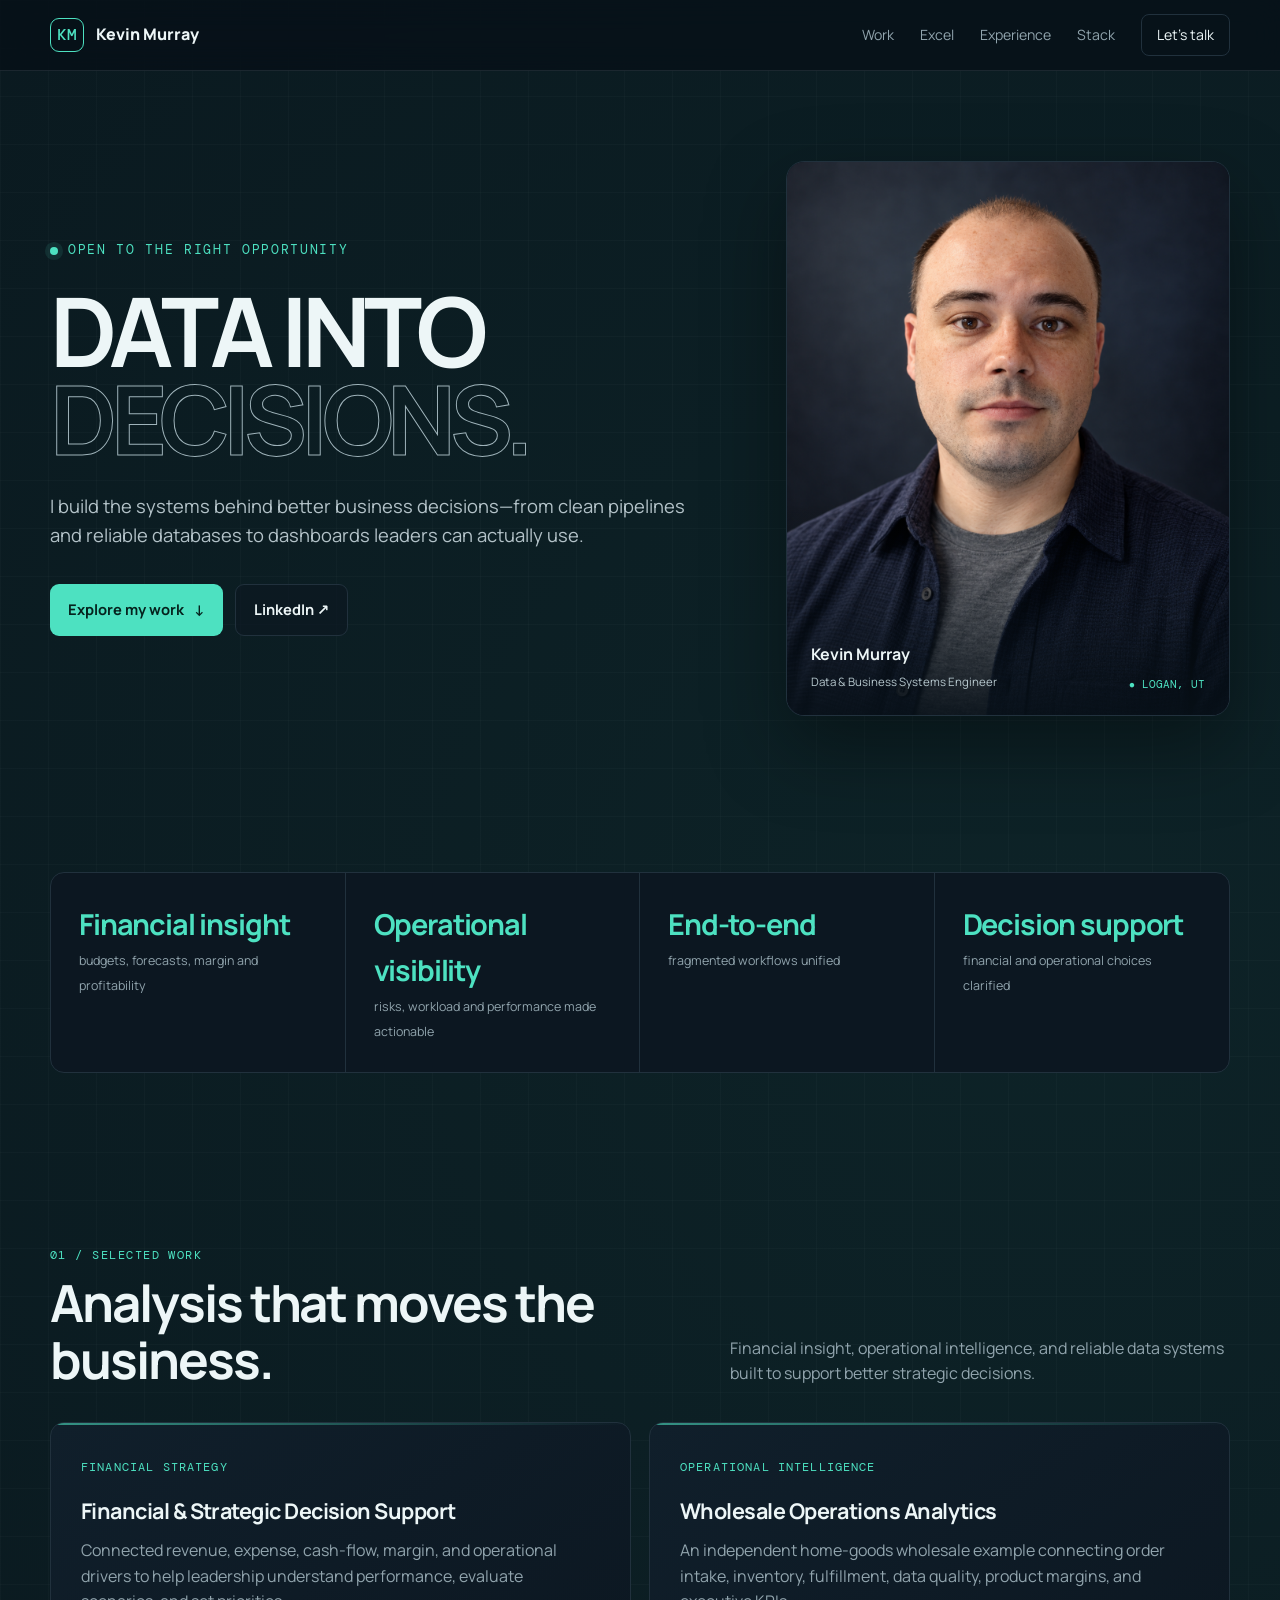
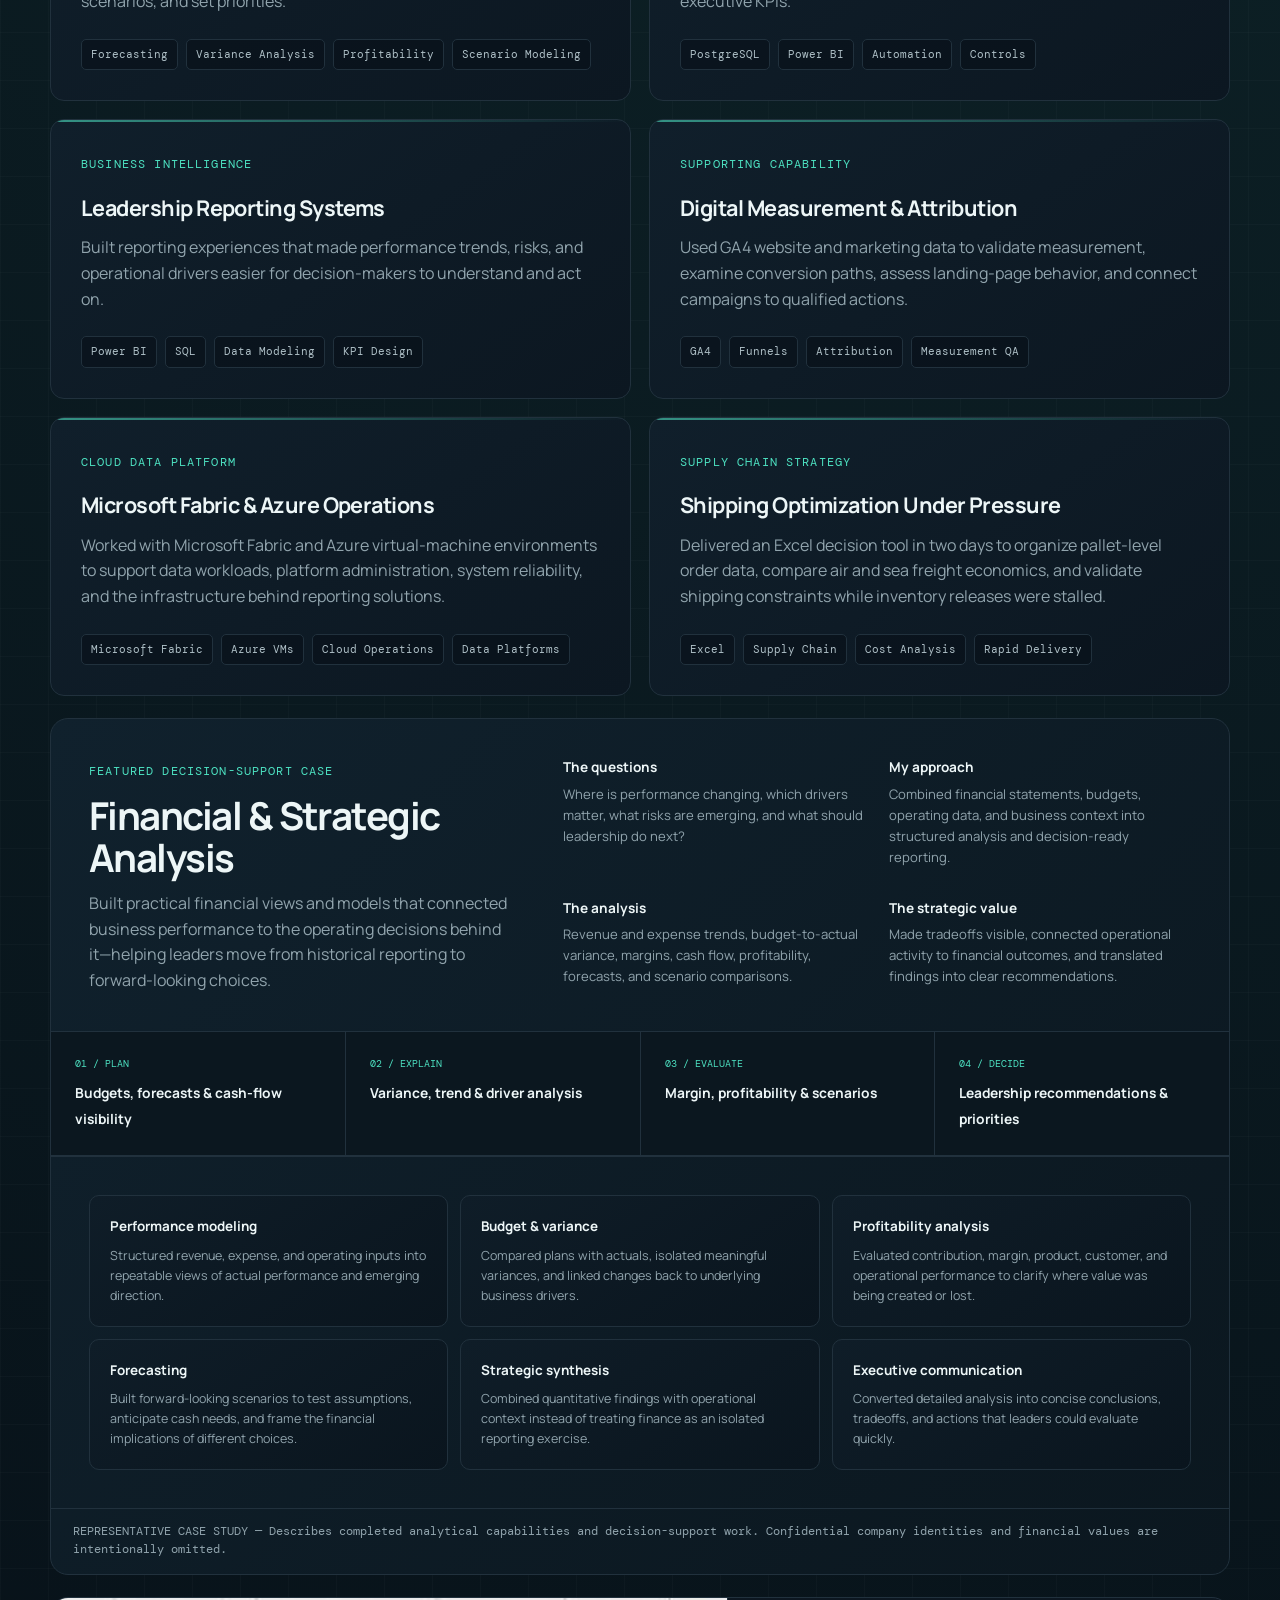
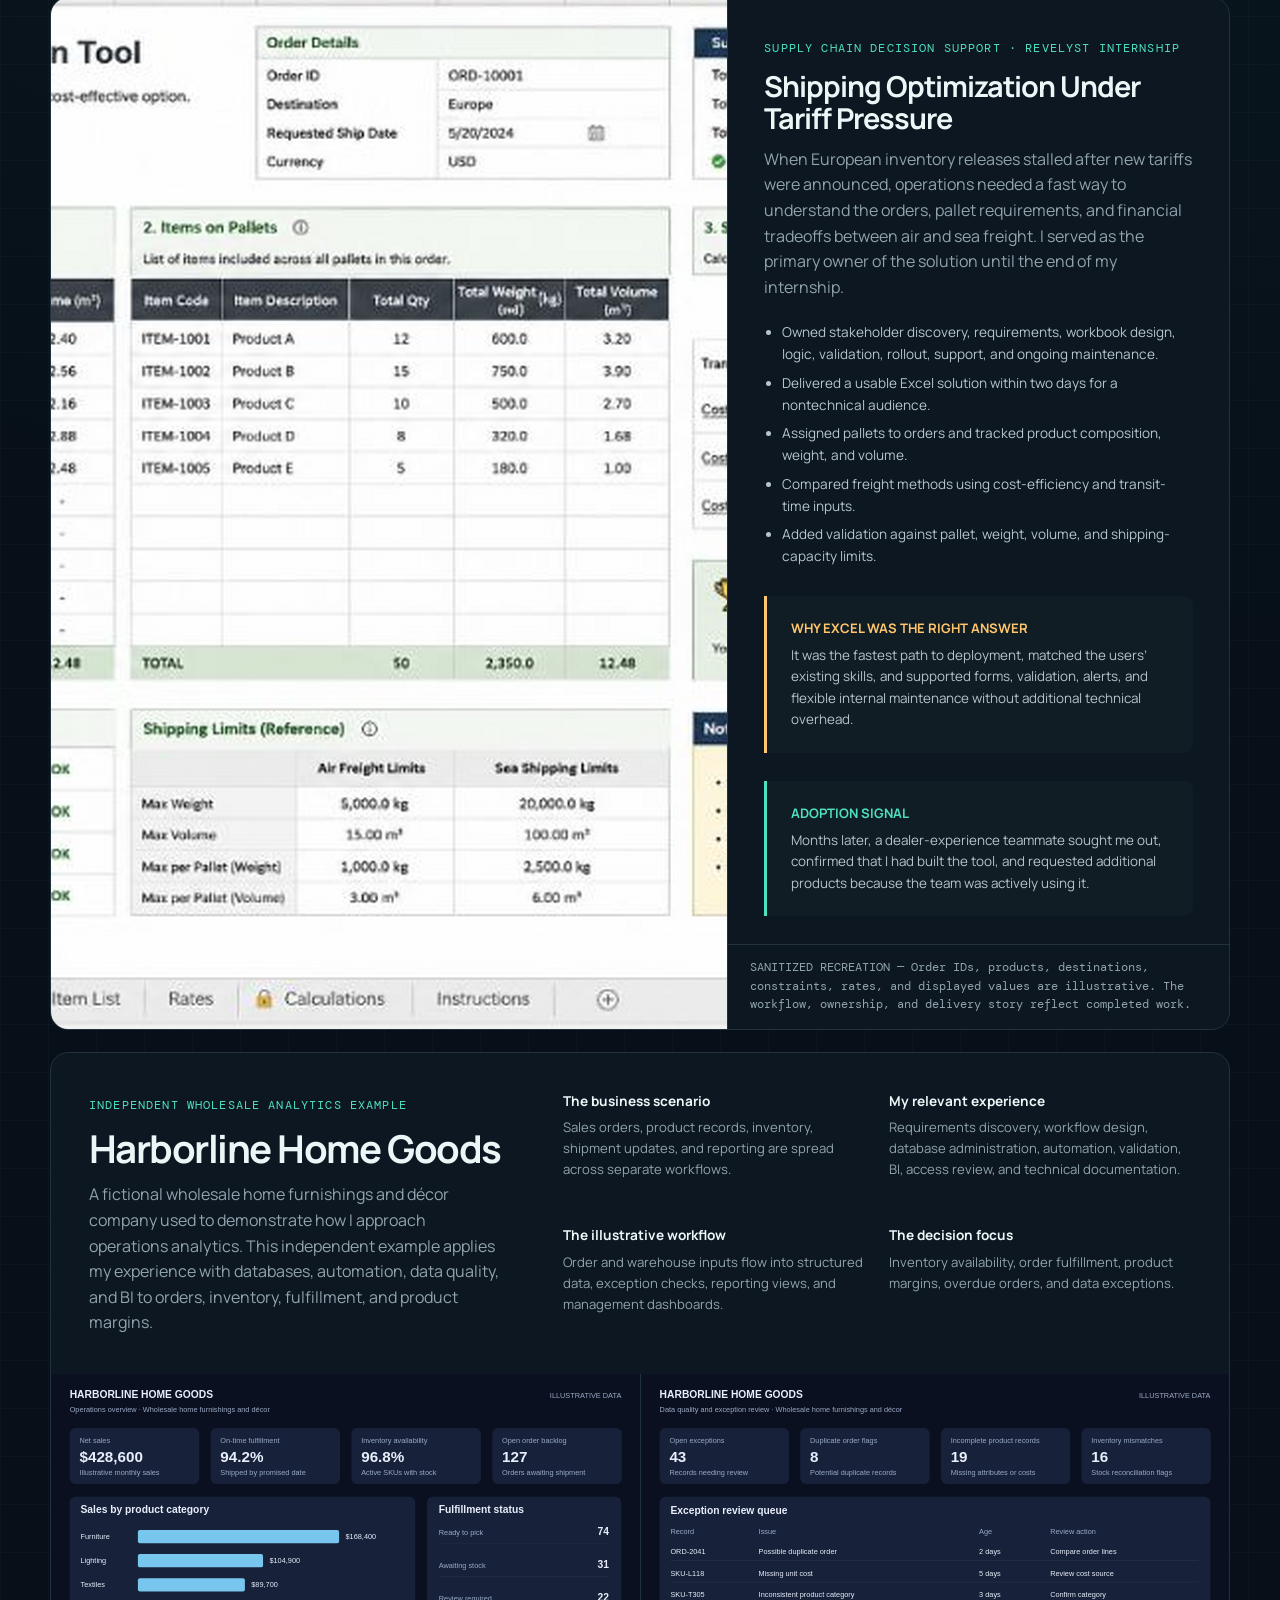
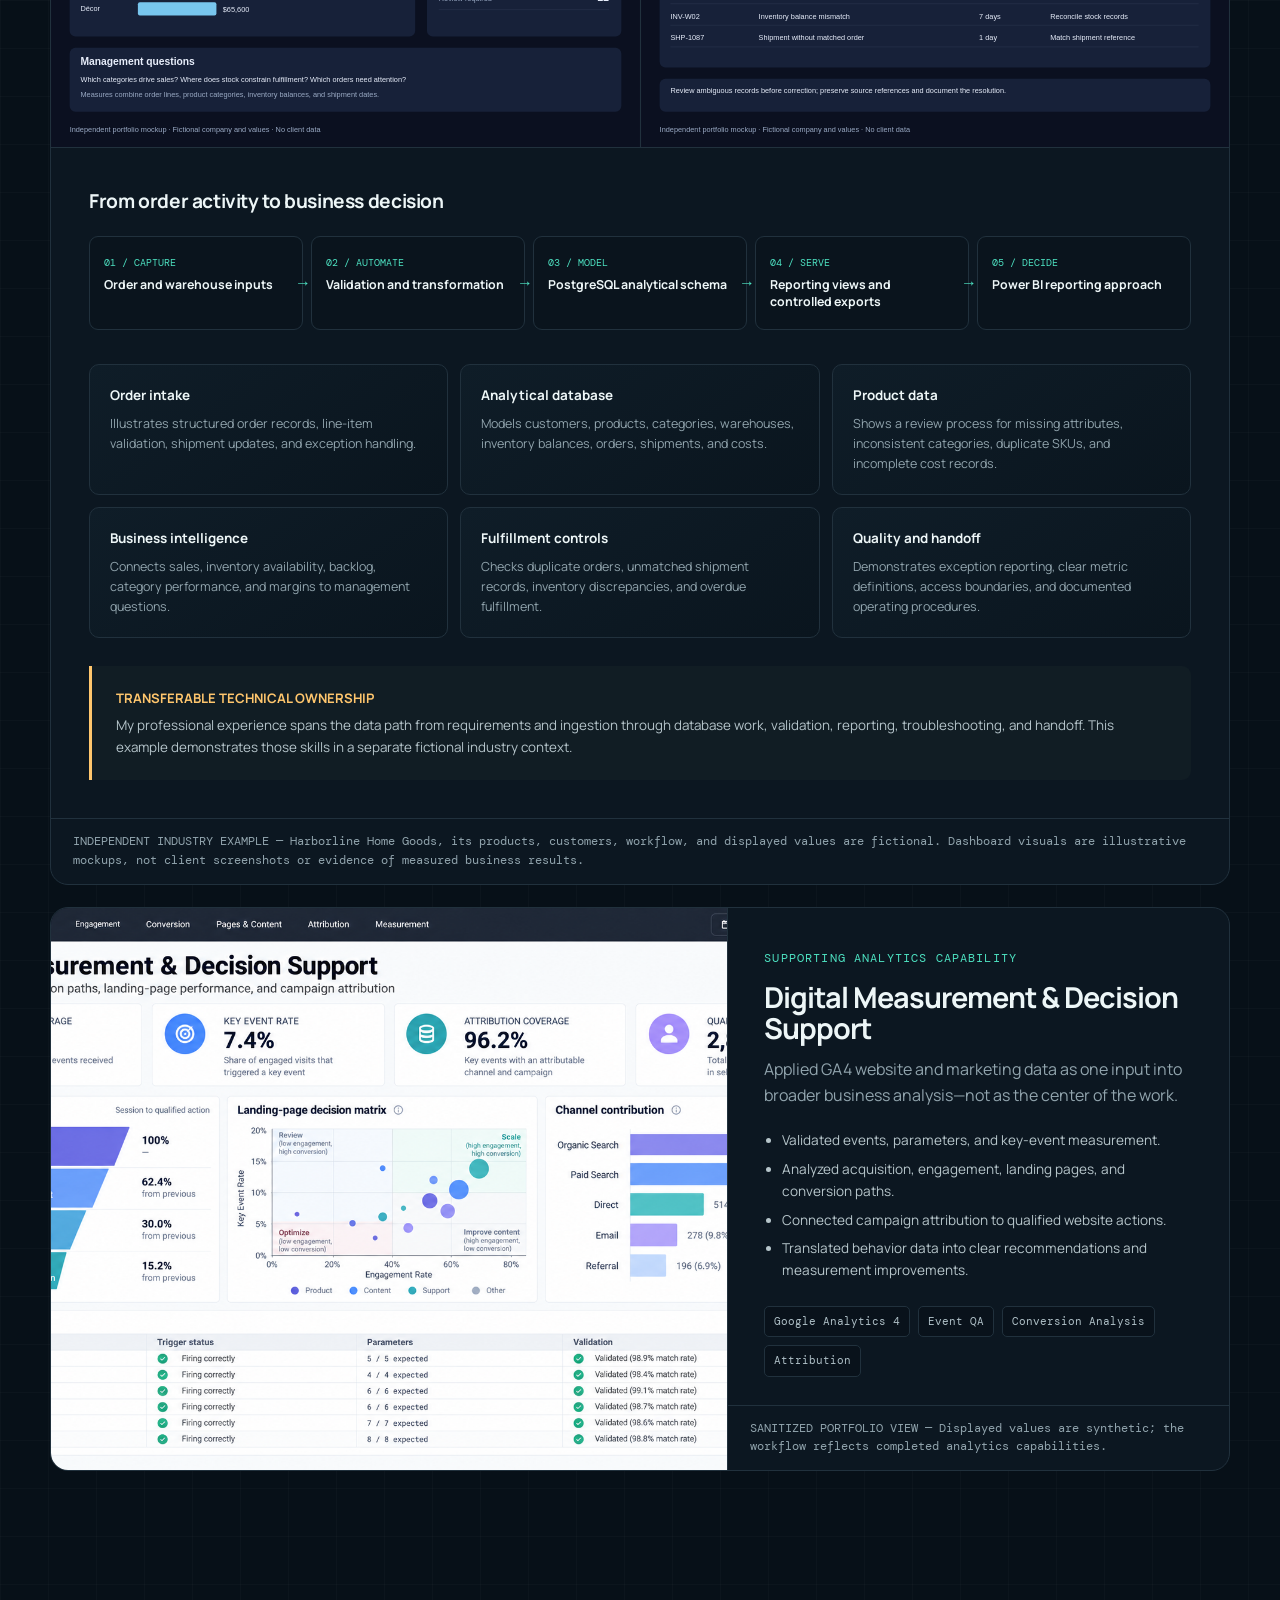
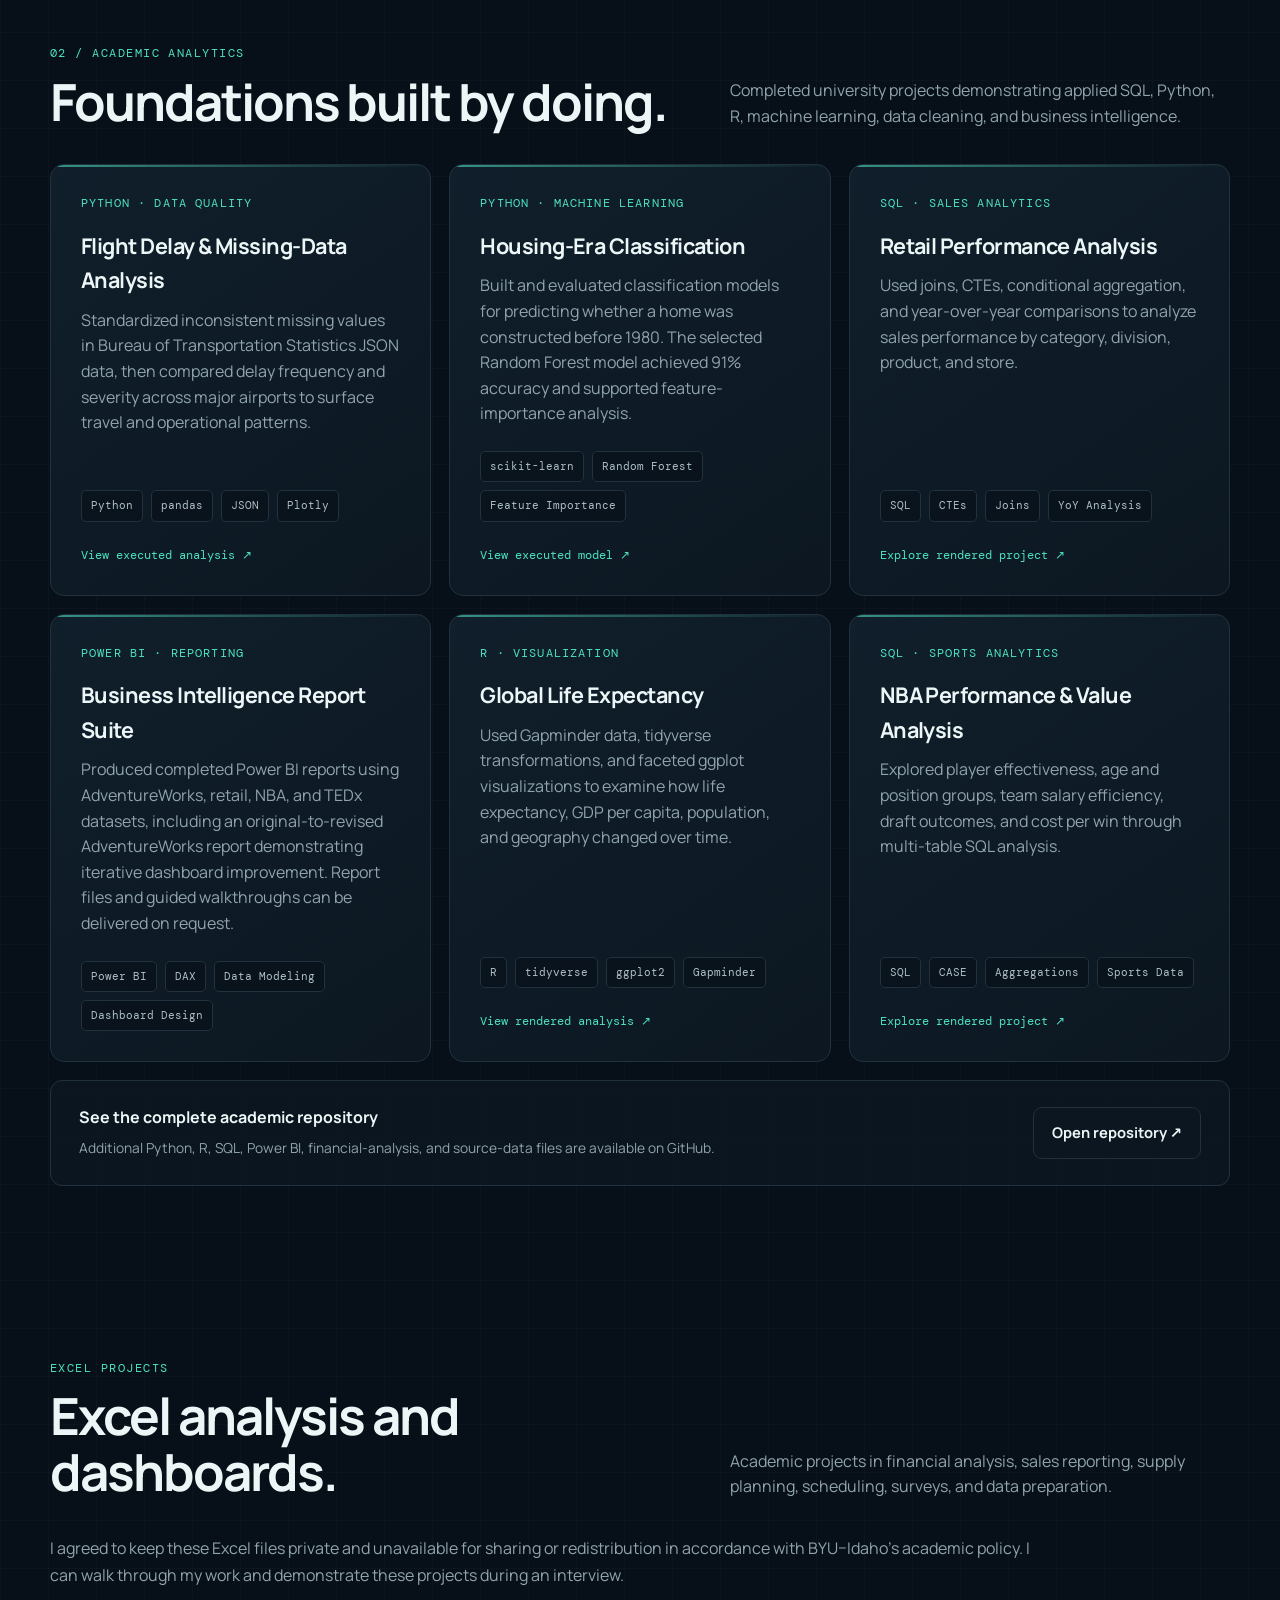
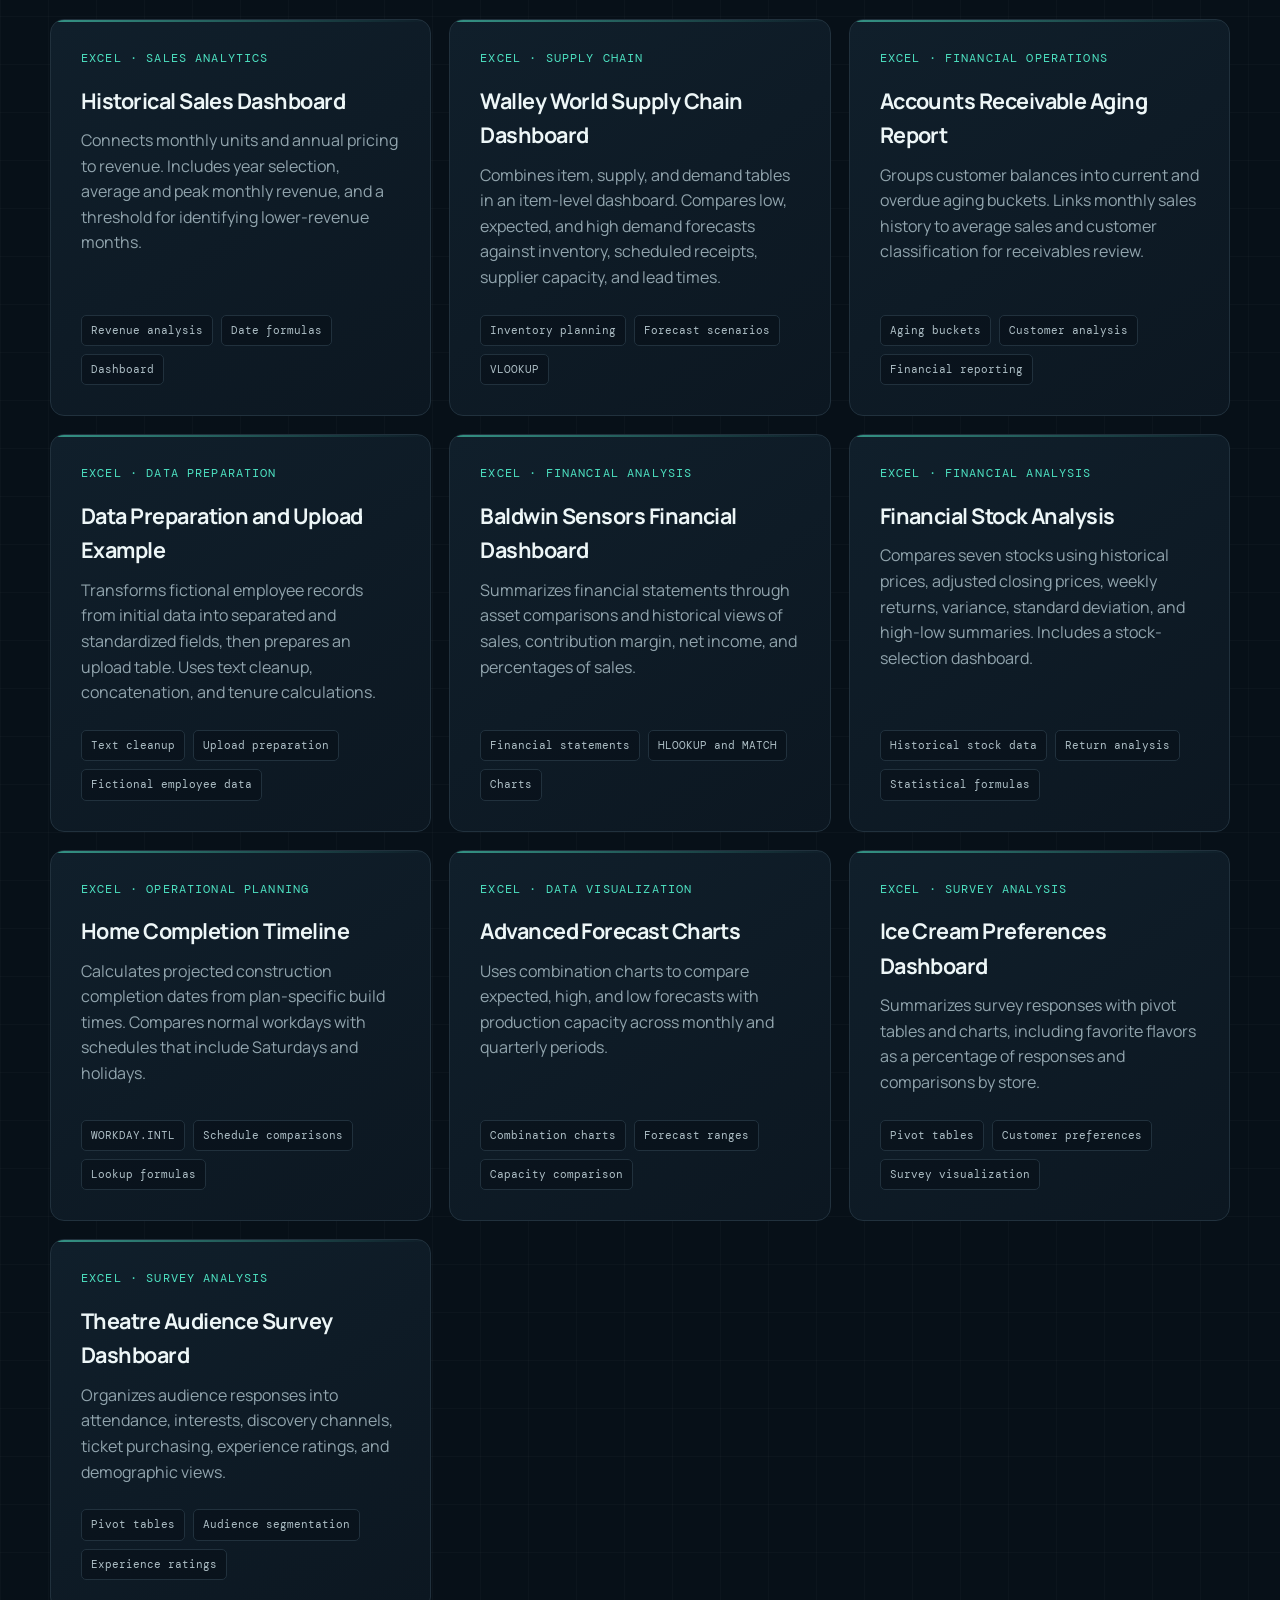
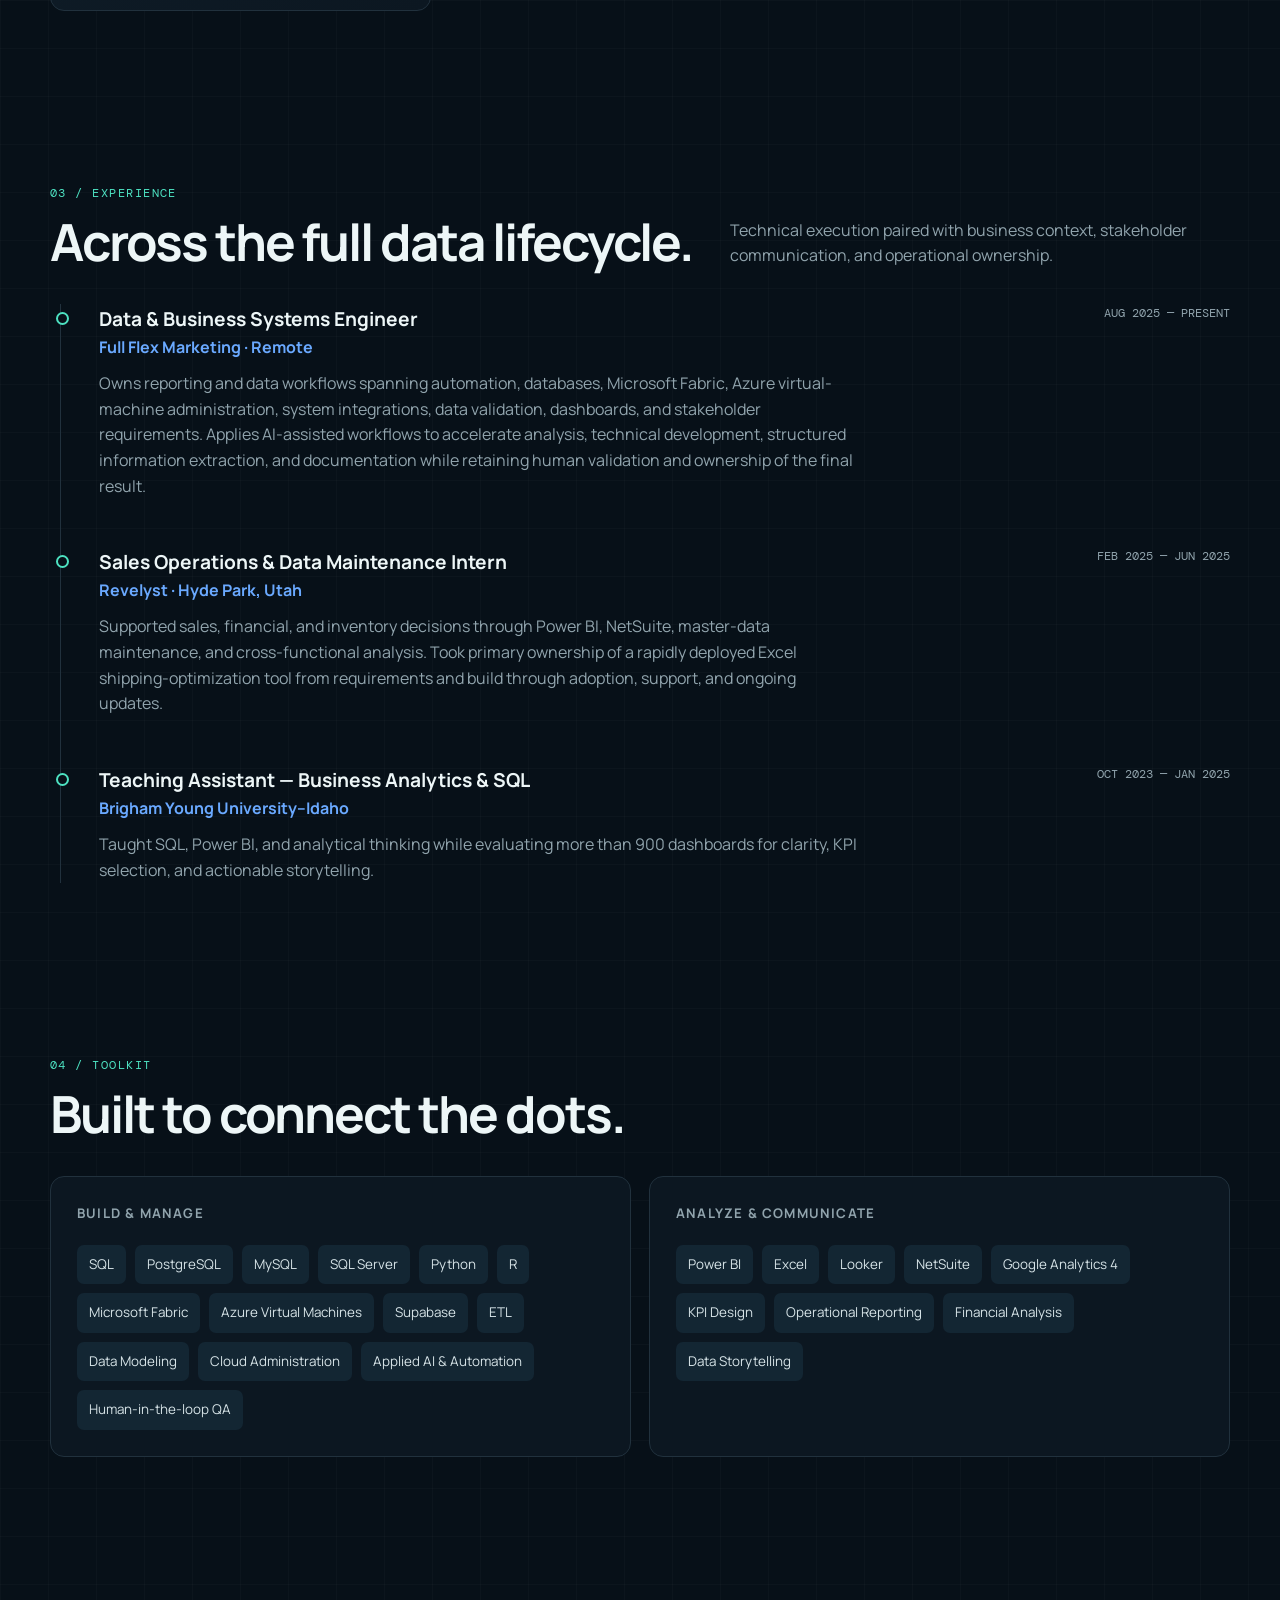
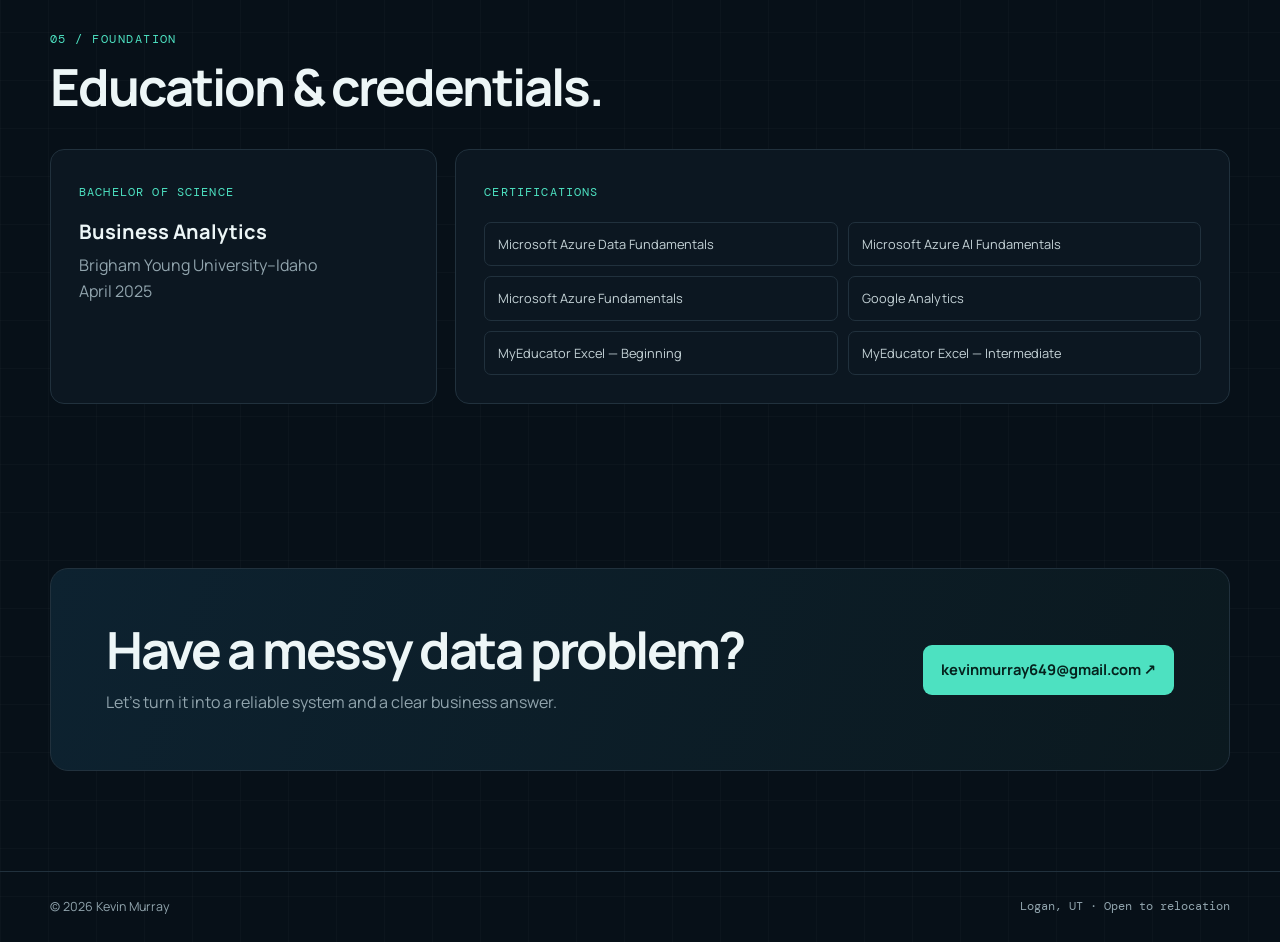
==== index.html @ 101c9bb7 "Add private Excel project descriptions and Harborline case study Adds descriptions of ten academic E" ====
<!doctype html>
<html lang="en">
<head>
  <meta charset="utf-8">
  <meta name="viewport" content="width=device-width, initial-scale=1">
  <meta name="description" content="Kevin Murray — Data & Business Systems Engineer specializing in analytics, BI, automation, and reliable data systems.">
  <meta name="theme-color" content="#071018">
  <title>Kevin Murray | Data & Business Systems</title>
  <link rel="preconnect" href="https://fonts.googleapis.com">
  <link rel="preconnect" href="https://fonts.gstatic.com" crossorigin>
  <link href="https://fonts.googleapis.com/css2?family=DM+Mono:wght@400;500&family=Manrope:wght@400;500;600;700;800&display=swap" rel="stylesheet">
  <link rel="icon" type="image/svg+xml" href="data:image/svg+xml,%3Csvg xmlns='http://www.w3.org/2000/svg' viewBox='0 0 64 64'%3E%3Crect width='64' height='64' rx='14' fill='%23071018'/%3E%3Cpath d='M17 15v34M18 33l25-18M18 33l27 16' fill='none' stroke='%234de1c1' stroke-width='7' stroke-linecap='round'/%3E%3C/svg%3E">
  <style>
    :root{--bg:#071018;--panel:#0c1721;--panel2:#101f2b;--line:#21313d;--text:#edf6f7;--muted:#91a4ad;--mint:#4de1c1;--blue:#6aa9ff;--amber:#ffc66d;--max:1180px}
    *{box-sizing:border-box}html{scroll-behavior:smooth}body{margin:0;background:var(--bg);color:var(--text);font-family:Manrope,system-ui,sans-serif;font-size:16px;line-height:1.6;background-image:radial-gradient(circle at 82% 8%,rgba(77,225,193,.09),transparent 26%),linear-gradient(rgba(255,255,255,.018) 1px,transparent 1px),linear-gradient(90deg,rgba(255,255,255,.018) 1px,transparent 1px);background-size:auto,48px 48px,48px 48px}
    a{color:inherit}.wrap{width:min(var(--max),calc(100% - 40px));margin:auto}.mono{font-family:'DM Mono',monospace}.topbar{position:sticky;top:0;z-index:20;background:rgba(7,16,24,.82);border-bottom:1px solid rgba(145,164,173,.15);backdrop-filter:blur(16px)}nav{height:70px;display:flex;align-items:center;justify-content:space-between}.brand{display:flex;gap:12px;align-items:center;text-decoration:none;font-weight:800}.mark{width:34px;height:34px;border:1px solid var(--mint);display:grid;place-items:center;border-radius:9px;color:var(--mint);font-family:'DM Mono';font-weight:500}.navlinks{display:flex;gap:26px;align-items:center}.navlinks a{font-size:.88rem;color:var(--muted);text-decoration:none}.navlinks a:hover{color:var(--text)}.contact{border:1px solid var(--line);padding:9px 15px;border-radius:8px!important;color:var(--text)!important}
    .hero{min-height:640px;display:grid;grid-template-columns:1.2fr .8fr;gap:70px;align-items:center;padding:90px 0 72px}.eyebrow{display:flex;align-items:center;gap:10px;color:var(--mint);font-size:.8rem;letter-spacing:.13em;text-transform:uppercase}.pulse{width:8px;height:8px;border-radius:50%;background:var(--mint);box-shadow:0 0 0 5px rgba(77,225,193,.1)}h1{font-size:clamp(3.2rem,7.5vw,6.7rem);line-height:.92;letter-spacing:-.065em;margin:26px 0 28px;max-width:800px}.outline{color:transparent;-webkit-text-stroke:1px #9fb3ba}.lede{font-size:1.15rem;max-width:670px;color:#b3c2c8;margin:0 0 34px}.actions{display:flex;gap:12px;flex-wrap:wrap}.btn{display:inline-flex;align-items:center;gap:10px;text-decoration:none;padding:13px 18px;border-radius:9px;font-weight:700;font-size:.92rem}.primary{background:var(--mint);color:#05221d}.secondary{border:1px solid var(--line);background:rgba(12,23,33,.7)}.btn:hover{transform:translateY(-2px)}
    .terminal{border:1px solid var(--line);background:linear-gradient(145deg,rgba(16,31,43,.96),rgba(8,18,26,.96));border-radius:16px;box-shadow:0 30px 80px rgba(0,0,0,.35);overflow:hidden}.terminal-head{height:46px;border-bottom:1px solid var(--line);display:flex;align-items:center;padding:0 16px;gap:7px}.dot{width:9px;height:9px;border-radius:50%;background:#314653}.terminal-body{padding:24px;font-size:.79rem;color:#8ca1aa;line-height:1.9}.key{color:var(--blue)}.value{color:var(--mint)}.comment{color:#526b77}.chart{height:96px;display:flex;align-items:end;gap:7px;padding-top:18px}.bar{flex:1;background:linear-gradient(var(--mint),#187b70);border-radius:3px 3px 0 0;opacity:.8}.status{margin-top:20px;border-top:1px dashed var(--line);padding-top:17px;display:flex;justify-content:space-between;color:#c3d0d5}
    .portrait-card{position:relative;border:1px solid var(--line);border-radius:18px;overflow:hidden;background:var(--panel);box-shadow:0 30px 80px rgba(0,0,0,.38);max-width:460px;justify-self:end}.portrait-card img{width:100%;aspect-ratio:4/5;display:block;object-fit:cover;object-position:center 30%}.portrait-card:after{content:'';position:absolute;inset:auto 0 0;height:38%;background:linear-gradient(transparent,rgba(7,16,24,.92));pointer-events:none}.portrait-meta{position:absolute;z-index:2;left:24px;right:24px;bottom:21px;display:flex;justify-content:space-between;gap:16px;align-items:end}.portrait-meta strong{display:block;font-size:1rem}.portrait-meta span{font-size:.72rem;color:#b6c7cd}.portrait-meta .available{color:var(--mint);font-family:'DM Mono';font-size:.66rem;white-space:nowrap}
    section{padding:84px 0}.section-top{display:flex;align-items:end;justify-content:space-between;gap:30px;margin-bottom:35px}.section-no{color:var(--mint);font-size:.76rem;letter-spacing:.12em}.section-top h2{font-size:clamp(2rem,4vw,3.2rem);letter-spacing:-.04em;line-height:1.1;margin:8px 0 0}.section-top p{color:var(--muted);max-width:500px;margin:0}.metrics{display:grid;grid-template-columns:repeat(4,1fr);border:1px solid var(--line);border-radius:14px;overflow:hidden;background:var(--panel)}.metric{padding:28px;border-right:1px solid var(--line)}.metric:last-child{border:0}.metric strong{display:block;font-size:1.8rem;letter-spacing:-.04em;color:var(--mint)}.metric span{color:var(--muted);font-size:.78rem}
    .projects{display:grid;grid-template-columns:repeat(2,1fr);gap:18px}.card{background:linear-gradient(145deg,var(--panel2),var(--panel));border:1px solid var(--line);border-radius:14px;padding:30px;position:relative;overflow:hidden}.card:before{content:'';position:absolute;inset:0 0 auto;height:2px;background:linear-gradient(90deg,var(--mint),transparent);opacity:.6}.tag{font-size:.72rem;letter-spacing:.1em;color:var(--mint);text-transform:uppercase}.card h3{font-size:1.35rem;margin:15px 0 10px;letter-spacing:-.025em}.card p{color:var(--muted);margin:0 0 24px}.chips{display:flex;gap:8px;flex-wrap:wrap}.chip{font-family:'DM Mono';font-size:.68rem;padding:6px 9px;border:1px solid var(--line);border-radius:5px;color:#aebfc6;background:rgba(7,16,24,.6)}
    .academic-grid{display:grid;grid-template-columns:repeat(3,1fr);gap:18px}.academic-card{display:flex;flex-direction:column;min-height:330px}.academic-card p{flex:1}.project-link{display:inline-flex;align-items:center;gap:7px;margin-top:24px;color:var(--mint);font-family:'DM Mono';font-size:.75rem;text-decoration:none}.project-link:hover{text-decoration:underline}.repo-callout{margin-top:18px;padding:24px 28px;border:1px solid var(--line);border-radius:12px;background:rgba(12,23,33,.82);display:flex;align-items:center;justify-content:space-between;gap:24px}.repo-callout strong{display:block;margin-bottom:4px}.repo-callout span{color:var(--muted);font-size:.86rem}
    .case-study{border:1px solid var(--line);border-radius:18px;overflow:hidden;background:var(--panel);margin-top:22px}.case-copy{display:grid;grid-template-columns:.8fr 1.2fr;gap:55px;padding:38px}.case-copy h3{font-size:clamp(1.7rem,3vw,2.5rem);line-height:1.1;letter-spacing:-.04em;margin:12px 0}.case-copy p{color:var(--muted);margin:0}.case-facts{display:grid;grid-template-columns:repeat(2,1fr);gap:24px}.case-facts strong{display:block;color:var(--text);font-size:.85rem;margin-bottom:5px}.case-facts span{display:block;color:var(--muted);font-size:.82rem}.gallery{display:grid;grid-template-columns:1fr 1fr;gap:1px;background:var(--line)}.gallery a{display:block;background:#eef3f6;overflow:hidden}.gallery img{display:block;width:100%;height:100%;object-fit:cover;transition:transform .25s ease}.gallery a:hover img{transform:scale(1.015)}.disclosure{padding:14px 22px;border-top:1px solid var(--line);font-size:.72rem;color:var(--muted);font-family:'DM Mono'}
    .strategy-case{background:linear-gradient(135deg,#10212d,#0b171f)}.strategy-banner{display:grid;grid-template-columns:repeat(4,1fr);gap:1px;background:var(--line);border-top:1px solid var(--line);border-bottom:1px solid var(--line)}.strategy-point{padding:24px;background:#0b171f}.strategy-point small{display:block;color:var(--mint);font-family:'DM Mono';font-size:.65rem;margin-bottom:7px}.strategy-point strong{font-size:.86rem}.supporting-case{display:grid;grid-template-columns:1.15fr .85fr}.supporting-visual{background:#eef3f6;border-right:1px solid var(--line);display:flex;align-items:center}.supporting-visual img{display:block;width:100%;height:100%;object-fit:cover}.supporting-copy{padding:36px}.supporting-copy h3{font-size:1.8rem;line-height:1.1;letter-spacing:-.035em;margin:12px 0}.supporting-copy p{color:var(--muted);margin:0 0 22px}.supporting-copy ul{padding-left:18px;color:#b7c6cb;margin:0 0 24px}.supporting-copy li{margin:7px 0;font-size:.85rem}
    .case-detail{padding:38px;border-top:1px solid var(--line)}.case-detail h4{font-size:1.2rem;margin:0 0 20px;letter-spacing:-.02em}.architecture{display:grid;grid-template-columns:repeat(5,1fr);gap:8px;margin-bottom:34px}.arch-step{position:relative;padding:18px 14px;border:1px solid var(--line);border-radius:9px;background:#0a141d}.arch-step:not(:last-child):after{content:'→';position:absolute;right:-9px;top:50%;transform:translateY(-50%);z-index:2;color:var(--mint);font-family:'DM Mono'}.arch-step small{display:block;color:var(--mint);font-family:'DM Mono';font-size:.62rem;margin-bottom:6px}.arch-step strong{font-size:.77rem;line-height:1.35;display:block}.workstreams{display:grid;grid-template-columns:repeat(3,1fr);gap:12px}.workstream{padding:20px;border:1px solid var(--line);border-radius:10px;background:linear-gradient(145deg,#0f1d28,#0a151e)}.workstream strong{display:block;font-size:.84rem;margin-bottom:8px}.workstream p{font-size:.78rem;color:var(--muted);margin:0}.judgment{margin-top:28px;padding:22px 24px;border-left:3px solid var(--amber);background:#111d24;border-radius:0 9px 9px 0}.judgment strong{display:block;color:var(--amber);font-size:.82rem;margin-bottom:6px}.judgment p{font-size:.84rem;color:#b5c4ca;margin:0}
    .timeline{border-left:1px solid var(--line);margin-left:10px}.role{position:relative;padding:0 0 48px 38px}.role:last-child{padding-bottom:0}.role:before{content:'';position:absolute;left:-5px;top:8px;width:9px;height:9px;background:var(--bg);border:2px solid var(--mint);border-radius:50%}.role-meta{display:flex;justify-content:space-between;gap:20px}.role h3{margin:0;font-size:1.2rem}.role .company{color:var(--blue);font-weight:700}.date{font-family:'DM Mono';color:var(--muted);font-size:.76rem;white-space:nowrap}.role p{color:var(--muted);max-width:760px;margin:11px 0 0}
    .skills-grid{display:grid;grid-template-columns:1fr 1fr;gap:18px}.skill-panel{border:1px solid var(--line);border-radius:14px;padding:26px;background:var(--panel)}.skill-panel h3{font-size:.83rem;text-transform:uppercase;letter-spacing:.09em;color:var(--muted);margin:0 0 20px}.skill-list{display:flex;flex-wrap:wrap;gap:9px}.skill{padding:9px 12px;background:#132633;border-radius:7px;color:#d6e3e7;font-size:.84rem}
    .education{display:grid;grid-template-columns:1fr 2fr;gap:18px}.edu-main,.certs{border:1px solid var(--line);border-radius:14px;padding:28px;background:var(--panel)}.edu-main strong{font-size:1.25rem;display:block;margin:12px 0 5px}.edu-main p,.certs p{color:var(--muted);margin:0}.cert-list{display:grid;grid-template-columns:1fr 1fr;gap:10px;margin-top:18px}.cert{border:1px solid var(--line);padding:11px 13px;border-radius:7px;font-size:.8rem;color:#c4d2d6}
    .cta{margin:80px auto 100px;padding:55px;border:1px solid var(--line);border-radius:18px;background:linear-gradient(110deg,#0d2230,#0b191f);display:flex;align-items:center;justify-content:space-between;gap:30px}.cta h2{font-size:clamp(2rem,4vw,3.4rem);line-height:1;margin:0 0 14px;letter-spacing:-.045em}.cta p{color:var(--muted);margin:0}.footer{border-top:1px solid var(--line);padding:25px 0;color:var(--muted);font-size:.78rem}.footer .wrap{display:flex;justify-content:space-between;gap:20px}
    @media(max-width:1000px){.academic-grid{grid-template-columns:repeat(2,1fr)}}
    @media(max-width:850px){.navlinks a:not(.contact){display:none}.hero{grid-template-columns:1fr;gap:45px;padding-top:65px}.terminal{max-width:570px}.metrics{grid-template-columns:1fr 1fr}.metric:nth-child(2){border-right:0}.metric:nth-child(-n+2){border-bottom:1px solid var(--line)}.projects,.academic-grid,.skills-grid,.education,.case-copy,.gallery,.supporting-case{grid-template-columns:1fr}.strategy-banner{grid-template-columns:1fr 1fr}.supporting-visual{border-right:0;border-bottom:1px solid var(--line)}.architecture{grid-template-columns:1fr 1fr}.arch-step:after{display:none}.workstreams{grid-template-columns:1fr 1fr}.cta,.repo-callout{align-items:flex-start;flex-direction:column}}
    @media(max-width:540px){.wrap{width:min(var(--max),calc(100% - 26px))}.hero{min-height:0}h1{font-size:3.25rem}.metrics{grid-template-columns:1fr}.metric{border-right:0;border-bottom:1px solid var(--line)!important}.metric:last-child{border-bottom:0!important}.section-top{align-items:flex-start;flex-direction:column}.card{padding:23px}.role-meta{flex-direction:column;gap:5px}.case-copy,.case-detail{padding:25px 20px}.case-facts,.architecture,.workstreams{grid-template-columns:1fr}.cta{padding:32px 24px}.cert-list{grid-template-columns:1fr}.footer .wrap{flex-direction:column}}
  .excel-card{display:flex;flex-direction:column}.excel-thumb{display:block;margin:-30px -30px 24px;background:#101e28}.excel-thumb img{display:block;width:100%;aspect-ratio:1.89;object-fit:contain}.excel-summary{padding:20px;border:1px solid var(--line);border-radius:9px;margin-bottom:22px;display:grid;gap:8px;background:rgba(115,216,188,.04)}.excel-summary span{color:var(--muted);font-size:.8rem}.excel-summary strong{font-size:1.45rem;color:var(--mint)}.excel-links{display:flex;gap:22px;flex-wrap:wrap;margin-top:auto;padding-top:16px}.excel-links .project-link{margin-top:0}@media(max-width:540px){.excel-thumb{margin:-23px -23px 20px}}.excel-privacy{max-width:980px;color:var(--muted);line-height:1.7;margin:0 0 30px}.excel-privacy strong{color:var(--text)}</style>
</head>
<body>
  <header class="topbar"><nav class="wrap"><a class="brand" href="#top"><span class="mark">KM</span><span>Kevin Murray</span></a><div class="navlinks"><a href="#work">Work</a><a href="#excel-work">Excel</a><a href="#experience">Experience</a><a href="#skills">Stack</a><a class="contact" href="mailto:kevinmurray649@gmail.com">Let's talk</a></div></nav></header>
  <main id="top">
    <div class="wrap hero">
      <div><div class="eyebrow mono"><span class="pulse"></span>Open to the right opportunity</div><h1>DATA INTO<br><span class="outline">DECISIONS.</span></h1><p class="lede">I build the systems behind better business decisions—from clean pipelines and reliable databases to dashboards leaders can actually use.</p><div class="actions"><a class="btn primary" href="#work">Explore my work <span>↓</span></a><a class="btn secondary" href="https://www.linkedin.com/in/kevinsmurray1" target="_blank" rel="noreferrer">LinkedIn ↗</a></div></div>
      <aside class="portrait-card" aria-label="Portrait of Kevin Murray"><img src="kevin-murray-portrait.png" alt="Kevin Murray, Data and Business Systems Engineer"><div class="portrait-meta"><div><strong>Kevin Murray</strong><span>Data & Business Systems Engineer</span></div><span class="available">● LOGAN, UT</span></div></aside>
    </div>
    <section class="wrap" aria-label="Business impact highlights"><div class="metrics"><div class="metric"><strong>Financial insight</strong><span>budgets, forecasts, margin and profitability</span></div><div class="metric"><strong>Operational visibility</strong><span>risks, workload and performance made actionable</span></div><div class="metric"><strong>End-to-end</strong><span>fragmented workflows unified</span></div><div class="metric"><strong>Decision support</strong><span>financial and operational choices clarified</span></div></div></section>
    <section id="work" class="wrap"><div class="section-top"><div><span class="section-no mono">01 / SELECTED WORK</span><h2>Analysis that moves the business.</h2></div><p>Financial insight, operational intelligence, and reliable data systems built to support better strategic decisions.</p></div><div class="projects">
      <article class="card"><span class="tag mono">Financial strategy</span><h3>Financial & Strategic Decision Support</h3><p>Connected revenue, expense, cash-flow, margin, and operational drivers to help leadership understand performance, evaluate scenarios, and set priorities.</p><div class="chips"><span class="chip">Forecasting</span><span class="chip">Variance Analysis</span><span class="chip">Profitability</span><span class="chip">Scenario Modeling</span></div></article>
      <article class="card"><span class="tag mono">Operational intelligence</span><h3>Wholesale Operations Analytics</h3><p>An independent home-goods wholesale example connecting order intake, inventory, fulfillment, data quality, product margins, and executive KPIs.</p><div class="chips"><span class="chip">PostgreSQL</span><span class="chip">Power BI</span><span class="chip">Automation</span><span class="chip">Controls</span></div></article>
      <article class="card"><span class="tag mono">Business intelligence</span><h3>Leadership Reporting Systems</h3><p>Built reporting experiences that made performance trends, risks, and operational drivers easier for decision-makers to understand and act on.</p><div class="chips"><span class="chip">Power BI</span><span class="chip">SQL</span><span class="chip">Data Modeling</span><span class="chip">KPI Design</span></div></article>
      <article class="card"><span class="tag mono">Supporting capability</span><h3>Digital Measurement & Attribution</h3><p>Used GA4 website and marketing data to validate measurement, examine conversion paths, assess landing-page behavior, and connect campaigns to qualified actions.</p><div class="chips"><span class="chip">GA4</span><span class="chip">Funnels</span><span class="chip">Attribution</span><span class="chip">Measurement QA</span></div></article>
      <article class="card"><span class="tag mono">Cloud data platform</span><h3>Microsoft Fabric & Azure Operations</h3><p>Worked with Microsoft Fabric and Azure virtual-machine environments to support data workloads, platform administration, system reliability, and the infrastructure behind reporting solutions.</p><div class="chips"><span class="chip">Microsoft Fabric</span><span class="chip">Azure VMs</span><span class="chip">Cloud Operations</span><span class="chip">Data Platforms</span></div></article>
      <article class="card"><span class="tag mono">Supply chain strategy</span><h3>Shipping Optimization Under Pressure</h3><p>Delivered an Excel decision tool in two days to organize pallet-level order data, compare air and sea freight economics, and validate shipping constraints while inventory releases were stalled.</p><div class="chips"><span class="chip">Excel</span><span class="chip">Supply Chain</span><span class="chip">Cost Analysis</span><span class="chip">Rapid Delivery</span></div></article>
    </div>
    <article class="case-study strategy-case" aria-labelledby="strategy-title"><div class="case-copy"><div><span class="tag mono">FEATURED DECISION-SUPPORT CASE</span><h3 id="strategy-title">Financial & Strategic Analysis</h3><p>Built practical financial views and models that connected business performance to the operating decisions behind it—helping leaders move from historical reporting to forward-looking choices.</p></div><div class="case-facts"><div><strong>The questions</strong><span>Where is performance changing, which drivers matter, what risks are emerging, and what should leadership do next?</span></div><div><strong>My approach</strong><span>Combined financial statements, budgets, operating data, and business context into structured analysis and decision-ready reporting.</span></div><div><strong>The analysis</strong><span>Revenue and expense trends, budget-to-actual variance, margins, cash flow, profitability, forecasts, and scenario comparisons.</span></div><div><strong>The strategic value</strong><span>Made tradeoffs visible, connected operational activity to financial outcomes, and translated findings into clear recommendations.</span></div></div></div><div class="strategy-banner"><div class="strategy-point"><small>01 / PLAN</small><strong>Budgets, forecasts & cash-flow visibility</strong></div><div class="strategy-point"><small>02 / EXPLAIN</small><strong>Variance, trend & driver analysis</strong></div><div class="strategy-point"><small>03 / EVALUATE</small><strong>Margin, profitability & scenarios</strong></div><div class="strategy-point"><small>04 / DECIDE</small><strong>Leadership recommendations & priorities</strong></div></div><div class="case-detail"><div class="workstreams"><div class="workstream"><strong>Performance modeling</strong><p>Structured revenue, expense, and operating inputs into repeatable views of actual performance and emerging direction.</p></div><div class="workstream"><strong>Budget & variance</strong><p>Compared plans with actuals, isolated meaningful variances, and linked changes back to underlying business drivers.</p></div><div class="workstream"><strong>Profitability analysis</strong><p>Evaluated contribution, margin, product, customer, and operational performance to clarify where value was being created or lost.</p></div><div class="workstream"><strong>Forecasting</strong><p>Built forward-looking scenarios to test assumptions, anticipate cash needs, and frame the financial implications of different choices.</p></div><div class="workstream"><strong>Strategic synthesis</strong><p>Combined quantitative findings with operational context instead of treating finance as an isolated reporting exercise.</p></div><div class="workstream"><strong>Executive communication</strong><p>Converted detailed analysis into concise conclusions, tradeoffs, and actions that leaders could evaluate quickly.</p></div></div></div><div class="disclosure">REPRESENTATIVE CASE STUDY — Describes completed analytical capabilities and decision-support work. Confidential company identities and financial values are intentionally omitted.</div></article>
    <article class="case-study supporting-case" aria-labelledby="shipping-title"><a class="supporting-visual" href="shipping-optimization-tool-hires.png" target="_blank" aria-label="Open high-resolution sanitized shipping optimization workbook screenshot"><img src="shipping-optimization-tool-hires.png" alt="Sanitized Excel shipping optimization tool comparing air and sea freight using pallet weights, volume, capacity constraints, and estimated costs"></a><div class="supporting-copy"><span class="tag mono">SUPPLY CHAIN DECISION SUPPORT · REVELYST INTERNSHIP</span><h3 id="shipping-title">Shipping Optimization Under Tariff Pressure</h3><p>When European inventory releases stalled after new tariffs were announced, operations needed a fast way to understand the orders, pallet requirements, and financial tradeoffs between air and sea freight. I served as the primary owner of the solution until the end of my internship.</p><ul><li>Owned stakeholder discovery, requirements, workbook design, logic, validation, rollout, support, and ongoing maintenance.</li><li>Delivered a usable Excel solution within two days for a nontechnical audience.</li><li>Assigned pallets to orders and tracked product composition, weight, and volume.</li><li>Compared freight methods using cost-efficiency and transit-time inputs.</li><li>Added validation against pallet, weight, volume, and shipping-capacity limits.</li></ul><div class="judgment"><strong>WHY EXCEL WAS THE RIGHT ANSWER</strong><p>It was the fastest path to deployment, matched the users’ existing skills, and supported forms, validation, alerts, and flexible internal maintenance without additional technical overhead.</p></div><div class="judgment" style="border-left-color:var(--mint)"><strong style="color:var(--mint)">ADOPTION SIGNAL</strong><p>Months later, a dealer-experience teammate sought me out, confirmed that I had built the tool, and requested additional products because the team was actively using it.</p></div><div class="disclosure" style="margin:28px -36px -36px">SANITIZED RECREATION — Order IDs, products, destinations, constraints, rates, and displayed values are illustrative. The workflow, ownership, and delivery story reflect completed work.</div></div></article>
    <article class="case-study" aria-labelledby="wholesale-title"><div class="case-copy"><div><span class="tag mono">INDEPENDENT WHOLESALE ANALYTICS EXAMPLE</span><h3 id="wholesale-title">Harborline Home Goods</h3><p>A fictional wholesale home furnishings and décor company used to demonstrate how I approach operations analytics. This independent example applies my experience with databases, automation, data quality, and BI to orders, inventory, fulfillment, and product margins.</p></div><div class="case-facts"><div><strong>The business scenario</strong><span>Sales orders, product records, inventory, shipment updates, and reporting are spread across separate workflows.</span></div><div><strong>My relevant experience</strong><span>Requirements discovery, workflow design, database administration, automation, validation, BI, access review, and technical documentation.</span></div><div><strong>The illustrative workflow</strong><span>Order and warehouse inputs flow into structured data, exception checks, reporting views, and management dashboards.</span></div><div><strong>The decision focus</strong><span>Inventory availability, order fulfillment, product margins, overdue orders, and data exceptions.</span></div></div></div><div class="gallery"><a href="harborline-operations.svg" target="_blank" aria-label="Open fictional wholesale operations dashboard"><img src="harborline-operations.svg" alt="Harborline Home Goods illustrative wholesale dashboard showing sales, order fulfillment, inventory availability, and product categories"></a><a href="harborline-data-quality.svg" target="_blank" aria-label="Open fictional wholesale data quality dashboard"><img src="harborline-data-quality.svg" alt="Harborline Home Goods illustrative data quality dashboard showing duplicate orders, missing product data, inventory discrepancies, and exception aging"></a></div><div class="case-detail"><h4>From order activity to business decision</h4><div class="architecture"><div class="arch-step"><small>01 / CAPTURE</small><strong>Order and warehouse inputs</strong></div><div class="arch-step"><small>02 / AUTOMATE</small><strong>Validation and transformation</strong></div><div class="arch-step"><small>03 / MODEL</small><strong>PostgreSQL analytical schema</strong></div><div class="arch-step"><small>04 / SERVE</small><strong>Reporting views and controlled exports</strong></div><div class="arch-step"><small>05 / DECIDE</small><strong>Power BI reporting approach</strong></div></div><div class="workstreams"><div class="workstream"><strong>Order intake</strong><p>Illustrates structured order records, line-item validation, shipment updates, and exception handling.</p></div><div class="workstream"><strong>Analytical database</strong><p>Models customers, products, categories, warehouses, inventory balances, orders, shipments, and costs.</p></div><div class="workstream"><strong>Product data</strong><p>Shows a review process for missing attributes, inconsistent categories, duplicate SKUs, and incomplete cost records.</p></div><div class="workstream"><strong>Business intelligence</strong><p>Connects sales, inventory availability, backlog, category performance, and margins to management questions.</p></div><div class="workstream"><strong>Fulfillment controls</strong><p>Checks duplicate orders, unmatched shipment records, inventory discrepancies, and overdue fulfillment.</p></div><div class="workstream"><strong>Quality and handoff</strong><p>Demonstrates exception reporting, clear metric definitions, access boundaries, and documented operating procedures.</p></div></div><div class="judgment"><strong>TRANSFERABLE TECHNICAL OWNERSHIP</strong><p>My professional experience spans the data path from requirements and ingestion through database work, validation, reporting, troubleshooting, and handoff. This example demonstrates those skills in a separate fictional industry context.</p></div></div><div class="disclosure">INDEPENDENT INDUSTRY EXAMPLE — Harborline Home Goods, its products, customers, workflow, and displayed values are fictional. Dashboard visuals are illustrative mockups, not client screenshots or evidence of measured business results.</div></article>
    <article class="case-study supporting-case" aria-labelledby="ga4-title"><a class="supporting-visual" href="digital-measurement-dashboard.png" target="_blank" aria-label="Open synthetic digital measurement dashboard"><img src="digital-measurement-dashboard.png" alt="Synthetic GA4-inspired digital measurement dashboard showing tracking coverage, conversion paths, attribution, landing-page performance, and measurement quality"></a><div class="supporting-copy"><span class="tag mono">SUPPORTING ANALYTICS CAPABILITY</span><h3 id="ga4-title">Digital Measurement & Decision Support</h3><p>Applied GA4 website and marketing data as one input into broader business analysis—not as the center of the work.</p><ul><li>Validated events, parameters, and key-event measurement.</li><li>Analyzed acquisition, engagement, landing pages, and conversion paths.</li><li>Connected campaign attribution to qualified website actions.</li><li>Translated behavior data into clear recommendations and measurement improvements.</li></ul><div class="chips"><span class="chip">Google Analytics 4</span><span class="chip">Event QA</span><span class="chip">Conversion Analysis</span><span class="chip">Attribution</span></div><div class="disclosure" style="margin:28px -36px -36px">SANITIZED PORTFOLIO VIEW — Displayed values are synthetic; the workflow reflects completed analytics capabilities.</div></div></article>
    </section>
    <section id="academic" class="wrap"><div class="section-top"><div><span class="section-no mono">02 / ACADEMIC ANALYTICS</span><h2>Foundations built by doing.</h2></div><p>Completed university projects demonstrating applied SQL, Python, R, machine learning, data cleaning, and business intelligence.</p></div><div class="academic-grid">
      <article class="card academic-card"><span class="tag mono">Python · Data quality</span><h3>Flight Delay & Missing-Data Analysis</h3><p>Standardized inconsistent missing values in Bureau of Transportation Statistics JSON data, then compared delay frequency and severity across major airports to surface travel and operational patterns.</p><div class="chips"><span class="chip">Python</span><span class="chip">pandas</span><span class="chip">JSON</span><span class="chip">Plotly</span></div><a class="project-link" href="projects/flight-delay-analysis.html">View executed analysis ↗</a></article>
      <article class="card academic-card"><span class="tag mono">Python · Machine learning</span><h3>Housing-Era Classification</h3><p>Built and evaluated classification models for predicting whether a home was constructed before 1980. The selected Random Forest model achieved 91% accuracy and supported feature-importance analysis.</p><div class="chips"><span class="chip">scikit-learn</span><span class="chip">Random Forest</span><span class="chip">Feature Importance</span></div><a class="project-link" href="projects/housing-era-classification.html">View executed model ↗</a></article>
      <article class="card academic-card"><span class="tag mono">SQL · Sales analytics</span><h3>Retail Performance Analysis</h3><p>Used joins, CTEs, conditional aggregation, and year-over-year comparisons to analyze sales performance by category, division, product, and store.</p><div class="chips"><span class="chip">SQL</span><span class="chip">CTEs</span><span class="chip">Joins</span><span class="chip">YoY Analysis</span></div><a class="project-link" href="academic-work.html#retail-sql">Explore rendered project ↗</a></article>
      <article class="card academic-card"><span class="tag mono">Power BI · Reporting</span><h3>Business Intelligence Report Suite</h3><p>Produced completed Power BI reports using AdventureWorks, retail, NBA, and TEDx datasets, including an original-to-revised AdventureWorks report demonstrating iterative dashboard improvement. Report files and guided walkthroughs can be delivered on request.</p><div class="chips"><span class="chip">Power BI</span><span class="chip">DAX</span><span class="chip">Data Modeling</span><span class="chip">Dashboard Design</span></div></article>
      <article class="card academic-card"><span class="tag mono">R · Visualization</span><h3>Global Life Expectancy</h3><p>Used Gapminder data, tidyverse transformations, and faceted ggplot visualizations to examine how life expectancy, GDP per capita, population, and geography changed over time.</p><div class="chips"><span class="chip">R</span><span class="chip">tidyverse</span><span class="chip">ggplot2</span><span class="chip">Gapminder</span></div><a class="project-link" href="projects/global-life-expectancy.html">View rendered analysis ↗</a></article>
      <article class="card academic-card"><span class="tag mono">SQL · Sports analytics</span><h3>NBA Performance & Value Analysis</h3><p>Explored player effectiveness, age and position groups, team salary efficiency, draft outcomes, and cost per win through multi-table SQL analysis.</p><div class="chips"><span class="chip">SQL</span><span class="chip">CASE</span><span class="chip">Aggregations</span><span class="chip">Sports Data</span></div><a class="project-link" href="academic-work.html#nba-sql">Explore rendered project ↗</a></article>
    </div><div class="repo-callout"><div><strong>See the complete academic repository</strong><span>Additional Python, R, SQL, Power BI, financial-analysis, and source-data files are available on GitHub.</span></div><a class="btn secondary" href="https://github.com/kmurray649/Data-Analytics-Portfolio" target="_blank" rel="noreferrer">Open repository ↗</a></div></section>
    <section id="excel-work" class="wrap"><div class="section-top"><div><span class="section-no mono">EXCEL PROJECTS</span><h2>Excel analysis and dashboards.</h2></div><p>Academic projects in financial analysis, sales reporting, supply planning, scheduling, surveys, and data preparation.</p></div><p class="excel-privacy">I agreed to keep these Excel files private and unavailable for sharing or redistribution in accordance with BYU–Idaho’s academic policy. I can walk through my work and demonstrate these projects during an interview.</p><div class="academic-grid"><article class="card academic-card"><span class="tag mono">Excel · Sales analytics</span><h3>Historical Sales Dashboard</h3><p>Connects monthly units and annual pricing to revenue. Includes year selection, average and peak monthly revenue, and a threshold for identifying lower-revenue months.</p><div class="chips"><span class="chip">Revenue analysis</span><span class="chip">Date formulas</span><span class="chip">Dashboard</span></div></article><article class="card academic-card"><span class="tag mono">Excel · Supply chain</span><h3>Walley World Supply Chain Dashboard</h3><p>Combines item, supply, and demand tables in an item-level dashboard. Compares low, expected, and high demand forecasts against inventory, scheduled receipts, supplier capacity, and lead times.</p><div class="chips"><span class="chip">Inventory planning</span><span class="chip">Forecast scenarios</span><span class="chip">VLOOKUP</span></div></article><article class="card academic-card"><span class="tag mono">Excel · Financial operations</span><h3>Accounts Receivable Aging Report</h3><p>Groups customer balances into current and overdue aging buckets. Links monthly sales history to average sales and customer classification for receivables review.</p><div class="chips"><span class="chip">Aging buckets</span><span class="chip">Customer analysis</span><span class="chip">Financial reporting</span></div></article><article class="card academic-card"><span class="tag mono">Excel · Data preparation</span><h3>Data Preparation and Upload Example</h3><p>Transforms fictional employee records from initial data into separated and standardized fields, then prepares an upload table. Uses text cleanup, concatenation, and tenure calculations.</p><div class="chips"><span class="chip">Text cleanup</span><span class="chip">Upload preparation</span><span class="chip">Fictional employee data</span></div></article><article class="card academic-card"><span class="tag mono">Excel · Financial analysis</span><h3>Baldwin Sensors Financial Dashboard</h3><p>Summarizes financial statements through asset comparisons and historical views of sales, contribution margin, net income, and percentages of sales.</p><div class="chips"><span class="chip">Financial statements</span><span class="chip">HLOOKUP and MATCH</span><span class="chip">Charts</span></div></article><article class="card academic-card"><span class="tag mono">Excel · Financial analysis</span><h3>Financial Stock Analysis</h3><p>Compares seven stocks using historical prices, adjusted closing prices, weekly returns, variance, standard deviation, and high-low summaries. Includes a stock-selection dashboard.</p><div class="chips"><span class="chip">Historical stock data</span><span class="chip">Return analysis</span><span class="chip">Statistical formulas</span></div></article><article class="card academic-card"><span class="tag mono">Excel · Operational planning</span><h3>Home Completion Timeline</h3><p>Calculates projected construction completion dates from plan-specific build times. Compares normal workdays with schedules that include Saturdays and holidays.</p><div class="chips"><span class="chip">WORKDAY.INTL</span><span class="chip">Schedule comparisons</span><span class="chip">Lookup formulas</span></div></article><article class="card academic-card"><span class="tag mono">Excel · Data visualization</span><h3>Advanced Forecast Charts</h3><p>Uses combination charts to compare expected, high, and low forecasts with production capacity across monthly and quarterly periods.</p><div class="chips"><span class="chip">Combination charts</span><span class="chip">Forecast ranges</span><span class="chip">Capacity comparison</span></div></article><article class="card academic-card"><span class="tag mono">Excel · Survey analysis</span><h3>Ice Cream Preferences Dashboard</h3><p>Summarizes survey responses with pivot tables and charts, including favorite flavors as a percentage of responses and comparisons by store.</p><div class="chips"><span class="chip">Pivot tables</span><span class="chip">Customer preferences</span><span class="chip">Survey visualization</span></div></article><article class="card academic-card"><span class="tag mono">Excel · Survey analysis</span><h3>Theatre Audience Survey Dashboard</h3><p>Organizes audience responses into attendance, interests, discovery channels, ticket purchasing, experience ratings, and demographic views.</p><div class="chips"><span class="chip">Pivot tables</span><span class="chip">Audience segmentation</span><span class="chip">Experience ratings</span></div></article></div></section><section id="experience" class="wrap"><div class="section-top"><div><span class="section-no mono">03 / EXPERIENCE</span><h2>Across the full data lifecycle.</h2></div><p>Technical execution paired with business context, stakeholder communication, and operational ownership.</p></div><div class="timeline">
      <article class="role"><div class="role-meta"><div><h3>Data & Business Systems Engineer</h3><div class="company">Full Flex Marketing · Remote</div></div><span class="date">AUG 2025 — PRESENT</span></div><p>Owns reporting and data workflows spanning automation, databases, Microsoft Fabric, Azure virtual-machine administration, system integrations, data validation, dashboards, and stakeholder requirements. Applies AI-assisted workflows to accelerate analysis, technical development, structured information extraction, and documentation while retaining human validation and ownership of the final result.</p></article>
      <article class="role"><div class="role-meta"><div><h3>Sales Operations & Data Maintenance Intern</h3><div class="company">Revelyst · Hyde Park, Utah</div></div><span class="date">FEB 2025 — JUN 2025</span></div><p>Supported sales, financial, and inventory decisions through Power BI, NetSuite, master-data maintenance, and cross-functional analysis. Took primary ownership of a rapidly deployed Excel shipping-optimization tool from requirements and build through adoption, support, and ongoing updates.</p></article>
      <article class="role"><div class="role-meta"><div><h3>Teaching Assistant — Business Analytics & SQL</h3><div class="company">Brigham Young University–Idaho</div></div><span class="date">OCT 2023 — JAN 2025</span></div><p>Taught SQL, Power BI, and analytical thinking while evaluating more than 900 dashboards for clarity, KPI selection, and actionable storytelling.</p></article>
    </div></section>
    <section id="skills" class="wrap"><div class="section-top"><div><span class="section-no mono">04 / TOOLKIT</span><h2>Built to connect the dots.</h2></div></div><div class="skills-grid"><div class="skill-panel"><h3>Build & manage</h3><div class="skill-list"><span class="skill">SQL</span><span class="skill">PostgreSQL</span><span class="skill">MySQL</span><span class="skill">SQL Server</span><span class="skill">Python</span><span class="skill">R</span><span class="skill">Microsoft Fabric</span><span class="skill">Azure Virtual Machines</span><span class="skill">Supabase</span><span class="skill">ETL</span><span class="skill">Data Modeling</span><span class="skill">Cloud Administration</span><span class="skill">Applied AI & Automation</span><span class="skill">Human-in-the-loop QA</span></div></div><div class="skill-panel"><h3>Analyze & communicate</h3><div class="skill-list"><span class="skill">Power BI</span><span class="skill">Excel</span><span class="skill">Looker</span><span class="skill">NetSuite</span><span class="skill">Google Analytics 4</span><span class="skill">KPI Design</span><span class="skill">Operational Reporting</span><span class="skill">Financial Analysis</span><span class="skill">Data Storytelling</span></div></div></div></section>
    <section class="wrap"><div class="section-top"><div><span class="section-no mono">05 / FOUNDATION</span><h2>Education & credentials.</h2></div></div><div class="education"><div class="edu-main"><span class="tag mono">Bachelor of Science</span><strong>Business Analytics</strong><p>Brigham Young University–Idaho<br>April 2025</p></div><div class="certs"><span class="tag mono">Certifications</span><div class="cert-list"><div class="cert">Microsoft Azure Data Fundamentals</div><div class="cert">Microsoft Azure AI Fundamentals</div><div class="cert">Microsoft Azure Fundamentals</div><div class="cert">Google Analytics</div><div class="cert">MyEducator Excel — Beginning</div><div class="cert">MyEducator Excel — Intermediate</div></div></div></div></section>
    <section class="wrap cta"><div><h2>Have a messy data problem?</h2><p>Let’s turn it into a reliable system and a clear business answer.</p></div><a class="btn primary" href="mailto:kevinmurray649@gmail.com">kevinmurray649@gmail.com ↗</a></section>
  </main>
  <footer class="footer"><div class="wrap"><span>© <span id="year"></span> Kevin Murray</span><span class="mono">Logan, UT · Open to relocation</span></div></footer>
  <script>document.getElementById('year').textContent=new Date().getFullYear();</script>
</body>
</html>
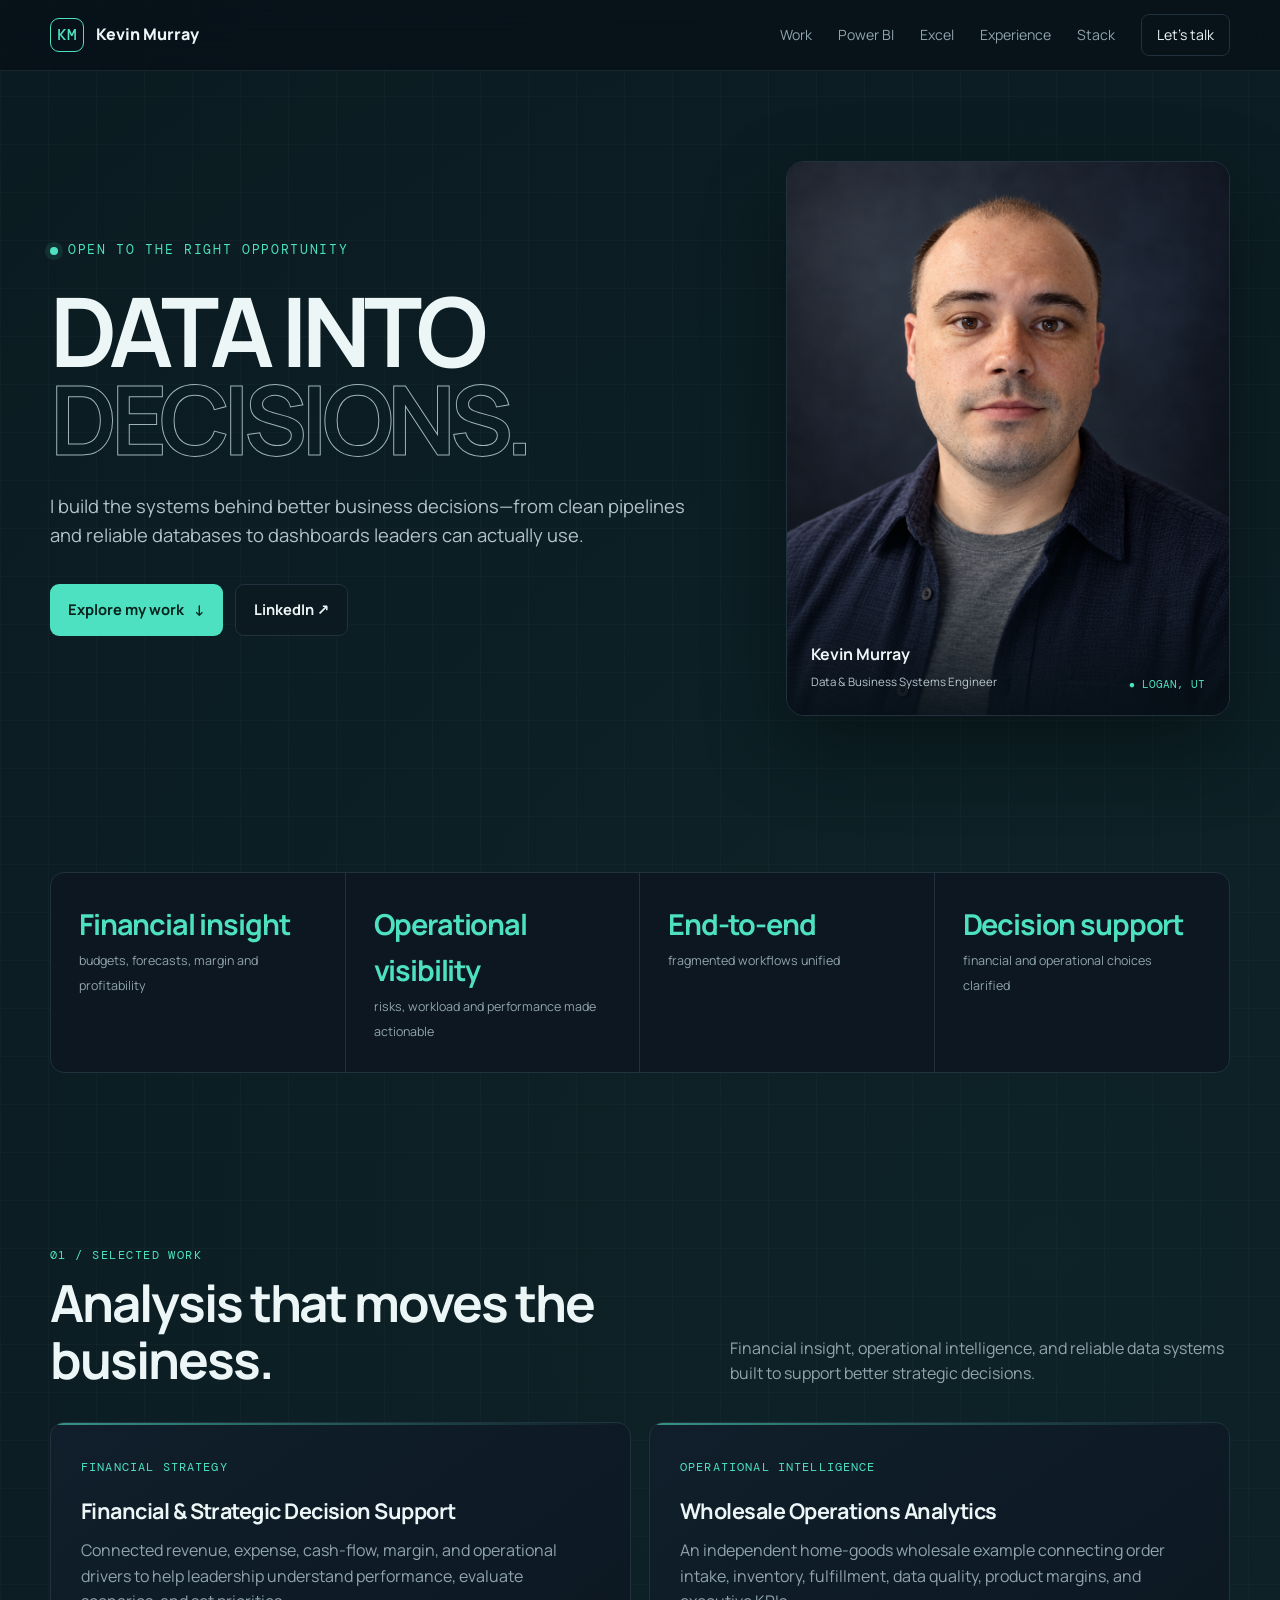
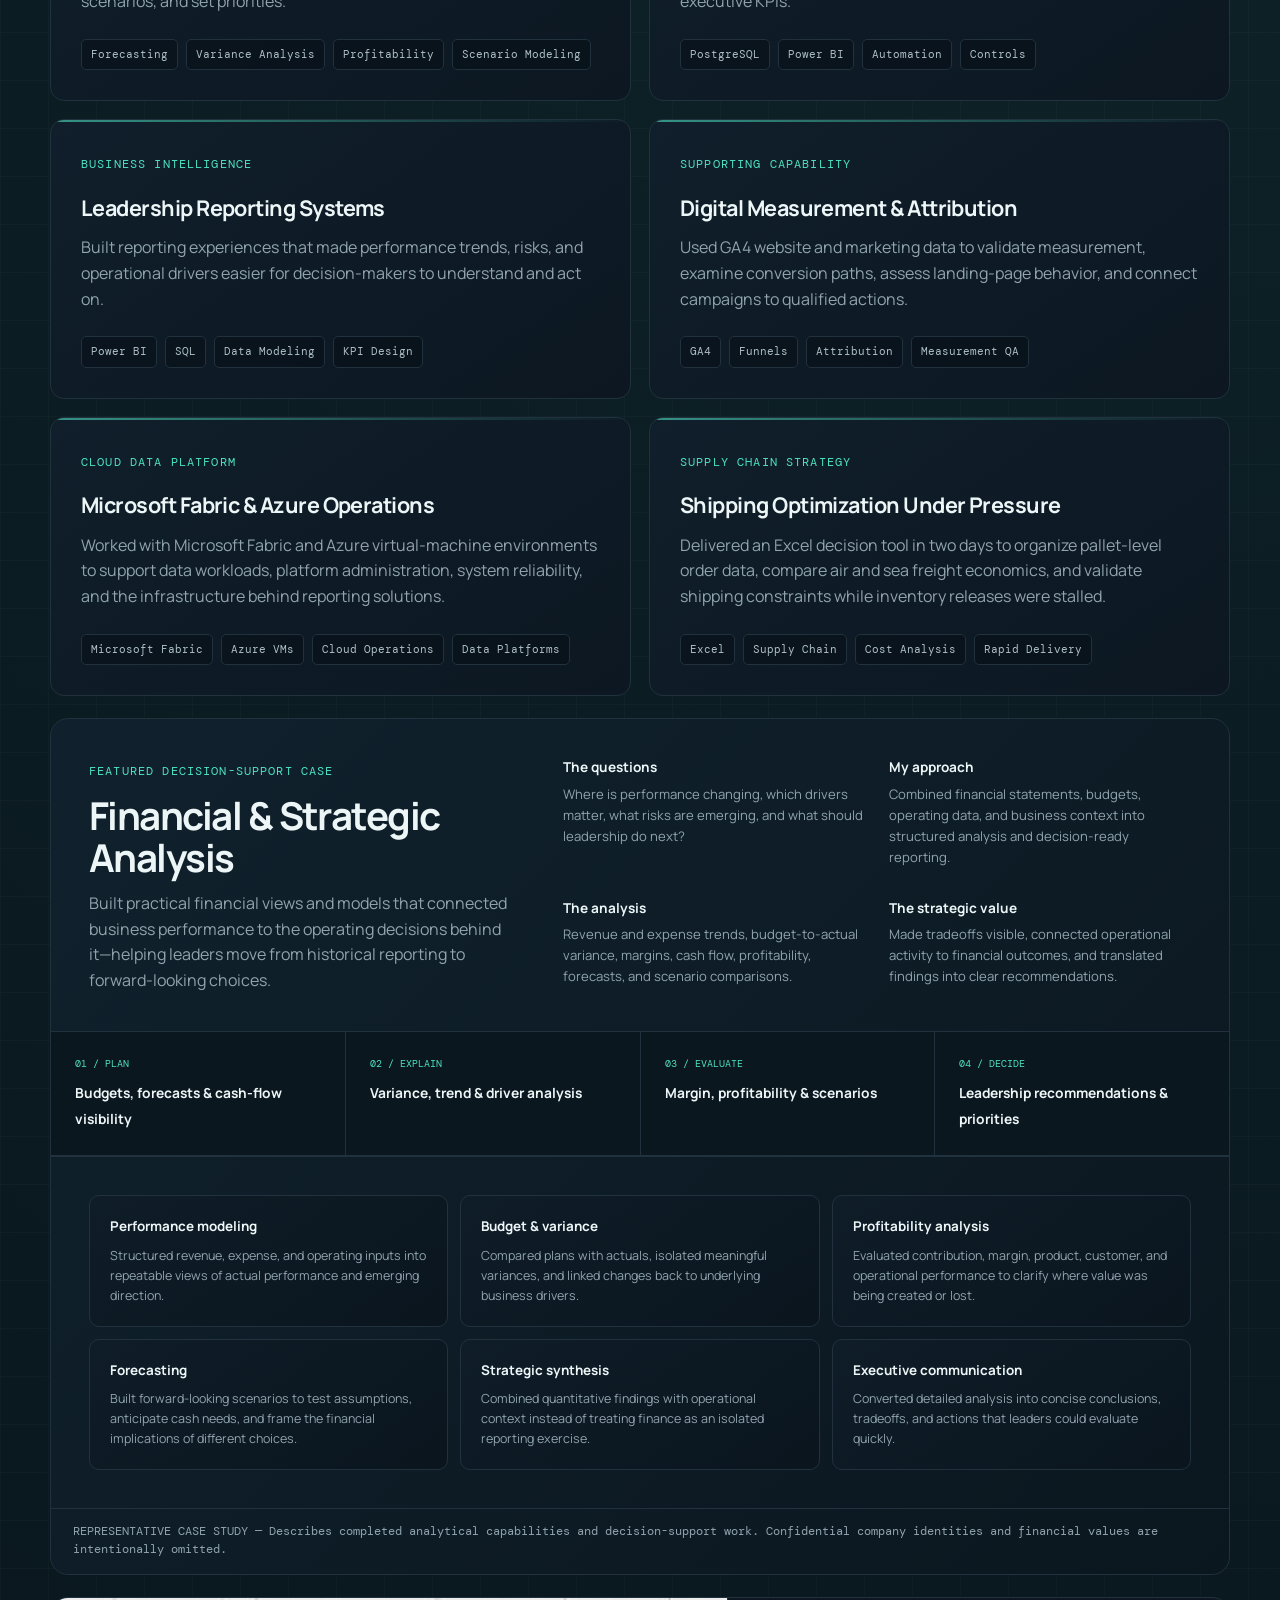
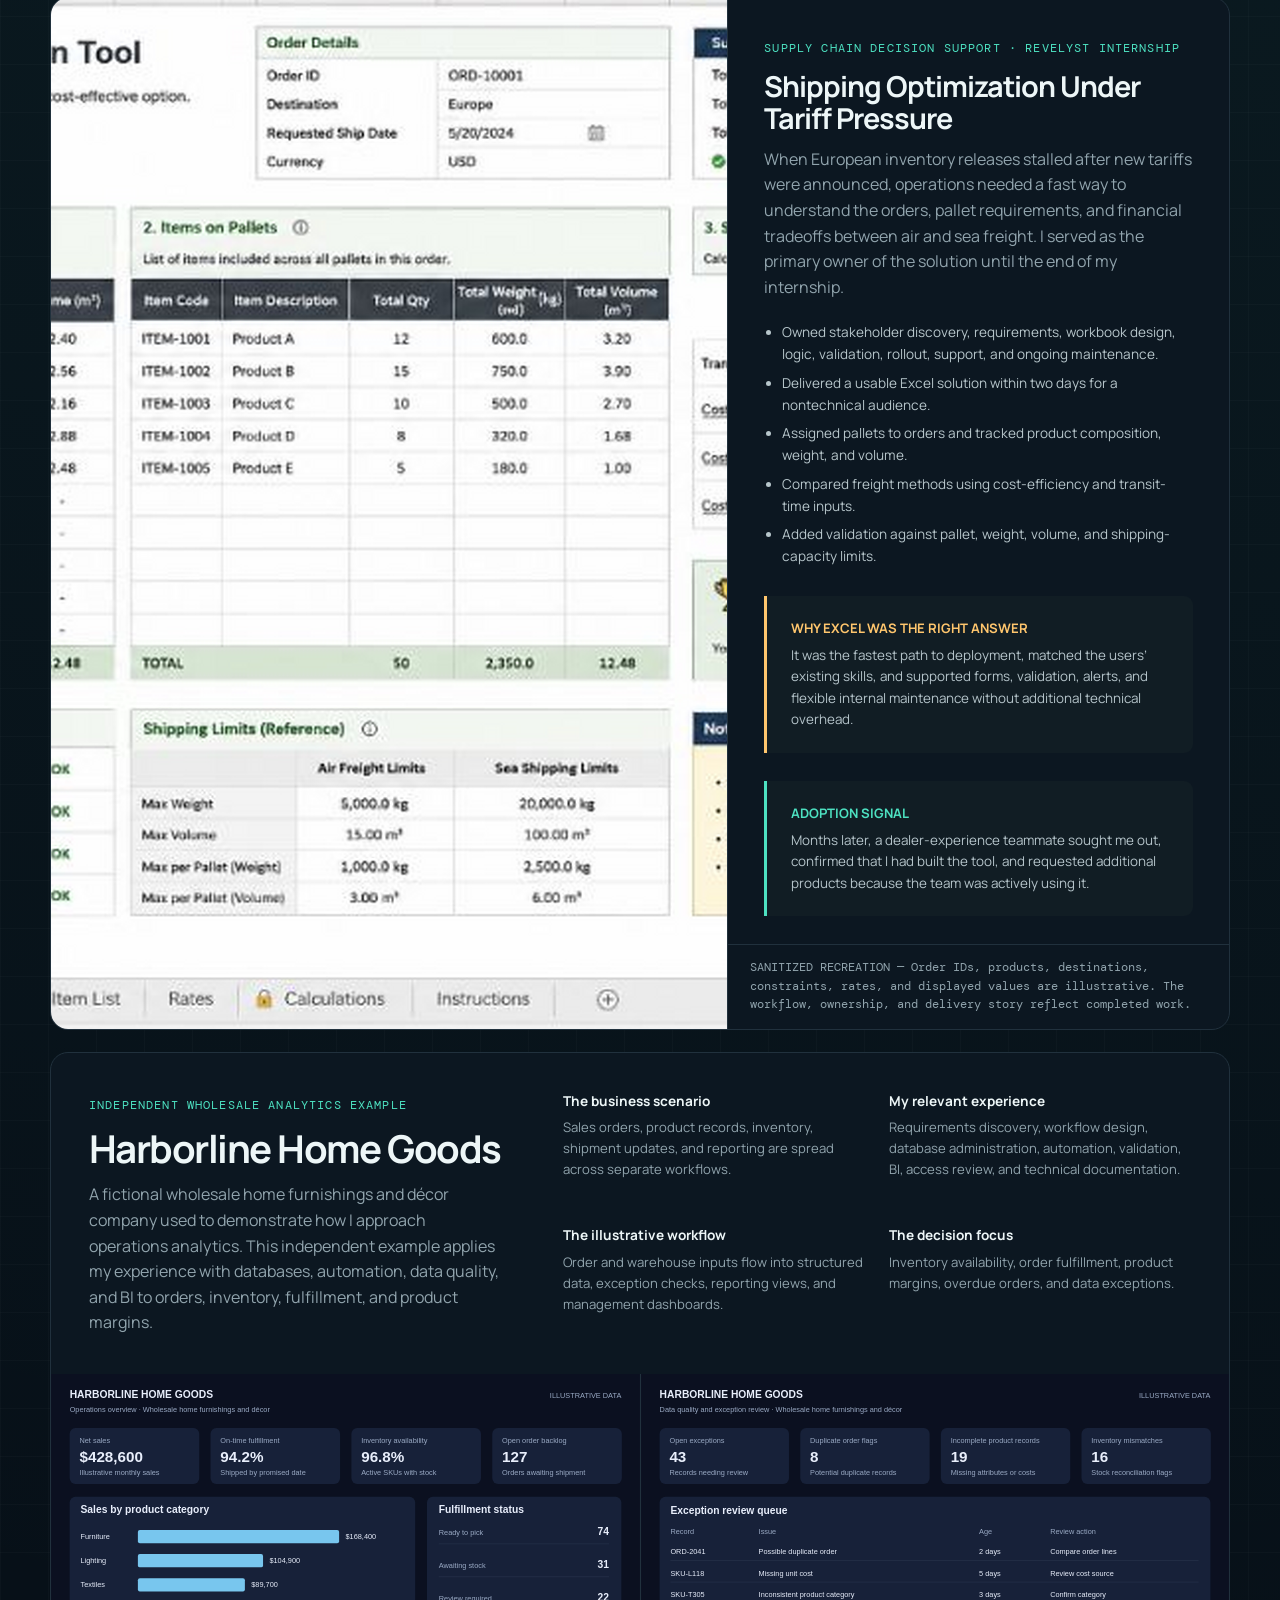
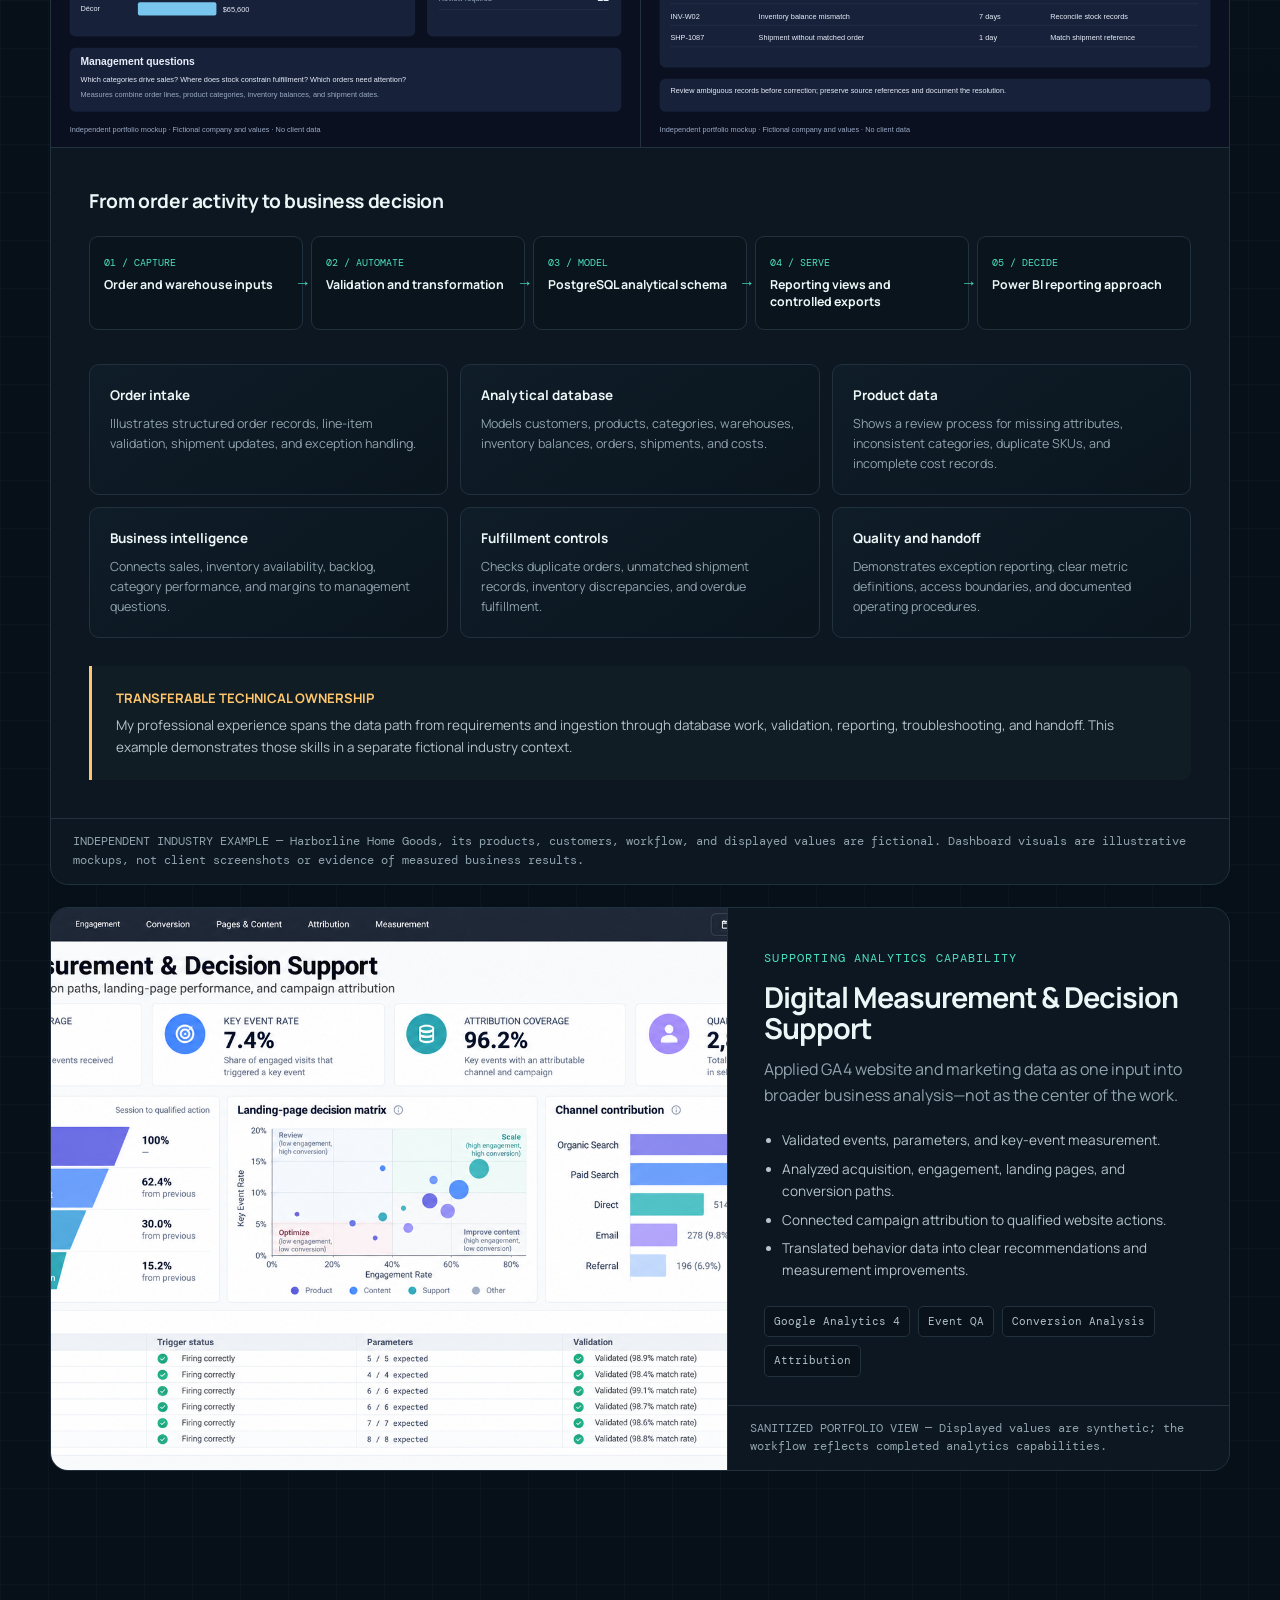
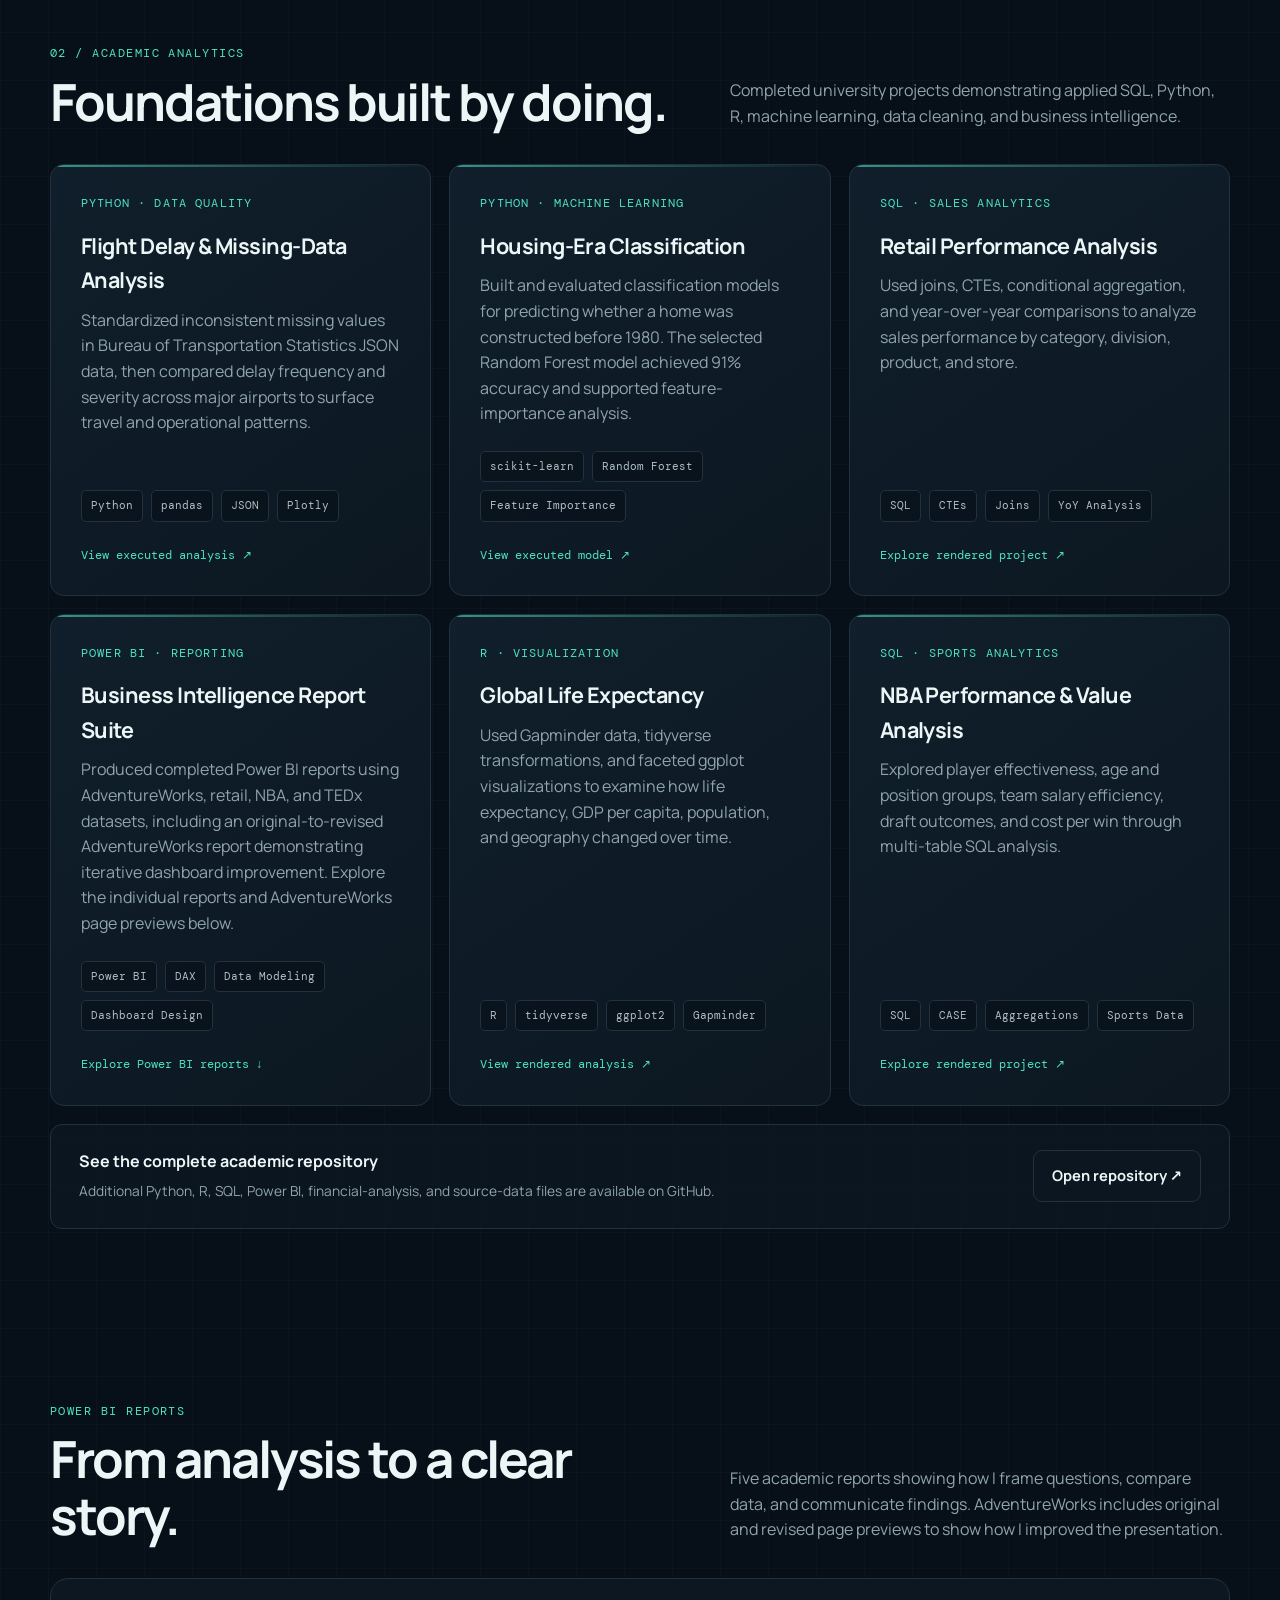
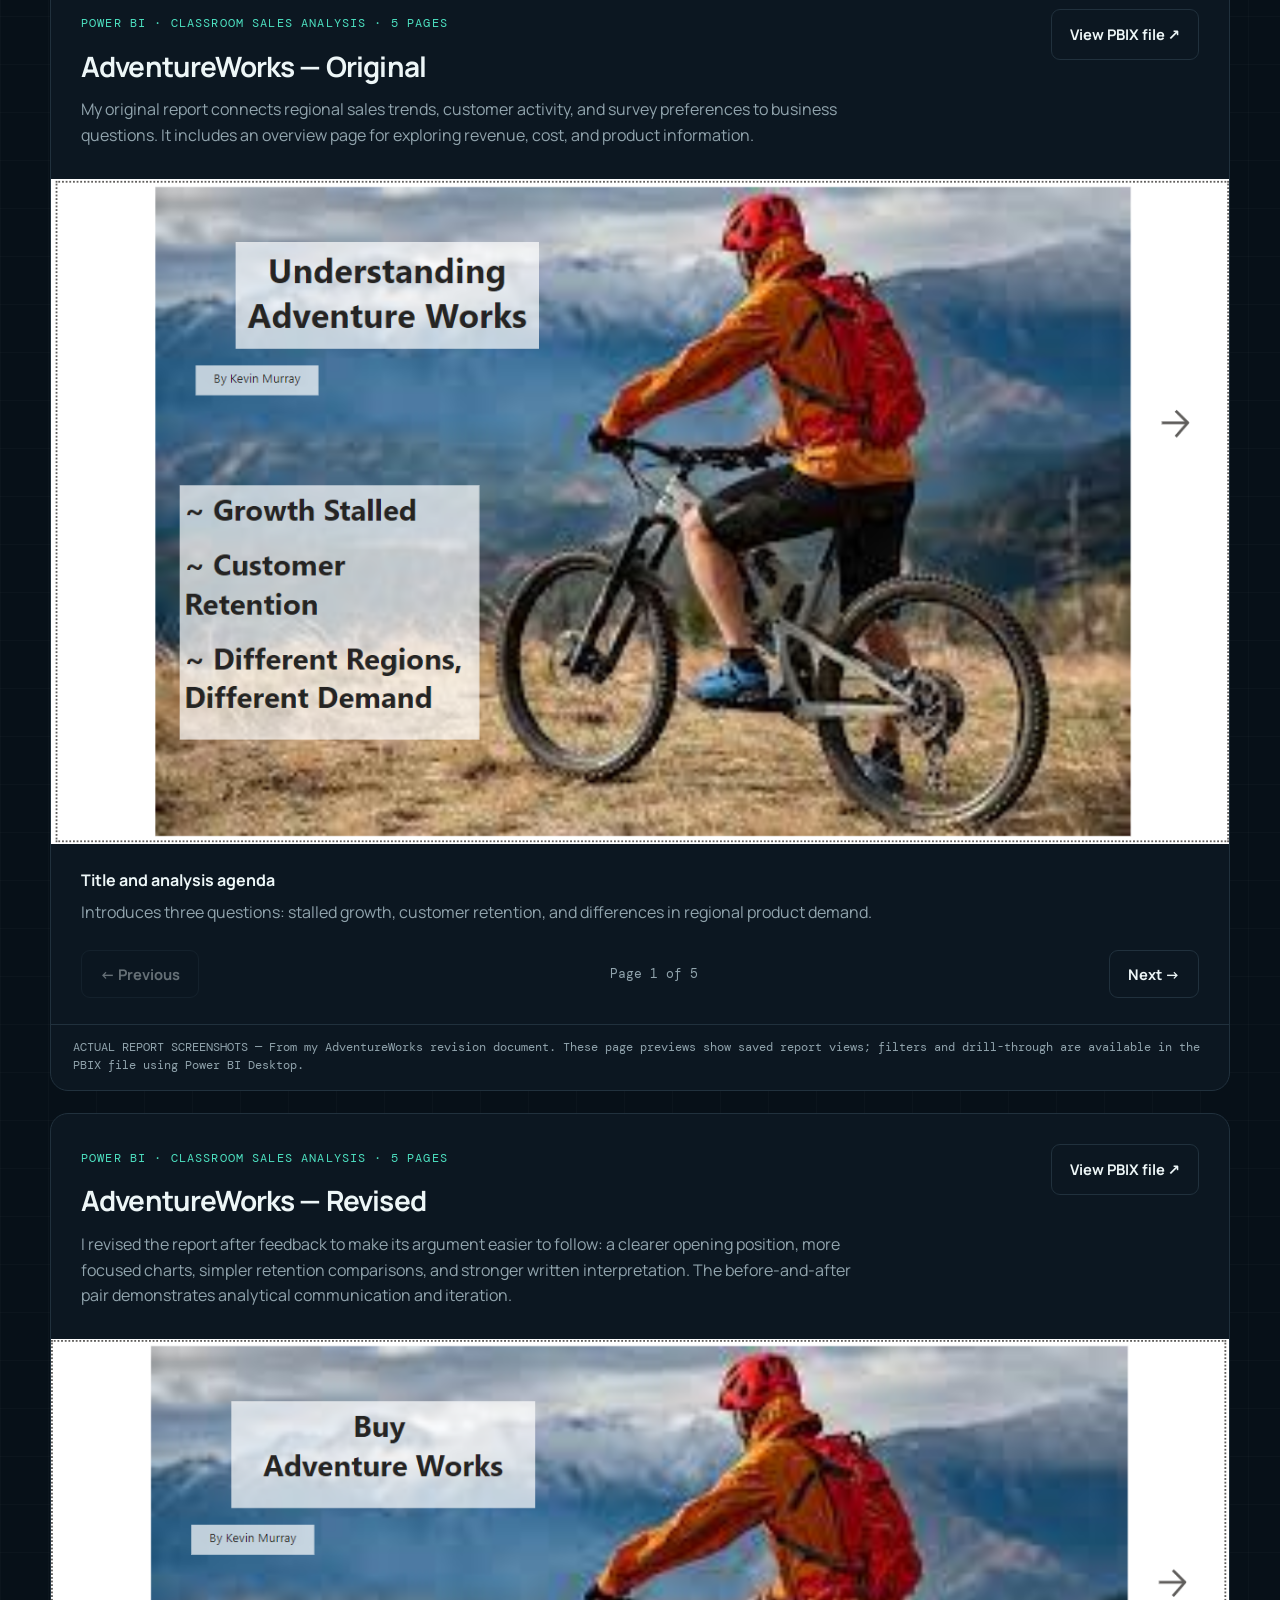
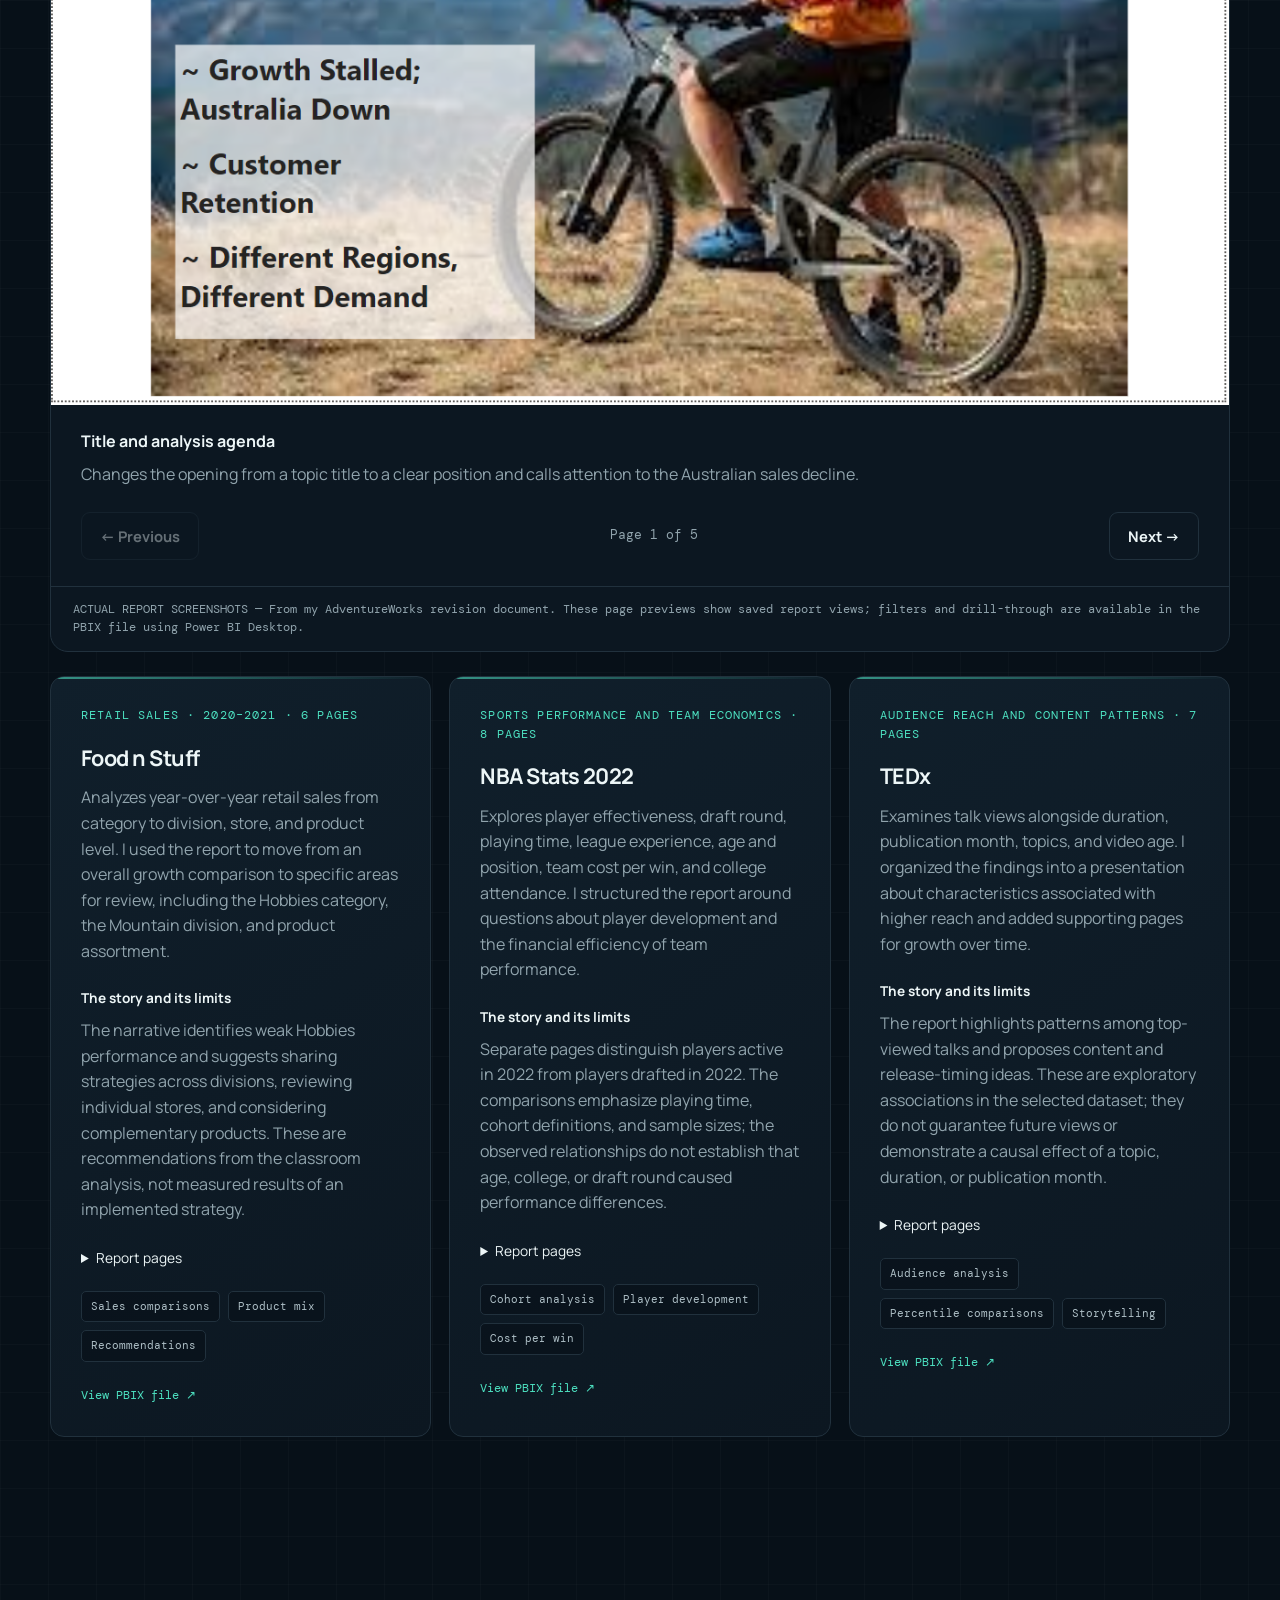
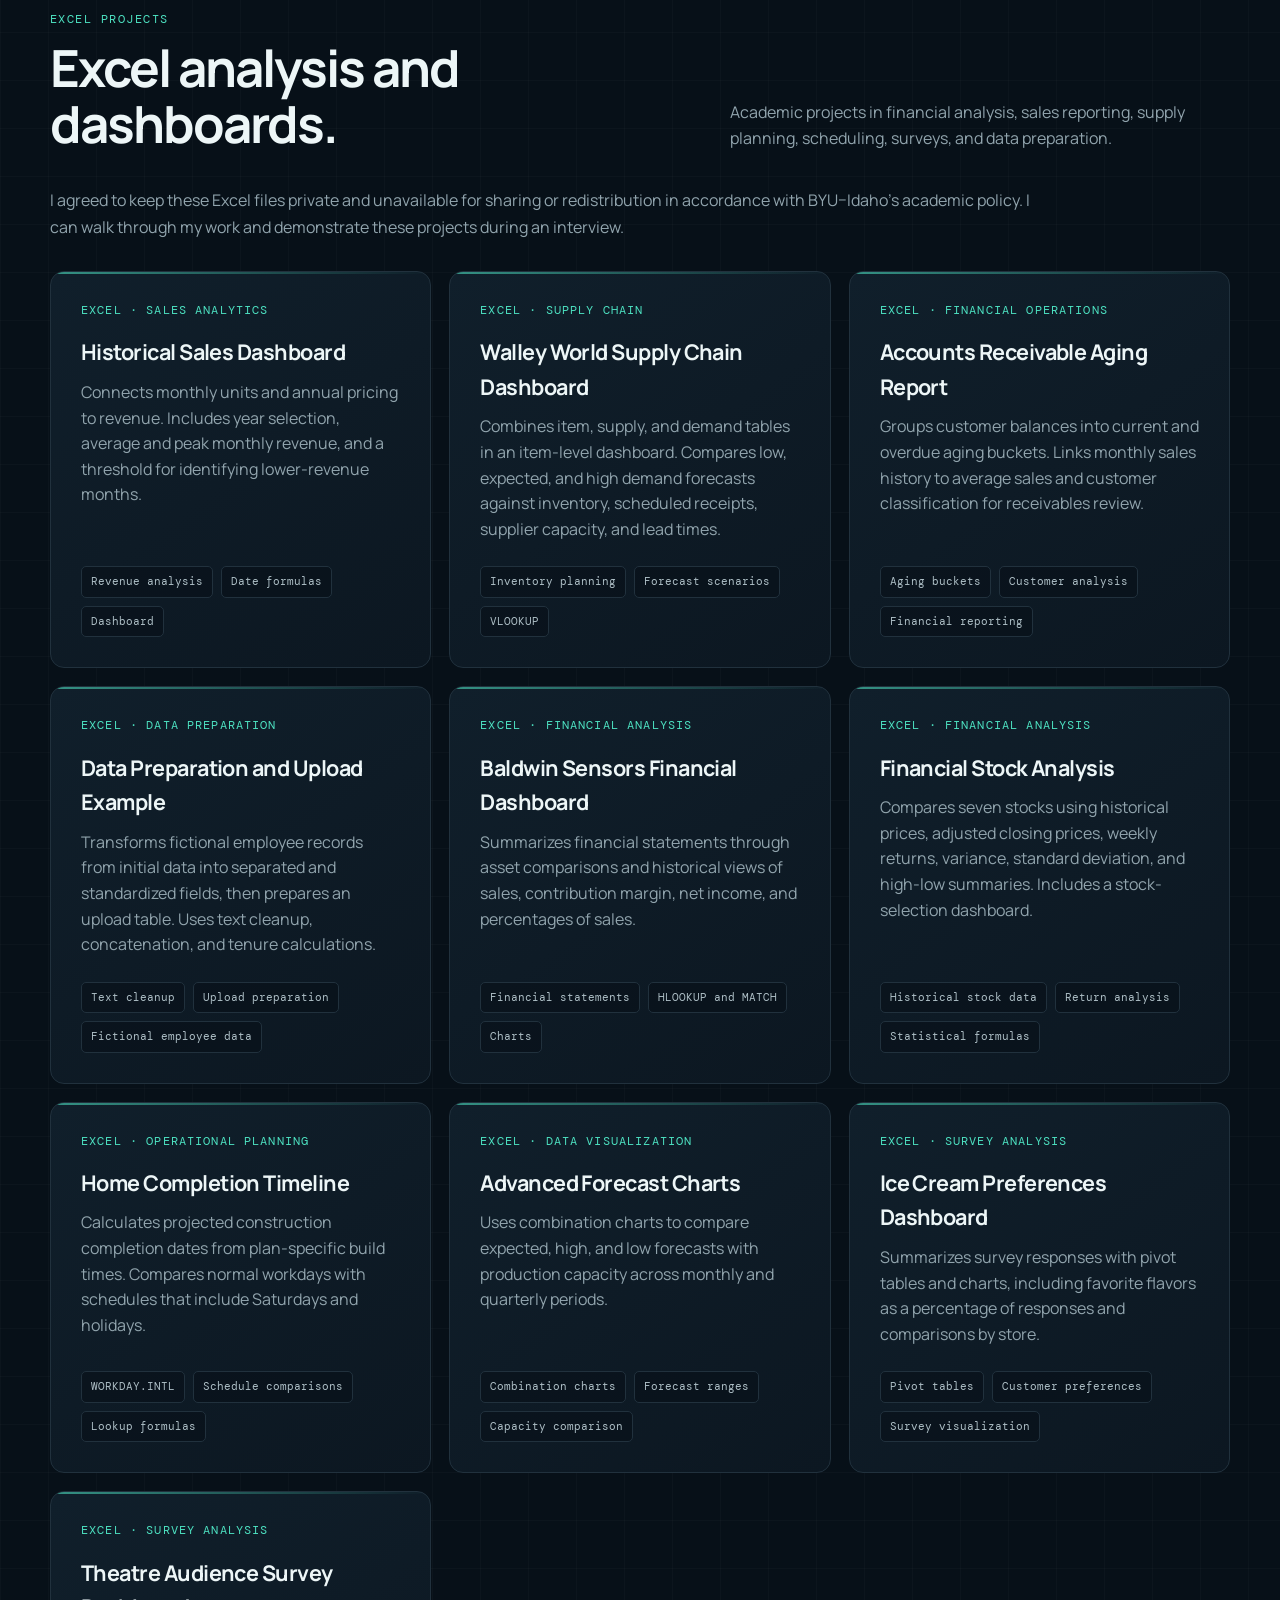
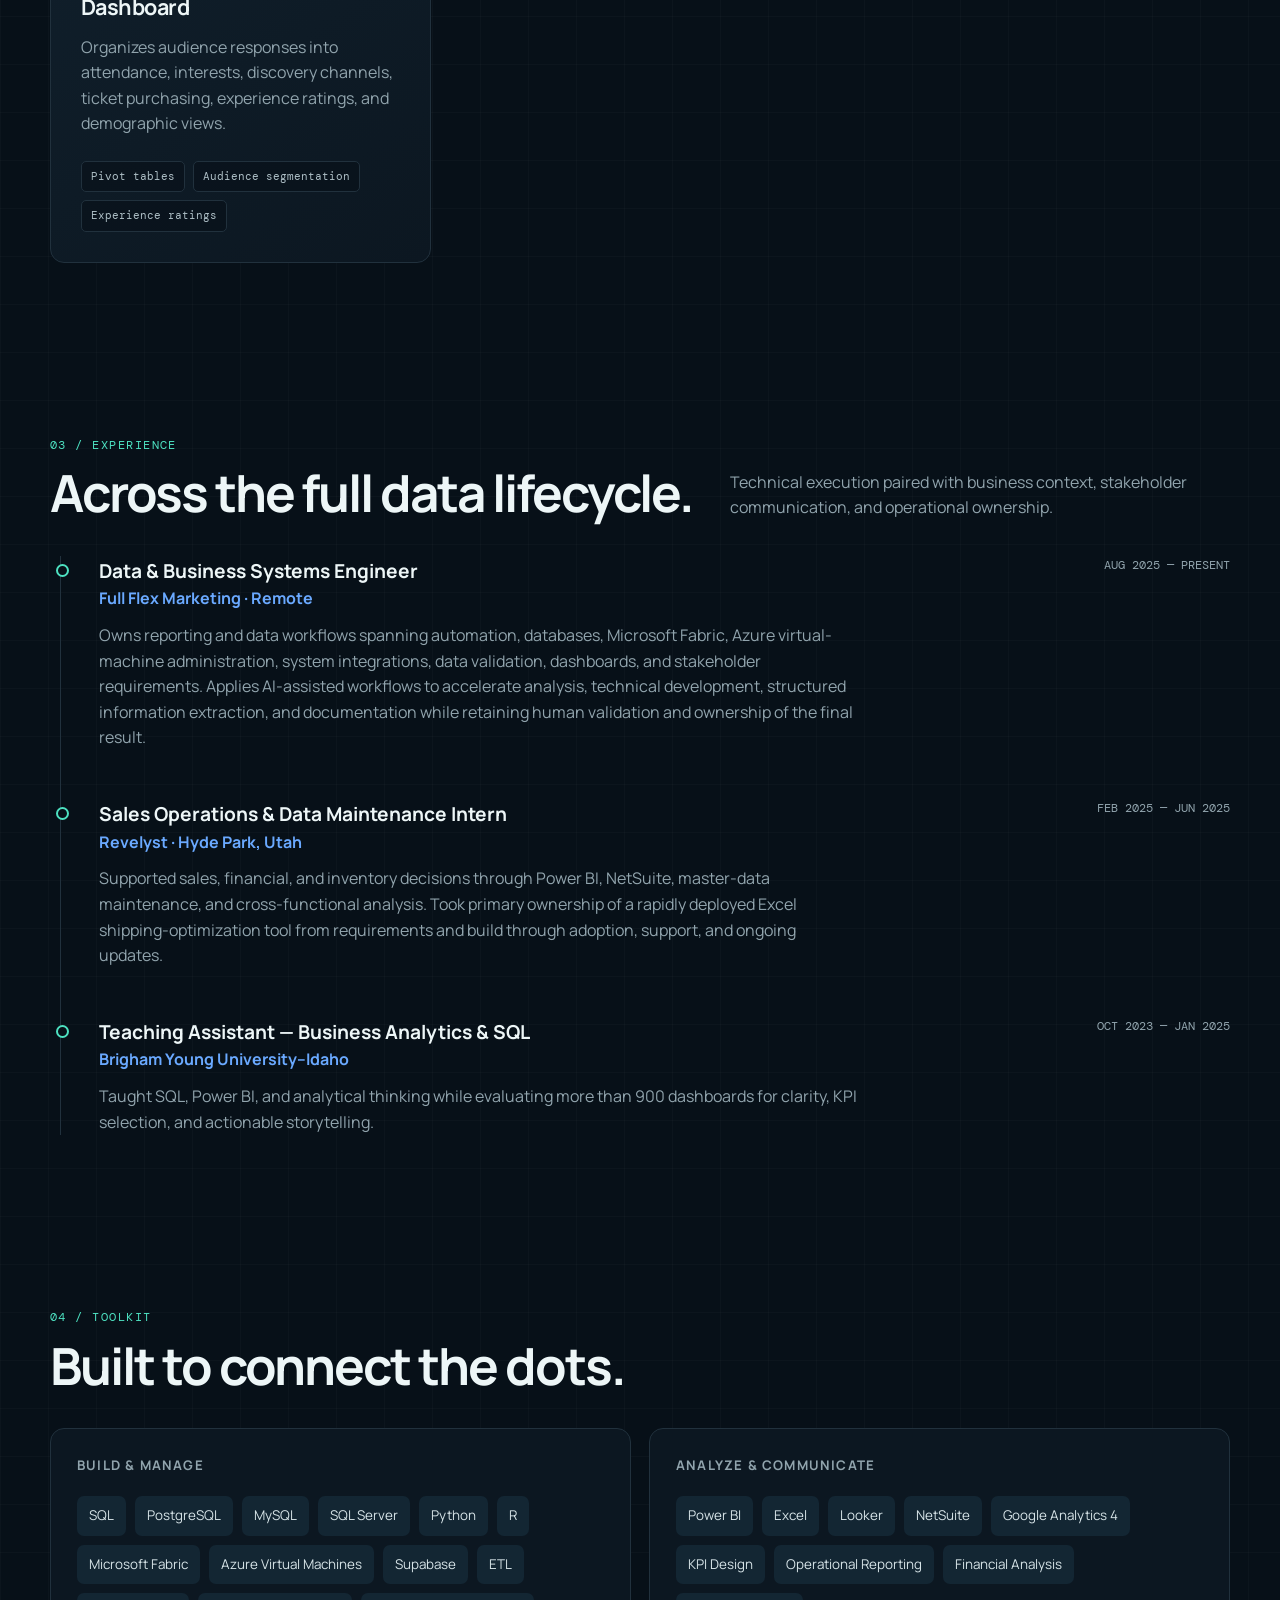
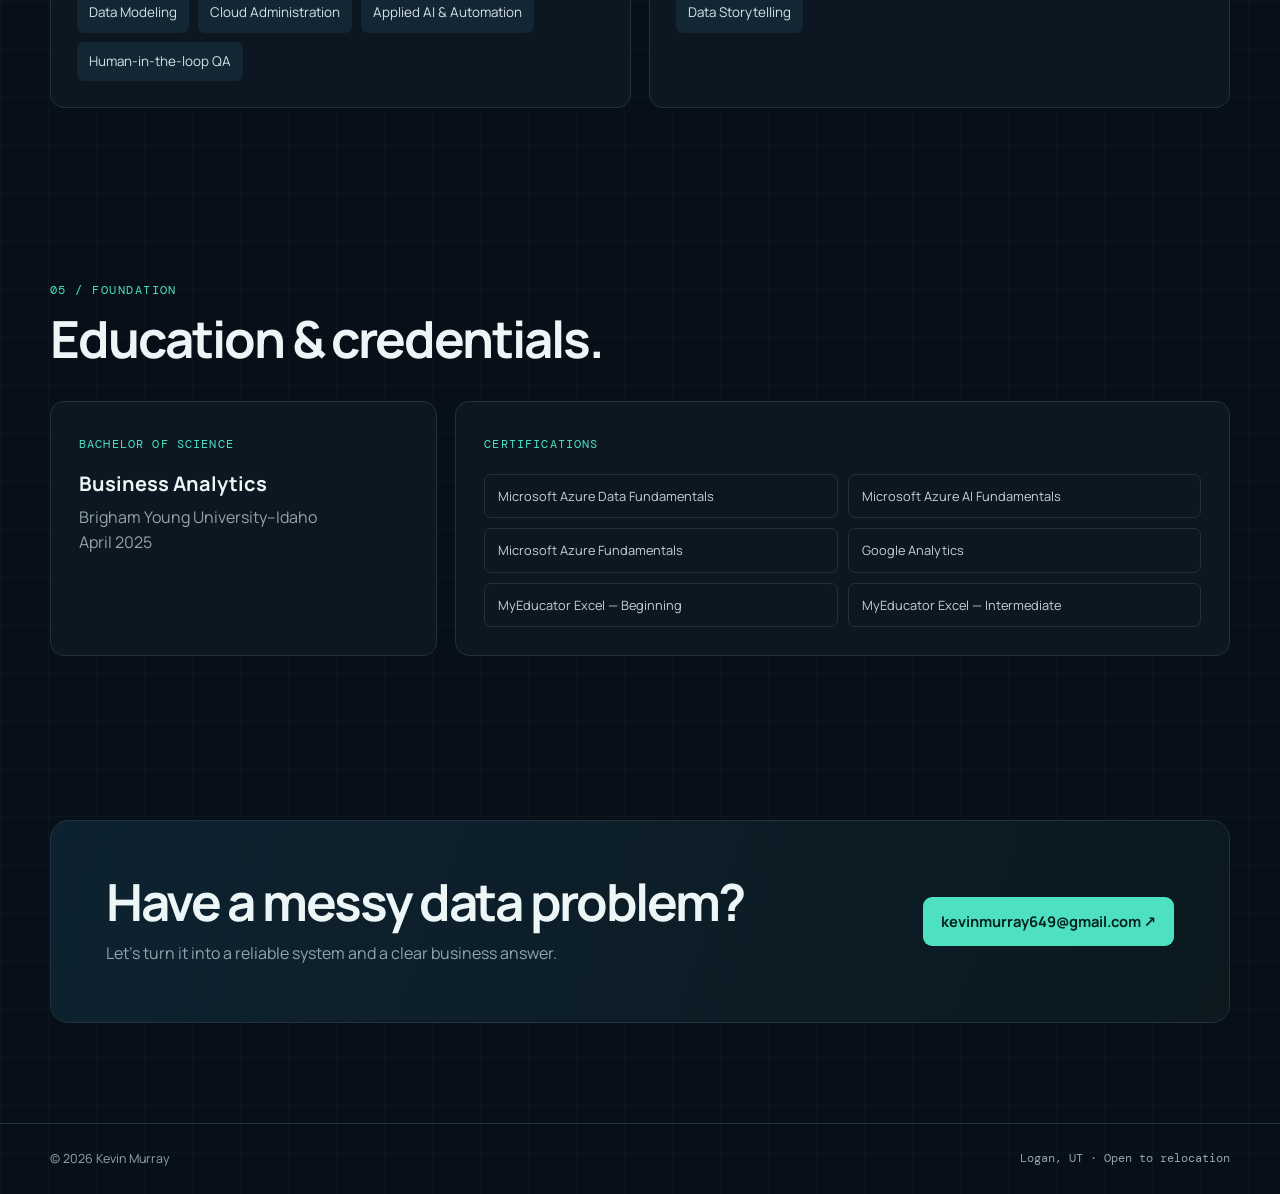
==== commit 278c26b0: "Show Power BI reports and AdventureWorks galleries Adds grounded context and GitHub PBIX links for f" ====
--- a/index.html
+++ b/index.html
@@ -30,10 +30,12 @@
     @media(max-width:1000px){.academic-grid{grid-template-columns:repeat(2,1fr)}}
     @media(max-width:850px){.navlinks a:not(.contact){display:none}.hero{grid-template-columns:1fr;gap:45px;padding-top:65px}.terminal{max-width:570px}.metrics{grid-template-columns:1fr 1fr}.metric:nth-child(2){border-right:0}.metric:nth-child(-n+2){border-bottom:1px solid var(--line)}.projects,.academic-grid,.skills-grid,.education,.case-copy,.gallery,.supporting-case{grid-template-columns:1fr}.strategy-banner{grid-template-columns:1fr 1fr}.supporting-visual{border-right:0;border-bottom:1px solid var(--line)}.architecture{grid-template-columns:1fr 1fr}.arch-step:after{display:none}.workstreams{grid-template-columns:1fr 1fr}.cta,.repo-callout{align-items:flex-start;flex-direction:column}}
     @media(max-width:540px){.wrap{width:min(var(--max),calc(100% - 26px))}.hero{min-height:0}h1{font-size:3.25rem}.metrics{grid-template-columns:1fr}.metric{border-right:0;border-bottom:1px solid var(--line)!important}.metric:last-child{border-bottom:0!important}.section-top{align-items:flex-start;flex-direction:column}.card{padding:23px}.role-meta{flex-direction:column;gap:5px}.case-copy,.case-detail{padding:25px 20px}.case-facts,.architecture,.workstreams{grid-template-columns:1fr}.cta{padding:32px 24px}.cert-list{grid-template-columns:1fr}.footer .wrap{flex-direction:column}}
-  .excel-card{display:flex;flex-direction:column}.excel-thumb{display:block;margin:-30px -30px 24px;background:#101e28}.excel-thumb img{display:block;width:100%;aspect-ratio:1.89;object-fit:contain}.excel-summary{padding:20px;border:1px solid var(--line);border-radius:9px;margin-bottom:22px;display:grid;gap:8px;background:rgba(115,216,188,.04)}.excel-summary span{color:var(--muted);font-size:.8rem}.excel-summary strong{font-size:1.45rem;color:var(--mint)}.excel-links{display:flex;gap:22px;flex-wrap:wrap;margin-top:auto;padding-top:16px}.excel-links .project-link{margin-top:0}@media(max-width:540px){.excel-thumb{margin:-23px -23px 20px}}.excel-privacy{max-width:980px;color:var(--muted);line-height:1.7;margin:0 0 30px}.excel-privacy strong{color:var(--text)}</style>
+  .excel-card{display:flex;flex-direction:column}.excel-thumb{display:block;margin:-30px -30px 24px;background:#101e28}.excel-thumb img{display:block;width:100%;aspect-ratio:1.89;object-fit:contain}.excel-summary{padding:20px;border:1px solid var(--line);border-radius:9px;margin-bottom:22px;display:grid;gap:8px;background:rgba(115,216,188,.04)}.excel-summary span{color:var(--muted);font-size:.8rem}.excel-summary strong{font-size:1.45rem;color:var(--mint)}.excel-links{display:flex;gap:22px;flex-wrap:wrap;margin-top:auto;padding-top:16px}.excel-links .project-link{margin-top:0}@media(max-width:540px){.excel-thumb{margin:-23px -23px 20px}}.excel-privacy{max-width:980px;color:var(--muted);line-height:1.7;margin:0 0 30px}.excel-privacy strong{color:var(--text)}
+    .pbi-heading{display:flex;justify-content:space-between;align-items:start;gap:28px;padding:30px}.pbi-heading h3{font-size:1.75rem;letter-spacing:-.03em;margin:9px 0}.pbi-heading p{color:var(--muted);max-width:780px;margin:0}.pbi-heading .btn{white-space:nowrap}.pbi-slide{margin:0}.pbi-slide[hidden]{display:none}.pbi-slide>a{display:block;background:#e5e5e5}.pbi-slide img{display:block;width:100%;height:auto}.pbi-slide figcaption{padding:24px 30px}.pbi-slide figcaption p{color:var(--muted);margin:7px 0 0}.pbi-controls{display:flex;justify-content:space-between;align-items:center;gap:12px;padding:0 30px 26px}.pbi-controls button{color:var(--text);font-family:inherit;cursor:pointer}.pbi-controls button:disabled{opacity:.4;cursor:default;transform:none}.pbi-controls button:focus-visible,.pbi-file-card summary:focus-visible{outline:2px solid var(--mint);outline-offset:4px}.pbi-counter{font-size:.8rem;color:var(--muted)}.pbi-other-grid{display:grid;grid-template-columns:repeat(3,1fr);gap:18px;margin-top:24px}.pbi-label{display:block;margin-bottom:8px;font-size:.85rem}.pbi-file-card details{margin:0 0 22px;color:var(--muted);font-size:.86rem}.pbi-file-card summary{cursor:pointer;color:var(--text)}.pbi-file-card li{margin:5px 0}.pbi-file-card .tag{display:block;line-height:1.6}@media(max-width:1000px){.pbi-other-grid{grid-template-columns:1fr}}@media(max-width:650px){.pbi-heading{flex-direction:column;padding:24px}.pbi-controls{padding:0 16px 24px}.pbi-controls .btn{padding:10px;font-size:.8rem}.pbi-slide figcaption{padding:24px}.pbi-counter{font-size:.7rem}}
+  </style>
 </head>
 <body>
-  <header class="topbar"><nav class="wrap"><a class="brand" href="#top"><span class="mark">KM</span><span>Kevin Murray</span></a><div class="navlinks"><a href="#work">Work</a><a href="#excel-work">Excel</a><a href="#experience">Experience</a><a href="#skills">Stack</a><a class="contact" href="mailto:kevinmurray649@gmail.com">Let's talk</a></div></nav></header>
+  <header class="topbar"><nav class="wrap"><a class="brand" href="#top"><span class="mark">KM</span><span>Kevin Murray</span></a><div class="navlinks"><a href="#work">Work</a><a href="#power-bi">Power BI</a><a href="#excel-work">Excel</a><a href="#experience">Experience</a><a href="#skills">Stack</a><a class="contact" href="mailto:kevinmurray649@gmail.com">Let's talk</a></div></nav></header>
   <main id="top">
     <div class="wrap hero">
       <div><div class="eyebrow mono"><span class="pulse"></span>Open to the right opportunity</div><h1>DATA INTO<br><span class="outline">DECISIONS.</span></h1><p class="lede">I build the systems behind better business decisions—from clean pipelines and reliable databases to dashboards leaders can actually use.</p><div class="actions"><a class="btn primary" href="#work">Explore my work <span>↓</span></a><a class="btn secondary" href="https://www.linkedin.com/in/kevinsmurray1" target="_blank" rel="noreferrer">LinkedIn ↗</a></div></div>
@@ -57,10 +59,11 @@
       <article class="card academic-card"><span class="tag mono">Python · Data quality</span><h3>Flight Delay & Missing-Data Analysis</h3><p>Standardized inconsistent missing values in Bureau of Transportation Statistics JSON data, then compared delay frequency and severity across major airports to surface travel and operational patterns.</p><div class="chips"><span class="chip">Python</span><span class="chip">pandas</span><span class="chip">JSON</span><span class="chip">Plotly</span></div><a class="project-link" href="projects/flight-delay-analysis.html">View executed analysis ↗</a></article>
       <article class="card academic-card"><span class="tag mono">Python · Machine learning</span><h3>Housing-Era Classification</h3><p>Built and evaluated classification models for predicting whether a home was constructed before 1980. The selected Random Forest model achieved 91% accuracy and supported feature-importance analysis.</p><div class="chips"><span class="chip">scikit-learn</span><span class="chip">Random Forest</span><span class="chip">Feature Importance</span></div><a class="project-link" href="projects/housing-era-classification.html">View executed model ↗</a></article>
       <article class="card academic-card"><span class="tag mono">SQL · Sales analytics</span><h3>Retail Performance Analysis</h3><p>Used joins, CTEs, conditional aggregation, and year-over-year comparisons to analyze sales performance by category, division, product, and store.</p><div class="chips"><span class="chip">SQL</span><span class="chip">CTEs</span><span class="chip">Joins</span><span class="chip">YoY Analysis</span></div><a class="project-link" href="academic-work.html#retail-sql">Explore rendered project ↗</a></article>
-      <article class="card academic-card"><span class="tag mono">Power BI · Reporting</span><h3>Business Intelligence Report Suite</h3><p>Produced completed Power BI reports using AdventureWorks, retail, NBA, and TEDx datasets, including an original-to-revised AdventureWorks report demonstrating iterative dashboard improvement. Report files and guided walkthroughs can be delivered on request.</p><div class="chips"><span class="chip">Power BI</span><span class="chip">DAX</span><span class="chip">Data Modeling</span><span class="chip">Dashboard Design</span></div></article>
+      <article class="card academic-card"><span class="tag mono">Power BI · Reporting</span><h3>Business Intelligence Report Suite</h3><p>Produced completed Power BI reports using AdventureWorks, retail, NBA, and TEDx datasets, including an original-to-revised AdventureWorks report demonstrating iterative dashboard improvement. Explore the individual reports and AdventureWorks page previews below.</p><div class="chips"><span class="chip">Power BI</span><span class="chip">DAX</span><span class="chip">Data Modeling</span><span class="chip">Dashboard Design</span></div><a class="project-link" href="#power-bi">Explore Power BI reports ↓</a></article>
       <article class="card academic-card"><span class="tag mono">R · Visualization</span><h3>Global Life Expectancy</h3><p>Used Gapminder data, tidyverse transformations, and faceted ggplot visualizations to examine how life expectancy, GDP per capita, population, and geography changed over time.</p><div class="chips"><span class="chip">R</span><span class="chip">tidyverse</span><span class="chip">ggplot2</span><span class="chip">Gapminder</span></div><a class="project-link" href="projects/global-life-expectancy.html">View rendered analysis ↗</a></article>
       <article class="card academic-card"><span class="tag mono">SQL · Sports analytics</span><h3>NBA Performance & Value Analysis</h3><p>Explored player effectiveness, age and position groups, team salary efficiency, draft outcomes, and cost per win through multi-table SQL analysis.</p><div class="chips"><span class="chip">SQL</span><span class="chip">CASE</span><span class="chip">Aggregations</span><span class="chip">Sports Data</span></div><a class="project-link" href="academic-work.html#nba-sql">Explore rendered project ↗</a></article>
     </div><div class="repo-callout"><div><strong>See the complete academic repository</strong><span>Additional Python, R, SQL, Power BI, financial-analysis, and source-data files are available on GitHub.</span></div><a class="btn secondary" href="https://github.com/kmurray649/Data-Analytics-Portfolio" target="_blank" rel="noreferrer">Open repository ↗</a></div></section>
+    <section id="power-bi" class="wrap"><div class="section-top"><div><span class="section-no mono">POWER BI REPORTS</span><h2>From analysis to a clear story.</h2></div><p>Five academic reports showing how I frame questions, compare data, and communicate findings. AdventureWorks includes original and revised page previews to show how I improved the presentation.</p></div><article class="case-study pbi-report"><div class="pbi-heading"><div><span class="tag mono">POWER BI · CLASSROOM SALES ANALYSIS · 5 PAGES</span><h3>AdventureWorks — Original</h3><p>My original report connects regional sales trends, customer activity, and survey preferences to business questions. It includes an overview page for exploring revenue, cost, and product information.</p></div><a class="btn secondary" href="https://github.com/kmurray649/Data-Analytics-Portfolio/blob/main/Power%20BI/Reports/Adventure_Works_Original.pbix" target="_blank" rel="noreferrer">View PBIX file ↗</a></div><div class="pbi-carousel" aria-label="AdventureWorks — Original report pages" data-report="original"><figure class="pbi-slide" ><a href="pbi-original-1.png" target="_blank" rel="noreferrer" aria-label="Open AdventureWorks — Original: Title and analysis agenda"><img src="pbi-original-1.png" alt="AdventureWorks — Original report page: Title and analysis agenda" loading="lazy"></a><figcaption><strong>Title and analysis agenda</strong><p>Introduces three questions: stalled growth, customer retention, and differences in regional product demand.</p></figcaption></figure><figure class="pbi-slide" hidden><a href="pbi-original-2.png" target="_blank" rel="noreferrer" aria-label="Open AdventureWorks — Original: Regional sales growth"><img src="pbi-original-2.png" alt="AdventureWorks — Original report page: Regional sales growth" loading="lazy"></a><figcaption><strong>Regional sales growth</strong><p>Compares revenue and product costs across geographic groups and years. The report highlights sales of $23.71M in 2021 versus $23.30M in 2022.</p></figcaption></figure><figure class="pbi-slide" hidden><a href="pbi-original-3.png" target="_blank" rel="noreferrer" aria-label="Open AdventureWorks — Original: Customer retention"><img src="pbi-original-3.png" alt="AdventureWorks — Original report page: Customer retention" loading="lazy"></a><figcaption><strong>Customer retention</strong><p>Breaks down the last order year by region to examine customer activity and potential retention opportunities.</p></figcaption></figure><figure class="pbi-slide" hidden><a href="pbi-original-4.png" target="_blank" rel="noreferrer" aria-label="Open AdventureWorks — Original: Product preferences by region"><img src="pbi-original-4.png" alt="AdventureWorks — Original report page: Product preferences by region" loading="lazy"></a><figcaption><strong>Product preferences by region</strong><p>Compares surveyed bicycle preferences across regions to inform product mix and promotion decisions.</p></figcaption></figure><figure class="pbi-slide" hidden><a href="pbi-original-5.png" target="_blank" rel="noreferrer" aria-label="Open AdventureWorks — Original: Revenue and product cost overview"><img src="pbi-original-5.png" alt="AdventureWorks — Original report page: Revenue and product cost overview" loading="lazy"></a><figcaption><strong>Revenue and product cost overview</strong><p>Provides a broader exploration view with revenue, product cost, geographic and date filters, and product attributes.</p></figcaption></figure><div class="pbi-controls"><button type="button" class="btn secondary" data-step="-1" aria-label="Previous page of AdventureWorks — Original">← Previous</button><span class="mono pbi-counter" aria-live="polite">Page 1 of 5</span><button type="button" class="btn secondary" data-step="1" aria-label="Next page of AdventureWorks — Original">Next →</button></div></div><div class="disclosure">ACTUAL REPORT SCREENSHOTS — From my AdventureWorks revision document. These page previews show saved report views; filters and drill-through are available in the PBIX file using Power BI Desktop.</div></article><article class="case-study pbi-report"><div class="pbi-heading"><div><span class="tag mono">POWER BI · CLASSROOM SALES ANALYSIS · 5 PAGES</span><h3>AdventureWorks — Revised</h3><p>I revised the report after feedback to make its argument easier to follow: a clearer opening position, more focused charts, simpler retention comparisons, and stronger written interpretation. The before-and-after pair demonstrates analytical communication and iteration.</p></div><a class="btn secondary" href="https://github.com/kmurray649/Data-Analytics-Portfolio/blob/main/Power%20BI/Reports/Adventure_Works_Revised.pbix" target="_blank" rel="noreferrer">View PBIX file ↗</a></div><div class="pbi-carousel" aria-label="AdventureWorks — Revised report pages" data-report="revised"><figure class="pbi-slide" ><a href="pbi-revised-1.png" target="_blank" rel="noreferrer" aria-label="Open AdventureWorks — Revised: Title and analysis agenda"><img src="pbi-revised-1.png" alt="AdventureWorks — Revised report page: Title and analysis agenda" loading="lazy"></a><figcaption><strong>Title and analysis agenda</strong><p>Changes the opening from a topic title to a clear position and calls attention to the Australian sales decline.</p></figcaption></figure><figure class="pbi-slide" hidden><a href="pbi-revised-2.png" target="_blank" rel="noreferrer" aria-label="Open AdventureWorks — Revised: Regional sales growth"><img src="pbi-revised-2.png" alt="AdventureWorks — Revised report page: Regional sales growth" loading="lazy"></a><figcaption><strong>Regional sales growth</strong><p>Removes product cost from the growth comparison to focus attention on the revenue trend and regional differences.</p></figcaption></figure><figure class="pbi-slide" hidden><a href="pbi-revised-3.png" target="_blank" rel="noreferrer" aria-label="Open AdventureWorks — Revised: Customer retention"><img src="pbi-revised-3.png" alt="AdventureWorks — Revised report page: Customer retention" loading="lazy"></a><figcaption><strong>Customer retention</strong><p>Combines regions into a simpler 2021 versus 2022 view and adds callouts. The page raises a retention question based on customers’ most recent orders.</p></figcaption></figure><figure class="pbi-slide" hidden><a href="pbi-revised-4.png" target="_blank" rel="noreferrer" aria-label="Open AdventureWorks — Revised: Product preferences by region"><img src="pbi-revised-4.png" alt="AdventureWorks — Revised report page: Product preferences by region" loading="lazy"></a><figcaption><strong>Product preferences by region</strong><p>Separates survey results by year and adds written interpretation. Product-market mismatch is presented as a hypothesis to investigate, rather than a proven cause.</p></figcaption></figure><figure class="pbi-slide" hidden><a href="pbi-revised-5.png" target="_blank" rel="noreferrer" aria-label="Open AdventureWorks — Revised: Revenue and product cost overview"><img src="pbi-revised-5.png" alt="AdventureWorks — Revised report page: Revenue and product cost overview" loading="lazy"></a><figcaption><strong>Revenue and product cost overview</strong><p>Retains the original overview page; the revision document notes that this page was unchanged.</p></figcaption></figure><div class="pbi-controls"><button type="button" class="btn secondary" data-step="-1" aria-label="Previous page of AdventureWorks — Revised">← Previous</button><span class="mono pbi-counter" aria-live="polite">Page 1 of 5</span><button type="button" class="btn secondary" data-step="1" aria-label="Next page of AdventureWorks — Revised">Next →</button></div></div><div class="disclosure">ACTUAL REPORT SCREENSHOTS — From my AdventureWorks revision document. These page previews show saved report views; filters and drill-through are available in the PBIX file using Power BI Desktop.</div></article><div class="pbi-other-grid"><article class="card pbi-file-card"><span class="tag mono">Retail sales · 2020–2021 · 6 PAGES</span><h3>Food n Stuff</h3><p>Analyzes year-over-year retail sales from category to division, store, and product level. I used the report to move from an overall growth comparison to specific areas for review, including the Hobbies category, the Mountain division, and product assortment.</p><strong class="pbi-label">The story and its limits</strong><p>The narrative identifies weak Hobbies performance and suggests sharing strategies across divisions, reviewing individual stores, and considering complementary products. These are recommendations from the classroom analysis, not measured results of an implemented strategy.</p><details><summary>Report pages</summary><ol><li>Analysis Summary</li><li>Category - Analysis</li><li>Hobbies - Analysis</li><li>Division - Analysis</li><li>Mountain - Analysis</li><li>Products - Analysis</li></ol></details><div class="chips"><span class="chip">Sales comparisons</span><span class="chip">Product mix</span><span class="chip">Recommendations</span></div><a class="project-link" href="https://github.com/kmurray649/Data-Analytics-Portfolio/blob/main/Power%20BI/Reports/Food_n_Stuff.pbix" target="_blank" rel="noreferrer">View PBIX file ↗</a></article><article class="card pbi-file-card"><span class="tag mono">Sports performance and team economics · 8 PAGES</span><h3>NBA Stats 2022</h3><p>Explores player effectiveness, draft round, playing time, league experience, age and position, team cost per win, and college attendance. I structured the report around questions about player development and the financial efficiency of team performance.</p><strong class="pbi-label">The story and its limits</strong><p>Separate pages distinguish players active in 2022 from players drafted in 2022. The comparisons emphasize playing time, cohort definitions, and sample sizes; the observed relationships do not establish that age, college, or draft round caused performance differences.</p><details><summary>Report pages</summary><ol><li>Overview</li><li>Player Effectiveness 1</li><li>Player Effectiveness 2</li><li>Player Effectiveness 3</li><li>Age and Position Capabilities</li><li>Essential Stat</li><li>Cost Per Win</li><li>College vs No College</li></ol></details><div class="chips"><span class="chip">Cohort analysis</span><span class="chip">Player development</span><span class="chip">Cost per win</span></div><a class="project-link" href="https://github.com/kmurray649/Data-Analytics-Portfolio/blob/main/Power%20BI/Reports/NBA_Stats_2022.pbix" target="_blank" rel="noreferrer">View PBIX file ↗</a></article><article class="card pbi-file-card"><span class="tag mono">Audience reach and content patterns · 7 PAGES</span><h3>TEDx</h3><p>Examines talk views alongside duration, publication month, topics, and video age. I organized the findings into a presentation about characteristics associated with higher reach and added supporting pages for growth over time.</p><strong class="pbi-label">The story and its limits</strong><p>The report highlights patterns among top-viewed talks and proposes content and release-timing ideas. These are exploratory associations in the selected dataset; they do not guarantee future views or demonstrate a causal effect of a topic, duration, or publication month.</p><details><summary>Report pages</summary><ol><li>Overview</li><li>The Bangers</li><li>Duration</li><li>April</li><li>Keep it Relatable</li><li>Extra: Newer Videos - More Views</li><li>Extra: Patience</li></ol></details><div class="chips"><span class="chip">Audience analysis</span><span class="chip">Percentile comparisons</span><span class="chip">Storytelling</span></div><a class="project-link" href="https://github.com/kmurray649/Data-Analytics-Portfolio/blob/main/Power%20BI/Reports/TEDx.pbix" target="_blank" rel="noreferrer">View PBIX file ↗</a></article></div></section>
     <section id="excel-work" class="wrap"><div class="section-top"><div><span class="section-no mono">EXCEL PROJECTS</span><h2>Excel analysis and dashboards.</h2></div><p>Academic projects in financial analysis, sales reporting, supply planning, scheduling, surveys, and data preparation.</p></div><p class="excel-privacy">I agreed to keep these Excel files private and unavailable for sharing or redistribution in accordance with BYU–Idaho’s academic policy. I can walk through my work and demonstrate these projects during an interview.</p><div class="academic-grid"><article class="card academic-card"><span class="tag mono">Excel · Sales analytics</span><h3>Historical Sales Dashboard</h3><p>Connects monthly units and annual pricing to revenue. Includes year selection, average and peak monthly revenue, and a threshold for identifying lower-revenue months.</p><div class="chips"><span class="chip">Revenue analysis</span><span class="chip">Date formulas</span><span class="chip">Dashboard</span></div></article><article class="card academic-card"><span class="tag mono">Excel · Supply chain</span><h3>Walley World Supply Chain Dashboard</h3><p>Combines item, supply, and demand tables in an item-level dashboard. Compares low, expected, and high demand forecasts against inventory, scheduled receipts, supplier capacity, and lead times.</p><div class="chips"><span class="chip">Inventory planning</span><span class="chip">Forecast scenarios</span><span class="chip">VLOOKUP</span></div></article><article class="card academic-card"><span class="tag mono">Excel · Financial operations</span><h3>Accounts Receivable Aging Report</h3><p>Groups customer balances into current and overdue aging buckets. Links monthly sales history to average sales and customer classification for receivables review.</p><div class="chips"><span class="chip">Aging buckets</span><span class="chip">Customer analysis</span><span class="chip">Financial reporting</span></div></article><article class="card academic-card"><span class="tag mono">Excel · Data preparation</span><h3>Data Preparation and Upload Example</h3><p>Transforms fictional employee records from initial data into separated and standardized fields, then prepares an upload table. Uses text cleanup, concatenation, and tenure calculations.</p><div class="chips"><span class="chip">Text cleanup</span><span class="chip">Upload preparation</span><span class="chip">Fictional employee data</span></div></article><article class="card academic-card"><span class="tag mono">Excel · Financial analysis</span><h3>Baldwin Sensors Financial Dashboard</h3><p>Summarizes financial statements through asset comparisons and historical views of sales, contribution margin, net income, and percentages of sales.</p><div class="chips"><span class="chip">Financial statements</span><span class="chip">HLOOKUP and MATCH</span><span class="chip">Charts</span></div></article><article class="card academic-card"><span class="tag mono">Excel · Financial analysis</span><h3>Financial Stock Analysis</h3><p>Compares seven stocks using historical prices, adjusted closing prices, weekly returns, variance, standard deviation, and high-low summaries. Includes a stock-selection dashboard.</p><div class="chips"><span class="chip">Historical stock data</span><span class="chip">Return analysis</span><span class="chip">Statistical formulas</span></div></article><article class="card academic-card"><span class="tag mono">Excel · Operational planning</span><h3>Home Completion Timeline</h3><p>Calculates projected construction completion dates from plan-specific build times. Compares normal workdays with schedules that include Saturdays and holidays.</p><div class="chips"><span class="chip">WORKDAY.INTL</span><span class="chip">Schedule comparisons</span><span class="chip">Lookup formulas</span></div></article><article class="card academic-card"><span class="tag mono">Excel · Data visualization</span><h3>Advanced Forecast Charts</h3><p>Uses combination charts to compare expected, high, and low forecasts with production capacity across monthly and quarterly periods.</p><div class="chips"><span class="chip">Combination charts</span><span class="chip">Forecast ranges</span><span class="chip">Capacity comparison</span></div></article><article class="card academic-card"><span class="tag mono">Excel · Survey analysis</span><h3>Ice Cream Preferences Dashboard</h3><p>Summarizes survey responses with pivot tables and charts, including favorite flavors as a percentage of responses and comparisons by store.</p><div class="chips"><span class="chip">Pivot tables</span><span class="chip">Customer preferences</span><span class="chip">Survey visualization</span></div></article><article class="card academic-card"><span class="tag mono">Excel · Survey analysis</span><h3>Theatre Audience Survey Dashboard</h3><p>Organizes audience responses into attendance, interests, discovery channels, ticket purchasing, experience ratings, and demographic views.</p><div class="chips"><span class="chip">Pivot tables</span><span class="chip">Audience segmentation</span><span class="chip">Experience ratings</span></div></article></div></section><section id="experience" class="wrap"><div class="section-top"><div><span class="section-no mono">03 / EXPERIENCE</span><h2>Across the full data lifecycle.</h2></div><p>Technical execution paired with business context, stakeholder communication, and operational ownership.</p></div><div class="timeline">
       <article class="role"><div class="role-meta"><div><h3>Data & Business Systems Engineer</h3><div class="company">Full Flex Marketing · Remote</div></div><span class="date">AUG 2025 — PRESENT</span></div><p>Owns reporting and data workflows spanning automation, databases, Microsoft Fabric, Azure virtual-machine administration, system integrations, data validation, dashboards, and stakeholder requirements. Applies AI-assisted workflows to accelerate analysis, technical development, structured information extraction, and documentation while retaining human validation and ownership of the final result.</p></article>
       <article class="role"><div class="role-meta"><div><h3>Sales Operations & Data Maintenance Intern</h3><div class="company">Revelyst · Hyde Park, Utah</div></div><span class="date">FEB 2025 — JUN 2025</span></div><p>Supported sales, financial, and inventory decisions through Power BI, NetSuite, master-data maintenance, and cross-functional analysis. Took primary ownership of a rapidly deployed Excel shipping-optimization tool from requirements and build through adoption, support, and ongoing updates.</p></article>
@@ -72,5 +75,6 @@
   </main>
   <footer class="footer"><div class="wrap"><span>© <span id="year"></span> Kevin Murray</span><span class="mono">Logan, UT · Open to relocation</span></div></footer>
   <script>document.getElementById('year').textContent=new Date().getFullYear();</script>
+<script>document.querySelectorAll('.pbi-carousel').forEach(function(gallery){var slides=Array.from(gallery.querySelectorAll('.pbi-slide'));var current=0;var counter=gallery.querySelector('.pbi-counter');var previous=gallery.querySelector('[data-step="-1"]');var next=gallery.querySelector('[data-step="1"]');function show(index){current=Math.max(0,Math.min(slides.length-1,index));slides.forEach(function(slide,i){slide.hidden=i!==current;});counter.textContent='Page '+(current+1)+' of '+slides.length;previous.disabled=current===0;next.disabled=current===slides.length-1;}gallery.querySelectorAll('[data-step]').forEach(function(button){button.addEventListener('click',function(){show(current+Number(button.dataset.step));});});show(0);});</script>
 </body>
 </html>
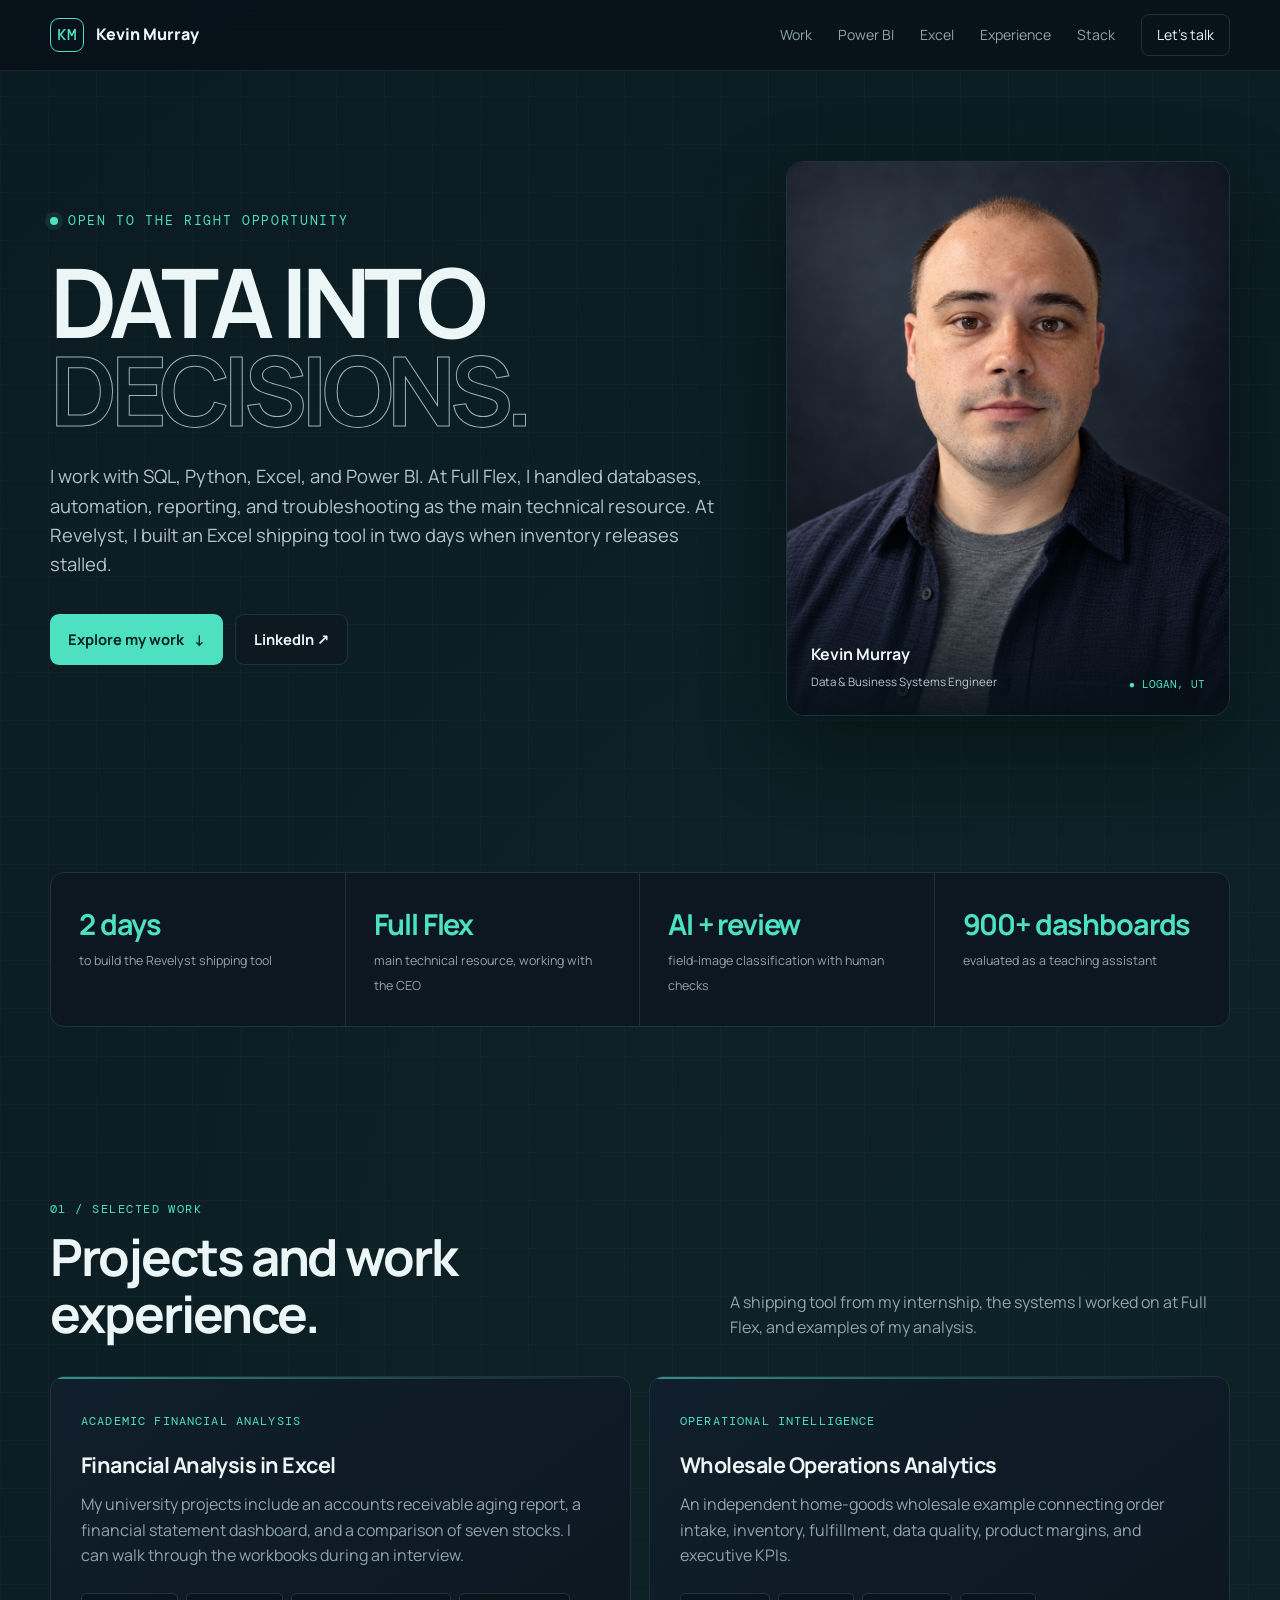
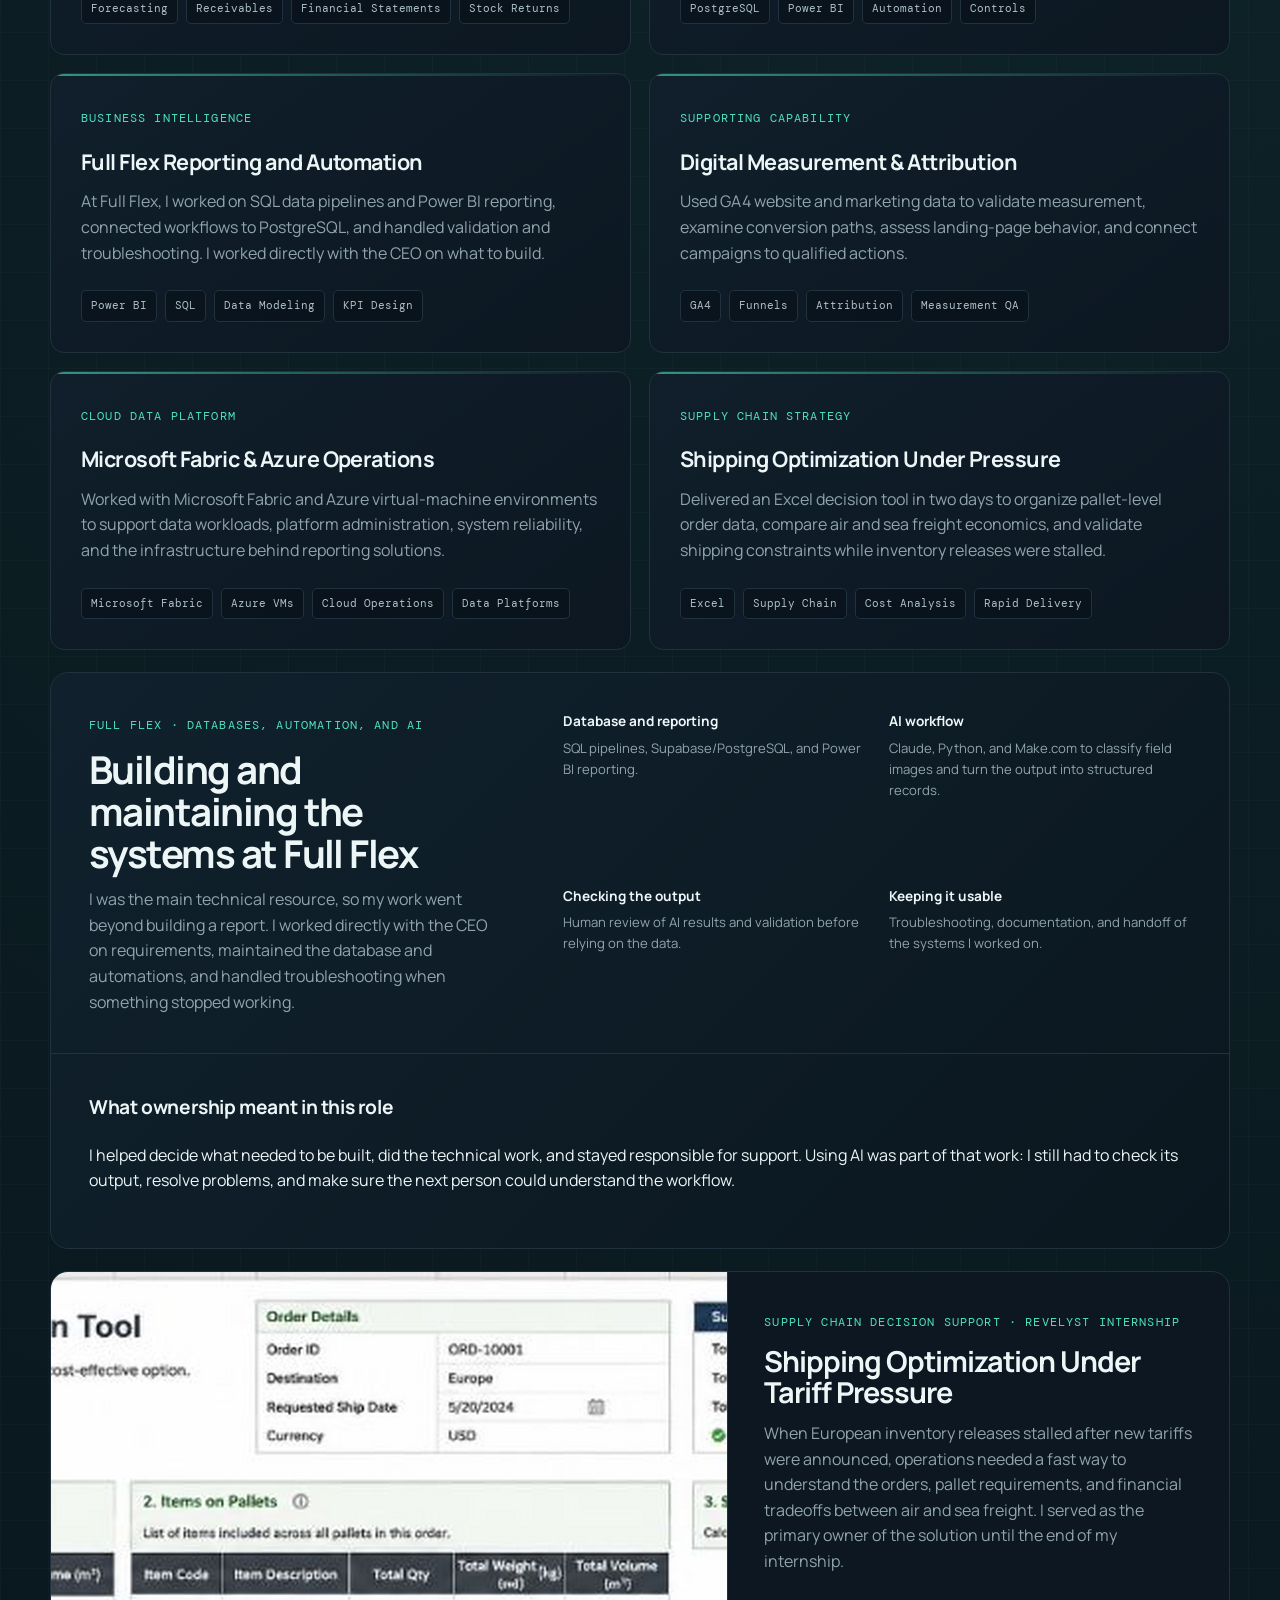
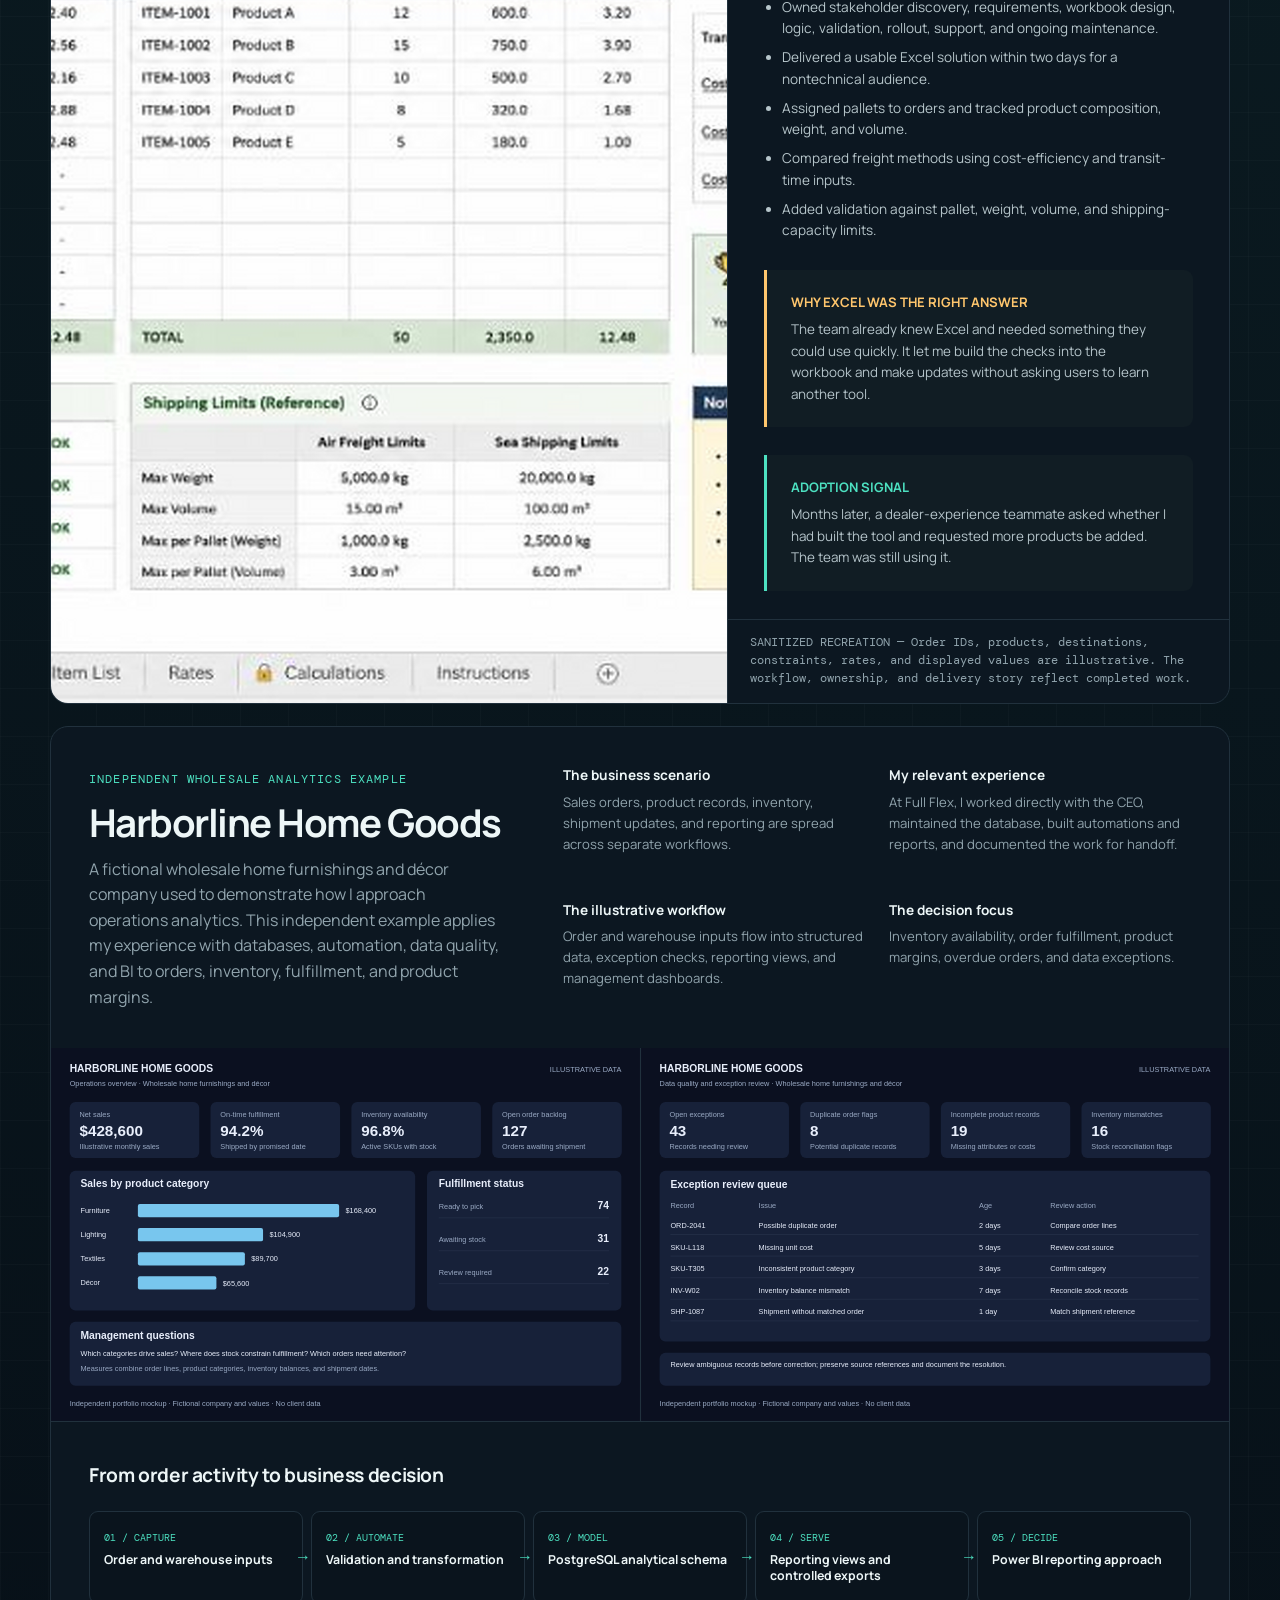
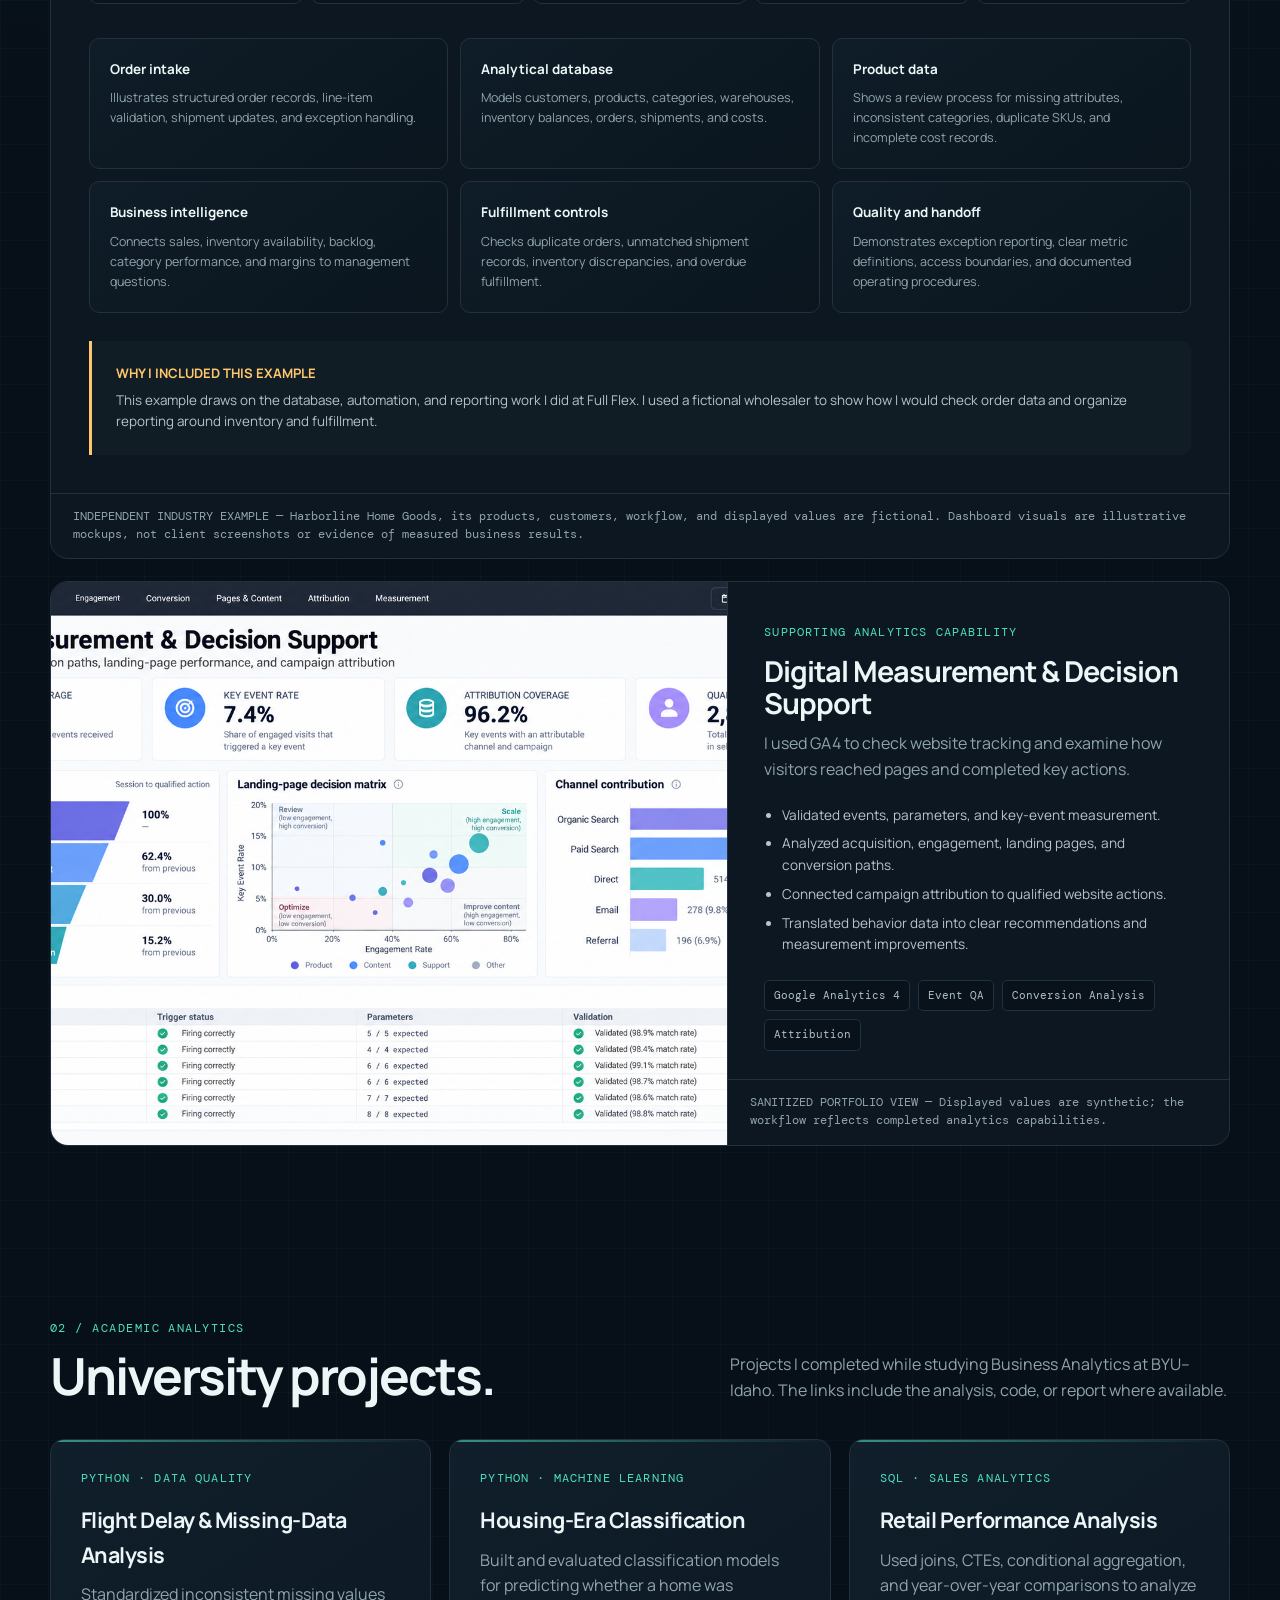
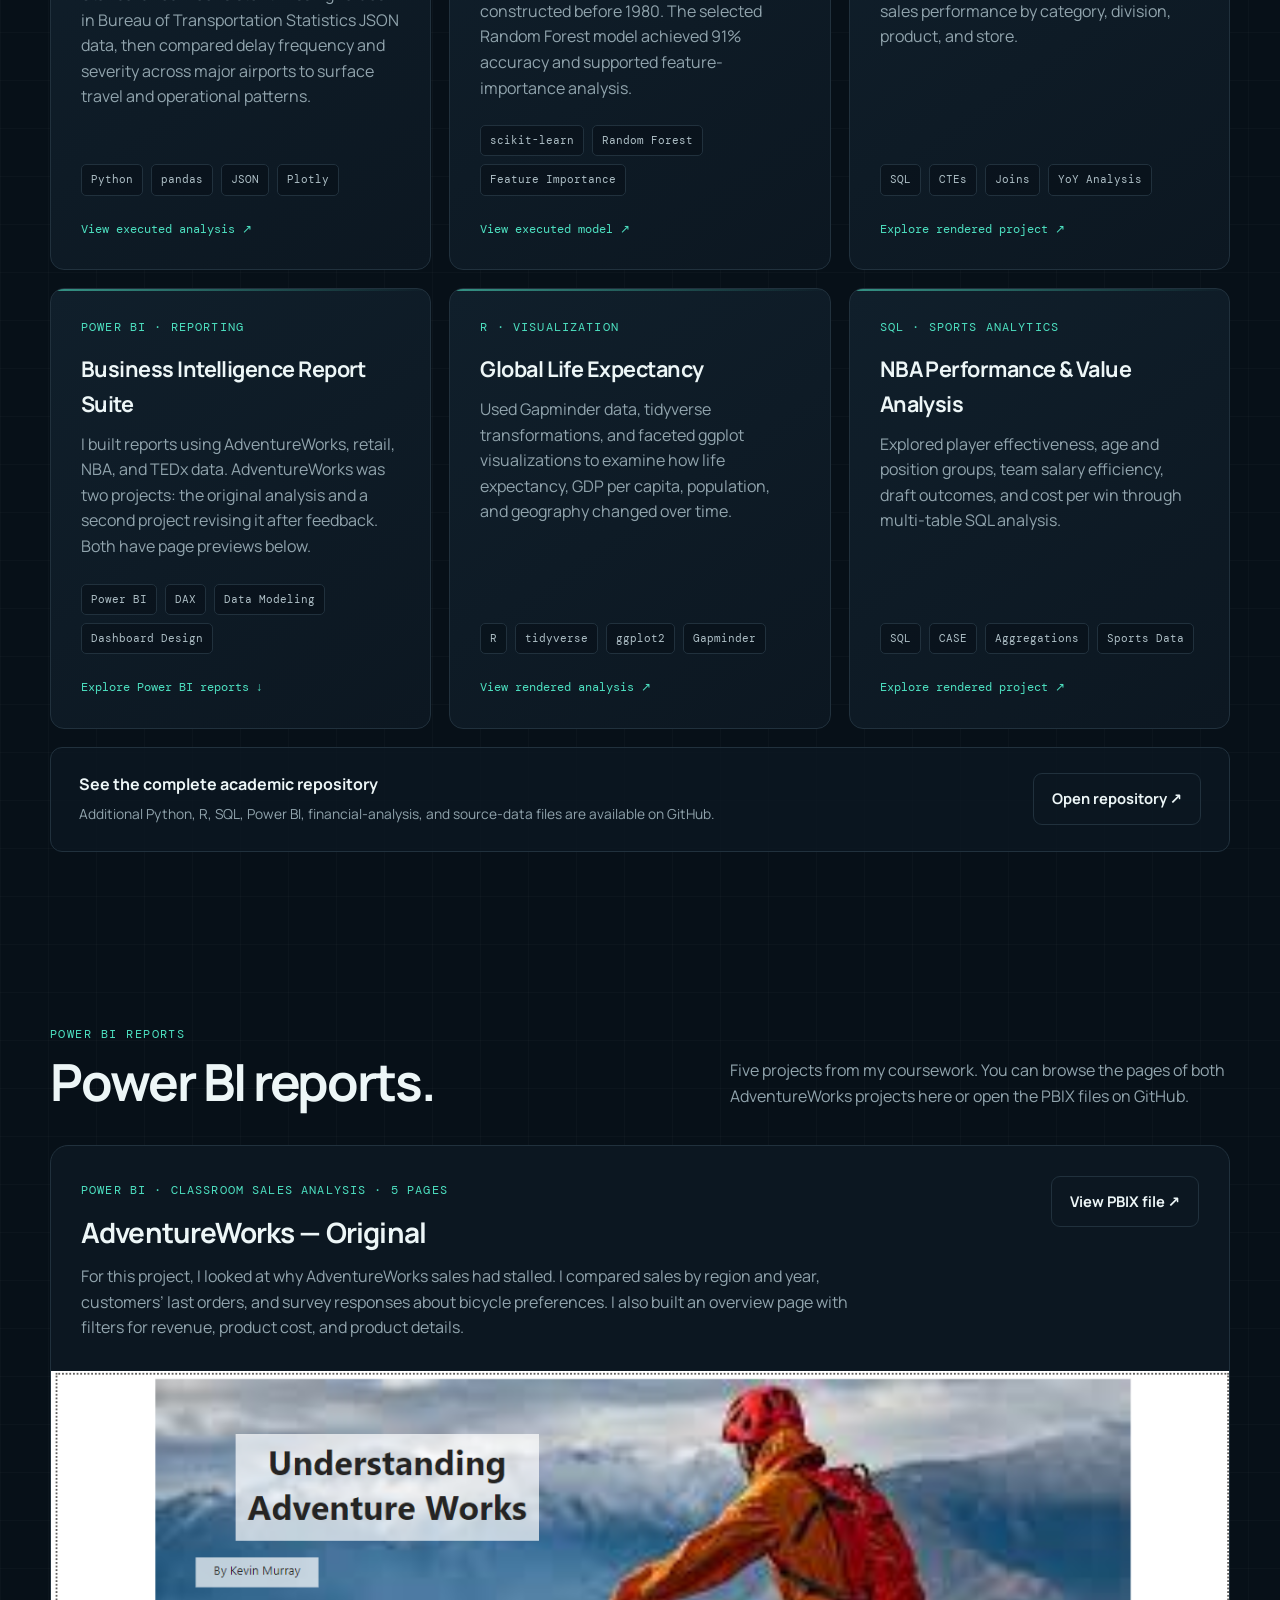
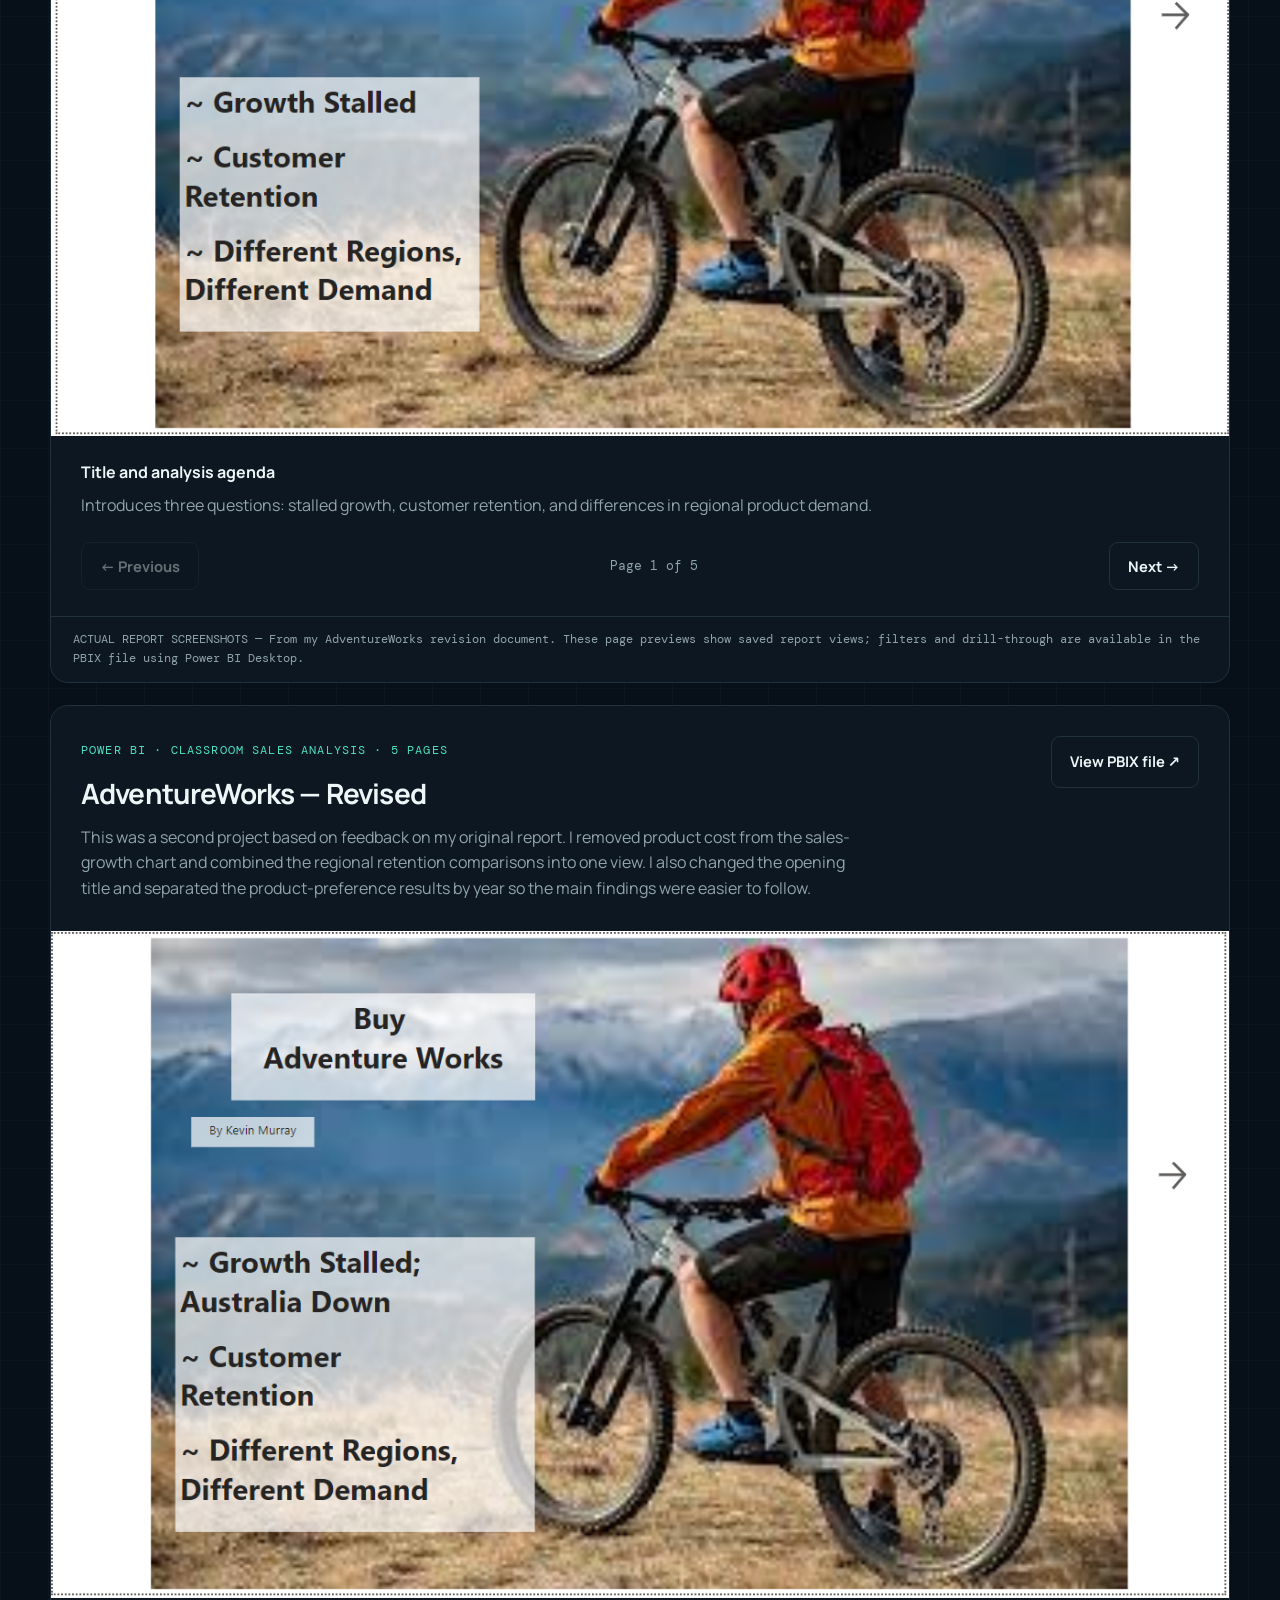
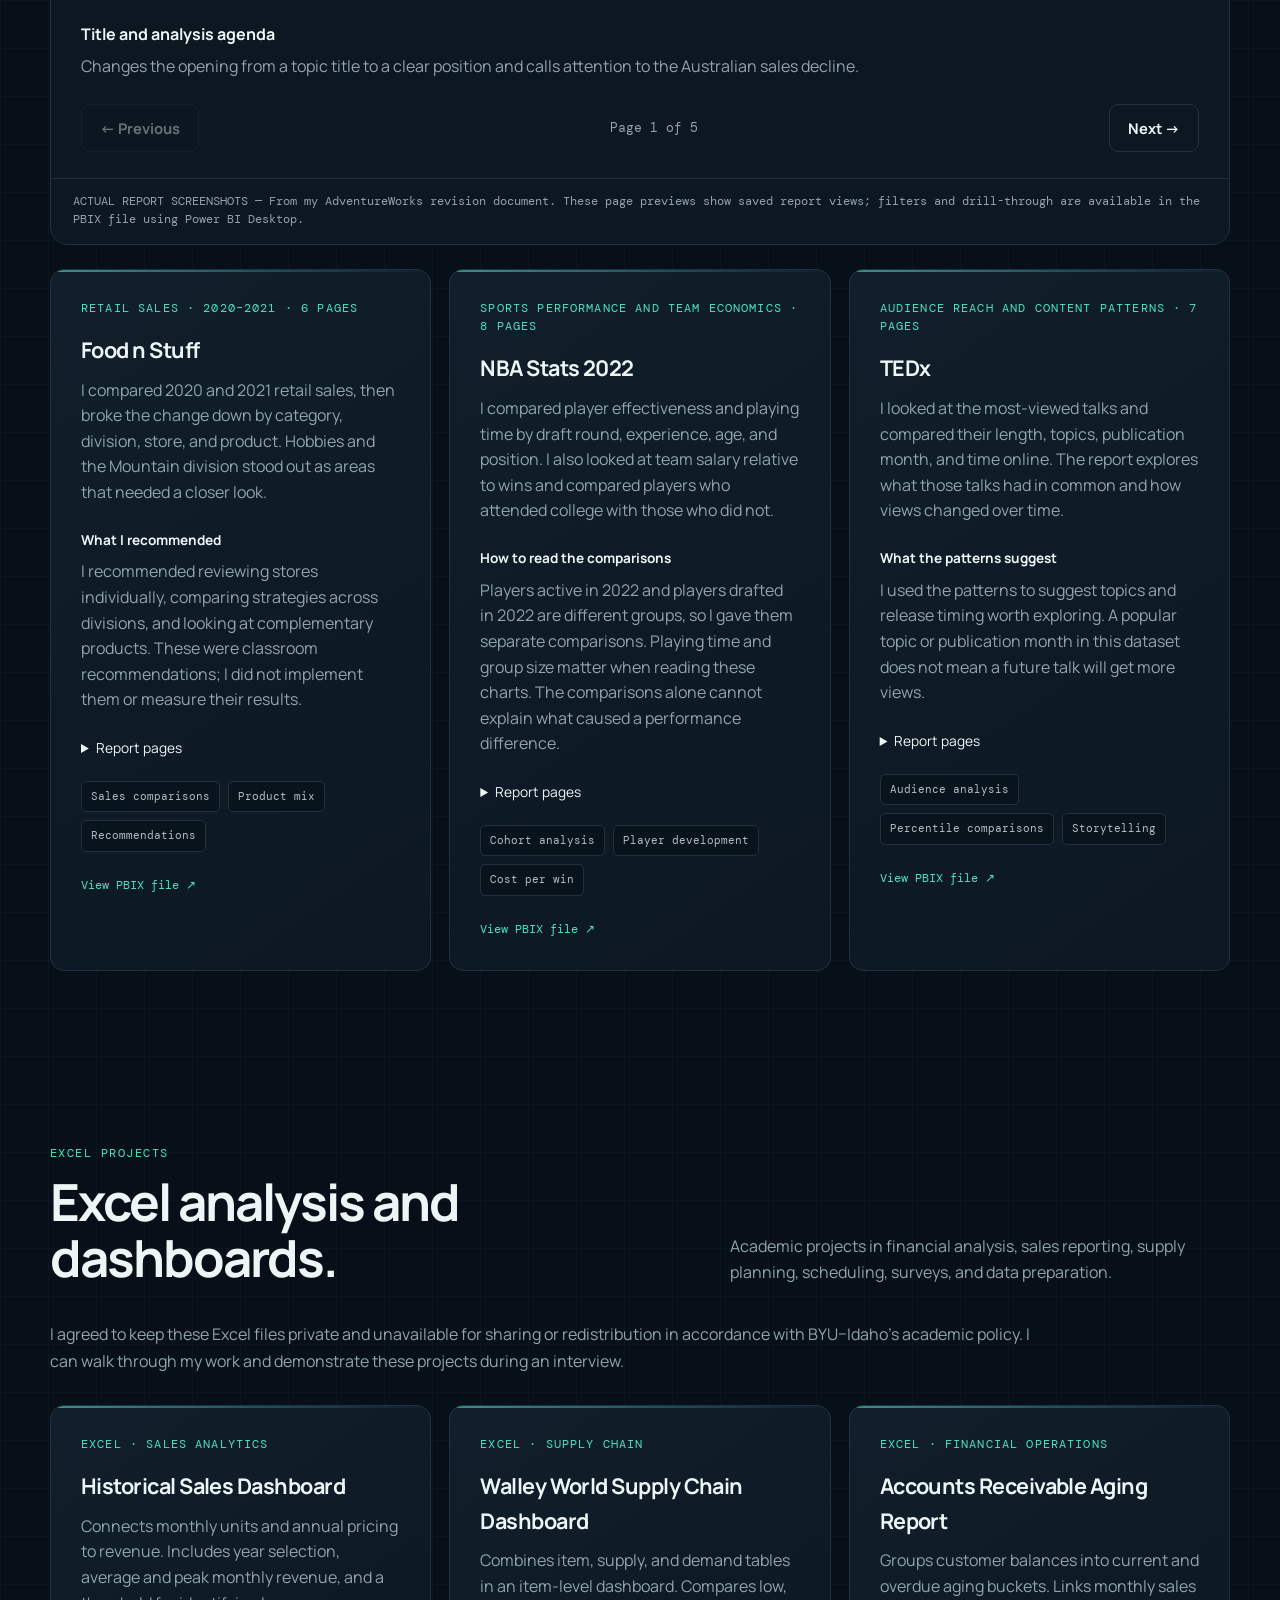
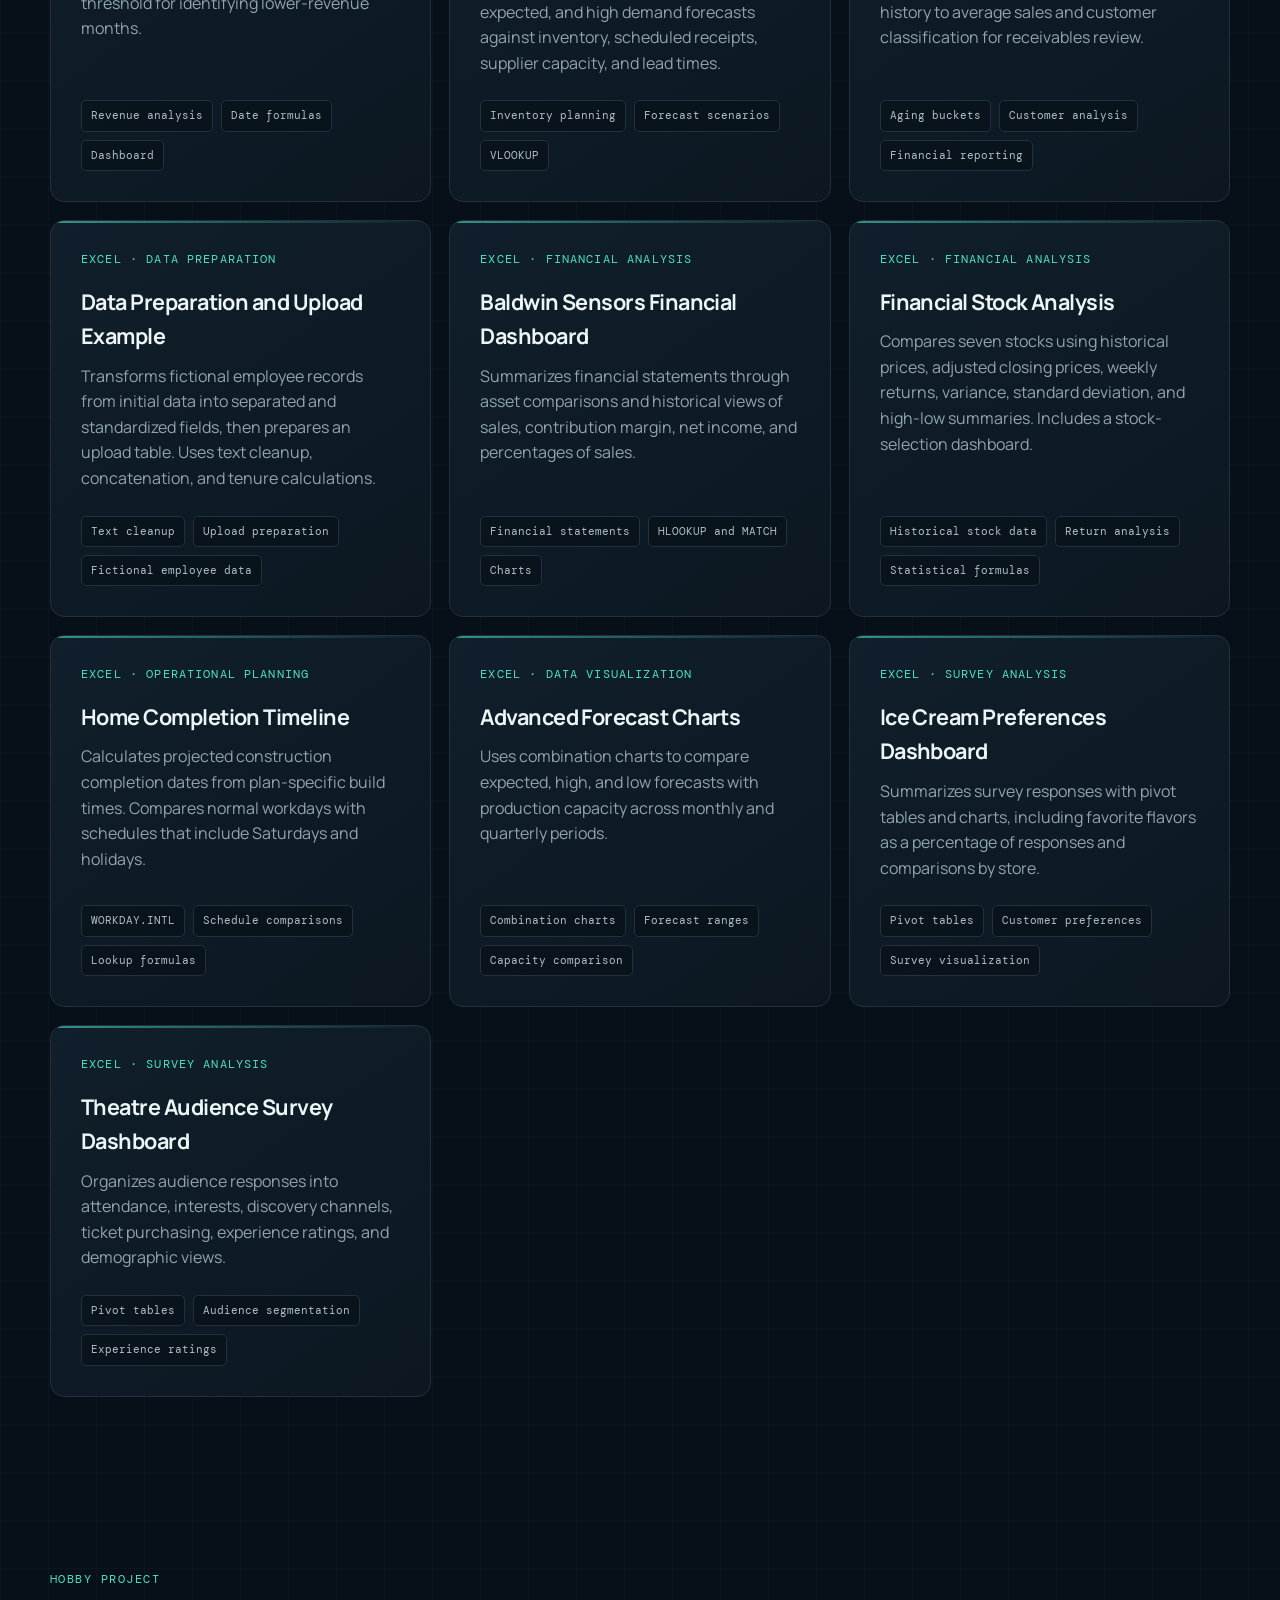
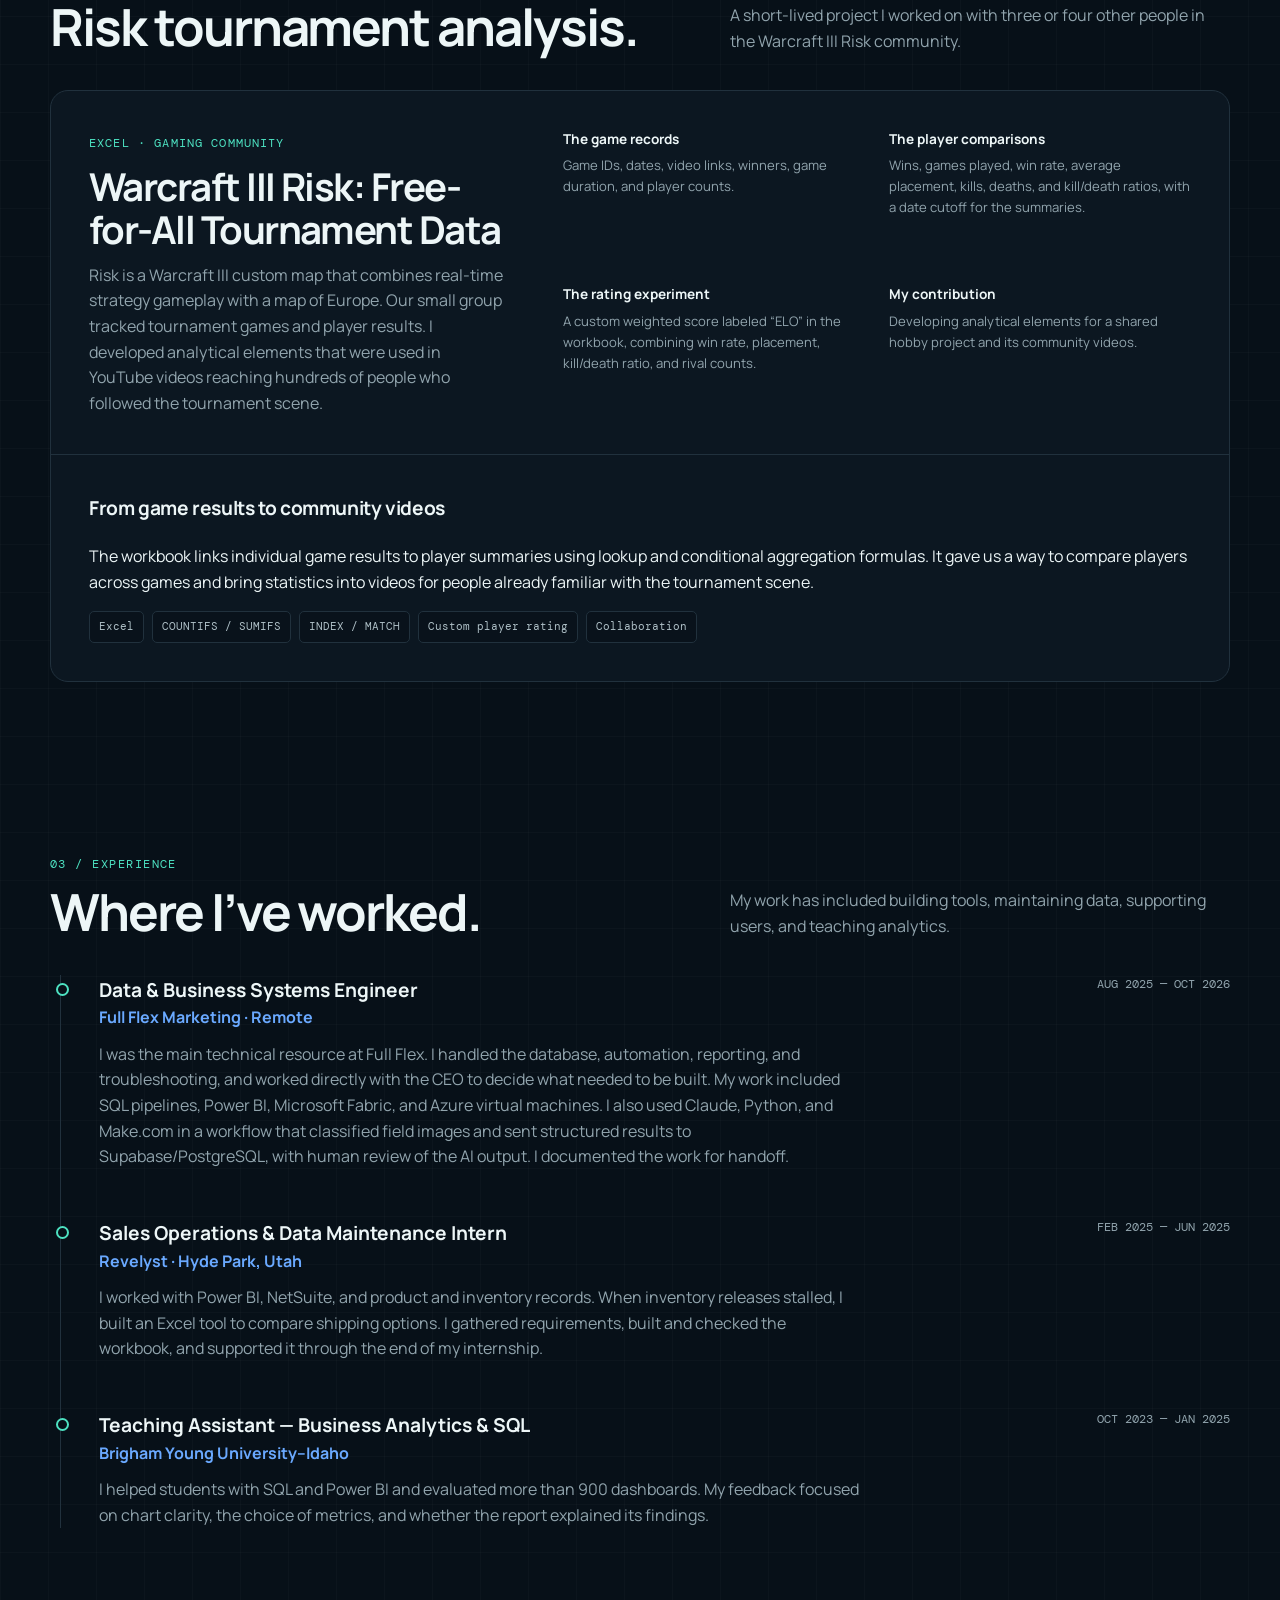
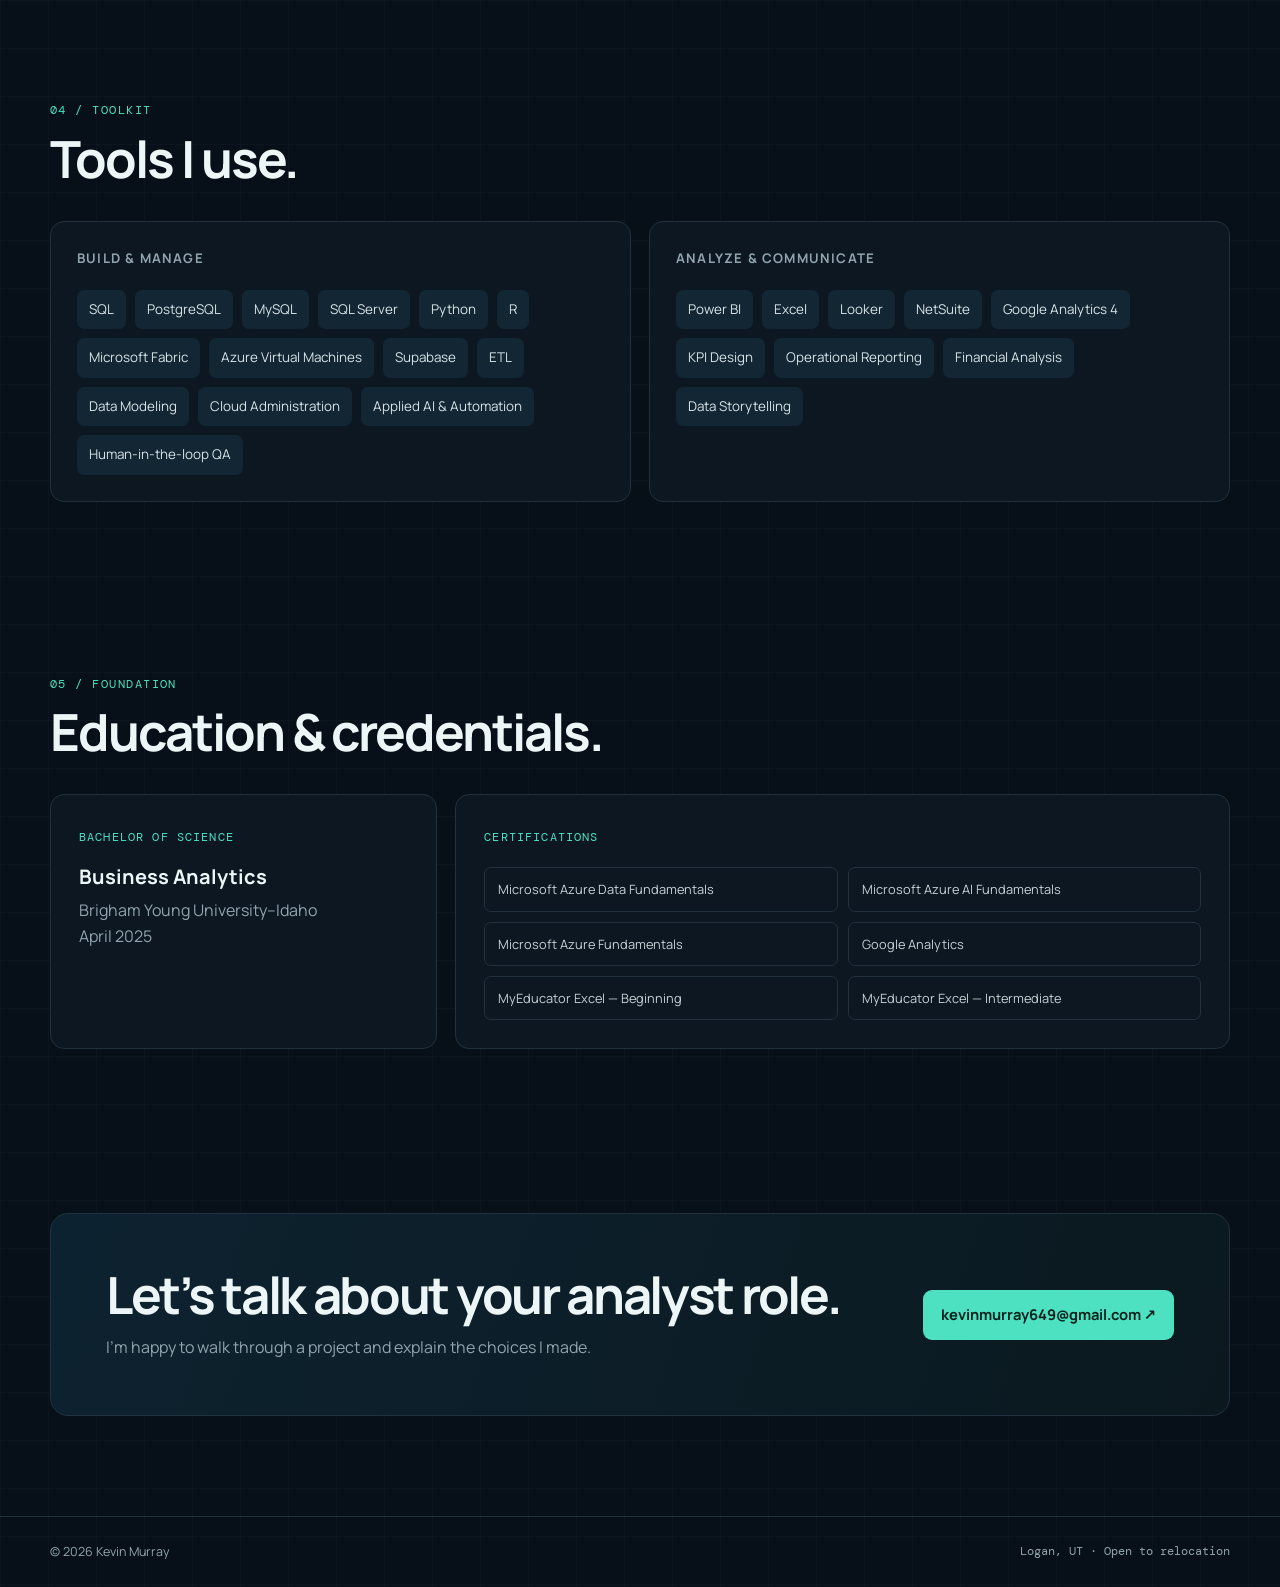
==== commit 2610c3c8: "Rewrite portfolio copy and add Risk tournament hobby project Replaces generic claims with specific F" ====
--- a/index.html
+++ b/index.html
@@ -38,40 +38,40 @@
   <header class="topbar"><nav class="wrap"><a class="brand" href="#top"><span class="mark">KM</span><span>Kevin Murray</span></a><div class="navlinks"><a href="#work">Work</a><a href="#power-bi">Power BI</a><a href="#excel-work">Excel</a><a href="#experience">Experience</a><a href="#skills">Stack</a><a class="contact" href="mailto:kevinmurray649@gmail.com">Let's talk</a></div></nav></header>
   <main id="top">
     <div class="wrap hero">
-      <div><div class="eyebrow mono"><span class="pulse"></span>Open to the right opportunity</div><h1>DATA INTO<br><span class="outline">DECISIONS.</span></h1><p class="lede">I build the systems behind better business decisions—from clean pipelines and reliable databases to dashboards leaders can actually use.</p><div class="actions"><a class="btn primary" href="#work">Explore my work <span>↓</span></a><a class="btn secondary" href="https://www.linkedin.com/in/kevinsmurray1" target="_blank" rel="noreferrer">LinkedIn ↗</a></div></div>
+      <div><div class="eyebrow mono"><span class="pulse"></span>Open to the right opportunity</div><h1>DATA INTO<br><span class="outline">DECISIONS.</span></h1><p class="lede">I work with SQL, Python, Excel, and Power BI. At Full Flex, I handled databases, automation, reporting, and troubleshooting as the main technical resource. At Revelyst, I built an Excel shipping tool in two days when inventory releases stalled.</p><div class="actions"><a class="btn primary" href="#work">Explore my work <span>↓</span></a><a class="btn secondary" href="https://www.linkedin.com/in/kevinsmurray1" target="_blank" rel="noreferrer">LinkedIn ↗</a></div></div>
       <aside class="portrait-card" aria-label="Portrait of Kevin Murray"><img src="kevin-murray-portrait.png" alt="Kevin Murray, Data and Business Systems Engineer"><div class="portrait-meta"><div><strong>Kevin Murray</strong><span>Data & Business Systems Engineer</span></div><span class="available">● LOGAN, UT</span></div></aside>
     </div>
-    <section class="wrap" aria-label="Business impact highlights"><div class="metrics"><div class="metric"><strong>Financial insight</strong><span>budgets, forecasts, margin and profitability</span></div><div class="metric"><strong>Operational visibility</strong><span>risks, workload and performance made actionable</span></div><div class="metric"><strong>End-to-end</strong><span>fragmented workflows unified</span></div><div class="metric"><strong>Decision support</strong><span>financial and operational choices clarified</span></div></div></section>
-    <section id="work" class="wrap"><div class="section-top"><div><span class="section-no mono">01 / SELECTED WORK</span><h2>Analysis that moves the business.</h2></div><p>Financial insight, operational intelligence, and reliable data systems built to support better strategic decisions.</p></div><div class="projects">
-      <article class="card"><span class="tag mono">Financial strategy</span><h3>Financial & Strategic Decision Support</h3><p>Connected revenue, expense, cash-flow, margin, and operational drivers to help leadership understand performance, evaluate scenarios, and set priorities.</p><div class="chips"><span class="chip">Forecasting</span><span class="chip">Variance Analysis</span><span class="chip">Profitability</span><span class="chip">Scenario Modeling</span></div></article>
+    <section class="wrap" aria-label="Experience highlights"><div class="metrics"><div class="metric"><strong>2 days</strong><span>to build the Revelyst shipping tool</span></div><div class="metric"><strong>Full Flex</strong><span>main technical resource, working with the CEO</span></div><div class="metric"><strong>AI + review</strong><span>field-image classification with human checks</span></div><div class="metric"><strong>900+ dashboards</strong><span>evaluated as a teaching assistant</span></div></div></section>
+    <section id="work" class="wrap"><div class="section-top"><div><span class="section-no mono">01 / SELECTED WORK</span><h2>Projects and work experience.</h2></div><p>A shipping tool from my internship, the systems I worked on at Full Flex, and examples of my analysis.</p></div><div class="projects">
+      <article class="card"><span class="tag mono">Academic financial analysis</span><h3>Financial Analysis in Excel</h3><p>My university projects include an accounts receivable aging report, a financial statement dashboard, and a comparison of seven stocks. I can walk through the workbooks during an interview.</p><div class="chips"><span class="chip">Forecasting</span><span class="chip">Receivables</span><span class="chip">Financial Statements</span><span class="chip">Stock Returns</span></div></article>
       <article class="card"><span class="tag mono">Operational intelligence</span><h3>Wholesale Operations Analytics</h3><p>An independent home-goods wholesale example connecting order intake, inventory, fulfillment, data quality, product margins, and executive KPIs.</p><div class="chips"><span class="chip">PostgreSQL</span><span class="chip">Power BI</span><span class="chip">Automation</span><span class="chip">Controls</span></div></article>
-      <article class="card"><span class="tag mono">Business intelligence</span><h3>Leadership Reporting Systems</h3><p>Built reporting experiences that made performance trends, risks, and operational drivers easier for decision-makers to understand and act on.</p><div class="chips"><span class="chip">Power BI</span><span class="chip">SQL</span><span class="chip">Data Modeling</span><span class="chip">KPI Design</span></div></article>
+      <article class="card"><span class="tag mono">Business intelligence</span><h3>Full Flex Reporting and Automation</h3><p>At Full Flex, I worked on SQL data pipelines and Power BI reporting, connected workflows to PostgreSQL, and handled validation and troubleshooting. I worked directly with the CEO on what to build.</p><div class="chips"><span class="chip">Power BI</span><span class="chip">SQL</span><span class="chip">Data Modeling</span><span class="chip">KPI Design</span></div></article>
       <article class="card"><span class="tag mono">Supporting capability</span><h3>Digital Measurement & Attribution</h3><p>Used GA4 website and marketing data to validate measurement, examine conversion paths, assess landing-page behavior, and connect campaigns to qualified actions.</p><div class="chips"><span class="chip">GA4</span><span class="chip">Funnels</span><span class="chip">Attribution</span><span class="chip">Measurement QA</span></div></article>
       <article class="card"><span class="tag mono">Cloud data platform</span><h3>Microsoft Fabric & Azure Operations</h3><p>Worked with Microsoft Fabric and Azure virtual-machine environments to support data workloads, platform administration, system reliability, and the infrastructure behind reporting solutions.</p><div class="chips"><span class="chip">Microsoft Fabric</span><span class="chip">Azure VMs</span><span class="chip">Cloud Operations</span><span class="chip">Data Platforms</span></div></article>
       <article class="card"><span class="tag mono">Supply chain strategy</span><h3>Shipping Optimization Under Pressure</h3><p>Delivered an Excel decision tool in two days to organize pallet-level order data, compare air and sea freight economics, and validate shipping constraints while inventory releases were stalled.</p><div class="chips"><span class="chip">Excel</span><span class="chip">Supply Chain</span><span class="chip">Cost Analysis</span><span class="chip">Rapid Delivery</span></div></article>
     </div>
-    <article class="case-study strategy-case" aria-labelledby="strategy-title"><div class="case-copy"><div><span class="tag mono">FEATURED DECISION-SUPPORT CASE</span><h3 id="strategy-title">Financial & Strategic Analysis</h3><p>Built practical financial views and models that connected business performance to the operating decisions behind it—helping leaders move from historical reporting to forward-looking choices.</p></div><div class="case-facts"><div><strong>The questions</strong><span>Where is performance changing, which drivers matter, what risks are emerging, and what should leadership do next?</span></div><div><strong>My approach</strong><span>Combined financial statements, budgets, operating data, and business context into structured analysis and decision-ready reporting.</span></div><div><strong>The analysis</strong><span>Revenue and expense trends, budget-to-actual variance, margins, cash flow, profitability, forecasts, and scenario comparisons.</span></div><div><strong>The strategic value</strong><span>Made tradeoffs visible, connected operational activity to financial outcomes, and translated findings into clear recommendations.</span></div></div></div><div class="strategy-banner"><div class="strategy-point"><small>01 / PLAN</small><strong>Budgets, forecasts & cash-flow visibility</strong></div><div class="strategy-point"><small>02 / EXPLAIN</small><strong>Variance, trend & driver analysis</strong></div><div class="strategy-point"><small>03 / EVALUATE</small><strong>Margin, profitability & scenarios</strong></div><div class="strategy-point"><small>04 / DECIDE</small><strong>Leadership recommendations & priorities</strong></div></div><div class="case-detail"><div class="workstreams"><div class="workstream"><strong>Performance modeling</strong><p>Structured revenue, expense, and operating inputs into repeatable views of actual performance and emerging direction.</p></div><div class="workstream"><strong>Budget & variance</strong><p>Compared plans with actuals, isolated meaningful variances, and linked changes back to underlying business drivers.</p></div><div class="workstream"><strong>Profitability analysis</strong><p>Evaluated contribution, margin, product, customer, and operational performance to clarify where value was being created or lost.</p></div><div class="workstream"><strong>Forecasting</strong><p>Built forward-looking scenarios to test assumptions, anticipate cash needs, and frame the financial implications of different choices.</p></div><div class="workstream"><strong>Strategic synthesis</strong><p>Combined quantitative findings with operational context instead of treating finance as an isolated reporting exercise.</p></div><div class="workstream"><strong>Executive communication</strong><p>Converted detailed analysis into concise conclusions, tradeoffs, and actions that leaders could evaluate quickly.</p></div></div></div><div class="disclosure">REPRESENTATIVE CASE STUDY — Describes completed analytical capabilities and decision-support work. Confidential company identities and financial values are intentionally omitted.</div></article>
-    <article class="case-study supporting-case" aria-labelledby="shipping-title"><a class="supporting-visual" href="shipping-optimization-tool-hires.png" target="_blank" aria-label="Open high-resolution sanitized shipping optimization workbook screenshot"><img src="shipping-optimization-tool-hires.png" alt="Sanitized Excel shipping optimization tool comparing air and sea freight using pallet weights, volume, capacity constraints, and estimated costs"></a><div class="supporting-copy"><span class="tag mono">SUPPLY CHAIN DECISION SUPPORT · REVELYST INTERNSHIP</span><h3 id="shipping-title">Shipping Optimization Under Tariff Pressure</h3><p>When European inventory releases stalled after new tariffs were announced, operations needed a fast way to understand the orders, pallet requirements, and financial tradeoffs between air and sea freight. I served as the primary owner of the solution until the end of my internship.</p><ul><li>Owned stakeholder discovery, requirements, workbook design, logic, validation, rollout, support, and ongoing maintenance.</li><li>Delivered a usable Excel solution within two days for a nontechnical audience.</li><li>Assigned pallets to orders and tracked product composition, weight, and volume.</li><li>Compared freight methods using cost-efficiency and transit-time inputs.</li><li>Added validation against pallet, weight, volume, and shipping-capacity limits.</li></ul><div class="judgment"><strong>WHY EXCEL WAS THE RIGHT ANSWER</strong><p>It was the fastest path to deployment, matched the users’ existing skills, and supported forms, validation, alerts, and flexible internal maintenance without additional technical overhead.</p></div><div class="judgment" style="border-left-color:var(--mint)"><strong style="color:var(--mint)">ADOPTION SIGNAL</strong><p>Months later, a dealer-experience teammate sought me out, confirmed that I had built the tool, and requested additional products because the team was actively using it.</p></div><div class="disclosure" style="margin:28px -36px -36px">SANITIZED RECREATION — Order IDs, products, destinations, constraints, rates, and displayed values are illustrative. The workflow, ownership, and delivery story reflect completed work.</div></div></article>
-    <article class="case-study" aria-labelledby="wholesale-title"><div class="case-copy"><div><span class="tag mono">INDEPENDENT WHOLESALE ANALYTICS EXAMPLE</span><h3 id="wholesale-title">Harborline Home Goods</h3><p>A fictional wholesale home furnishings and décor company used to demonstrate how I approach operations analytics. This independent example applies my experience with databases, automation, data quality, and BI to orders, inventory, fulfillment, and product margins.</p></div><div class="case-facts"><div><strong>The business scenario</strong><span>Sales orders, product records, inventory, shipment updates, and reporting are spread across separate workflows.</span></div><div><strong>My relevant experience</strong><span>Requirements discovery, workflow design, database administration, automation, validation, BI, access review, and technical documentation.</span></div><div><strong>The illustrative workflow</strong><span>Order and warehouse inputs flow into structured data, exception checks, reporting views, and management dashboards.</span></div><div><strong>The decision focus</strong><span>Inventory availability, order fulfillment, product margins, overdue orders, and data exceptions.</span></div></div></div><div class="gallery"><a href="harborline-operations.svg" target="_blank" aria-label="Open fictional wholesale operations dashboard"><img src="harborline-operations.svg" alt="Harborline Home Goods illustrative wholesale dashboard showing sales, order fulfillment, inventory availability, and product categories"></a><a href="harborline-data-quality.svg" target="_blank" aria-label="Open fictional wholesale data quality dashboard"><img src="harborline-data-quality.svg" alt="Harborline Home Goods illustrative data quality dashboard showing duplicate orders, missing product data, inventory discrepancies, and exception aging"></a></div><div class="case-detail"><h4>From order activity to business decision</h4><div class="architecture"><div class="arch-step"><small>01 / CAPTURE</small><strong>Order and warehouse inputs</strong></div><div class="arch-step"><small>02 / AUTOMATE</small><strong>Validation and transformation</strong></div><div class="arch-step"><small>03 / MODEL</small><strong>PostgreSQL analytical schema</strong></div><div class="arch-step"><small>04 / SERVE</small><strong>Reporting views and controlled exports</strong></div><div class="arch-step"><small>05 / DECIDE</small><strong>Power BI reporting approach</strong></div></div><div class="workstreams"><div class="workstream"><strong>Order intake</strong><p>Illustrates structured order records, line-item validation, shipment updates, and exception handling.</p></div><div class="workstream"><strong>Analytical database</strong><p>Models customers, products, categories, warehouses, inventory balances, orders, shipments, and costs.</p></div><div class="workstream"><strong>Product data</strong><p>Shows a review process for missing attributes, inconsistent categories, duplicate SKUs, and incomplete cost records.</p></div><div class="workstream"><strong>Business intelligence</strong><p>Connects sales, inventory availability, backlog, category performance, and margins to management questions.</p></div><div class="workstream"><strong>Fulfillment controls</strong><p>Checks duplicate orders, unmatched shipment records, inventory discrepancies, and overdue fulfillment.</p></div><div class="workstream"><strong>Quality and handoff</strong><p>Demonstrates exception reporting, clear metric definitions, access boundaries, and documented operating procedures.</p></div></div><div class="judgment"><strong>TRANSFERABLE TECHNICAL OWNERSHIP</strong><p>My professional experience spans the data path from requirements and ingestion through database work, validation, reporting, troubleshooting, and handoff. This example demonstrates those skills in a separate fictional industry context.</p></div></div><div class="disclosure">INDEPENDENT INDUSTRY EXAMPLE — Harborline Home Goods, its products, customers, workflow, and displayed values are fictional. Dashboard visuals are illustrative mockups, not client screenshots or evidence of measured business results.</div></article>
-    <article class="case-study supporting-case" aria-labelledby="ga4-title"><a class="supporting-visual" href="digital-measurement-dashboard.png" target="_blank" aria-label="Open synthetic digital measurement dashboard"><img src="digital-measurement-dashboard.png" alt="Synthetic GA4-inspired digital measurement dashboard showing tracking coverage, conversion paths, attribution, landing-page performance, and measurement quality"></a><div class="supporting-copy"><span class="tag mono">SUPPORTING ANALYTICS CAPABILITY</span><h3 id="ga4-title">Digital Measurement & Decision Support</h3><p>Applied GA4 website and marketing data as one input into broader business analysis—not as the center of the work.</p><ul><li>Validated events, parameters, and key-event measurement.</li><li>Analyzed acquisition, engagement, landing pages, and conversion paths.</li><li>Connected campaign attribution to qualified website actions.</li><li>Translated behavior data into clear recommendations and measurement improvements.</li></ul><div class="chips"><span class="chip">Google Analytics 4</span><span class="chip">Event QA</span><span class="chip">Conversion Analysis</span><span class="chip">Attribution</span></div><div class="disclosure" style="margin:28px -36px -36px">SANITIZED PORTFOLIO VIEW — Displayed values are synthetic; the workflow reflects completed analytics capabilities.</div></div></article>
+    <article class="case-study strategy-case" aria-labelledby="strategy-title"><div class="case-copy"><div><span class="tag mono">FULL FLEX · DATABASES, AUTOMATION, AND AI</span><h3 id="strategy-title">Building and maintaining the systems at Full Flex</h3><p>I was the main technical resource, so my work went beyond building a report. I worked directly with the CEO on requirements, maintained the database and automations, and handled troubleshooting when something stopped working.</p></div><div class="case-facts"><div><strong>Database and reporting</strong><span>SQL pipelines, Supabase/PostgreSQL, and Power BI reporting.</span></div><div><strong>AI workflow</strong><span>Claude, Python, and Make.com to classify field images and turn the output into structured records.</span></div><div><strong>Checking the output</strong><span>Human review of AI results and validation before relying on the data.</span></div><div><strong>Keeping it usable</strong><span>Troubleshooting, documentation, and handoff of the systems I worked on.</span></div></div></div><div class="case-detail"><h4>What ownership meant in this role</h4><p>I helped decide what needed to be built, did the technical work, and stayed responsible for support. Using AI was part of that work: I still had to check its output, resolve problems, and make sure the next person could understand the workflow.</p></div></article>
+    <article class="case-study supporting-case" aria-labelledby="shipping-title"><a class="supporting-visual" href="shipping-optimization-tool-hires.png" target="_blank" aria-label="Open high-resolution sanitized shipping optimization workbook screenshot"><img src="shipping-optimization-tool-hires.png" alt="Sanitized Excel shipping optimization tool comparing air and sea freight using pallet weights, volume, capacity constraints, and estimated costs"></a><div class="supporting-copy"><span class="tag mono">SUPPLY CHAIN DECISION SUPPORT · REVELYST INTERNSHIP</span><h3 id="shipping-title">Shipping Optimization Under Tariff Pressure</h3><p>When European inventory releases stalled after new tariffs were announced, operations needed a fast way to understand the orders, pallet requirements, and financial tradeoffs between air and sea freight. I served as the primary owner of the solution until the end of my internship.</p><ul><li>Owned stakeholder discovery, requirements, workbook design, logic, validation, rollout, support, and ongoing maintenance.</li><li>Delivered a usable Excel solution within two days for a nontechnical audience.</li><li>Assigned pallets to orders and tracked product composition, weight, and volume.</li><li>Compared freight methods using cost-efficiency and transit-time inputs.</li><li>Added validation against pallet, weight, volume, and shipping-capacity limits.</li></ul><div class="judgment"><strong>WHY EXCEL WAS THE RIGHT ANSWER</strong><p>The team already knew Excel and needed something they could use quickly. It let me build the checks into the workbook and make updates without asking users to learn another tool.</p></div><div class="judgment" style="border-left-color:var(--mint)"><strong style="color:var(--mint)">ADOPTION SIGNAL</strong><p>Months later, a dealer-experience teammate asked whether I had built the tool and requested more products be added. The team was still using it.</p></div><div class="disclosure" style="margin:28px -36px -36px">SANITIZED RECREATION — Order IDs, products, destinations, constraints, rates, and displayed values are illustrative. The workflow, ownership, and delivery story reflect completed work.</div></div></article>
+    <article class="case-study" aria-labelledby="wholesale-title"><div class="case-copy"><div><span class="tag mono">INDEPENDENT WHOLESALE ANALYTICS EXAMPLE</span><h3 id="wholesale-title">Harborline Home Goods</h3><p>A fictional wholesale home furnishings and décor company used to demonstrate how I approach operations analytics. This independent example applies my experience with databases, automation, data quality, and BI to orders, inventory, fulfillment, and product margins.</p></div><div class="case-facts"><div><strong>The business scenario</strong><span>Sales orders, product records, inventory, shipment updates, and reporting are spread across separate workflows.</span></div><div><strong>My relevant experience</strong><span>At Full Flex, I worked directly with the CEO, maintained the database, built automations and reports, and documented the work for handoff.</span></div><div><strong>The illustrative workflow</strong><span>Order and warehouse inputs flow into structured data, exception checks, reporting views, and management dashboards.</span></div><div><strong>The decision focus</strong><span>Inventory availability, order fulfillment, product margins, overdue orders, and data exceptions.</span></div></div></div><div class="gallery"><a href="harborline-operations.svg" target="_blank" aria-label="Open fictional wholesale operations dashboard"><img src="harborline-operations.svg" alt="Harborline Home Goods illustrative wholesale dashboard showing sales, order fulfillment, inventory availability, and product categories"></a><a href="harborline-data-quality.svg" target="_blank" aria-label="Open fictional wholesale data quality dashboard"><img src="harborline-data-quality.svg" alt="Harborline Home Goods illustrative data quality dashboard showing duplicate orders, missing product data, inventory discrepancies, and exception aging"></a></div><div class="case-detail"><h4>From order activity to business decision</h4><div class="architecture"><div class="arch-step"><small>01 / CAPTURE</small><strong>Order and warehouse inputs</strong></div><div class="arch-step"><small>02 / AUTOMATE</small><strong>Validation and transformation</strong></div><div class="arch-step"><small>03 / MODEL</small><strong>PostgreSQL analytical schema</strong></div><div class="arch-step"><small>04 / SERVE</small><strong>Reporting views and controlled exports</strong></div><div class="arch-step"><small>05 / DECIDE</small><strong>Power BI reporting approach</strong></div></div><div class="workstreams"><div class="workstream"><strong>Order intake</strong><p>Illustrates structured order records, line-item validation, shipment updates, and exception handling.</p></div><div class="workstream"><strong>Analytical database</strong><p>Models customers, products, categories, warehouses, inventory balances, orders, shipments, and costs.</p></div><div class="workstream"><strong>Product data</strong><p>Shows a review process for missing attributes, inconsistent categories, duplicate SKUs, and incomplete cost records.</p></div><div class="workstream"><strong>Business intelligence</strong><p>Connects sales, inventory availability, backlog, category performance, and margins to management questions.</p></div><div class="workstream"><strong>Fulfillment controls</strong><p>Checks duplicate orders, unmatched shipment records, inventory discrepancies, and overdue fulfillment.</p></div><div class="workstream"><strong>Quality and handoff</strong><p>Demonstrates exception reporting, clear metric definitions, access boundaries, and documented operating procedures.</p></div></div><div class="judgment"><strong>WHY I INCLUDED THIS EXAMPLE</strong><p>This example draws on the database, automation, and reporting work I did at Full Flex. I used a fictional wholesaler to show how I would check order data and organize reporting around inventory and fulfillment.</p></div></div><div class="disclosure">INDEPENDENT INDUSTRY EXAMPLE — Harborline Home Goods, its products, customers, workflow, and displayed values are fictional. Dashboard visuals are illustrative mockups, not client screenshots or evidence of measured business results.</div></article>
+    <article class="case-study supporting-case" aria-labelledby="ga4-title"><a class="supporting-visual" href="digital-measurement-dashboard.png" target="_blank" aria-label="Open synthetic digital measurement dashboard"><img src="digital-measurement-dashboard.png" alt="Synthetic GA4-inspired digital measurement dashboard showing tracking coverage, conversion paths, attribution, landing-page performance, and measurement quality"></a><div class="supporting-copy"><span class="tag mono">SUPPORTING ANALYTICS CAPABILITY</span><h3 id="ga4-title">Digital Measurement & Decision Support</h3><p>I used GA4 to check website tracking and examine how visitors reached pages and completed key actions.</p><ul><li>Validated events, parameters, and key-event measurement.</li><li>Analyzed acquisition, engagement, landing pages, and conversion paths.</li><li>Connected campaign attribution to qualified website actions.</li><li>Translated behavior data into clear recommendations and measurement improvements.</li></ul><div class="chips"><span class="chip">Google Analytics 4</span><span class="chip">Event QA</span><span class="chip">Conversion Analysis</span><span class="chip">Attribution</span></div><div class="disclosure" style="margin:28px -36px -36px">SANITIZED PORTFOLIO VIEW — Displayed values are synthetic; the workflow reflects completed analytics capabilities.</div></div></article>
     </section>
-    <section id="academic" class="wrap"><div class="section-top"><div><span class="section-no mono">02 / ACADEMIC ANALYTICS</span><h2>Foundations built by doing.</h2></div><p>Completed university projects demonstrating applied SQL, Python, R, machine learning, data cleaning, and business intelligence.</p></div><div class="academic-grid">
+    <section id="academic" class="wrap"><div class="section-top"><div><span class="section-no mono">02 / ACADEMIC ANALYTICS</span><h2>University projects.</h2></div><p>Projects I completed while studying Business Analytics at BYU–Idaho. The links include the analysis, code, or report where available.</p></div><div class="academic-grid">
       <article class="card academic-card"><span class="tag mono">Python · Data quality</span><h3>Flight Delay & Missing-Data Analysis</h3><p>Standardized inconsistent missing values in Bureau of Transportation Statistics JSON data, then compared delay frequency and severity across major airports to surface travel and operational patterns.</p><div class="chips"><span class="chip">Python</span><span class="chip">pandas</span><span class="chip">JSON</span><span class="chip">Plotly</span></div><a class="project-link" href="projects/flight-delay-analysis.html">View executed analysis ↗</a></article>
       <article class="card academic-card"><span class="tag mono">Python · Machine learning</span><h3>Housing-Era Classification</h3><p>Built and evaluated classification models for predicting whether a home was constructed before 1980. The selected Random Forest model achieved 91% accuracy and supported feature-importance analysis.</p><div class="chips"><span class="chip">scikit-learn</span><span class="chip">Random Forest</span><span class="chip">Feature Importance</span></div><a class="project-link" href="projects/housing-era-classification.html">View executed model ↗</a></article>
       <article class="card academic-card"><span class="tag mono">SQL · Sales analytics</span><h3>Retail Performance Analysis</h3><p>Used joins, CTEs, conditional aggregation, and year-over-year comparisons to analyze sales performance by category, division, product, and store.</p><div class="chips"><span class="chip">SQL</span><span class="chip">CTEs</span><span class="chip">Joins</span><span class="chip">YoY Analysis</span></div><a class="project-link" href="academic-work.html#retail-sql">Explore rendered project ↗</a></article>
-      <article class="card academic-card"><span class="tag mono">Power BI · Reporting</span><h3>Business Intelligence Report Suite</h3><p>Produced completed Power BI reports using AdventureWorks, retail, NBA, and TEDx datasets, including an original-to-revised AdventureWorks report demonstrating iterative dashboard improvement. Explore the individual reports and AdventureWorks page previews below.</p><div class="chips"><span class="chip">Power BI</span><span class="chip">DAX</span><span class="chip">Data Modeling</span><span class="chip">Dashboard Design</span></div><a class="project-link" href="#power-bi">Explore Power BI reports ↓</a></article>
+      <article class="card academic-card"><span class="tag mono">Power BI · Reporting</span><h3>Business Intelligence Report Suite</h3><p>I built reports using AdventureWorks, retail, NBA, and TEDx data. AdventureWorks was two projects: the original analysis and a second project revising it after feedback. Both have page previews below.</p><div class="chips"><span class="chip">Power BI</span><span class="chip">DAX</span><span class="chip">Data Modeling</span><span class="chip">Dashboard Design</span></div><a class="project-link" href="#power-bi">Explore Power BI reports ↓</a></article>
       <article class="card academic-card"><span class="tag mono">R · Visualization</span><h3>Global Life Expectancy</h3><p>Used Gapminder data, tidyverse transformations, and faceted ggplot visualizations to examine how life expectancy, GDP per capita, population, and geography changed over time.</p><div class="chips"><span class="chip">R</span><span class="chip">tidyverse</span><span class="chip">ggplot2</span><span class="chip">Gapminder</span></div><a class="project-link" href="projects/global-life-expectancy.html">View rendered analysis ↗</a></article>
       <article class="card academic-card"><span class="tag mono">SQL · Sports analytics</span><h3>NBA Performance & Value Analysis</h3><p>Explored player effectiveness, age and position groups, team salary efficiency, draft outcomes, and cost per win through multi-table SQL analysis.</p><div class="chips"><span class="chip">SQL</span><span class="chip">CASE</span><span class="chip">Aggregations</span><span class="chip">Sports Data</span></div><a class="project-link" href="academic-work.html#nba-sql">Explore rendered project ↗</a></article>
     </div><div class="repo-callout"><div><strong>See the complete academic repository</strong><span>Additional Python, R, SQL, Power BI, financial-analysis, and source-data files are available on GitHub.</span></div><a class="btn secondary" href="https://github.com/kmurray649/Data-Analytics-Portfolio" target="_blank" rel="noreferrer">Open repository ↗</a></div></section>
-    <section id="power-bi" class="wrap"><div class="section-top"><div><span class="section-no mono">POWER BI REPORTS</span><h2>From analysis to a clear story.</h2></div><p>Five academic reports showing how I frame questions, compare data, and communicate findings. AdventureWorks includes original and revised page previews to show how I improved the presentation.</p></div><article class="case-study pbi-report"><div class="pbi-heading"><div><span class="tag mono">POWER BI · CLASSROOM SALES ANALYSIS · 5 PAGES</span><h3>AdventureWorks — Original</h3><p>My original report connects regional sales trends, customer activity, and survey preferences to business questions. It includes an overview page for exploring revenue, cost, and product information.</p></div><a class="btn secondary" href="https://github.com/kmurray649/Data-Analytics-Portfolio/blob/main/Power%20BI/Reports/Adventure_Works_Original.pbix" target="_blank" rel="noreferrer">View PBIX file ↗</a></div><div class="pbi-carousel" aria-label="AdventureWorks — Original report pages" data-report="original"><figure class="pbi-slide" ><a href="pbi-original-1.png" target="_blank" rel="noreferrer" aria-label="Open AdventureWorks — Original: Title and analysis agenda"><img src="pbi-original-1.png" alt="AdventureWorks — Original report page: Title and analysis agenda" loading="lazy"></a><figcaption><strong>Title and analysis agenda</strong><p>Introduces three questions: stalled growth, customer retention, and differences in regional product demand.</p></figcaption></figure><figure class="pbi-slide" hidden><a href="pbi-original-2.png" target="_blank" rel="noreferrer" aria-label="Open AdventureWorks — Original: Regional sales growth"><img src="pbi-original-2.png" alt="AdventureWorks — Original report page: Regional sales growth" loading="lazy"></a><figcaption><strong>Regional sales growth</strong><p>Compares revenue and product costs across geographic groups and years. The report highlights sales of $23.71M in 2021 versus $23.30M in 2022.</p></figcaption></figure><figure class="pbi-slide" hidden><a href="pbi-original-3.png" target="_blank" rel="noreferrer" aria-label="Open AdventureWorks — Original: Customer retention"><img src="pbi-original-3.png" alt="AdventureWorks — Original report page: Customer retention" loading="lazy"></a><figcaption><strong>Customer retention</strong><p>Breaks down the last order year by region to examine customer activity and potential retention opportunities.</p></figcaption></figure><figure class="pbi-slide" hidden><a href="pbi-original-4.png" target="_blank" rel="noreferrer" aria-label="Open AdventureWorks — Original: Product preferences by region"><img src="pbi-original-4.png" alt="AdventureWorks — Original report page: Product preferences by region" loading="lazy"></a><figcaption><strong>Product preferences by region</strong><p>Compares surveyed bicycle preferences across regions to inform product mix and promotion decisions.</p></figcaption></figure><figure class="pbi-slide" hidden><a href="pbi-original-5.png" target="_blank" rel="noreferrer" aria-label="Open AdventureWorks — Original: Revenue and product cost overview"><img src="pbi-original-5.png" alt="AdventureWorks — Original report page: Revenue and product cost overview" loading="lazy"></a><figcaption><strong>Revenue and product cost overview</strong><p>Provides a broader exploration view with revenue, product cost, geographic and date filters, and product attributes.</p></figcaption></figure><div class="pbi-controls"><button type="button" class="btn secondary" data-step="-1" aria-label="Previous page of AdventureWorks — Original">← Previous</button><span class="mono pbi-counter" aria-live="polite">Page 1 of 5</span><button type="button" class="btn secondary" data-step="1" aria-label="Next page of AdventureWorks — Original">Next →</button></div></div><div class="disclosure">ACTUAL REPORT SCREENSHOTS — From my AdventureWorks revision document. These page previews show saved report views; filters and drill-through are available in the PBIX file using Power BI Desktop.</div></article><article class="case-study pbi-report"><div class="pbi-heading"><div><span class="tag mono">POWER BI · CLASSROOM SALES ANALYSIS · 5 PAGES</span><h3>AdventureWorks — Revised</h3><p>I revised the report after feedback to make its argument easier to follow: a clearer opening position, more focused charts, simpler retention comparisons, and stronger written interpretation. The before-and-after pair demonstrates analytical communication and iteration.</p></div><a class="btn secondary" href="https://github.com/kmurray649/Data-Analytics-Portfolio/blob/main/Power%20BI/Reports/Adventure_Works_Revised.pbix" target="_blank" rel="noreferrer">View PBIX file ↗</a></div><div class="pbi-carousel" aria-label="AdventureWorks — Revised report pages" data-report="revised"><figure class="pbi-slide" ><a href="pbi-revised-1.png" target="_blank" rel="noreferrer" aria-label="Open AdventureWorks — Revised: Title and analysis agenda"><img src="pbi-revised-1.png" alt="AdventureWorks — Revised report page: Title and analysis agenda" loading="lazy"></a><figcaption><strong>Title and analysis agenda</strong><p>Changes the opening from a topic title to a clear position and calls attention to the Australian sales decline.</p></figcaption></figure><figure class="pbi-slide" hidden><a href="pbi-revised-2.png" target="_blank" rel="noreferrer" aria-label="Open AdventureWorks — Revised: Regional sales growth"><img src="pbi-revised-2.png" alt="AdventureWorks — Revised report page: Regional sales growth" loading="lazy"></a><figcaption><strong>Regional sales growth</strong><p>Removes product cost from the growth comparison to focus attention on the revenue trend and regional differences.</p></figcaption></figure><figure class="pbi-slide" hidden><a href="pbi-revised-3.png" target="_blank" rel="noreferrer" aria-label="Open AdventureWorks — Revised: Customer retention"><img src="pbi-revised-3.png" alt="AdventureWorks — Revised report page: Customer retention" loading="lazy"></a><figcaption><strong>Customer retention</strong><p>Combines regions into a simpler 2021 versus 2022 view and adds callouts. The page raises a retention question based on customers’ most recent orders.</p></figcaption></figure><figure class="pbi-slide" hidden><a href="pbi-revised-4.png" target="_blank" rel="noreferrer" aria-label="Open AdventureWorks — Revised: Product preferences by region"><img src="pbi-revised-4.png" alt="AdventureWorks — Revised report page: Product preferences by region" loading="lazy"></a><figcaption><strong>Product preferences by region</strong><p>Separates survey results by year and adds written interpretation. Product-market mismatch is presented as a hypothesis to investigate, rather than a proven cause.</p></figcaption></figure><figure class="pbi-slide" hidden><a href="pbi-revised-5.png" target="_blank" rel="noreferrer" aria-label="Open AdventureWorks — Revised: Revenue and product cost overview"><img src="pbi-revised-5.png" alt="AdventureWorks — Revised report page: Revenue and product cost overview" loading="lazy"></a><figcaption><strong>Revenue and product cost overview</strong><p>Retains the original overview page; the revision document notes that this page was unchanged.</p></figcaption></figure><div class="pbi-controls"><button type="button" class="btn secondary" data-step="-1" aria-label="Previous page of AdventureWorks — Revised">← Previous</button><span class="mono pbi-counter" aria-live="polite">Page 1 of 5</span><button type="button" class="btn secondary" data-step="1" aria-label="Next page of AdventureWorks — Revised">Next →</button></div></div><div class="disclosure">ACTUAL REPORT SCREENSHOTS — From my AdventureWorks revision document. These page previews show saved report views; filters and drill-through are available in the PBIX file using Power BI Desktop.</div></article><div class="pbi-other-grid"><article class="card pbi-file-card"><span class="tag mono">Retail sales · 2020–2021 · 6 PAGES</span><h3>Food n Stuff</h3><p>Analyzes year-over-year retail sales from category to division, store, and product level. I used the report to move from an overall growth comparison to specific areas for review, including the Hobbies category, the Mountain division, and product assortment.</p><strong class="pbi-label">The story and its limits</strong><p>The narrative identifies weak Hobbies performance and suggests sharing strategies across divisions, reviewing individual stores, and considering complementary products. These are recommendations from the classroom analysis, not measured results of an implemented strategy.</p><details><summary>Report pages</summary><ol><li>Analysis Summary</li><li>Category - Analysis</li><li>Hobbies - Analysis</li><li>Division - Analysis</li><li>Mountain - Analysis</li><li>Products - Analysis</li></ol></details><div class="chips"><span class="chip">Sales comparisons</span><span class="chip">Product mix</span><span class="chip">Recommendations</span></div><a class="project-link" href="https://github.com/kmurray649/Data-Analytics-Portfolio/blob/main/Power%20BI/Reports/Food_n_Stuff.pbix" target="_blank" rel="noreferrer">View PBIX file ↗</a></article><article class="card pbi-file-card"><span class="tag mono">Sports performance and team economics · 8 PAGES</span><h3>NBA Stats 2022</h3><p>Explores player effectiveness, draft round, playing time, league experience, age and position, team cost per win, and college attendance. I structured the report around questions about player development and the financial efficiency of team performance.</p><strong class="pbi-label">The story and its limits</strong><p>Separate pages distinguish players active in 2022 from players drafted in 2022. The comparisons emphasize playing time, cohort definitions, and sample sizes; the observed relationships do not establish that age, college, or draft round caused performance differences.</p><details><summary>Report pages</summary><ol><li>Overview</li><li>Player Effectiveness 1</li><li>Player Effectiveness 2</li><li>Player Effectiveness 3</li><li>Age and Position Capabilities</li><li>Essential Stat</li><li>Cost Per Win</li><li>College vs No College</li></ol></details><div class="chips"><span class="chip">Cohort analysis</span><span class="chip">Player development</span><span class="chip">Cost per win</span></div><a class="project-link" href="https://github.com/kmurray649/Data-Analytics-Portfolio/blob/main/Power%20BI/Reports/NBA_Stats_2022.pbix" target="_blank" rel="noreferrer">View PBIX file ↗</a></article><article class="card pbi-file-card"><span class="tag mono">Audience reach and content patterns · 7 PAGES</span><h3>TEDx</h3><p>Examines talk views alongside duration, publication month, topics, and video age. I organized the findings into a presentation about characteristics associated with higher reach and added supporting pages for growth over time.</p><strong class="pbi-label">The story and its limits</strong><p>The report highlights patterns among top-viewed talks and proposes content and release-timing ideas. These are exploratory associations in the selected dataset; they do not guarantee future views or demonstrate a causal effect of a topic, duration, or publication month.</p><details><summary>Report pages</summary><ol><li>Overview</li><li>The Bangers</li><li>Duration</li><li>April</li><li>Keep it Relatable</li><li>Extra: Newer Videos - More Views</li><li>Extra: Patience</li></ol></details><div class="chips"><span class="chip">Audience analysis</span><span class="chip">Percentile comparisons</span><span class="chip">Storytelling</span></div><a class="project-link" href="https://github.com/kmurray649/Data-Analytics-Portfolio/blob/main/Power%20BI/Reports/TEDx.pbix" target="_blank" rel="noreferrer">View PBIX file ↗</a></article></div></section>
-    <section id="excel-work" class="wrap"><div class="section-top"><div><span class="section-no mono">EXCEL PROJECTS</span><h2>Excel analysis and dashboards.</h2></div><p>Academic projects in financial analysis, sales reporting, supply planning, scheduling, surveys, and data preparation.</p></div><p class="excel-privacy">I agreed to keep these Excel files private and unavailable for sharing or redistribution in accordance with BYU–Idaho’s academic policy. I can walk through my work and demonstrate these projects during an interview.</p><div class="academic-grid"><article class="card academic-card"><span class="tag mono">Excel · Sales analytics</span><h3>Historical Sales Dashboard</h3><p>Connects monthly units and annual pricing to revenue. Includes year selection, average and peak monthly revenue, and a threshold for identifying lower-revenue months.</p><div class="chips"><span class="chip">Revenue analysis</span><span class="chip">Date formulas</span><span class="chip">Dashboard</span></div></article><article class="card academic-card"><span class="tag mono">Excel · Supply chain</span><h3>Walley World Supply Chain Dashboard</h3><p>Combines item, supply, and demand tables in an item-level dashboard. Compares low, expected, and high demand forecasts against inventory, scheduled receipts, supplier capacity, and lead times.</p><div class="chips"><span class="chip">Inventory planning</span><span class="chip">Forecast scenarios</span><span class="chip">VLOOKUP</span></div></article><article class="card academic-card"><span class="tag mono">Excel · Financial operations</span><h3>Accounts Receivable Aging Report</h3><p>Groups customer balances into current and overdue aging buckets. Links monthly sales history to average sales and customer classification for receivables review.</p><div class="chips"><span class="chip">Aging buckets</span><span class="chip">Customer analysis</span><span class="chip">Financial reporting</span></div></article><article class="card academic-card"><span class="tag mono">Excel · Data preparation</span><h3>Data Preparation and Upload Example</h3><p>Transforms fictional employee records from initial data into separated and standardized fields, then prepares an upload table. Uses text cleanup, concatenation, and tenure calculations.</p><div class="chips"><span class="chip">Text cleanup</span><span class="chip">Upload preparation</span><span class="chip">Fictional employee data</span></div></article><article class="card academic-card"><span class="tag mono">Excel · Financial analysis</span><h3>Baldwin Sensors Financial Dashboard</h3><p>Summarizes financial statements through asset comparisons and historical views of sales, contribution margin, net income, and percentages of sales.</p><div class="chips"><span class="chip">Financial statements</span><span class="chip">HLOOKUP and MATCH</span><span class="chip">Charts</span></div></article><article class="card academic-card"><span class="tag mono">Excel · Financial analysis</span><h3>Financial Stock Analysis</h3><p>Compares seven stocks using historical prices, adjusted closing prices, weekly returns, variance, standard deviation, and high-low summaries. Includes a stock-selection dashboard.</p><div class="chips"><span class="chip">Historical stock data</span><span class="chip">Return analysis</span><span class="chip">Statistical formulas</span></div></article><article class="card academic-card"><span class="tag mono">Excel · Operational planning</span><h3>Home Completion Timeline</h3><p>Calculates projected construction completion dates from plan-specific build times. Compares normal workdays with schedules that include Saturdays and holidays.</p><div class="chips"><span class="chip">WORKDAY.INTL</span><span class="chip">Schedule comparisons</span><span class="chip">Lookup formulas</span></div></article><article class="card academic-card"><span class="tag mono">Excel · Data visualization</span><h3>Advanced Forecast Charts</h3><p>Uses combination charts to compare expected, high, and low forecasts with production capacity across monthly and quarterly periods.</p><div class="chips"><span class="chip">Combination charts</span><span class="chip">Forecast ranges</span><span class="chip">Capacity comparison</span></div></article><article class="card academic-card"><span class="tag mono">Excel · Survey analysis</span><h3>Ice Cream Preferences Dashboard</h3><p>Summarizes survey responses with pivot tables and charts, including favorite flavors as a percentage of responses and comparisons by store.</p><div class="chips"><span class="chip">Pivot tables</span><span class="chip">Customer preferences</span><span class="chip">Survey visualization</span></div></article><article class="card academic-card"><span class="tag mono">Excel · Survey analysis</span><h3>Theatre Audience Survey Dashboard</h3><p>Organizes audience responses into attendance, interests, discovery channels, ticket purchasing, experience ratings, and demographic views.</p><div class="chips"><span class="chip">Pivot tables</span><span class="chip">Audience segmentation</span><span class="chip">Experience ratings</span></div></article></div></section><section id="experience" class="wrap"><div class="section-top"><div><span class="section-no mono">03 / EXPERIENCE</span><h2>Across the full data lifecycle.</h2></div><p>Technical execution paired with business context, stakeholder communication, and operational ownership.</p></div><div class="timeline">
-      <article class="role"><div class="role-meta"><div><h3>Data & Business Systems Engineer</h3><div class="company">Full Flex Marketing · Remote</div></div><span class="date">AUG 2025 — PRESENT</span></div><p>Owns reporting and data workflows spanning automation, databases, Microsoft Fabric, Azure virtual-machine administration, system integrations, data validation, dashboards, and stakeholder requirements. Applies AI-assisted workflows to accelerate analysis, technical development, structured information extraction, and documentation while retaining human validation and ownership of the final result.</p></article>
-      <article class="role"><div class="role-meta"><div><h3>Sales Operations & Data Maintenance Intern</h3><div class="company">Revelyst · Hyde Park, Utah</div></div><span class="date">FEB 2025 — JUN 2025</span></div><p>Supported sales, financial, and inventory decisions through Power BI, NetSuite, master-data maintenance, and cross-functional analysis. Took primary ownership of a rapidly deployed Excel shipping-optimization tool from requirements and build through adoption, support, and ongoing updates.</p></article>
-      <article class="role"><div class="role-meta"><div><h3>Teaching Assistant — Business Analytics & SQL</h3><div class="company">Brigham Young University–Idaho</div></div><span class="date">OCT 2023 — JAN 2025</span></div><p>Taught SQL, Power BI, and analytical thinking while evaluating more than 900 dashboards for clarity, KPI selection, and actionable storytelling.</p></article>
+    <section id="power-bi" class="wrap"><div class="section-top"><div><span class="section-no mono">POWER BI REPORTS</span><h2>Power BI reports.</h2></div><p>Five projects from my coursework. You can browse the pages of both AdventureWorks projects here or open the PBIX files on GitHub.</p></div><article class="case-study pbi-report"><div class="pbi-heading"><div><span class="tag mono">POWER BI · CLASSROOM SALES ANALYSIS · 5 PAGES</span><h3>AdventureWorks — Original</h3><p>For this project, I looked at why AdventureWorks sales had stalled. I compared sales by region and year, customers’ last orders, and survey responses about bicycle preferences. I also built an overview page with filters for revenue, product cost, and product details.</p></div><a class="btn secondary" href="https://github.com/kmurray649/Data-Analytics-Portfolio/blob/main/Power%20BI/Reports/Adventure_Works_Original.pbix" target="_blank" rel="noreferrer">View PBIX file ↗</a></div><div class="pbi-carousel" aria-label="AdventureWorks — Original report pages" data-report="original"><figure class="pbi-slide" ><a href="pbi-original-1.png" target="_blank" rel="noreferrer" aria-label="Open AdventureWorks — Original: Title and analysis agenda"><img src="pbi-original-1.png" alt="AdventureWorks — Original report page: Title and analysis agenda" loading="lazy"></a><figcaption><strong>Title and analysis agenda</strong><p>Introduces three questions: stalled growth, customer retention, and differences in regional product demand.</p></figcaption></figure><figure class="pbi-slide" hidden><a href="pbi-original-2.png" target="_blank" rel="noreferrer" aria-label="Open AdventureWorks — Original: Regional sales growth"><img src="pbi-original-2.png" alt="AdventureWorks — Original report page: Regional sales growth" loading="lazy"></a><figcaption><strong>Regional sales growth</strong><p>Compares revenue and product costs across geographic groups and years. The report highlights sales of $23.71M in 2021 versus $23.30M in 2022.</p></figcaption></figure><figure class="pbi-slide" hidden><a href="pbi-original-3.png" target="_blank" rel="noreferrer" aria-label="Open AdventureWorks — Original: Customer retention"><img src="pbi-original-3.png" alt="AdventureWorks — Original report page: Customer retention" loading="lazy"></a><figcaption><strong>Customer retention</strong><p>Breaks down the last order year by region to examine customer activity and potential retention opportunities.</p></figcaption></figure><figure class="pbi-slide" hidden><a href="pbi-original-4.png" target="_blank" rel="noreferrer" aria-label="Open AdventureWorks — Original: Product preferences by region"><img src="pbi-original-4.png" alt="AdventureWorks — Original report page: Product preferences by region" loading="lazy"></a><figcaption><strong>Product preferences by region</strong><p>Compares surveyed bicycle preferences across regions to inform product mix and promotion decisions.</p></figcaption></figure><figure class="pbi-slide" hidden><a href="pbi-original-5.png" target="_blank" rel="noreferrer" aria-label="Open AdventureWorks — Original: Revenue and product cost overview"><img src="pbi-original-5.png" alt="AdventureWorks — Original report page: Revenue and product cost overview" loading="lazy"></a><figcaption><strong>Revenue and product cost overview</strong><p>Provides a broader exploration view with revenue, product cost, geographic and date filters, and product attributes.</p></figcaption></figure><div class="pbi-controls"><button type="button" class="btn secondary" data-step="-1" aria-label="Previous page of AdventureWorks — Original">← Previous</button><span class="mono pbi-counter" aria-live="polite">Page 1 of 5</span><button type="button" class="btn secondary" data-step="1" aria-label="Next page of AdventureWorks — Original">Next →</button></div></div><div class="disclosure">ACTUAL REPORT SCREENSHOTS — From my AdventureWorks revision document. These page previews show saved report views; filters and drill-through are available in the PBIX file using Power BI Desktop.</div></article><article class="case-study pbi-report"><div class="pbi-heading"><div><span class="tag mono">POWER BI · CLASSROOM SALES ANALYSIS · 5 PAGES</span><h3>AdventureWorks — Revised</h3><p>This was a second project based on feedback on my original report. I removed product cost from the sales-growth chart and combined the regional retention comparisons into one view. I also changed the opening title and separated the product-preference results by year so the main findings were easier to follow.</p></div><a class="btn secondary" href="https://github.com/kmurray649/Data-Analytics-Portfolio/blob/main/Power%20BI/Reports/Adventure_Works_Revised.pbix" target="_blank" rel="noreferrer">View PBIX file ↗</a></div><div class="pbi-carousel" aria-label="AdventureWorks — Revised report pages" data-report="revised"><figure class="pbi-slide" ><a href="pbi-revised-1.png" target="_blank" rel="noreferrer" aria-label="Open AdventureWorks — Revised: Title and analysis agenda"><img src="pbi-revised-1.png" alt="AdventureWorks — Revised report page: Title and analysis agenda" loading="lazy"></a><figcaption><strong>Title and analysis agenda</strong><p>Changes the opening from a topic title to a clear position and calls attention to the Australian sales decline.</p></figcaption></figure><figure class="pbi-slide" hidden><a href="pbi-revised-2.png" target="_blank" rel="noreferrer" aria-label="Open AdventureWorks — Revised: Regional sales growth"><img src="pbi-revised-2.png" alt="AdventureWorks — Revised report page: Regional sales growth" loading="lazy"></a><figcaption><strong>Regional sales growth</strong><p>Removes product cost from the growth comparison to focus attention on the revenue trend and regional differences.</p></figcaption></figure><figure class="pbi-slide" hidden><a href="pbi-revised-3.png" target="_blank" rel="noreferrer" aria-label="Open AdventureWorks — Revised: Customer retention"><img src="pbi-revised-3.png" alt="AdventureWorks — Revised report page: Customer retention" loading="lazy"></a><figcaption><strong>Customer retention</strong><p>Combines regions into a simpler 2021 versus 2022 view and adds callouts. The page raises a retention question based on customers’ most recent orders.</p></figcaption></figure><figure class="pbi-slide" hidden><a href="pbi-revised-4.png" target="_blank" rel="noreferrer" aria-label="Open AdventureWorks — Revised: Product preferences by region"><img src="pbi-revised-4.png" alt="AdventureWorks — Revised report page: Product preferences by region" loading="lazy"></a><figcaption><strong>Product preferences by region</strong><p>Separates survey results by year and adds written interpretation. Product-market mismatch is presented as a hypothesis to investigate, rather than a proven cause.</p></figcaption></figure><figure class="pbi-slide" hidden><a href="pbi-revised-5.png" target="_blank" rel="noreferrer" aria-label="Open AdventureWorks — Revised: Revenue and product cost overview"><img src="pbi-revised-5.png" alt="AdventureWorks — Revised report page: Revenue and product cost overview" loading="lazy"></a><figcaption><strong>Revenue and product cost overview</strong><p>Retains the original overview page; the revision document notes that this page was unchanged.</p></figcaption></figure><div class="pbi-controls"><button type="button" class="btn secondary" data-step="-1" aria-label="Previous page of AdventureWorks — Revised">← Previous</button><span class="mono pbi-counter" aria-live="polite">Page 1 of 5</span><button type="button" class="btn secondary" data-step="1" aria-label="Next page of AdventureWorks — Revised">Next →</button></div></div><div class="disclosure">ACTUAL REPORT SCREENSHOTS — From my AdventureWorks revision document. These page previews show saved report views; filters and drill-through are available in the PBIX file using Power BI Desktop.</div></article><div class="pbi-other-grid"><article class="card pbi-file-card"><span class="tag mono">Retail sales · 2020–2021 · 6 PAGES</span><h3>Food n Stuff</h3><p>I compared 2020 and 2021 retail sales, then broke the change down by category, division, store, and product. Hobbies and the Mountain division stood out as areas that needed a closer look.</p><strong class="pbi-label">What I recommended</strong><p>I recommended reviewing stores individually, comparing strategies across divisions, and looking at complementary products. These were classroom recommendations; I did not implement them or measure their results.</p><details><summary>Report pages</summary><ol><li>Analysis Summary</li><li>Category - Analysis</li><li>Hobbies - Analysis</li><li>Division - Analysis</li><li>Mountain - Analysis</li><li>Products - Analysis</li></ol></details><div class="chips"><span class="chip">Sales comparisons</span><span class="chip">Product mix</span><span class="chip">Recommendations</span></div><a class="project-link" href="https://github.com/kmurray649/Data-Analytics-Portfolio/blob/main/Power%20BI/Reports/Food_n_Stuff.pbix" target="_blank" rel="noreferrer">View PBIX file ↗</a></article><article class="card pbi-file-card"><span class="tag mono">Sports performance and team economics · 8 PAGES</span><h3>NBA Stats 2022</h3><p>I compared player effectiveness and playing time by draft round, experience, age, and position. I also looked at team salary relative to wins and compared players who attended college with those who did not.</p><strong class="pbi-label">How to read the comparisons</strong><p>Players active in 2022 and players drafted in 2022 are different groups, so I gave them separate comparisons. Playing time and group size matter when reading these charts. The comparisons alone cannot explain what caused a performance difference.</p><details><summary>Report pages</summary><ol><li>Overview</li><li>Player Effectiveness 1</li><li>Player Effectiveness 2</li><li>Player Effectiveness 3</li><li>Age and Position Capabilities</li><li>Essential Stat</li><li>Cost Per Win</li><li>College vs No College</li></ol></details><div class="chips"><span class="chip">Cohort analysis</span><span class="chip">Player development</span><span class="chip">Cost per win</span></div><a class="project-link" href="https://github.com/kmurray649/Data-Analytics-Portfolio/blob/main/Power%20BI/Reports/NBA_Stats_2022.pbix" target="_blank" rel="noreferrer">View PBIX file ↗</a></article><article class="card pbi-file-card"><span class="tag mono">Audience reach and content patterns · 7 PAGES</span><h3>TEDx</h3><p>I looked at the most-viewed talks and compared their length, topics, publication month, and time online. The report explores what those talks had in common and how views changed over time.</p><strong class="pbi-label">What the patterns suggest</strong><p>I used the patterns to suggest topics and release timing worth exploring. A popular topic or publication month in this dataset does not mean a future talk will get more views.</p><details><summary>Report pages</summary><ol><li>Overview</li><li>The Bangers</li><li>Duration</li><li>April</li><li>Keep it Relatable</li><li>Extra: Newer Videos - More Views</li><li>Extra: Patience</li></ol></details><div class="chips"><span class="chip">Audience analysis</span><span class="chip">Percentile comparisons</span><span class="chip">Storytelling</span></div><a class="project-link" href="https://github.com/kmurray649/Data-Analytics-Portfolio/blob/main/Power%20BI/Reports/TEDx.pbix" target="_blank" rel="noreferrer">View PBIX file ↗</a></article></div></section>
+    <section id="excel-work" class="wrap"><div class="section-top"><div><span class="section-no mono">EXCEL PROJECTS</span><h2>Excel analysis and dashboards.</h2></div><p>Academic projects in financial analysis, sales reporting, supply planning, scheduling, surveys, and data preparation.</p></div><p class="excel-privacy">I agreed to keep these Excel files private and unavailable for sharing or redistribution in accordance with BYU–Idaho’s academic policy. I can walk through my work and demonstrate these projects during an interview.</p><div class="academic-grid"><article class="card academic-card"><span class="tag mono">Excel · Sales analytics</span><h3>Historical Sales Dashboard</h3><p>Connects monthly units and annual pricing to revenue. Includes year selection, average and peak monthly revenue, and a threshold for identifying lower-revenue months.</p><div class="chips"><span class="chip">Revenue analysis</span><span class="chip">Date formulas</span><span class="chip">Dashboard</span></div></article><article class="card academic-card"><span class="tag mono">Excel · Supply chain</span><h3>Walley World Supply Chain Dashboard</h3><p>Combines item, supply, and demand tables in an item-level dashboard. Compares low, expected, and high demand forecasts against inventory, scheduled receipts, supplier capacity, and lead times.</p><div class="chips"><span class="chip">Inventory planning</span><span class="chip">Forecast scenarios</span><span class="chip">VLOOKUP</span></div></article><article class="card academic-card"><span class="tag mono">Excel · Financial operations</span><h3>Accounts Receivable Aging Report</h3><p>Groups customer balances into current and overdue aging buckets. Links monthly sales history to average sales and customer classification for receivables review.</p><div class="chips"><span class="chip">Aging buckets</span><span class="chip">Customer analysis</span><span class="chip">Financial reporting</span></div></article><article class="card academic-card"><span class="tag mono">Excel · Data preparation</span><h3>Data Preparation and Upload Example</h3><p>Transforms fictional employee records from initial data into separated and standardized fields, then prepares an upload table. Uses text cleanup, concatenation, and tenure calculations.</p><div class="chips"><span class="chip">Text cleanup</span><span class="chip">Upload preparation</span><span class="chip">Fictional employee data</span></div></article><article class="card academic-card"><span class="tag mono">Excel · Financial analysis</span><h3>Baldwin Sensors Financial Dashboard</h3><p>Summarizes financial statements through asset comparisons and historical views of sales, contribution margin, net income, and percentages of sales.</p><div class="chips"><span class="chip">Financial statements</span><span class="chip">HLOOKUP and MATCH</span><span class="chip">Charts</span></div></article><article class="card academic-card"><span class="tag mono">Excel · Financial analysis</span><h3>Financial Stock Analysis</h3><p>Compares seven stocks using historical prices, adjusted closing prices, weekly returns, variance, standard deviation, and high-low summaries. Includes a stock-selection dashboard.</p><div class="chips"><span class="chip">Historical stock data</span><span class="chip">Return analysis</span><span class="chip">Statistical formulas</span></div></article><article class="card academic-card"><span class="tag mono">Excel · Operational planning</span><h3>Home Completion Timeline</h3><p>Calculates projected construction completion dates from plan-specific build times. Compares normal workdays with schedules that include Saturdays and holidays.</p><div class="chips"><span class="chip">WORKDAY.INTL</span><span class="chip">Schedule comparisons</span><span class="chip">Lookup formulas</span></div></article><article class="card academic-card"><span class="tag mono">Excel · Data visualization</span><h3>Advanced Forecast Charts</h3><p>Uses combination charts to compare expected, high, and low forecasts with production capacity across monthly and quarterly periods.</p><div class="chips"><span class="chip">Combination charts</span><span class="chip">Forecast ranges</span><span class="chip">Capacity comparison</span></div></article><article class="card academic-card"><span class="tag mono">Excel · Survey analysis</span><h3>Ice Cream Preferences Dashboard</h3><p>Summarizes survey responses with pivot tables and charts, including favorite flavors as a percentage of responses and comparisons by store.</p><div class="chips"><span class="chip">Pivot tables</span><span class="chip">Customer preferences</span><span class="chip">Survey visualization</span></div></article><article class="card academic-card"><span class="tag mono">Excel · Survey analysis</span><h3>Theatre Audience Survey Dashboard</h3><p>Organizes audience responses into attendance, interests, discovery channels, ticket purchasing, experience ratings, and demographic views.</p><div class="chips"><span class="chip">Pivot tables</span><span class="chip">Audience segmentation</span><span class="chip">Experience ratings</span></div></article></div></section><section id="hobby" class="wrap"><div class="section-top"><div><span class="section-no mono">HOBBY PROJECT</span><h2>Risk tournament analysis.</h2></div><p>A short-lived project I worked on with three or four other people in the Warcraft III Risk community.</p></div><article class="case-study"><div class="case-copy"><div><span class="tag mono">EXCEL · GAMING COMMUNITY</span><h3>Warcraft III Risk: Free-for-All Tournament Data</h3><p>Risk is a Warcraft III custom map that combines real-time strategy gameplay with a map of Europe. Our small group tracked tournament games and player results. I developed analytical elements that were used in YouTube videos reaching hundreds of people who followed the tournament scene.</p></div><div class="case-facts"><div><strong>The game records</strong><span>Game IDs, dates, video links, winners, game duration, and player counts.</span></div><div><strong>The player comparisons</strong><span>Wins, games played, win rate, average placement, kills, deaths, and kill/death ratios, with a date cutoff for the summaries.</span></div><div><strong>The rating experiment</strong><span>A custom weighted score labeled “ELO” in the workbook, combining win rate, placement, kill/death ratio, and rival counts.</span></div><div><strong>My contribution</strong><span>Developing analytical elements for a shared hobby project and its community videos.</span></div></div></div><div class="case-detail"><h4>From game results to community videos</h4><p>The workbook links individual game results to player summaries using lookup and conditional aggregation formulas. It gave us a way to compare players across games and bring statistics into videos for people already familiar with the tournament scene.</p><div class="chips"><span class="chip">Excel</span><span class="chip">COUNTIFS / SUMIFS</span><span class="chip">INDEX / MATCH</span><span class="chip">Custom player rating</span><span class="chip">Collaboration</span></div></div></article></section><section id="experience" class="wrap"><div class="section-top"><div><span class="section-no mono">03 / EXPERIENCE</span><h2>Where I’ve worked.</h2></div><p>My work has included building tools, maintaining data, supporting users, and teaching analytics.</p></div><div class="timeline">
+      <article class="role"><div class="role-meta"><div><h3>Data & Business Systems Engineer</h3><div class="company">Full Flex Marketing · Remote</div></div><span class="date">AUG 2025 — OCT 2026</span></div><p>I was the main technical resource at Full Flex. I handled the database, automation, reporting, and troubleshooting, and worked directly with the CEO to decide what needed to be built. My work included SQL pipelines, Power BI, Microsoft Fabric, and Azure virtual machines. I also used Claude, Python, and Make.com in a workflow that classified field images and sent structured results to Supabase/PostgreSQL, with human review of the AI output. I documented the work for handoff.</p></article>
+      <article class="role"><div class="role-meta"><div><h3>Sales Operations & Data Maintenance Intern</h3><div class="company">Revelyst · Hyde Park, Utah</div></div><span class="date">FEB 2025 — JUN 2025</span></div><p>I worked with Power BI, NetSuite, and product and inventory records. When inventory releases stalled, I built an Excel tool to compare shipping options. I gathered requirements, built and checked the workbook, and supported it through the end of my internship.</p></article>
+      <article class="role"><div class="role-meta"><div><h3>Teaching Assistant — Business Analytics & SQL</h3><div class="company">Brigham Young University–Idaho</div></div><span class="date">OCT 2023 — JAN 2025</span></div><p>I helped students with SQL and Power BI and evaluated more than 900 dashboards. My feedback focused on chart clarity, the choice of metrics, and whether the report explained its findings.</p></article>
     </div></section>
-    <section id="skills" class="wrap"><div class="section-top"><div><span class="section-no mono">04 / TOOLKIT</span><h2>Built to connect the dots.</h2></div></div><div class="skills-grid"><div class="skill-panel"><h3>Build & manage</h3><div class="skill-list"><span class="skill">SQL</span><span class="skill">PostgreSQL</span><span class="skill">MySQL</span><span class="skill">SQL Server</span><span class="skill">Python</span><span class="skill">R</span><span class="skill">Microsoft Fabric</span><span class="skill">Azure Virtual Machines</span><span class="skill">Supabase</span><span class="skill">ETL</span><span class="skill">Data Modeling</span><span class="skill">Cloud Administration</span><span class="skill">Applied AI & Automation</span><span class="skill">Human-in-the-loop QA</span></div></div><div class="skill-panel"><h3>Analyze & communicate</h3><div class="skill-list"><span class="skill">Power BI</span><span class="skill">Excel</span><span class="skill">Looker</span><span class="skill">NetSuite</span><span class="skill">Google Analytics 4</span><span class="skill">KPI Design</span><span class="skill">Operational Reporting</span><span class="skill">Financial Analysis</span><span class="skill">Data Storytelling</span></div></div></div></section>
+    <section id="skills" class="wrap"><div class="section-top"><div><span class="section-no mono">04 / TOOLKIT</span><h2>Tools I use.</h2></div></div><div class="skills-grid"><div class="skill-panel"><h3>Build & manage</h3><div class="skill-list"><span class="skill">SQL</span><span class="skill">PostgreSQL</span><span class="skill">MySQL</span><span class="skill">SQL Server</span><span class="skill">Python</span><span class="skill">R</span><span class="skill">Microsoft Fabric</span><span class="skill">Azure Virtual Machines</span><span class="skill">Supabase</span><span class="skill">ETL</span><span class="skill">Data Modeling</span><span class="skill">Cloud Administration</span><span class="skill">Applied AI & Automation</span><span class="skill">Human-in-the-loop QA</span></div></div><div class="skill-panel"><h3>Analyze & communicate</h3><div class="skill-list"><span class="skill">Power BI</span><span class="skill">Excel</span><span class="skill">Looker</span><span class="skill">NetSuite</span><span class="skill">Google Analytics 4</span><span class="skill">KPI Design</span><span class="skill">Operational Reporting</span><span class="skill">Financial Analysis</span><span class="skill">Data Storytelling</span></div></div></div></section>
     <section class="wrap"><div class="section-top"><div><span class="section-no mono">05 / FOUNDATION</span><h2>Education & credentials.</h2></div></div><div class="education"><div class="edu-main"><span class="tag mono">Bachelor of Science</span><strong>Business Analytics</strong><p>Brigham Young University–Idaho<br>April 2025</p></div><div class="certs"><span class="tag mono">Certifications</span><div class="cert-list"><div class="cert">Microsoft Azure Data Fundamentals</div><div class="cert">Microsoft Azure AI Fundamentals</div><div class="cert">Microsoft Azure Fundamentals</div><div class="cert">Google Analytics</div><div class="cert">MyEducator Excel — Beginning</div><div class="cert">MyEducator Excel — Intermediate</div></div></div></div></section>
-    <section class="wrap cta"><div><h2>Have a messy data problem?</h2><p>Let’s turn it into a reliable system and a clear business answer.</p></div><a class="btn primary" href="mailto:kevinmurray649@gmail.com">kevinmurray649@gmail.com ↗</a></section>
+    <section class="wrap cta"><div><h2>Let’s talk about your analyst role.</h2><p>I’m happy to walk through a project and explain the choices I made.</p></div><a class="btn primary" href="mailto:kevinmurray649@gmail.com">kevinmurray649@gmail.com ↗</a></section>
   </main>
   <footer class="footer"><div class="wrap"><span>© <span id="year"></span> Kevin Murray</span><span class="mono">Logan, UT · Open to relocation</span></div></footer>
   <script>document.getElementById('year').textContent=new Date().getFullYear();</script>
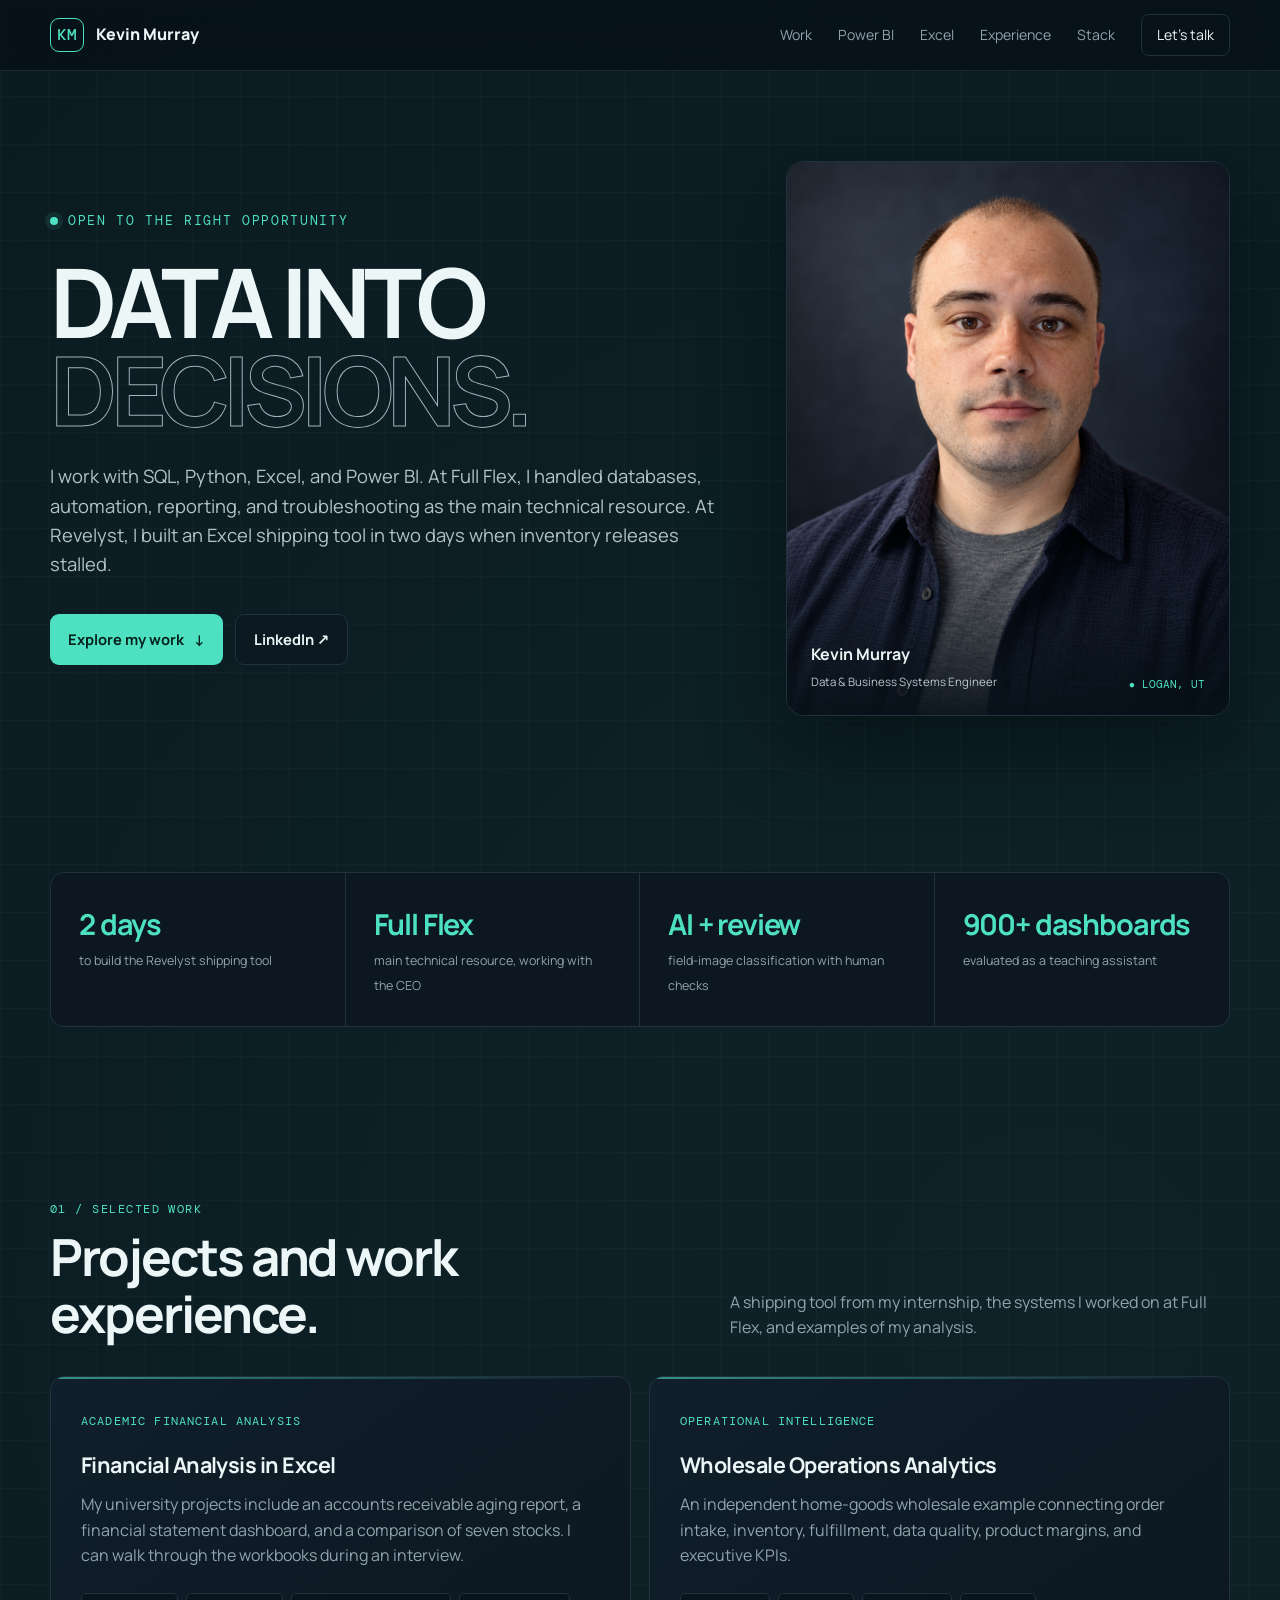
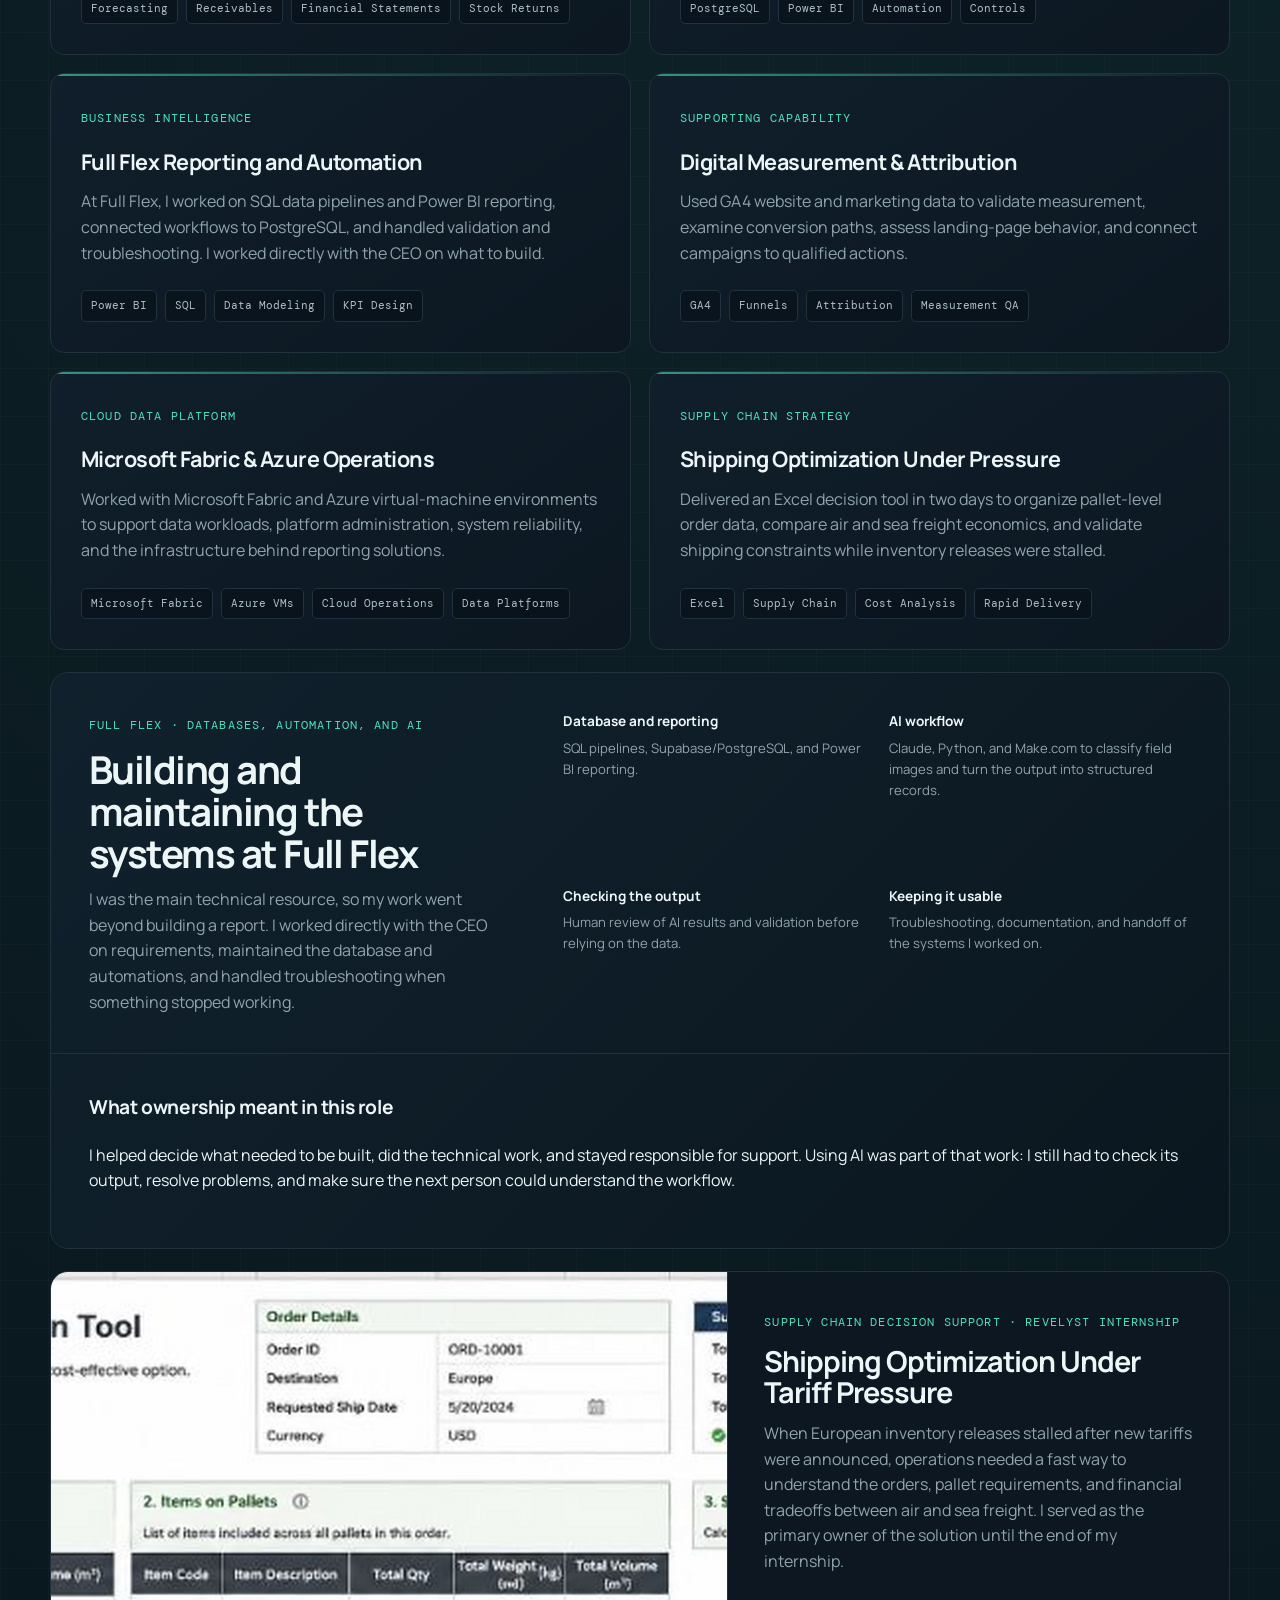
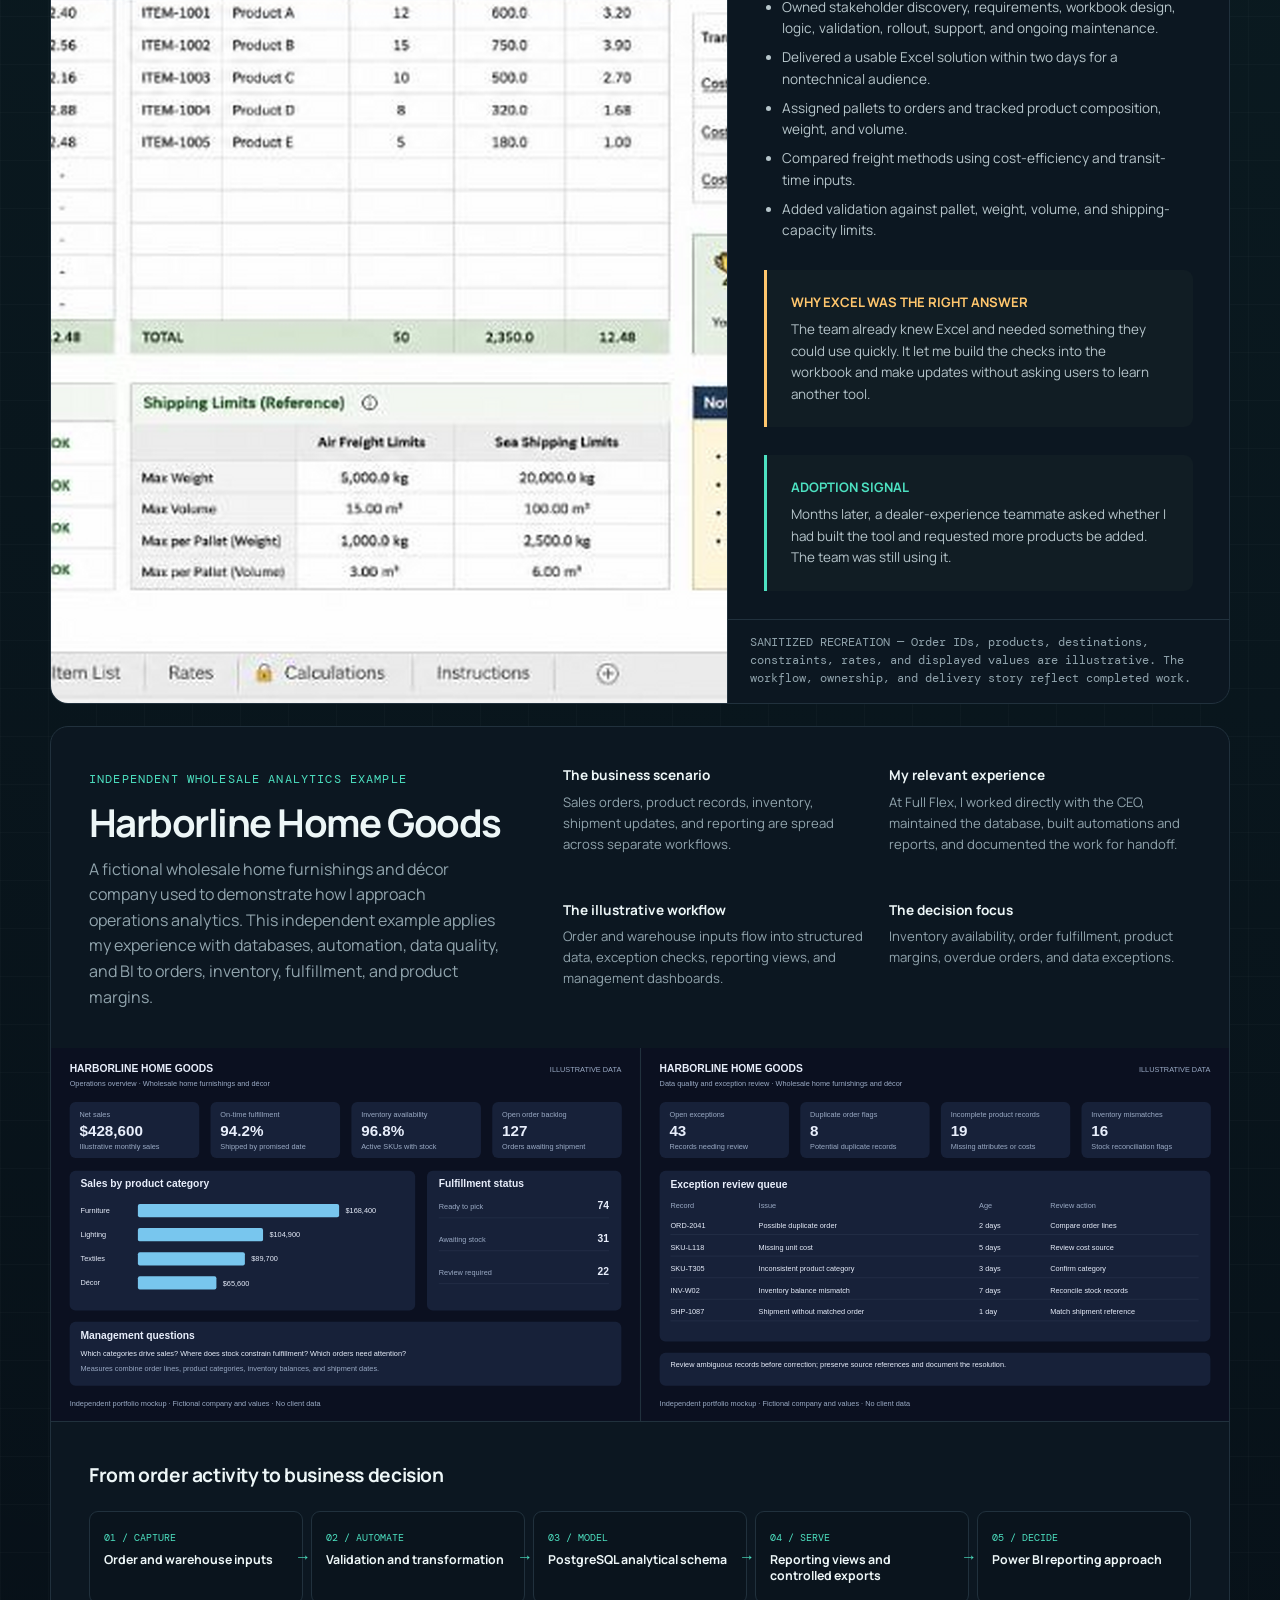
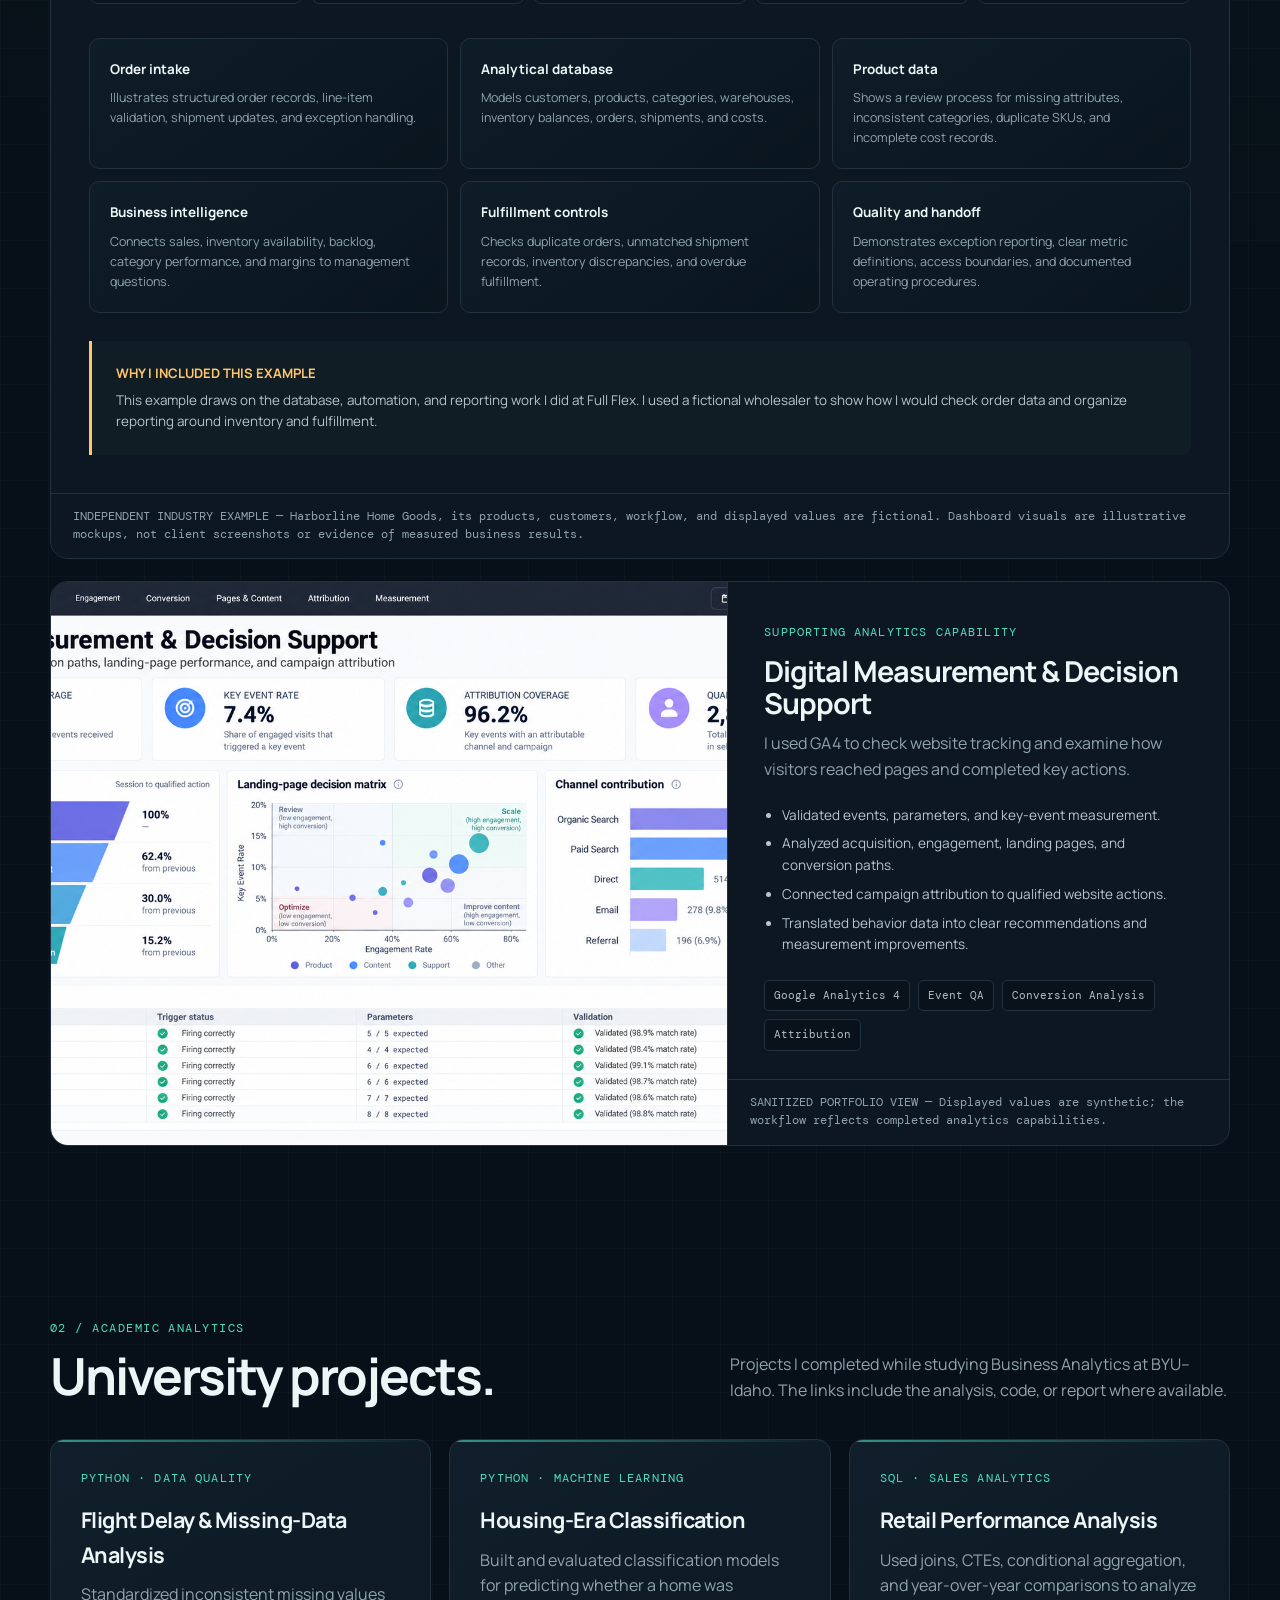
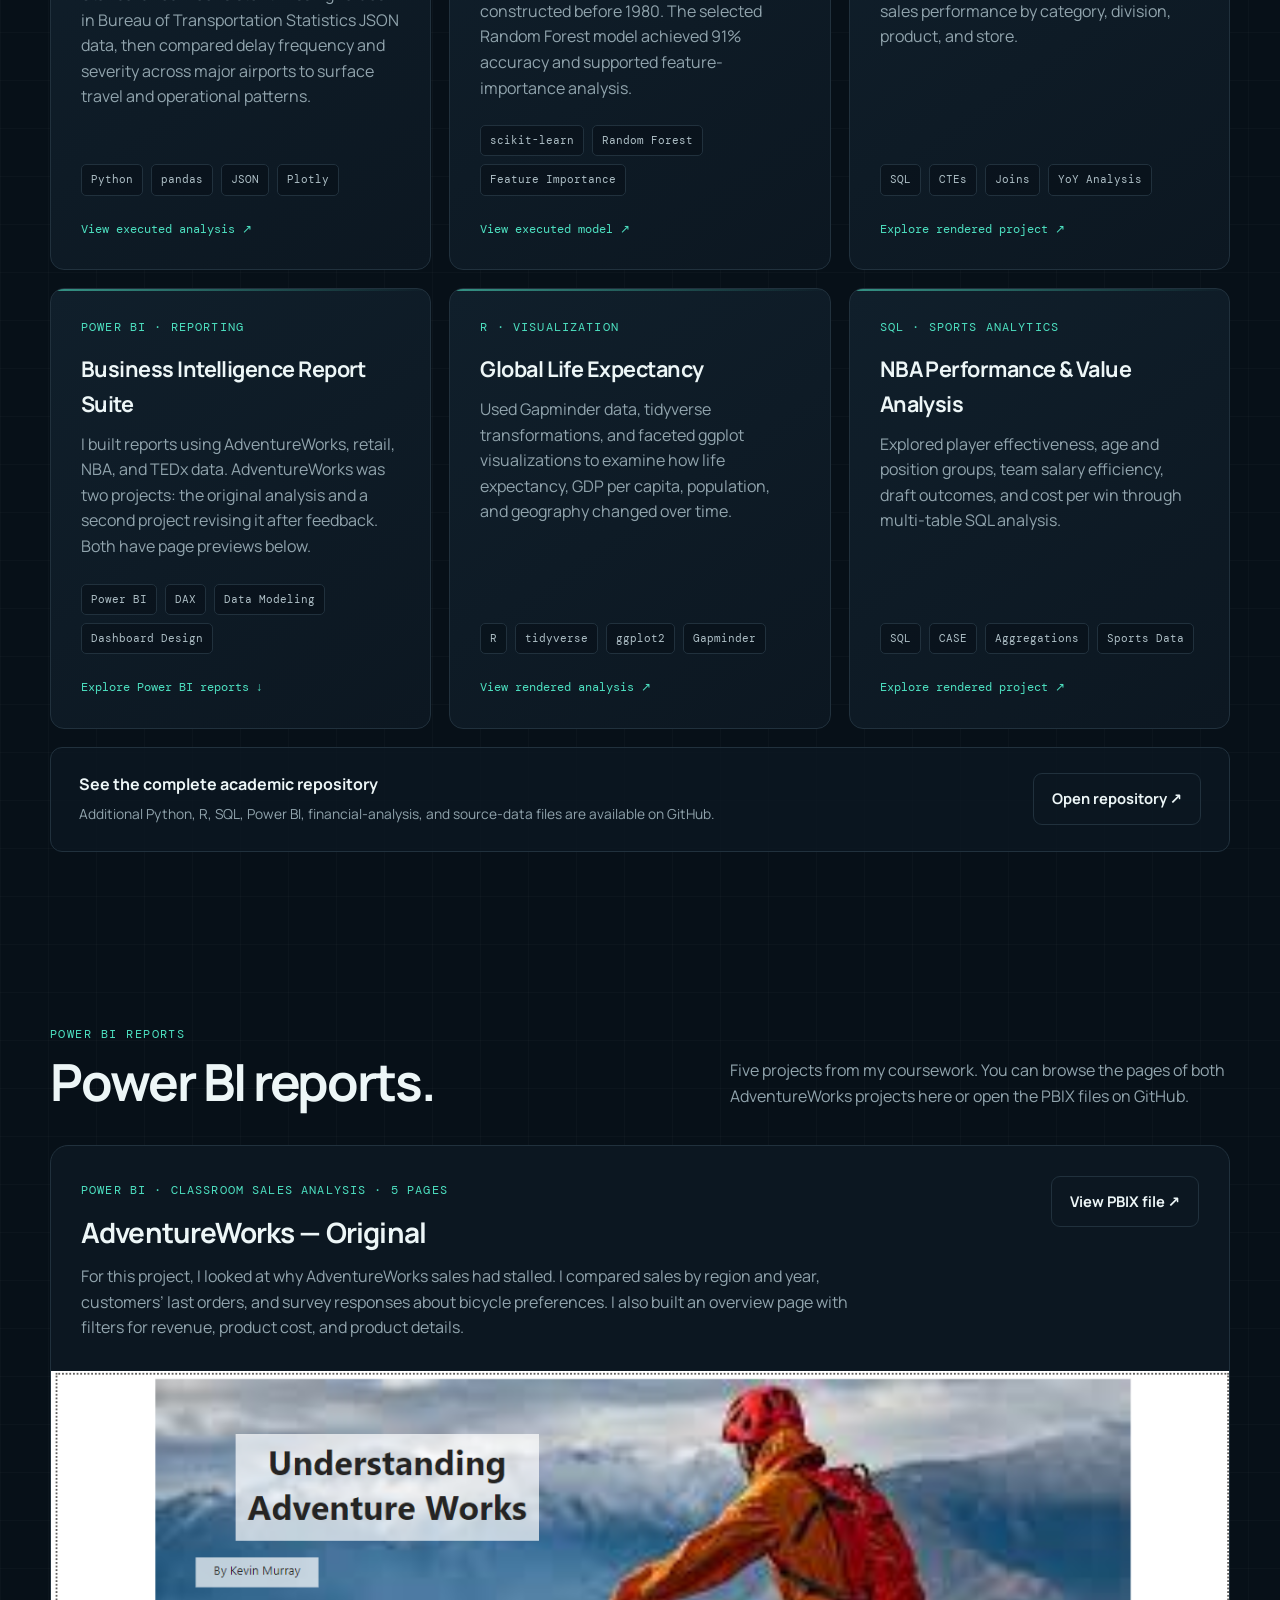
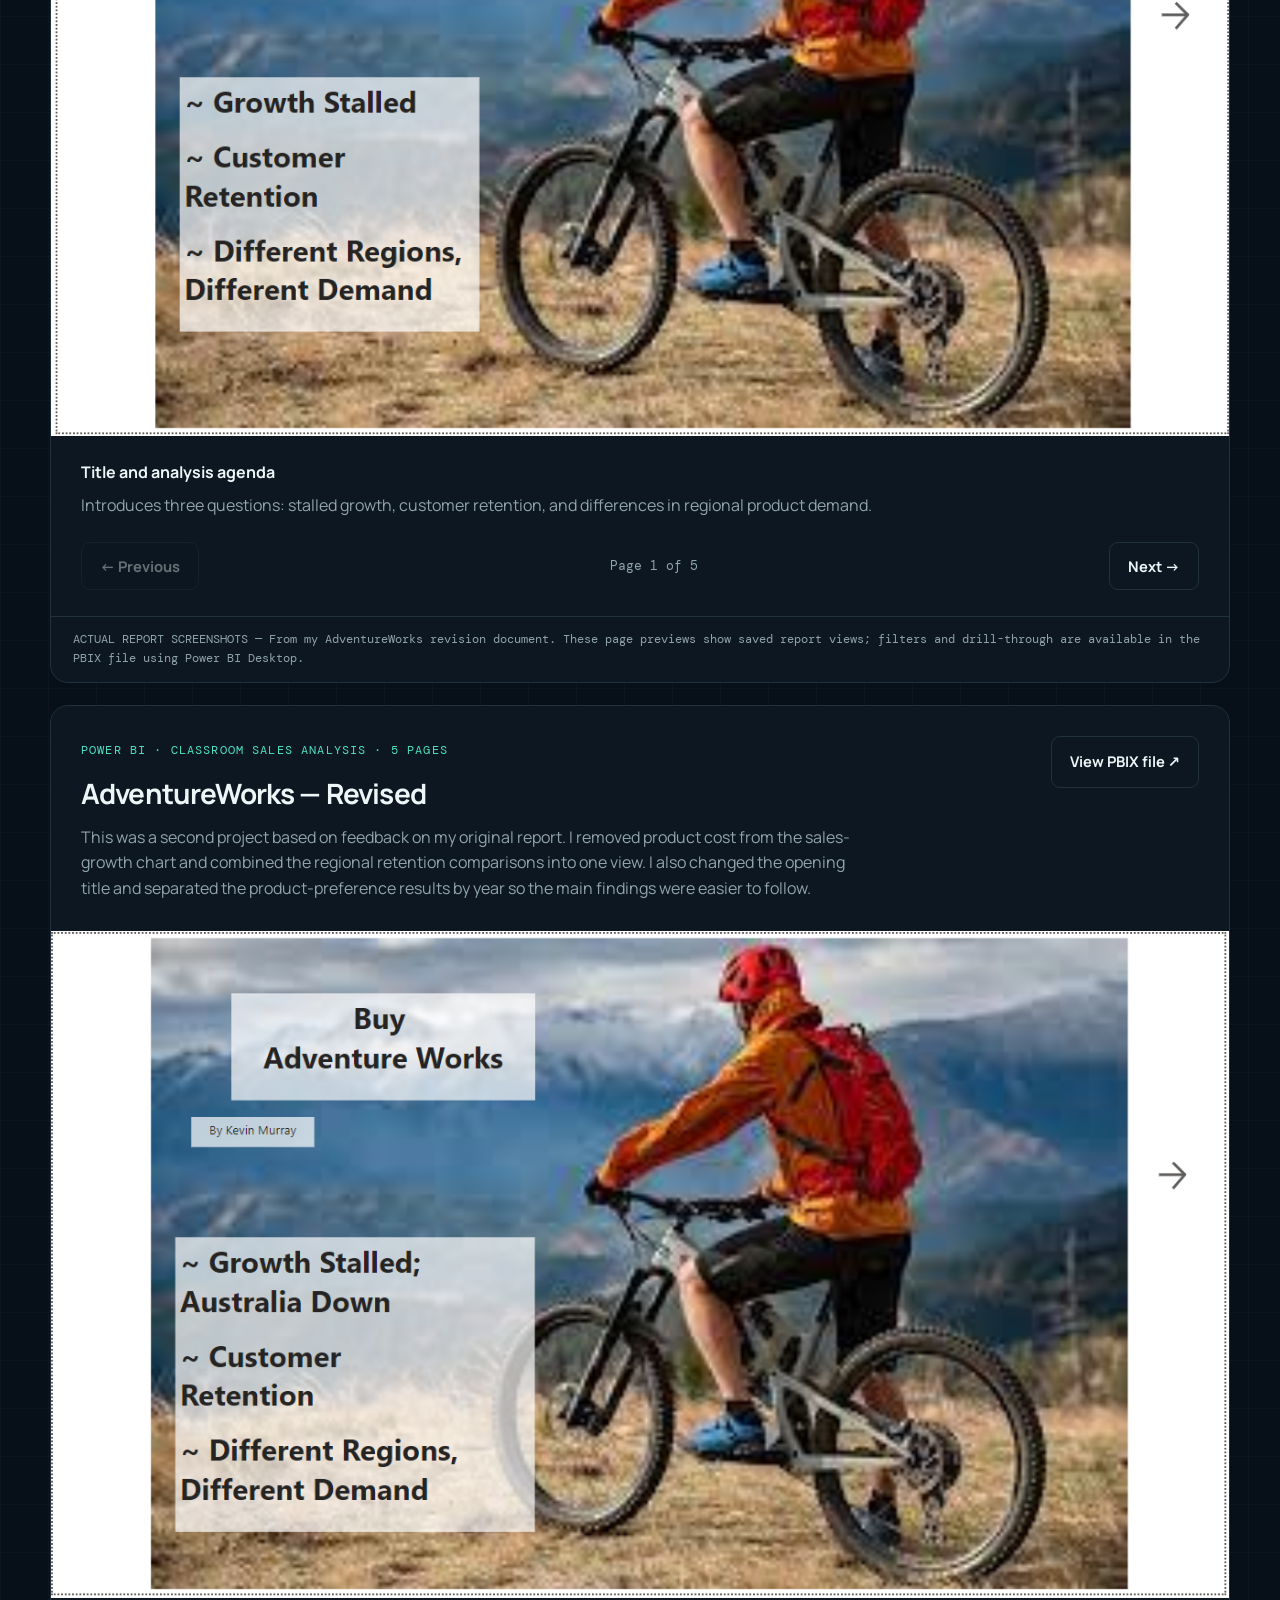
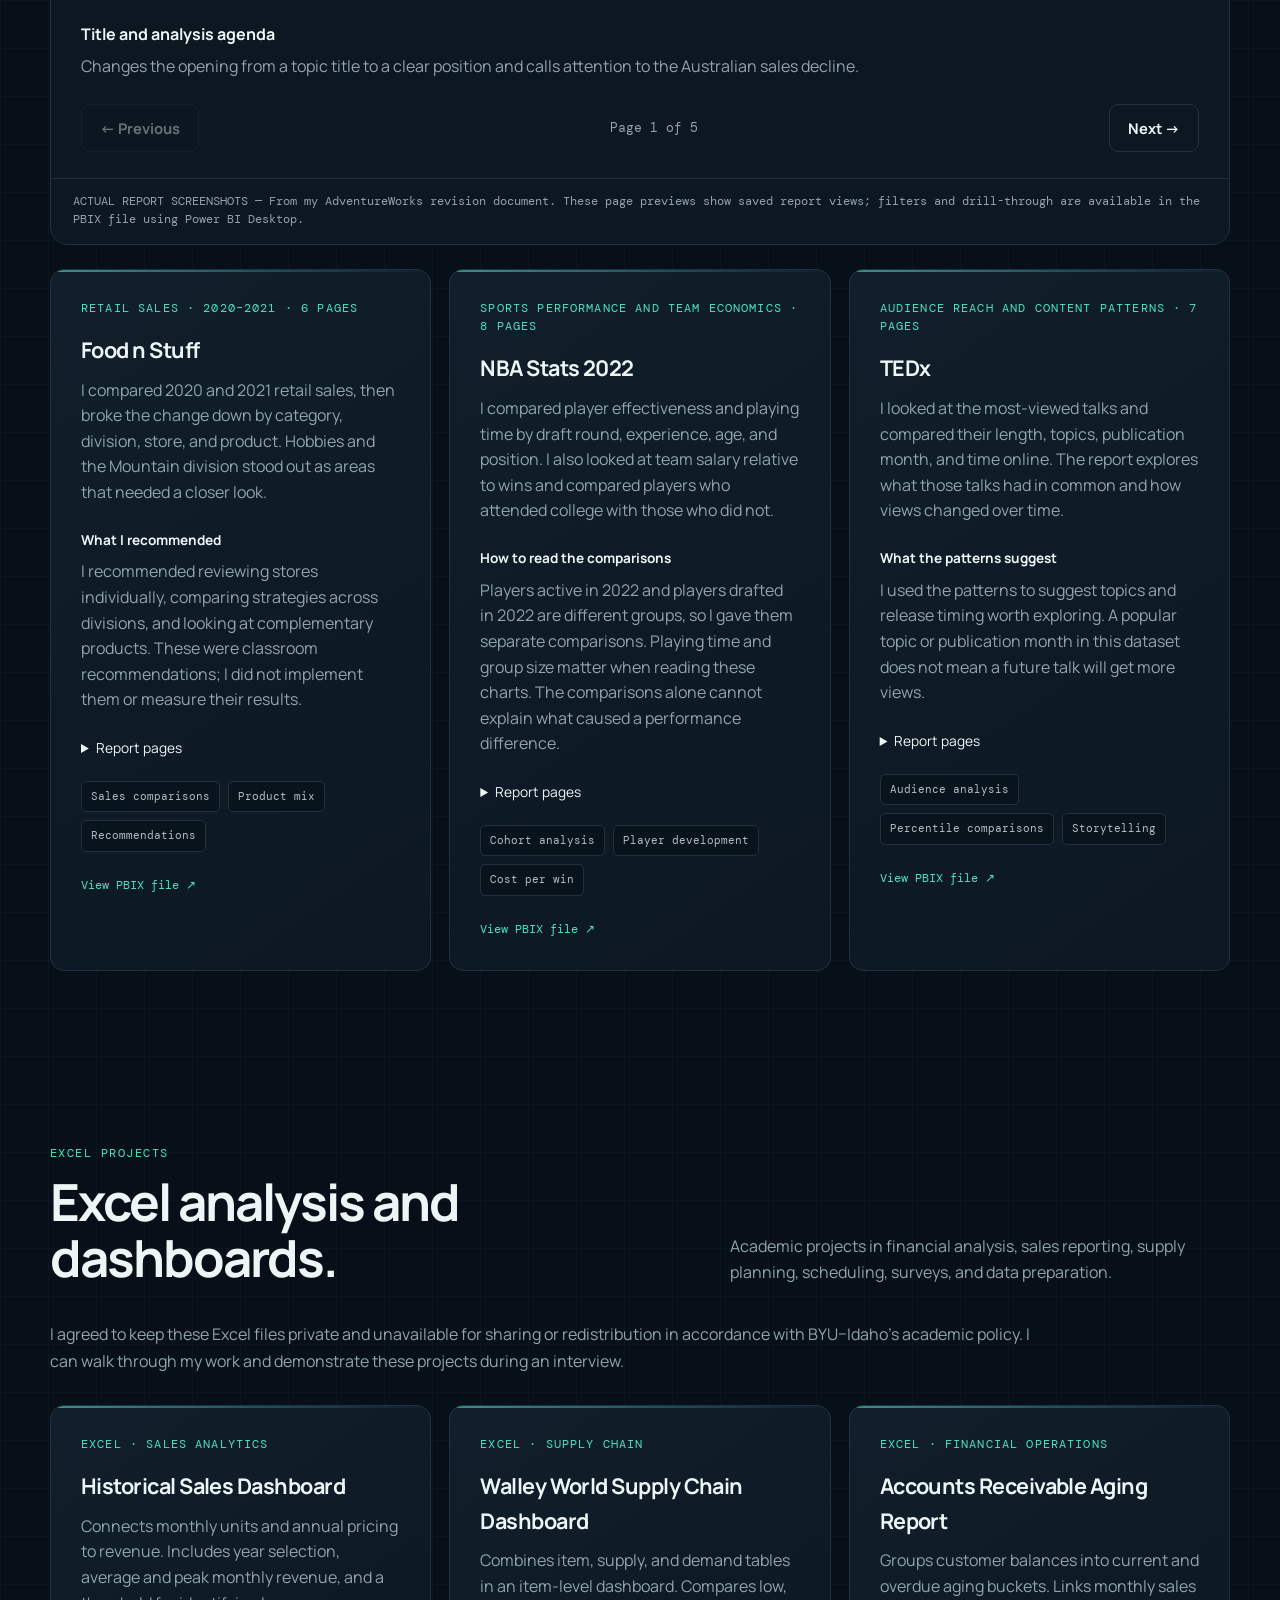
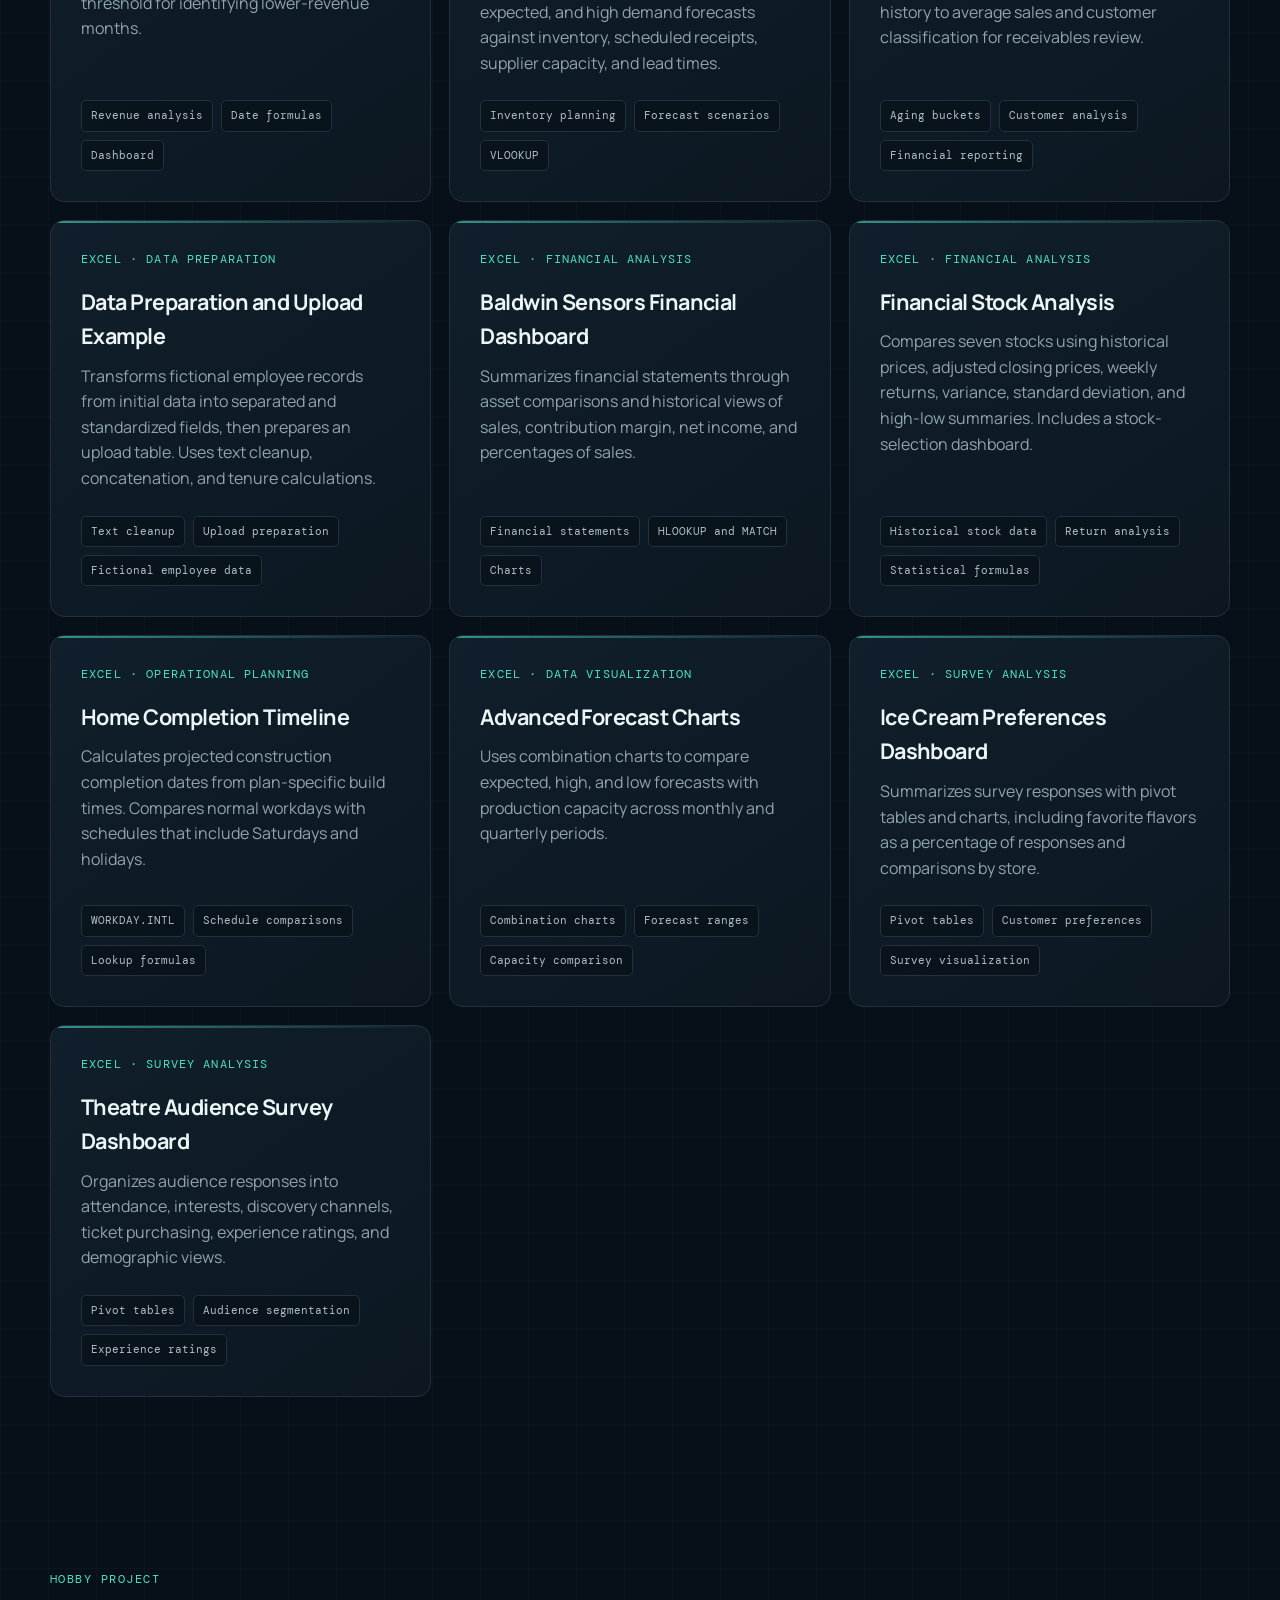
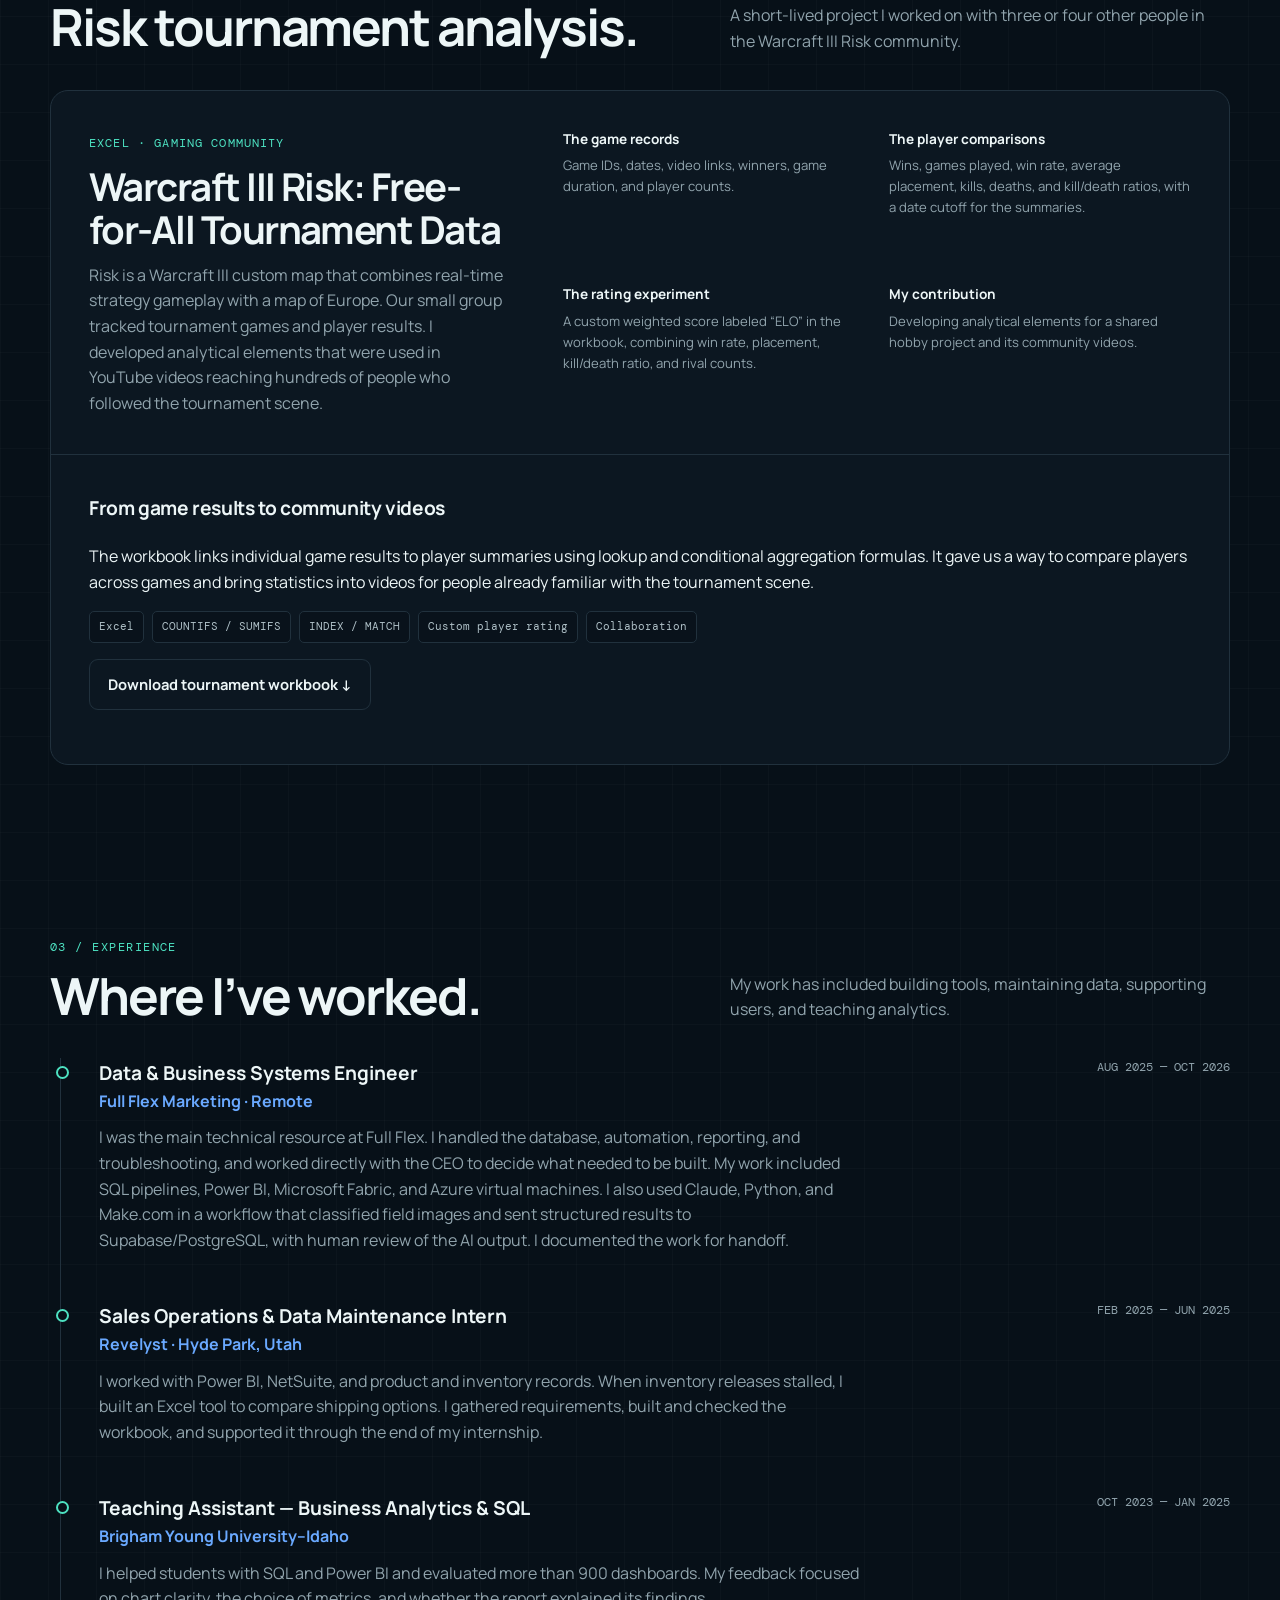
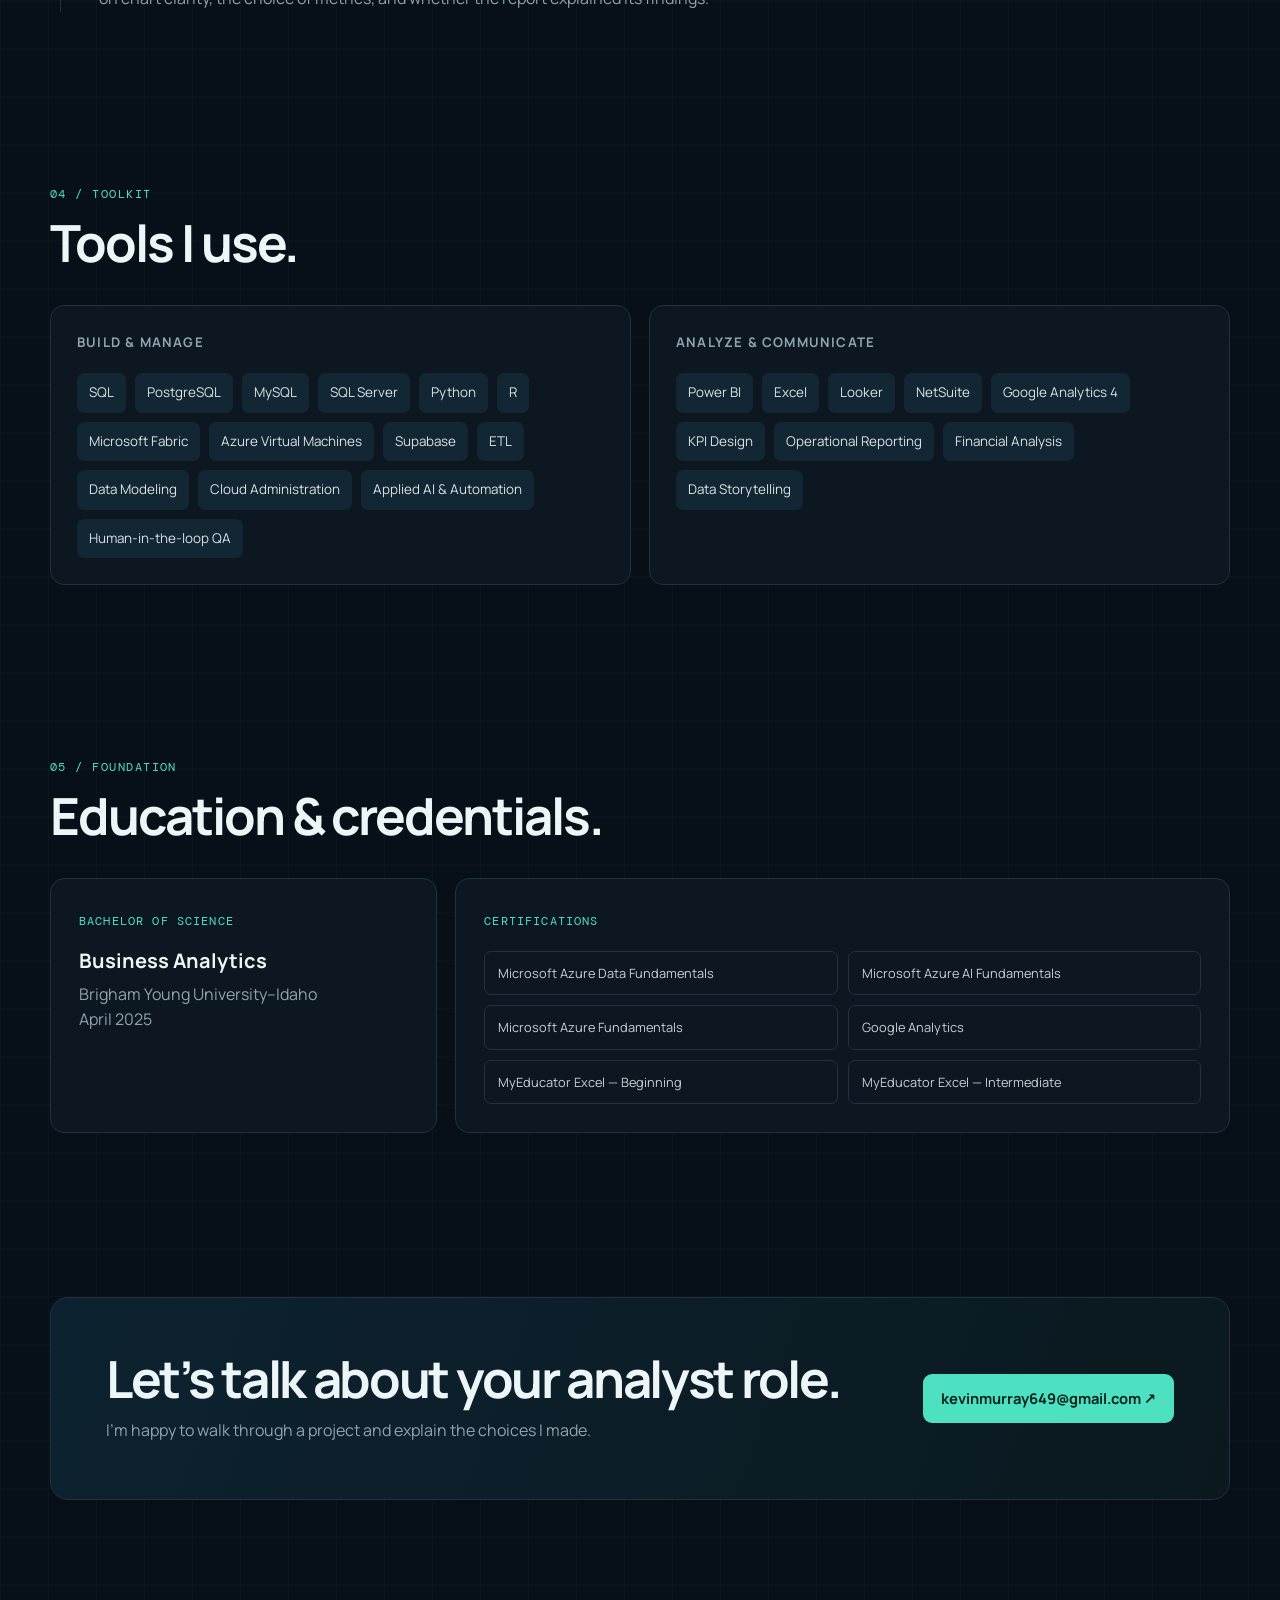
==== commit 487a7609: "Add public Risk tournament workbook download" ====
--- a/index.html
+++ b/index.html
@@ -64,7 +64,7 @@
       <article class="card academic-card"><span class="tag mono">SQL · Sports analytics</span><h3>NBA Performance & Value Analysis</h3><p>Explored player effectiveness, age and position groups, team salary efficiency, draft outcomes, and cost per win through multi-table SQL analysis.</p><div class="chips"><span class="chip">SQL</span><span class="chip">CASE</span><span class="chip">Aggregations</span><span class="chip">Sports Data</span></div><a class="project-link" href="academic-work.html#nba-sql">Explore rendered project ↗</a></article>
     </div><div class="repo-callout"><div><strong>See the complete academic repository</strong><span>Additional Python, R, SQL, Power BI, financial-analysis, and source-data files are available on GitHub.</span></div><a class="btn secondary" href="https://github.com/kmurray649/Data-Analytics-Portfolio" target="_blank" rel="noreferrer">Open repository ↗</a></div></section>
     <section id="power-bi" class="wrap"><div class="section-top"><div><span class="section-no mono">POWER BI REPORTS</span><h2>Power BI reports.</h2></div><p>Five projects from my coursework. You can browse the pages of both AdventureWorks projects here or open the PBIX files on GitHub.</p></div><article class="case-study pbi-report"><div class="pbi-heading"><div><span class="tag mono">POWER BI · CLASSROOM SALES ANALYSIS · 5 PAGES</span><h3>AdventureWorks — Original</h3><p>For this project, I looked at why AdventureWorks sales had stalled. I compared sales by region and year, customers’ last orders, and survey responses about bicycle preferences. I also built an overview page with filters for revenue, product cost, and product details.</p></div><a class="btn secondary" href="https://github.com/kmurray649/Data-Analytics-Portfolio/blob/main/Power%20BI/Reports/Adventure_Works_Original.pbix" target="_blank" rel="noreferrer">View PBIX file ↗</a></div><div class="pbi-carousel" aria-label="AdventureWorks — Original report pages" data-report="original"><figure class="pbi-slide" ><a href="pbi-original-1.png" target="_blank" rel="noreferrer" aria-label="Open AdventureWorks — Original: Title and analysis agenda"><img src="pbi-original-1.png" alt="AdventureWorks — Original report page: Title and analysis agenda" loading="lazy"></a><figcaption><strong>Title and analysis agenda</strong><p>Introduces three questions: stalled growth, customer retention, and differences in regional product demand.</p></figcaption></figure><figure class="pbi-slide" hidden><a href="pbi-original-2.png" target="_blank" rel="noreferrer" aria-label="Open AdventureWorks — Original: Regional sales growth"><img src="pbi-original-2.png" alt="AdventureWorks — Original report page: Regional sales growth" loading="lazy"></a><figcaption><strong>Regional sales growth</strong><p>Compares revenue and product costs across geographic groups and years. The report highlights sales of $23.71M in 2021 versus $23.30M in 2022.</p></figcaption></figure><figure class="pbi-slide" hidden><a href="pbi-original-3.png" target="_blank" rel="noreferrer" aria-label="Open AdventureWorks — Original: Customer retention"><img src="pbi-original-3.png" alt="AdventureWorks — Original report page: Customer retention" loading="lazy"></a><figcaption><strong>Customer retention</strong><p>Breaks down the last order year by region to examine customer activity and potential retention opportunities.</p></figcaption></figure><figure class="pbi-slide" hidden><a href="pbi-original-4.png" target="_blank" rel="noreferrer" aria-label="Open AdventureWorks — Original: Product preferences by region"><img src="pbi-original-4.png" alt="AdventureWorks — Original report page: Product preferences by region" loading="lazy"></a><figcaption><strong>Product preferences by region</strong><p>Compares surveyed bicycle preferences across regions to inform product mix and promotion decisions.</p></figcaption></figure><figure class="pbi-slide" hidden><a href="pbi-original-5.png" target="_blank" rel="noreferrer" aria-label="Open AdventureWorks — Original: Revenue and product cost overview"><img src="pbi-original-5.png" alt="AdventureWorks — Original report page: Revenue and product cost overview" loading="lazy"></a><figcaption><strong>Revenue and product cost overview</strong><p>Provides a broader exploration view with revenue, product cost, geographic and date filters, and product attributes.</p></figcaption></figure><div class="pbi-controls"><button type="button" class="btn secondary" data-step="-1" aria-label="Previous page of AdventureWorks — Original">← Previous</button><span class="mono pbi-counter" aria-live="polite">Page 1 of 5</span><button type="button" class="btn secondary" data-step="1" aria-label="Next page of AdventureWorks — Original">Next →</button></div></div><div class="disclosure">ACTUAL REPORT SCREENSHOTS — From my AdventureWorks revision document. These page previews show saved report views; filters and drill-through are available in the PBIX file using Power BI Desktop.</div></article><article class="case-study pbi-report"><div class="pbi-heading"><div><span class="tag mono">POWER BI · CLASSROOM SALES ANALYSIS · 5 PAGES</span><h3>AdventureWorks — Revised</h3><p>This was a second project based on feedback on my original report. I removed product cost from the sales-growth chart and combined the regional retention comparisons into one view. I also changed the opening title and separated the product-preference results by year so the main findings were easier to follow.</p></div><a class="btn secondary" href="https://github.com/kmurray649/Data-Analytics-Portfolio/blob/main/Power%20BI/Reports/Adventure_Works_Revised.pbix" target="_blank" rel="noreferrer">View PBIX file ↗</a></div><div class="pbi-carousel" aria-label="AdventureWorks — Revised report pages" data-report="revised"><figure class="pbi-slide" ><a href="pbi-revised-1.png" target="_blank" rel="noreferrer" aria-label="Open AdventureWorks — Revised: Title and analysis agenda"><img src="pbi-revised-1.png" alt="AdventureWorks — Revised report page: Title and analysis agenda" loading="lazy"></a><figcaption><strong>Title and analysis agenda</strong><p>Changes the opening from a topic title to a clear position and calls attention to the Australian sales decline.</p></figcaption></figure><figure class="pbi-slide" hidden><a href="pbi-revised-2.png" target="_blank" rel="noreferrer" aria-label="Open AdventureWorks — Revised: Regional sales growth"><img src="pbi-revised-2.png" alt="AdventureWorks — Revised report page: Regional sales growth" loading="lazy"></a><figcaption><strong>Regional sales growth</strong><p>Removes product cost from the growth comparison to focus attention on the revenue trend and regional differences.</p></figcaption></figure><figure class="pbi-slide" hidden><a href="pbi-revised-3.png" target="_blank" rel="noreferrer" aria-label="Open AdventureWorks — Revised: Customer retention"><img src="pbi-revised-3.png" alt="AdventureWorks — Revised report page: Customer retention" loading="lazy"></a><figcaption><strong>Customer retention</strong><p>Combines regions into a simpler 2021 versus 2022 view and adds callouts. The page raises a retention question based on customers’ most recent orders.</p></figcaption></figure><figure class="pbi-slide" hidden><a href="pbi-revised-4.png" target="_blank" rel="noreferrer" aria-label="Open AdventureWorks — Revised: Product preferences by region"><img src="pbi-revised-4.png" alt="AdventureWorks — Revised report page: Product preferences by region" loading="lazy"></a><figcaption><strong>Product preferences by region</strong><p>Separates survey results by year and adds written interpretation. Product-market mismatch is presented as a hypothesis to investigate, rather than a proven cause.</p></figcaption></figure><figure class="pbi-slide" hidden><a href="pbi-revised-5.png" target="_blank" rel="noreferrer" aria-label="Open AdventureWorks — Revised: Revenue and product cost overview"><img src="pbi-revised-5.png" alt="AdventureWorks — Revised report page: Revenue and product cost overview" loading="lazy"></a><figcaption><strong>Revenue and product cost overview</strong><p>Retains the original overview page; the revision document notes that this page was unchanged.</p></figcaption></figure><div class="pbi-controls"><button type="button" class="btn secondary" data-step="-1" aria-label="Previous page of AdventureWorks — Revised">← Previous</button><span class="mono pbi-counter" aria-live="polite">Page 1 of 5</span><button type="button" class="btn secondary" data-step="1" aria-label="Next page of AdventureWorks — Revised">Next →</button></div></div><div class="disclosure">ACTUAL REPORT SCREENSHOTS — From my AdventureWorks revision document. These page previews show saved report views; filters and drill-through are available in the PBIX file using Power BI Desktop.</div></article><div class="pbi-other-grid"><article class="card pbi-file-card"><span class="tag mono">Retail sales · 2020–2021 · 6 PAGES</span><h3>Food n Stuff</h3><p>I compared 2020 and 2021 retail sales, then broke the change down by category, division, store, and product. Hobbies and the Mountain division stood out as areas that needed a closer look.</p><strong class="pbi-label">What I recommended</strong><p>I recommended reviewing stores individually, comparing strategies across divisions, and looking at complementary products. These were classroom recommendations; I did not implement them or measure their results.</p><details><summary>Report pages</summary><ol><li>Analysis Summary</li><li>Category - Analysis</li><li>Hobbies - Analysis</li><li>Division - Analysis</li><li>Mountain - Analysis</li><li>Products - Analysis</li></ol></details><div class="chips"><span class="chip">Sales comparisons</span><span class="chip">Product mix</span><span class="chip">Recommendations</span></div><a class="project-link" href="https://github.com/kmurray649/Data-Analytics-Portfolio/blob/main/Power%20BI/Reports/Food_n_Stuff.pbix" target="_blank" rel="noreferrer">View PBIX file ↗</a></article><article class="card pbi-file-card"><span class="tag mono">Sports performance and team economics · 8 PAGES</span><h3>NBA Stats 2022</h3><p>I compared player effectiveness and playing time by draft round, experience, age, and position. I also looked at team salary relative to wins and compared players who attended college with those who did not.</p><strong class="pbi-label">How to read the comparisons</strong><p>Players active in 2022 and players drafted in 2022 are different groups, so I gave them separate comparisons. Playing time and group size matter when reading these charts. The comparisons alone cannot explain what caused a performance difference.</p><details><summary>Report pages</summary><ol><li>Overview</li><li>Player Effectiveness 1</li><li>Player Effectiveness 2</li><li>Player Effectiveness 3</li><li>Age and Position Capabilities</li><li>Essential Stat</li><li>Cost Per Win</li><li>College vs No College</li></ol></details><div class="chips"><span class="chip">Cohort analysis</span><span class="chip">Player development</span><span class="chip">Cost per win</span></div><a class="project-link" href="https://github.com/kmurray649/Data-Analytics-Portfolio/blob/main/Power%20BI/Reports/NBA_Stats_2022.pbix" target="_blank" rel="noreferrer">View PBIX file ↗</a></article><article class="card pbi-file-card"><span class="tag mono">Audience reach and content patterns · 7 PAGES</span><h3>TEDx</h3><p>I looked at the most-viewed talks and compared their length, topics, publication month, and time online. The report explores what those talks had in common and how views changed over time.</p><strong class="pbi-label">What the patterns suggest</strong><p>I used the patterns to suggest topics and release timing worth exploring. A popular topic or publication month in this dataset does not mean a future talk will get more views.</p><details><summary>Report pages</summary><ol><li>Overview</li><li>The Bangers</li><li>Duration</li><li>April</li><li>Keep it Relatable</li><li>Extra: Newer Videos - More Views</li><li>Extra: Patience</li></ol></details><div class="chips"><span class="chip">Audience analysis</span><span class="chip">Percentile comparisons</span><span class="chip">Storytelling</span></div><a class="project-link" href="https://github.com/kmurray649/Data-Analytics-Portfolio/blob/main/Power%20BI/Reports/TEDx.pbix" target="_blank" rel="noreferrer">View PBIX file ↗</a></article></div></section>
-    <section id="excel-work" class="wrap"><div class="section-top"><div><span class="section-no mono">EXCEL PROJECTS</span><h2>Excel analysis and dashboards.</h2></div><p>Academic projects in financial analysis, sales reporting, supply planning, scheduling, surveys, and data preparation.</p></div><p class="excel-privacy">I agreed to keep these Excel files private and unavailable for sharing or redistribution in accordance with BYU–Idaho’s academic policy. I can walk through my work and demonstrate these projects during an interview.</p><div class="academic-grid"><article class="card academic-card"><span class="tag mono">Excel · Sales analytics</span><h3>Historical Sales Dashboard</h3><p>Connects monthly units and annual pricing to revenue. Includes year selection, average and peak monthly revenue, and a threshold for identifying lower-revenue months.</p><div class="chips"><span class="chip">Revenue analysis</span><span class="chip">Date formulas</span><span class="chip">Dashboard</span></div></article><article class="card academic-card"><span class="tag mono">Excel · Supply chain</span><h3>Walley World Supply Chain Dashboard</h3><p>Combines item, supply, and demand tables in an item-level dashboard. Compares low, expected, and high demand forecasts against inventory, scheduled receipts, supplier capacity, and lead times.</p><div class="chips"><span class="chip">Inventory planning</span><span class="chip">Forecast scenarios</span><span class="chip">VLOOKUP</span></div></article><article class="card academic-card"><span class="tag mono">Excel · Financial operations</span><h3>Accounts Receivable Aging Report</h3><p>Groups customer balances into current and overdue aging buckets. Links monthly sales history to average sales and customer classification for receivables review.</p><div class="chips"><span class="chip">Aging buckets</span><span class="chip">Customer analysis</span><span class="chip">Financial reporting</span></div></article><article class="card academic-card"><span class="tag mono">Excel · Data preparation</span><h3>Data Preparation and Upload Example</h3><p>Transforms fictional employee records from initial data into separated and standardized fields, then prepares an upload table. Uses text cleanup, concatenation, and tenure calculations.</p><div class="chips"><span class="chip">Text cleanup</span><span class="chip">Upload preparation</span><span class="chip">Fictional employee data</span></div></article><article class="card academic-card"><span class="tag mono">Excel · Financial analysis</span><h3>Baldwin Sensors Financial Dashboard</h3><p>Summarizes financial statements through asset comparisons and historical views of sales, contribution margin, net income, and percentages of sales.</p><div class="chips"><span class="chip">Financial statements</span><span class="chip">HLOOKUP and MATCH</span><span class="chip">Charts</span></div></article><article class="card academic-card"><span class="tag mono">Excel · Financial analysis</span><h3>Financial Stock Analysis</h3><p>Compares seven stocks using historical prices, adjusted closing prices, weekly returns, variance, standard deviation, and high-low summaries. Includes a stock-selection dashboard.</p><div class="chips"><span class="chip">Historical stock data</span><span class="chip">Return analysis</span><span class="chip">Statistical formulas</span></div></article><article class="card academic-card"><span class="tag mono">Excel · Operational planning</span><h3>Home Completion Timeline</h3><p>Calculates projected construction completion dates from plan-specific build times. Compares normal workdays with schedules that include Saturdays and holidays.</p><div class="chips"><span class="chip">WORKDAY.INTL</span><span class="chip">Schedule comparisons</span><span class="chip">Lookup formulas</span></div></article><article class="card academic-card"><span class="tag mono">Excel · Data visualization</span><h3>Advanced Forecast Charts</h3><p>Uses combination charts to compare expected, high, and low forecasts with production capacity across monthly and quarterly periods.</p><div class="chips"><span class="chip">Combination charts</span><span class="chip">Forecast ranges</span><span class="chip">Capacity comparison</span></div></article><article class="card academic-card"><span class="tag mono">Excel · Survey analysis</span><h3>Ice Cream Preferences Dashboard</h3><p>Summarizes survey responses with pivot tables and charts, including favorite flavors as a percentage of responses and comparisons by store.</p><div class="chips"><span class="chip">Pivot tables</span><span class="chip">Customer preferences</span><span class="chip">Survey visualization</span></div></article><article class="card academic-card"><span class="tag mono">Excel · Survey analysis</span><h3>Theatre Audience Survey Dashboard</h3><p>Organizes audience responses into attendance, interests, discovery channels, ticket purchasing, experience ratings, and demographic views.</p><div class="chips"><span class="chip">Pivot tables</span><span class="chip">Audience segmentation</span><span class="chip">Experience ratings</span></div></article></div></section><section id="hobby" class="wrap"><div class="section-top"><div><span class="section-no mono">HOBBY PROJECT</span><h2>Risk tournament analysis.</h2></div><p>A short-lived project I worked on with three or four other people in the Warcraft III Risk community.</p></div><article class="case-study"><div class="case-copy"><div><span class="tag mono">EXCEL · GAMING COMMUNITY</span><h3>Warcraft III Risk: Free-for-All Tournament Data</h3><p>Risk is a Warcraft III custom map that combines real-time strategy gameplay with a map of Europe. Our small group tracked tournament games and player results. I developed analytical elements that were used in YouTube videos reaching hundreds of people who followed the tournament scene.</p></div><div class="case-facts"><div><strong>The game records</strong><span>Game IDs, dates, video links, winners, game duration, and player counts.</span></div><div><strong>The player comparisons</strong><span>Wins, games played, win rate, average placement, kills, deaths, and kill/death ratios, with a date cutoff for the summaries.</span></div><div><strong>The rating experiment</strong><span>A custom weighted score labeled “ELO” in the workbook, combining win rate, placement, kill/death ratio, and rival counts.</span></div><div><strong>My contribution</strong><span>Developing analytical elements for a shared hobby project and its community videos.</span></div></div></div><div class="case-detail"><h4>From game results to community videos</h4><p>The workbook links individual game results to player summaries using lookup and conditional aggregation formulas. It gave us a way to compare players across games and bring statistics into videos for people already familiar with the tournament scene.</p><div class="chips"><span class="chip">Excel</span><span class="chip">COUNTIFS / SUMIFS</span><span class="chip">INDEX / MATCH</span><span class="chip">Custom player rating</span><span class="chip">Collaboration</span></div></div></article></section><section id="experience" class="wrap"><div class="section-top"><div><span class="section-no mono">03 / EXPERIENCE</span><h2>Where I’ve worked.</h2></div><p>My work has included building tools, maintaining data, supporting users, and teaching analytics.</p></div><div class="timeline">
+    <section id="excel-work" class="wrap"><div class="section-top"><div><span class="section-no mono">EXCEL PROJECTS</span><h2>Excel analysis and dashboards.</h2></div><p>Academic projects in financial analysis, sales reporting, supply planning, scheduling, surveys, and data preparation.</p></div><p class="excel-privacy">I agreed to keep these Excel files private and unavailable for sharing or redistribution in accordance with BYU–Idaho’s academic policy. I can walk through my work and demonstrate these projects during an interview.</p><div class="academic-grid"><article class="card academic-card"><span class="tag mono">Excel · Sales analytics</span><h3>Historical Sales Dashboard</h3><p>Connects monthly units and annual pricing to revenue. Includes year selection, average and peak monthly revenue, and a threshold for identifying lower-revenue months.</p><div class="chips"><span class="chip">Revenue analysis</span><span class="chip">Date formulas</span><span class="chip">Dashboard</span></div></article><article class="card academic-card"><span class="tag mono">Excel · Supply chain</span><h3>Walley World Supply Chain Dashboard</h3><p>Combines item, supply, and demand tables in an item-level dashboard. Compares low, expected, and high demand forecasts against inventory, scheduled receipts, supplier capacity, and lead times.</p><div class="chips"><span class="chip">Inventory planning</span><span class="chip">Forecast scenarios</span><span class="chip">VLOOKUP</span></div></article><article class="card academic-card"><span class="tag mono">Excel · Financial operations</span><h3>Accounts Receivable Aging Report</h3><p>Groups customer balances into current and overdue aging buckets. Links monthly sales history to average sales and customer classification for receivables review.</p><div class="chips"><span class="chip">Aging buckets</span><span class="chip">Customer analysis</span><span class="chip">Financial reporting</span></div></article><article class="card academic-card"><span class="tag mono">Excel · Data preparation</span><h3>Data Preparation and Upload Example</h3><p>Transforms fictional employee records from initial data into separated and standardized fields, then prepares an upload table. Uses text cleanup, concatenation, and tenure calculations.</p><div class="chips"><span class="chip">Text cleanup</span><span class="chip">Upload preparation</span><span class="chip">Fictional employee data</span></div></article><article class="card academic-card"><span class="tag mono">Excel · Financial analysis</span><h3>Baldwin Sensors Financial Dashboard</h3><p>Summarizes financial statements through asset comparisons and historical views of sales, contribution margin, net income, and percentages of sales.</p><div class="chips"><span class="chip">Financial statements</span><span class="chip">HLOOKUP and MATCH</span><span class="chip">Charts</span></div></article><article class="card academic-card"><span class="tag mono">Excel · Financial analysis</span><h3>Financial Stock Analysis</h3><p>Compares seven stocks using historical prices, adjusted closing prices, weekly returns, variance, standard deviation, and high-low summaries. Includes a stock-selection dashboard.</p><div class="chips"><span class="chip">Historical stock data</span><span class="chip">Return analysis</span><span class="chip">Statistical formulas</span></div></article><article class="card academic-card"><span class="tag mono">Excel · Operational planning</span><h3>Home Completion Timeline</h3><p>Calculates projected construction completion dates from plan-specific build times. Compares normal workdays with schedules that include Saturdays and holidays.</p><div class="chips"><span class="chip">WORKDAY.INTL</span><span class="chip">Schedule comparisons</span><span class="chip">Lookup formulas</span></div></article><article class="card academic-card"><span class="tag mono">Excel · Data visualization</span><h3>Advanced Forecast Charts</h3><p>Uses combination charts to compare expected, high, and low forecasts with production capacity across monthly and quarterly periods.</p><div class="chips"><span class="chip">Combination charts</span><span class="chip">Forecast ranges</span><span class="chip">Capacity comparison</span></div></article><article class="card academic-card"><span class="tag mono">Excel · Survey analysis</span><h3>Ice Cream Preferences Dashboard</h3><p>Summarizes survey responses with pivot tables and charts, including favorite flavors as a percentage of responses and comparisons by store.</p><div class="chips"><span class="chip">Pivot tables</span><span class="chip">Customer preferences</span><span class="chip">Survey visualization</span></div></article><article class="card academic-card"><span class="tag mono">Excel · Survey analysis</span><h3>Theatre Audience Survey Dashboard</h3><p>Organizes audience responses into attendance, interests, discovery channels, ticket purchasing, experience ratings, and demographic views.</p><div class="chips"><span class="chip">Pivot tables</span><span class="chip">Audience segmentation</span><span class="chip">Experience ratings</span></div></article></div></section><section id="hobby" class="wrap"><div class="section-top"><div><span class="section-no mono">HOBBY PROJECT</span><h2>Risk tournament analysis.</h2></div><p>A short-lived project I worked on with three or four other people in the Warcraft III Risk community.</p></div><article class="case-study"><div class="case-copy"><div><span class="tag mono">EXCEL · GAMING COMMUNITY</span><h3>Warcraft III Risk: Free-for-All Tournament Data</h3><p>Risk is a Warcraft III custom map that combines real-time strategy gameplay with a map of Europe. Our small group tracked tournament games and player results. I developed analytical elements that were used in YouTube videos reaching hundreds of people who followed the tournament scene.</p></div><div class="case-facts"><div><strong>The game records</strong><span>Game IDs, dates, video links, winners, game duration, and player counts.</span></div><div><strong>The player comparisons</strong><span>Wins, games played, win rate, average placement, kills, deaths, and kill/death ratios, with a date cutoff for the summaries.</span></div><div><strong>The rating experiment</strong><span>A custom weighted score labeled “ELO” in the workbook, combining win rate, placement, kill/death ratio, and rival counts.</span></div><div><strong>My contribution</strong><span>Developing analytical elements for a shared hobby project and its community videos.</span></div></div></div><div class="case-detail"><h4>From game results to community videos</h4><p>The workbook links individual game results to player summaries using lookup and conditional aggregation formulas. It gave us a way to compare players across games and bring statistics into videos for people already familiar with the tournament scene.</p><div class="chips"><span class="chip">Excel</span><span class="chip">COUNTIFS / SUMIFS</span><span class="chip">INDEX / MATCH</span><span class="chip">Custom player rating</span><span class="chip">Collaboration</span></div><p><a class="btn secondary" href="risk-ffa-tournament-data.xlsx" download>Download tournament workbook ↓</a></p></div></article></section><section id="experience" class="wrap"><div class="section-top"><div><span class="section-no mono">03 / EXPERIENCE</span><h2>Where I’ve worked.</h2></div><p>My work has included building tools, maintaining data, supporting users, and teaching analytics.</p></div><div class="timeline">
       <article class="role"><div class="role-meta"><div><h3>Data & Business Systems Engineer</h3><div class="company">Full Flex Marketing · Remote</div></div><span class="date">AUG 2025 — OCT 2026</span></div><p>I was the main technical resource at Full Flex. I handled the database, automation, reporting, and troubleshooting, and worked directly with the CEO to decide what needed to be built. My work included SQL pipelines, Power BI, Microsoft Fabric, and Azure virtual machines. I also used Claude, Python, and Make.com in a workflow that classified field images and sent structured results to Supabase/PostgreSQL, with human review of the AI output. I documented the work for handoff.</p></article>
       <article class="role"><div class="role-meta"><div><h3>Sales Operations & Data Maintenance Intern</h3><div class="company">Revelyst · Hyde Park, Utah</div></div><span class="date">FEB 2025 — JUN 2025</span></div><p>I worked with Power BI, NetSuite, and product and inventory records. When inventory releases stalled, I built an Excel tool to compare shipping options. I gathered requirements, built and checked the workbook, and supported it through the end of my internship.</p></article>
       <article class="role"><div class="role-meta"><div><h3>Teaching Assistant — Business Analytics & SQL</h3><div class="company">Brigham Young University–Idaho</div></div><span class="date">OCT 2023 — JAN 2025</span></div><p>I helped students with SQL and Power BI and evaluated more than 900 dashboards. My feedback focused on chart clarity, the choice of metrics, and whether the report explained its findings.</p></article>
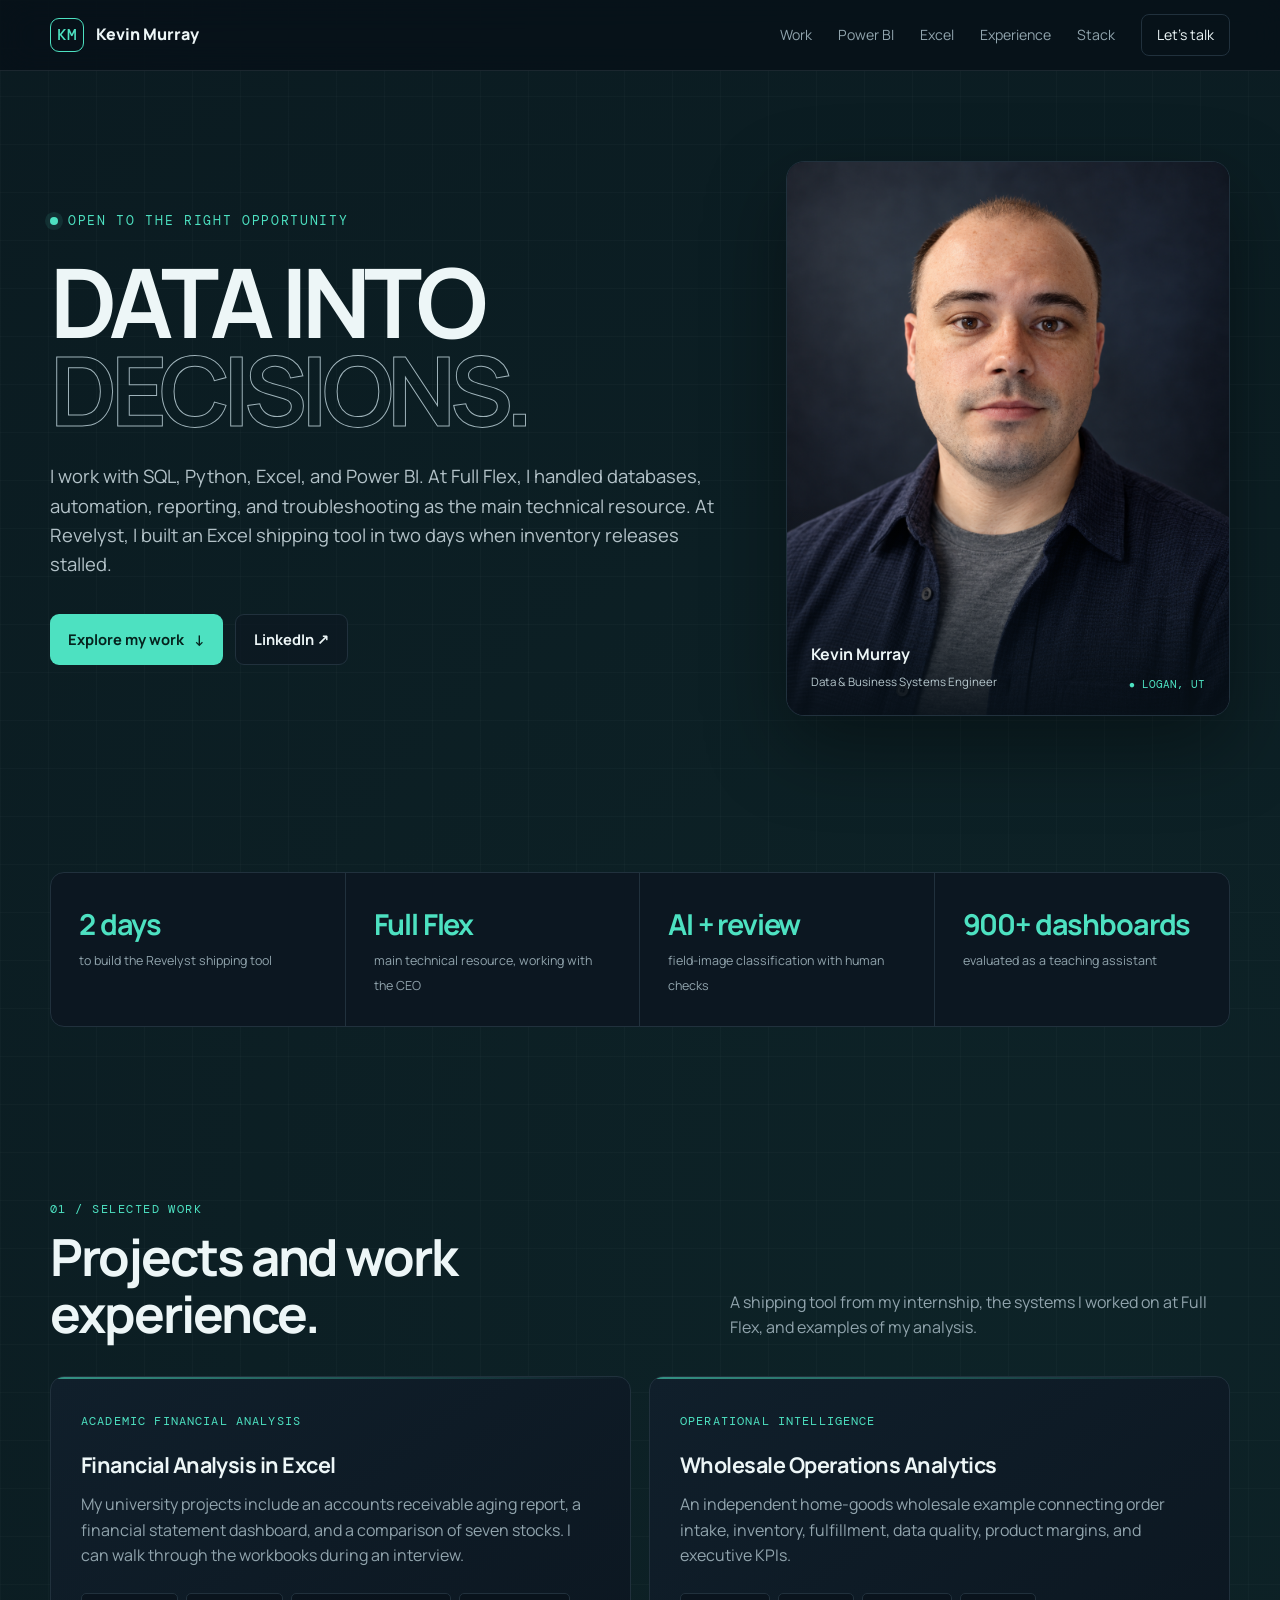
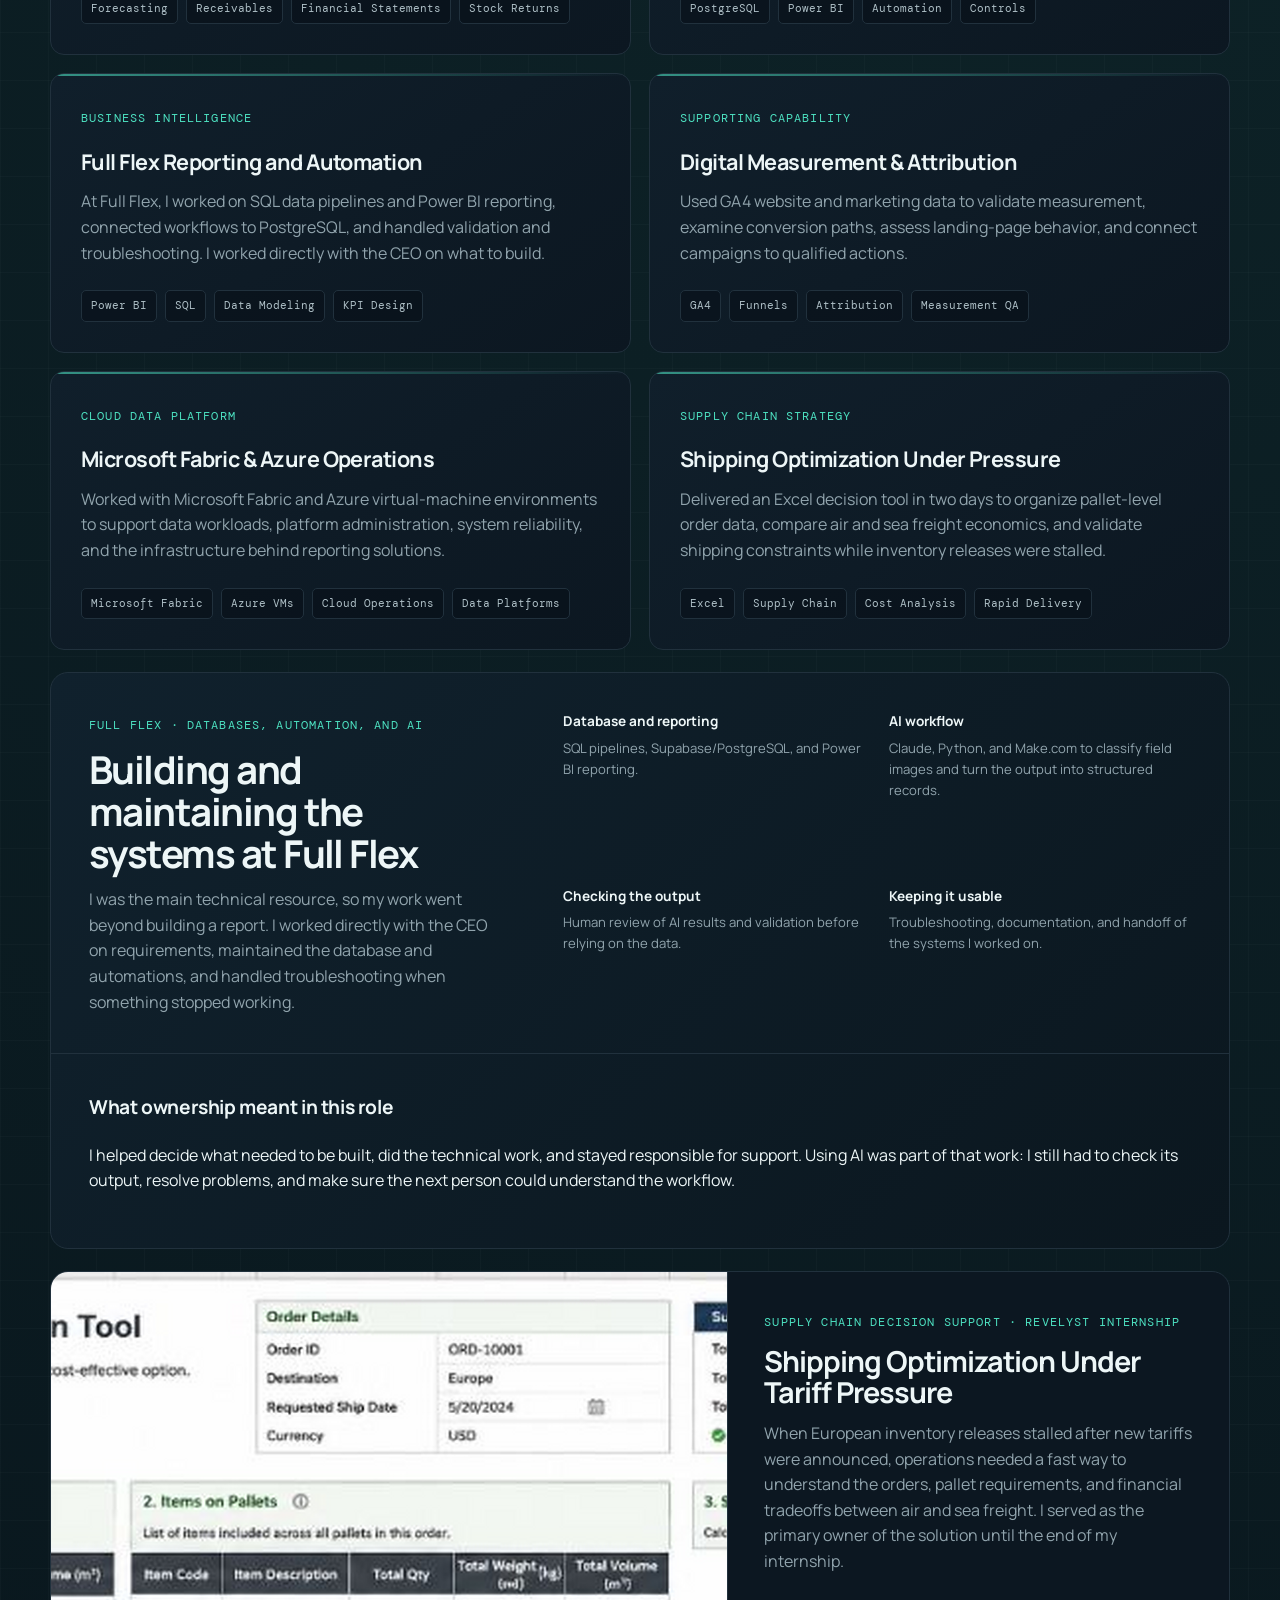
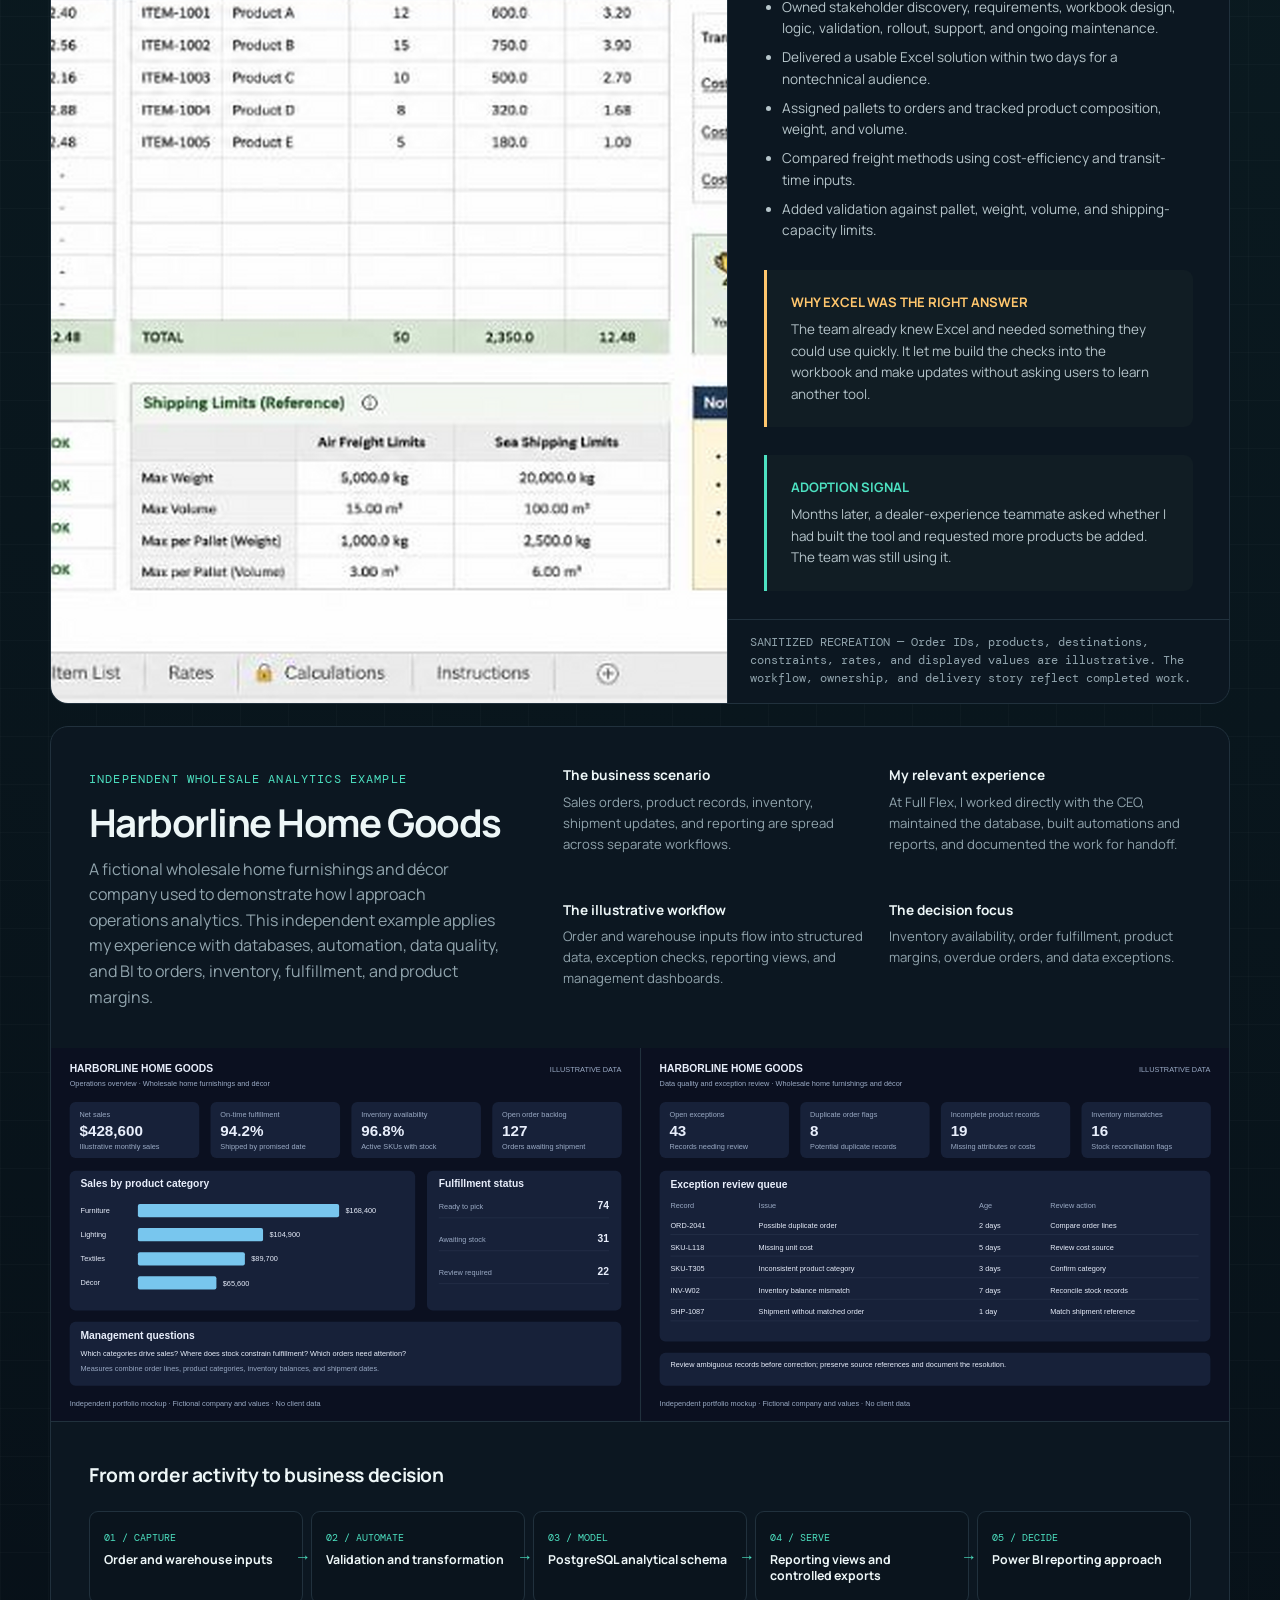
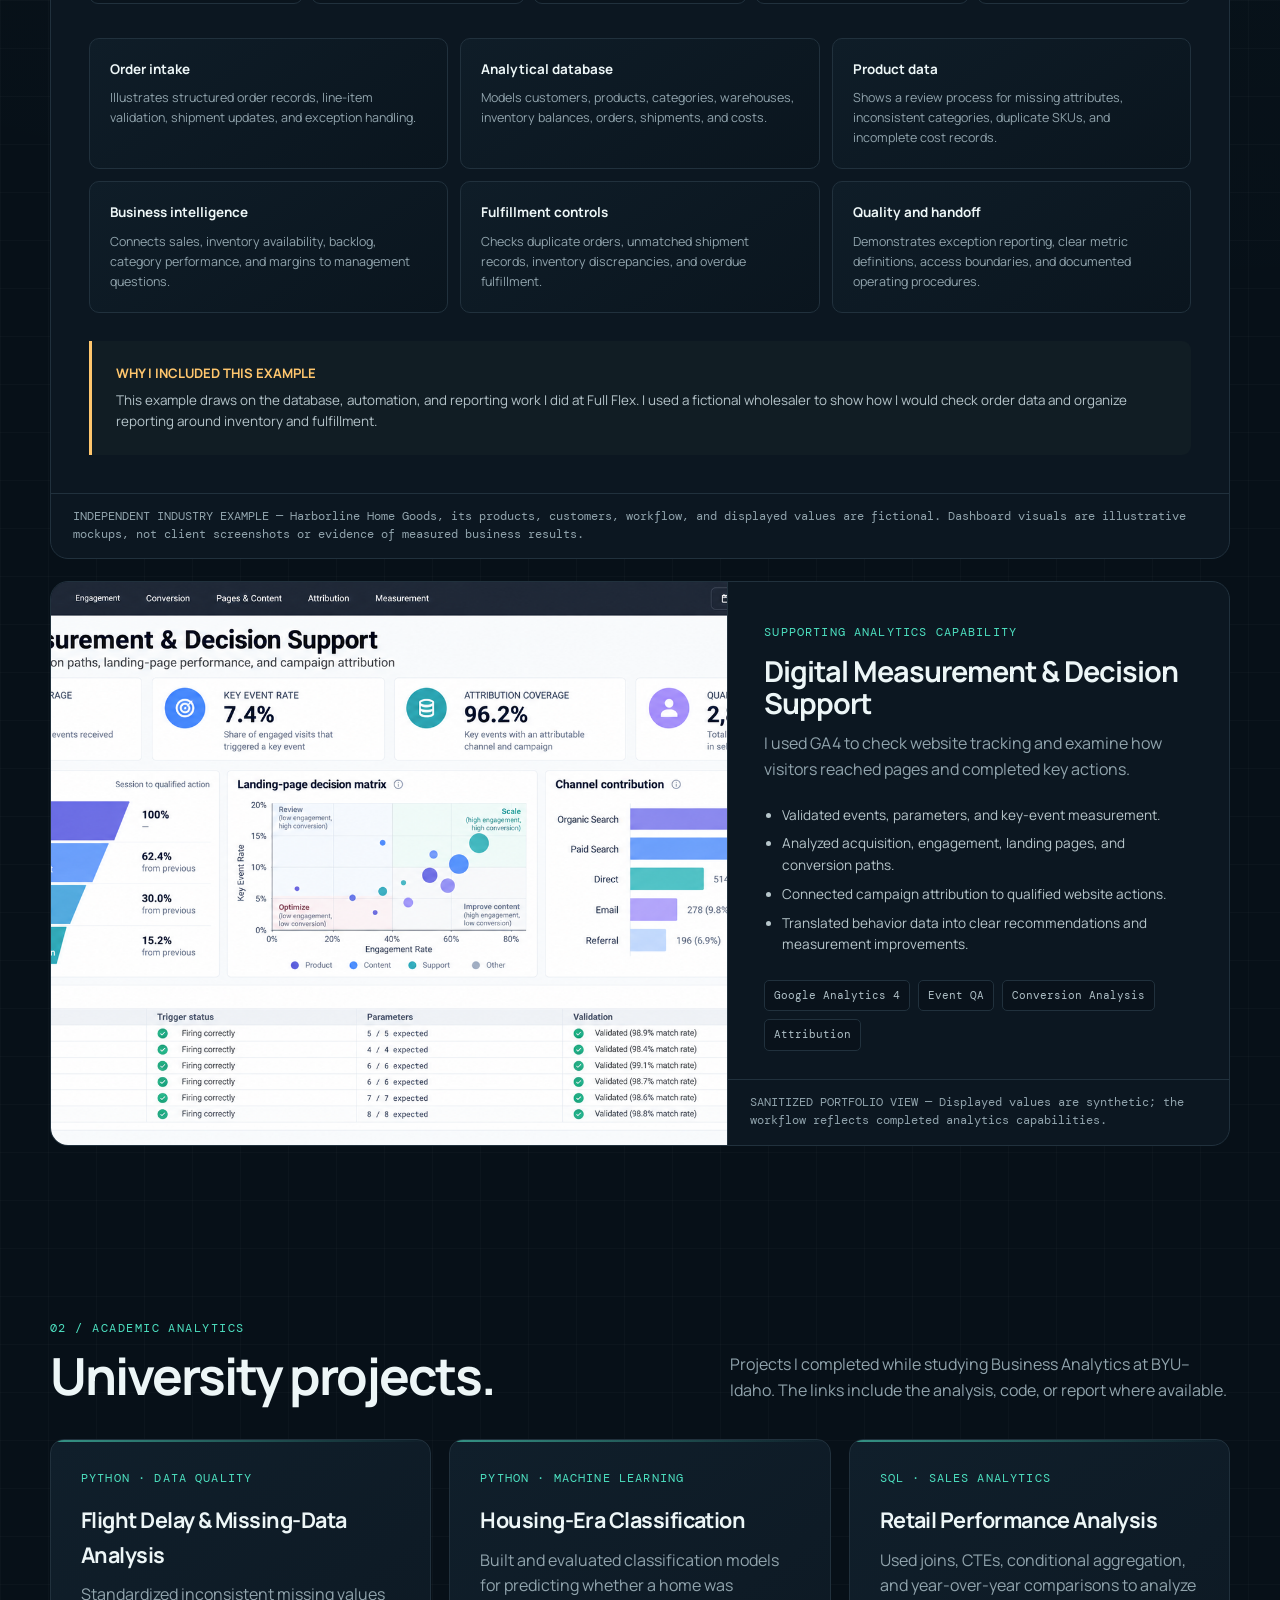
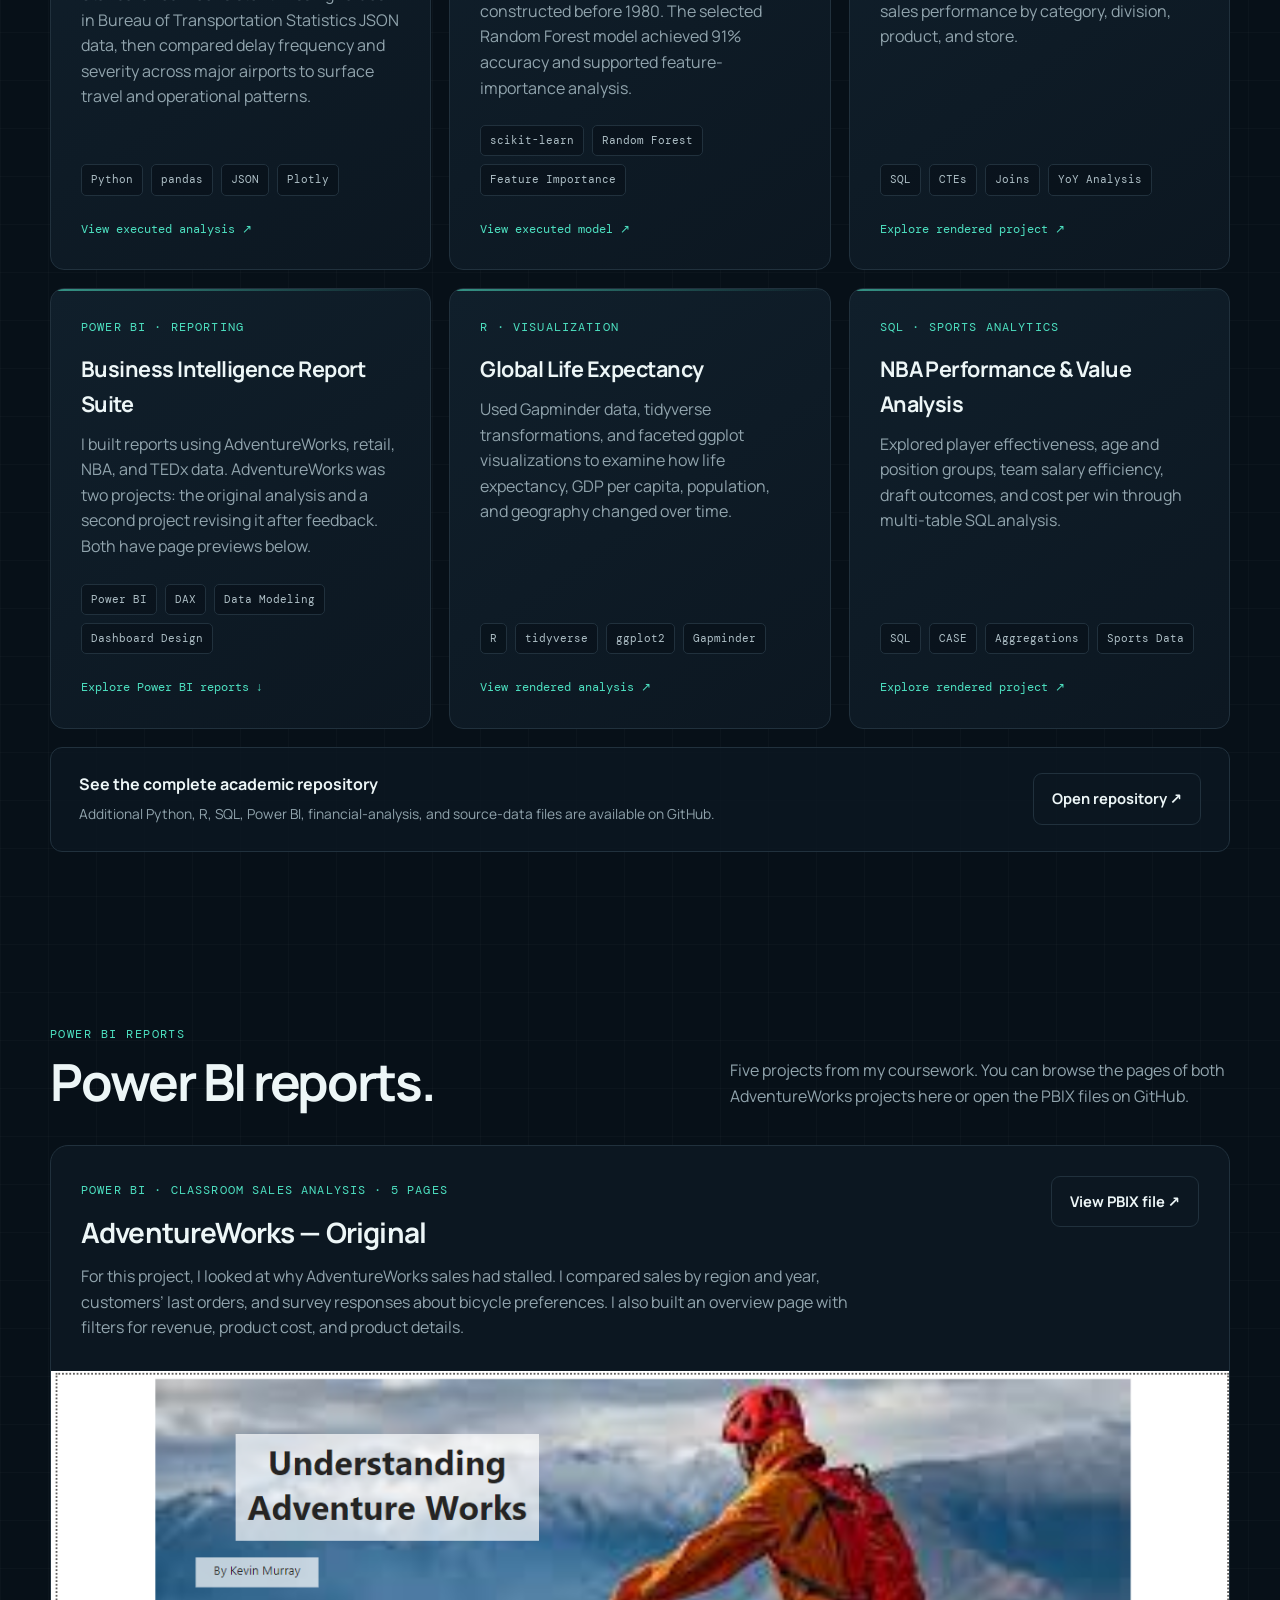
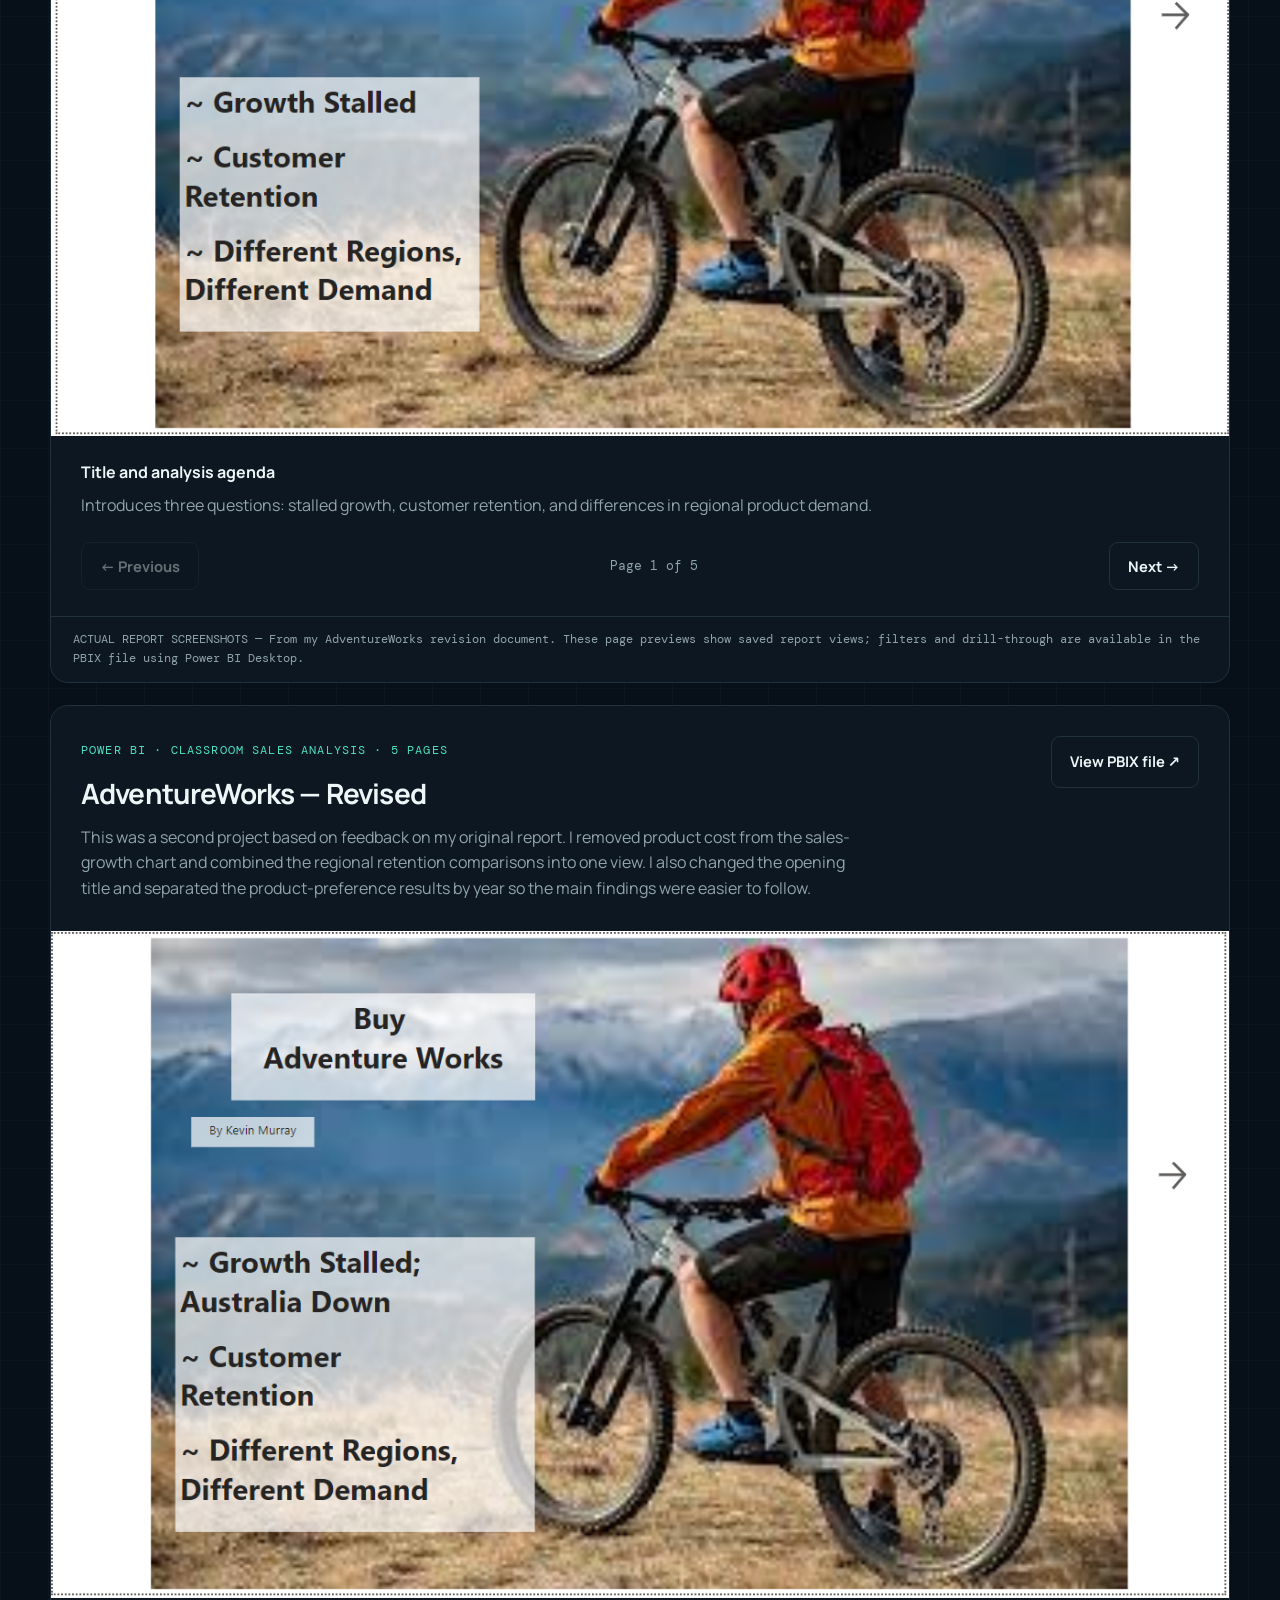
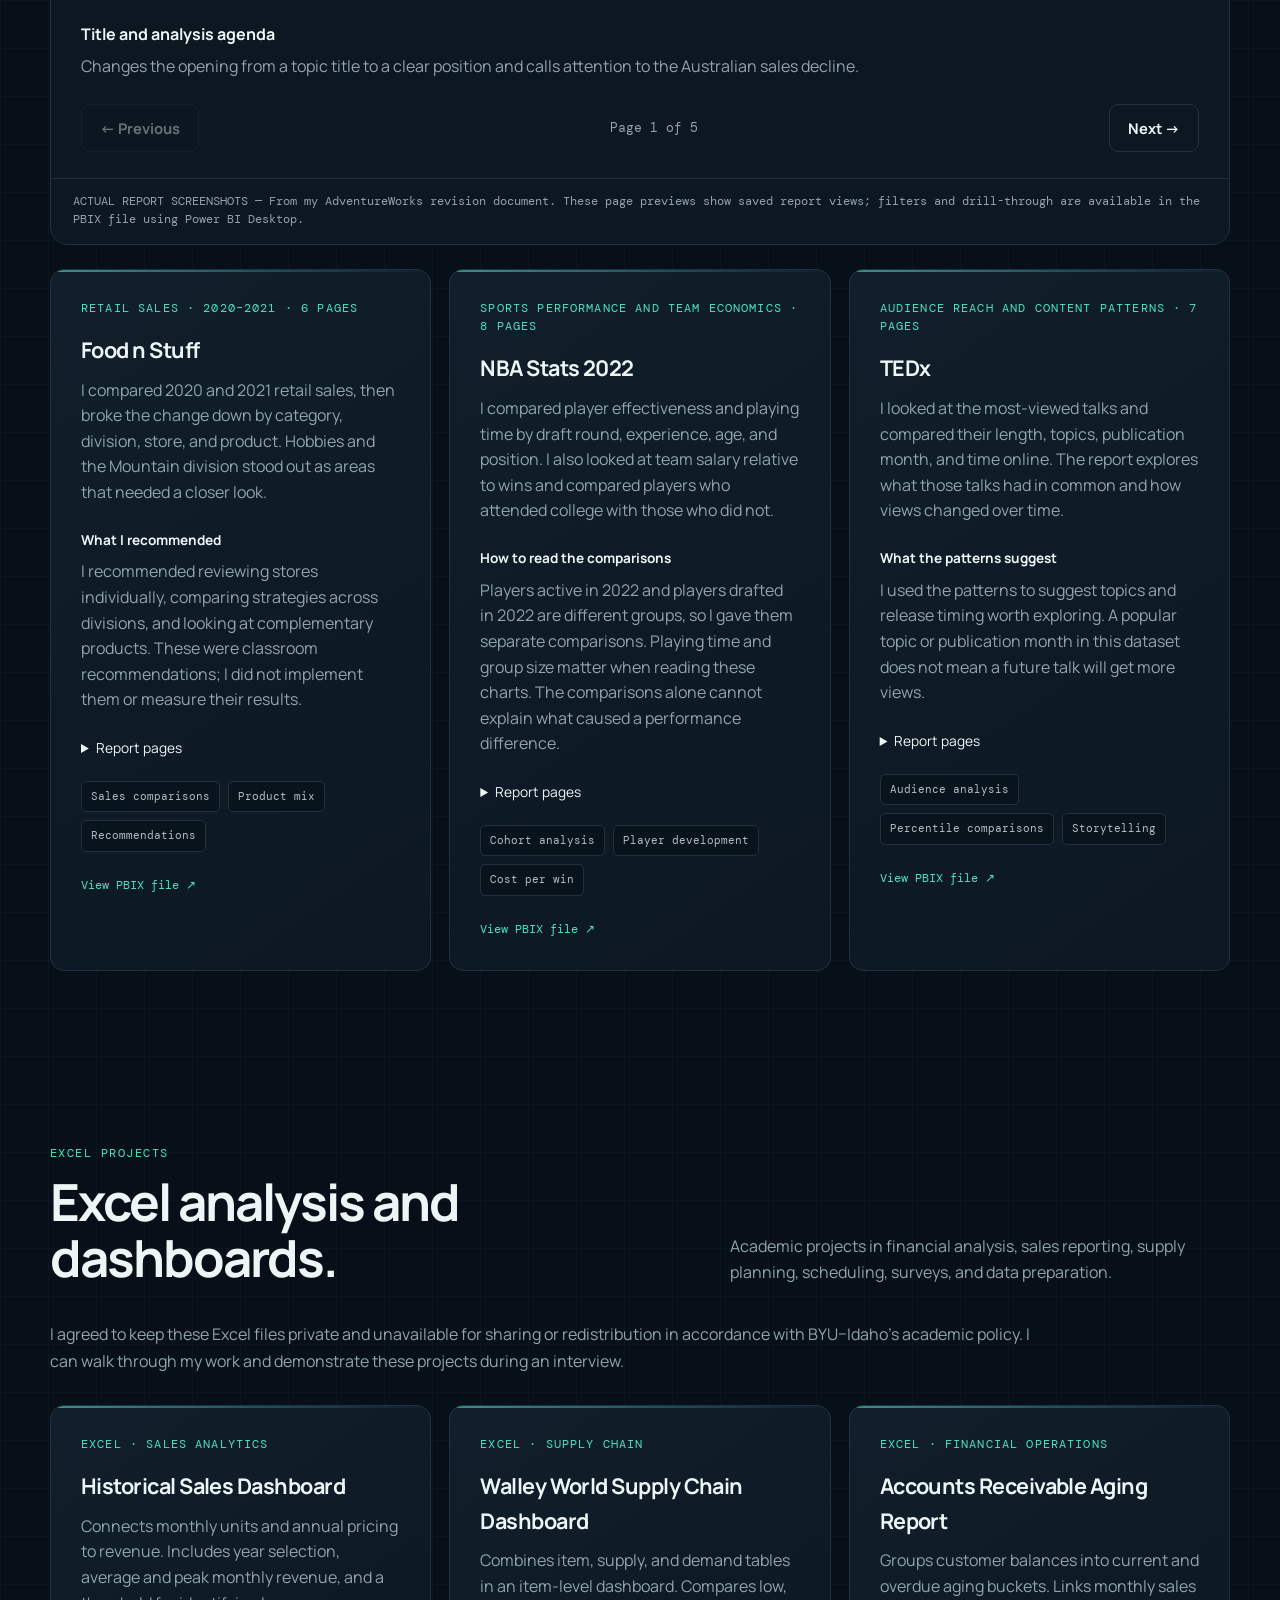
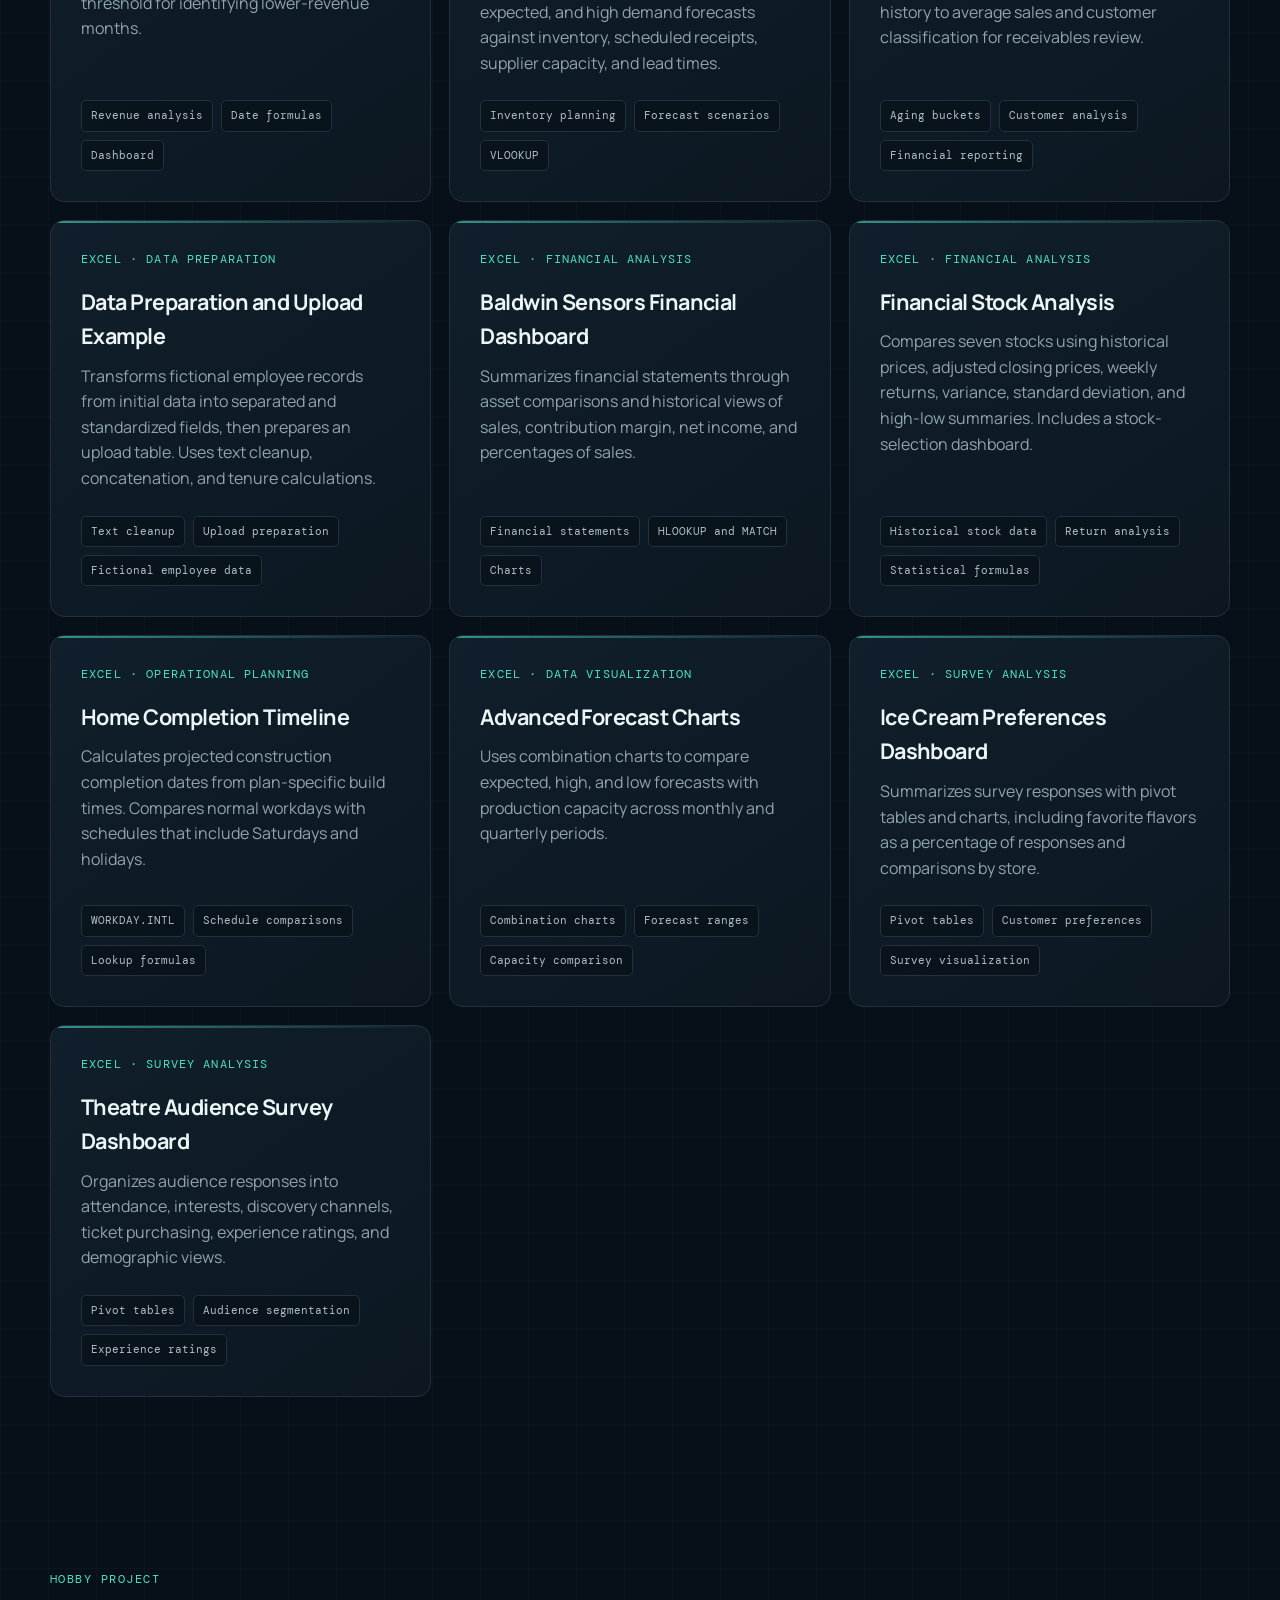
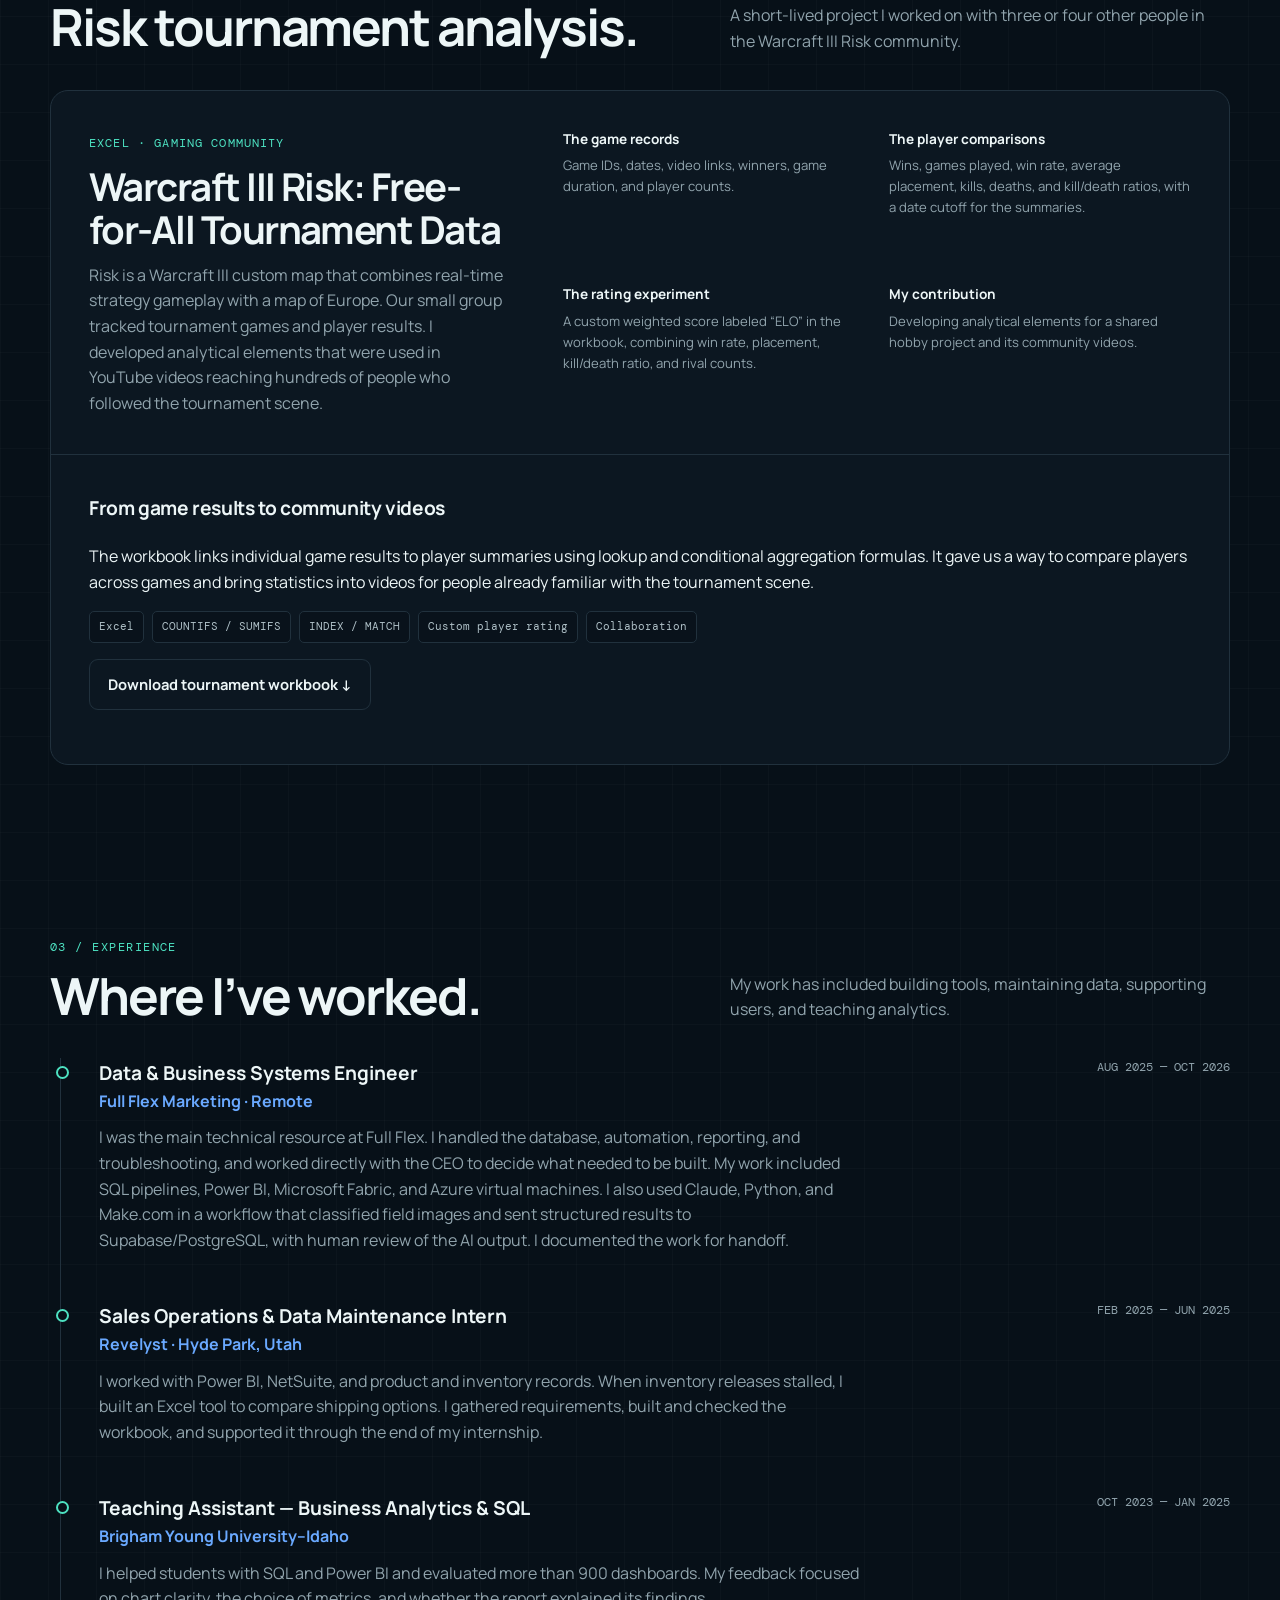
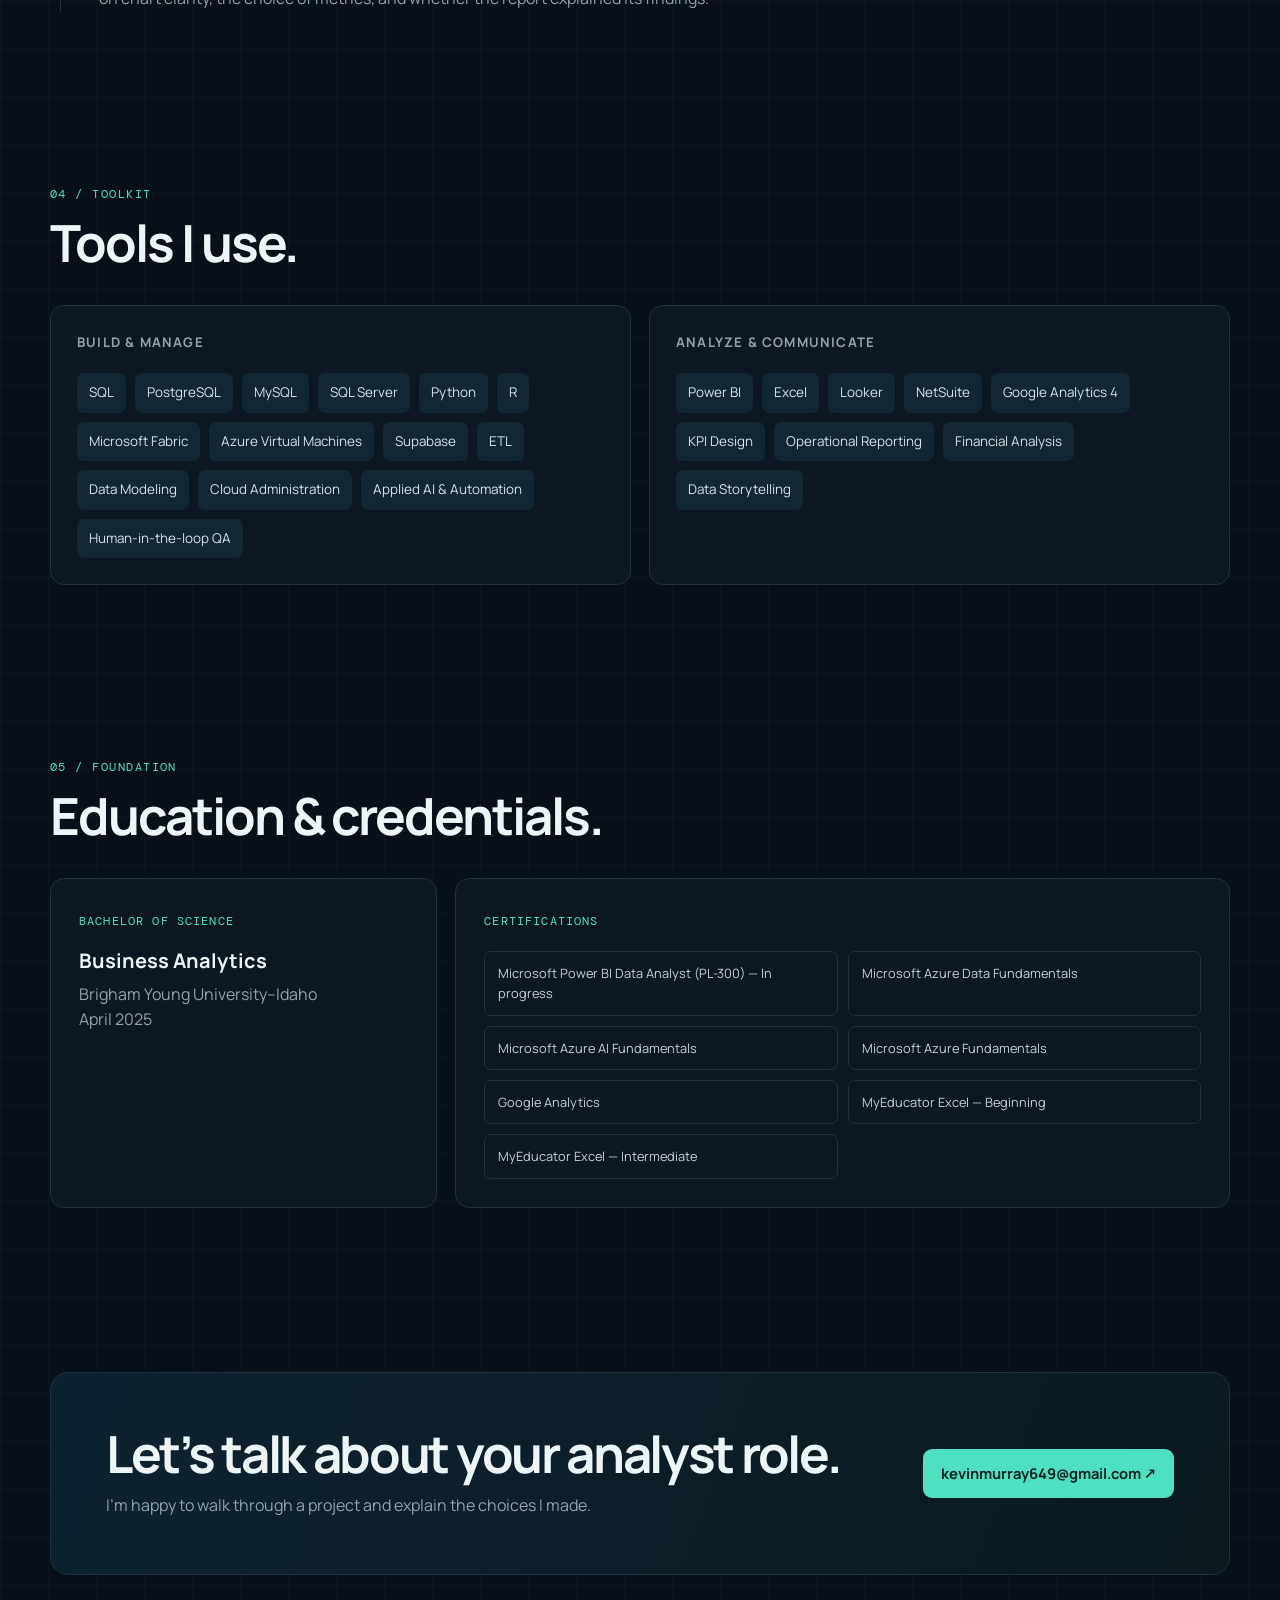
==== commit e51be26a: "Add PL-300 certification preparation status" ====
--- a/index.html
+++ b/index.html
@@ -70,7 +70,7 @@
       <article class="role"><div class="role-meta"><div><h3>Teaching Assistant — Business Analytics & SQL</h3><div class="company">Brigham Young University–Idaho</div></div><span class="date">OCT 2023 — JAN 2025</span></div><p>I helped students with SQL and Power BI and evaluated more than 900 dashboards. My feedback focused on chart clarity, the choice of metrics, and whether the report explained its findings.</p></article>
     </div></section>
     <section id="skills" class="wrap"><div class="section-top"><div><span class="section-no mono">04 / TOOLKIT</span><h2>Tools I use.</h2></div></div><div class="skills-grid"><div class="skill-panel"><h3>Build & manage</h3><div class="skill-list"><span class="skill">SQL</span><span class="skill">PostgreSQL</span><span class="skill">MySQL</span><span class="skill">SQL Server</span><span class="skill">Python</span><span class="skill">R</span><span class="skill">Microsoft Fabric</span><span class="skill">Azure Virtual Machines</span><span class="skill">Supabase</span><span class="skill">ETL</span><span class="skill">Data Modeling</span><span class="skill">Cloud Administration</span><span class="skill">Applied AI & Automation</span><span class="skill">Human-in-the-loop QA</span></div></div><div class="skill-panel"><h3>Analyze & communicate</h3><div class="skill-list"><span class="skill">Power BI</span><span class="skill">Excel</span><span class="skill">Looker</span><span class="skill">NetSuite</span><span class="skill">Google Analytics 4</span><span class="skill">KPI Design</span><span class="skill">Operational Reporting</span><span class="skill">Financial Analysis</span><span class="skill">Data Storytelling</span></div></div></div></section>
-    <section class="wrap"><div class="section-top"><div><span class="section-no mono">05 / FOUNDATION</span><h2>Education & credentials.</h2></div></div><div class="education"><div class="edu-main"><span class="tag mono">Bachelor of Science</span><strong>Business Analytics</strong><p>Brigham Young University–Idaho<br>April 2025</p></div><div class="certs"><span class="tag mono">Certifications</span><div class="cert-list"><div class="cert">Microsoft Azure Data Fundamentals</div><div class="cert">Microsoft Azure AI Fundamentals</div><div class="cert">Microsoft Azure Fundamentals</div><div class="cert">Google Analytics</div><div class="cert">MyEducator Excel — Beginning</div><div class="cert">MyEducator Excel — Intermediate</div></div></div></div></section>
+    <section class="wrap"><div class="section-top"><div><span class="section-no mono">05 / FOUNDATION</span><h2>Education & credentials.</h2></div></div><div class="education"><div class="edu-main"><span class="tag mono">Bachelor of Science</span><strong>Business Analytics</strong><p>Brigham Young University–Idaho<br>April 2025</p></div><div class="certs"><span class="tag mono">Certifications</span><div class="cert-list"><div class="cert">Microsoft Power BI Data Analyst (PL-300) — In progress</div><div class="cert">Microsoft Azure Data Fundamentals</div><div class="cert">Microsoft Azure AI Fundamentals</div><div class="cert">Microsoft Azure Fundamentals</div><div class="cert">Google Analytics</div><div class="cert">MyEducator Excel — Beginning</div><div class="cert">MyEducator Excel — Intermediate</div></div></div></div></section>
     <section class="wrap cta"><div><h2>Let’s talk about your analyst role.</h2><p>I’m happy to walk through a project and explain the choices I made.</p></div><a class="btn primary" href="mailto:kevinmurray649@gmail.com">kevinmurray649@gmail.com ↗</a></section>
   </main>
   <footer class="footer"><div class="wrap"><span>© <span id="year"></span> Kevin Murray</span><span class="mono">Logan, UT · Open to relocation</span></div></footer>
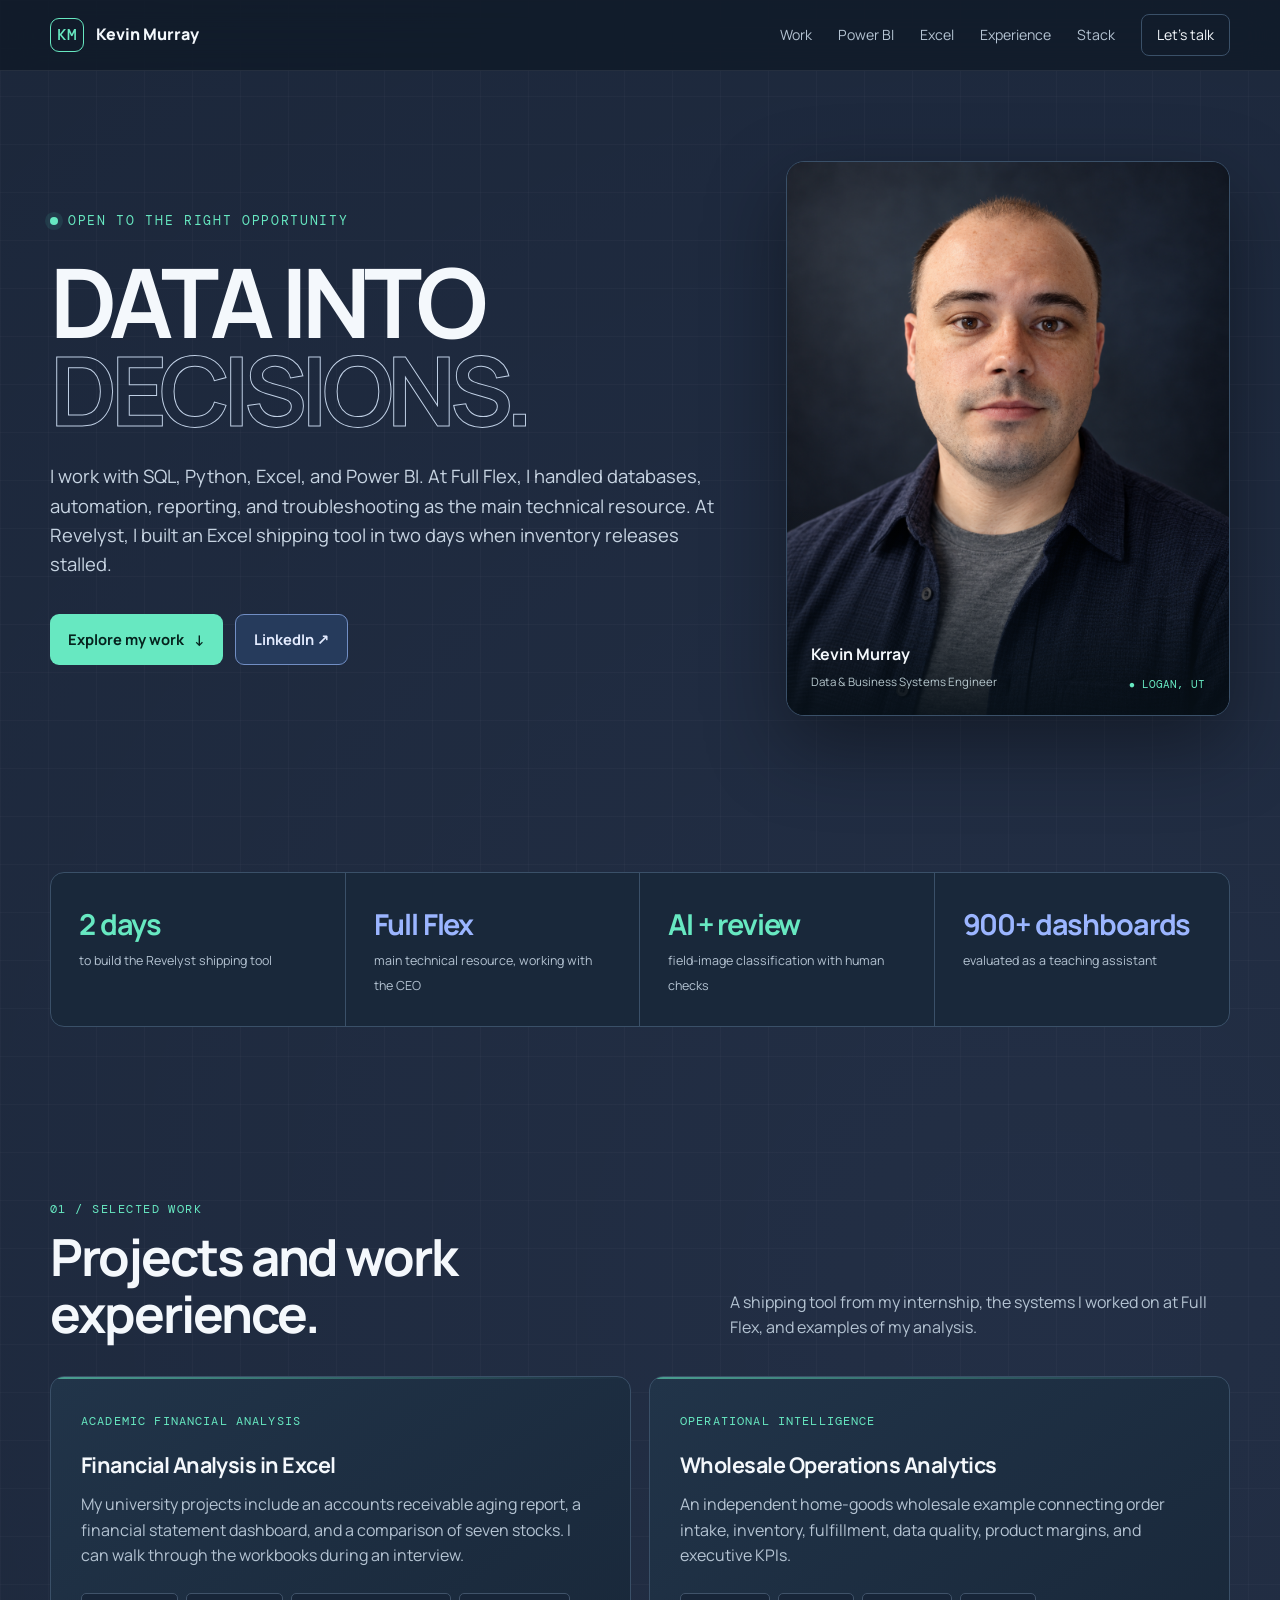
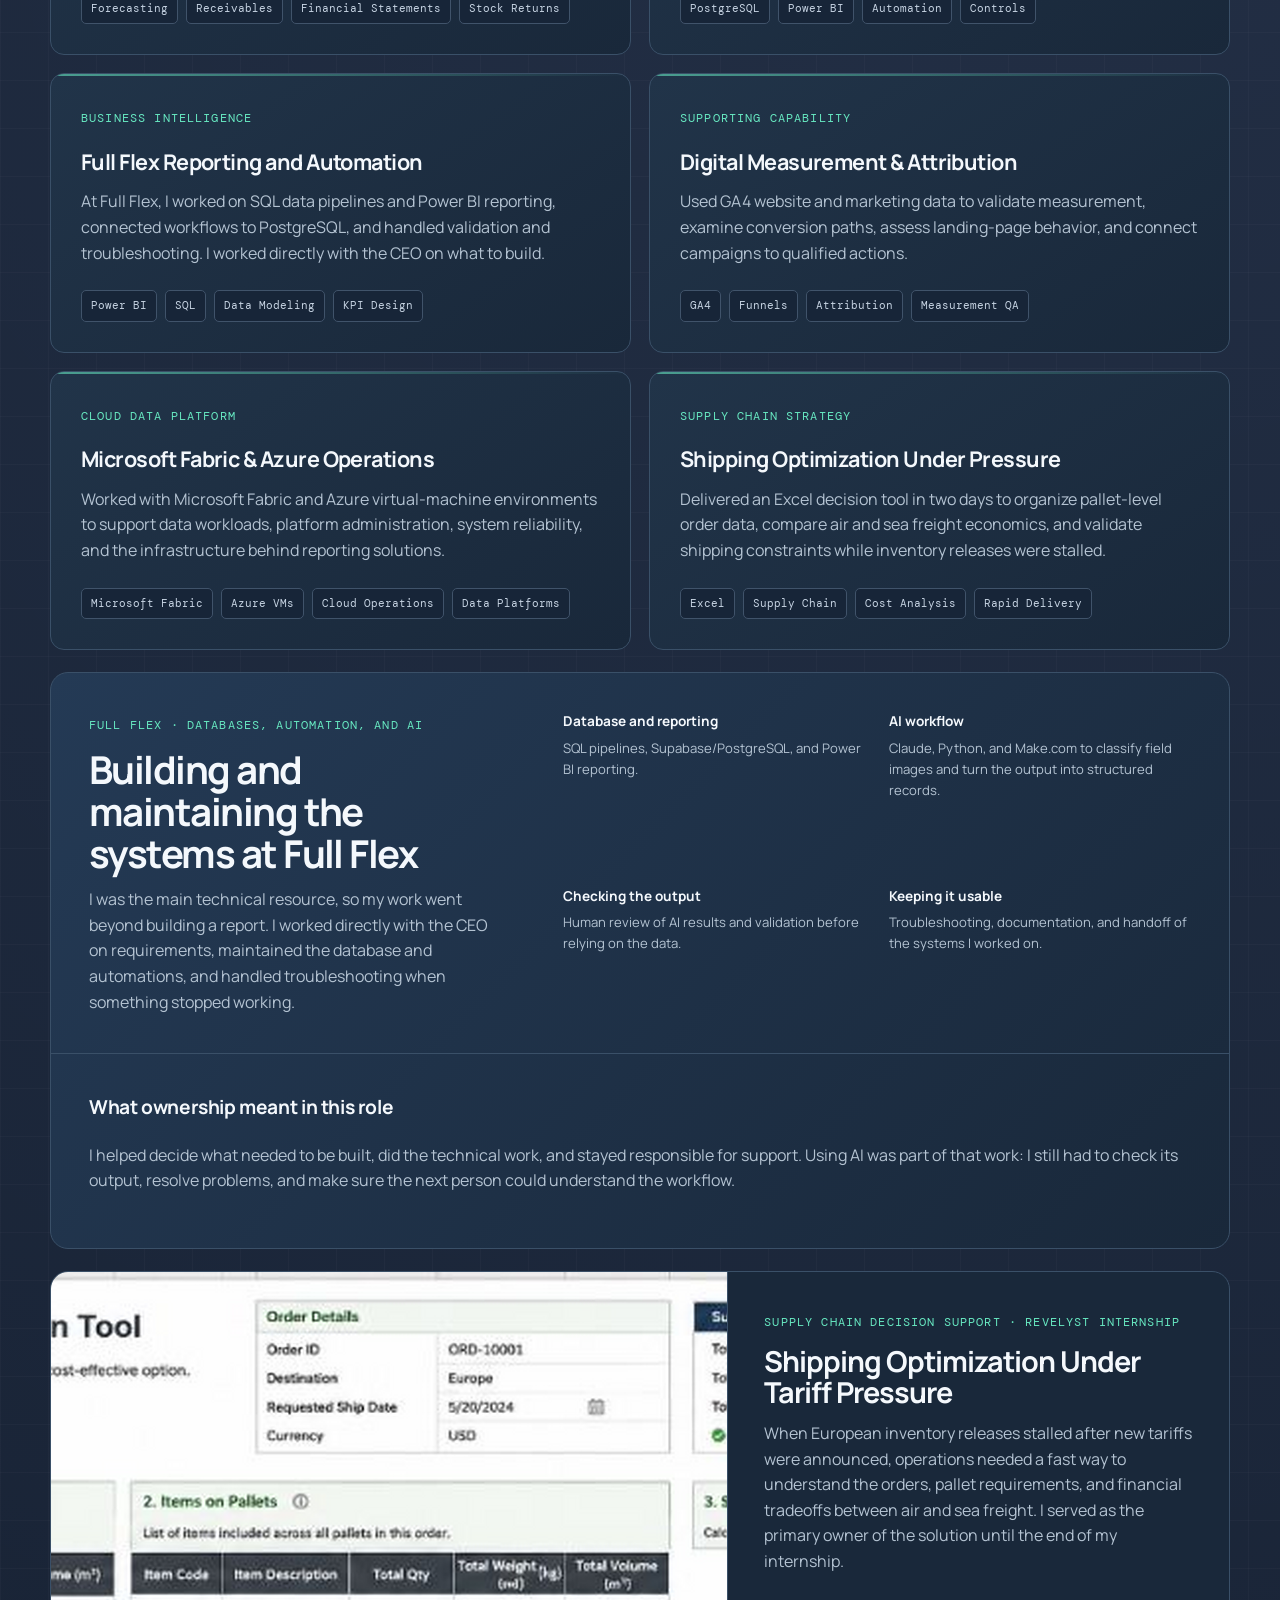
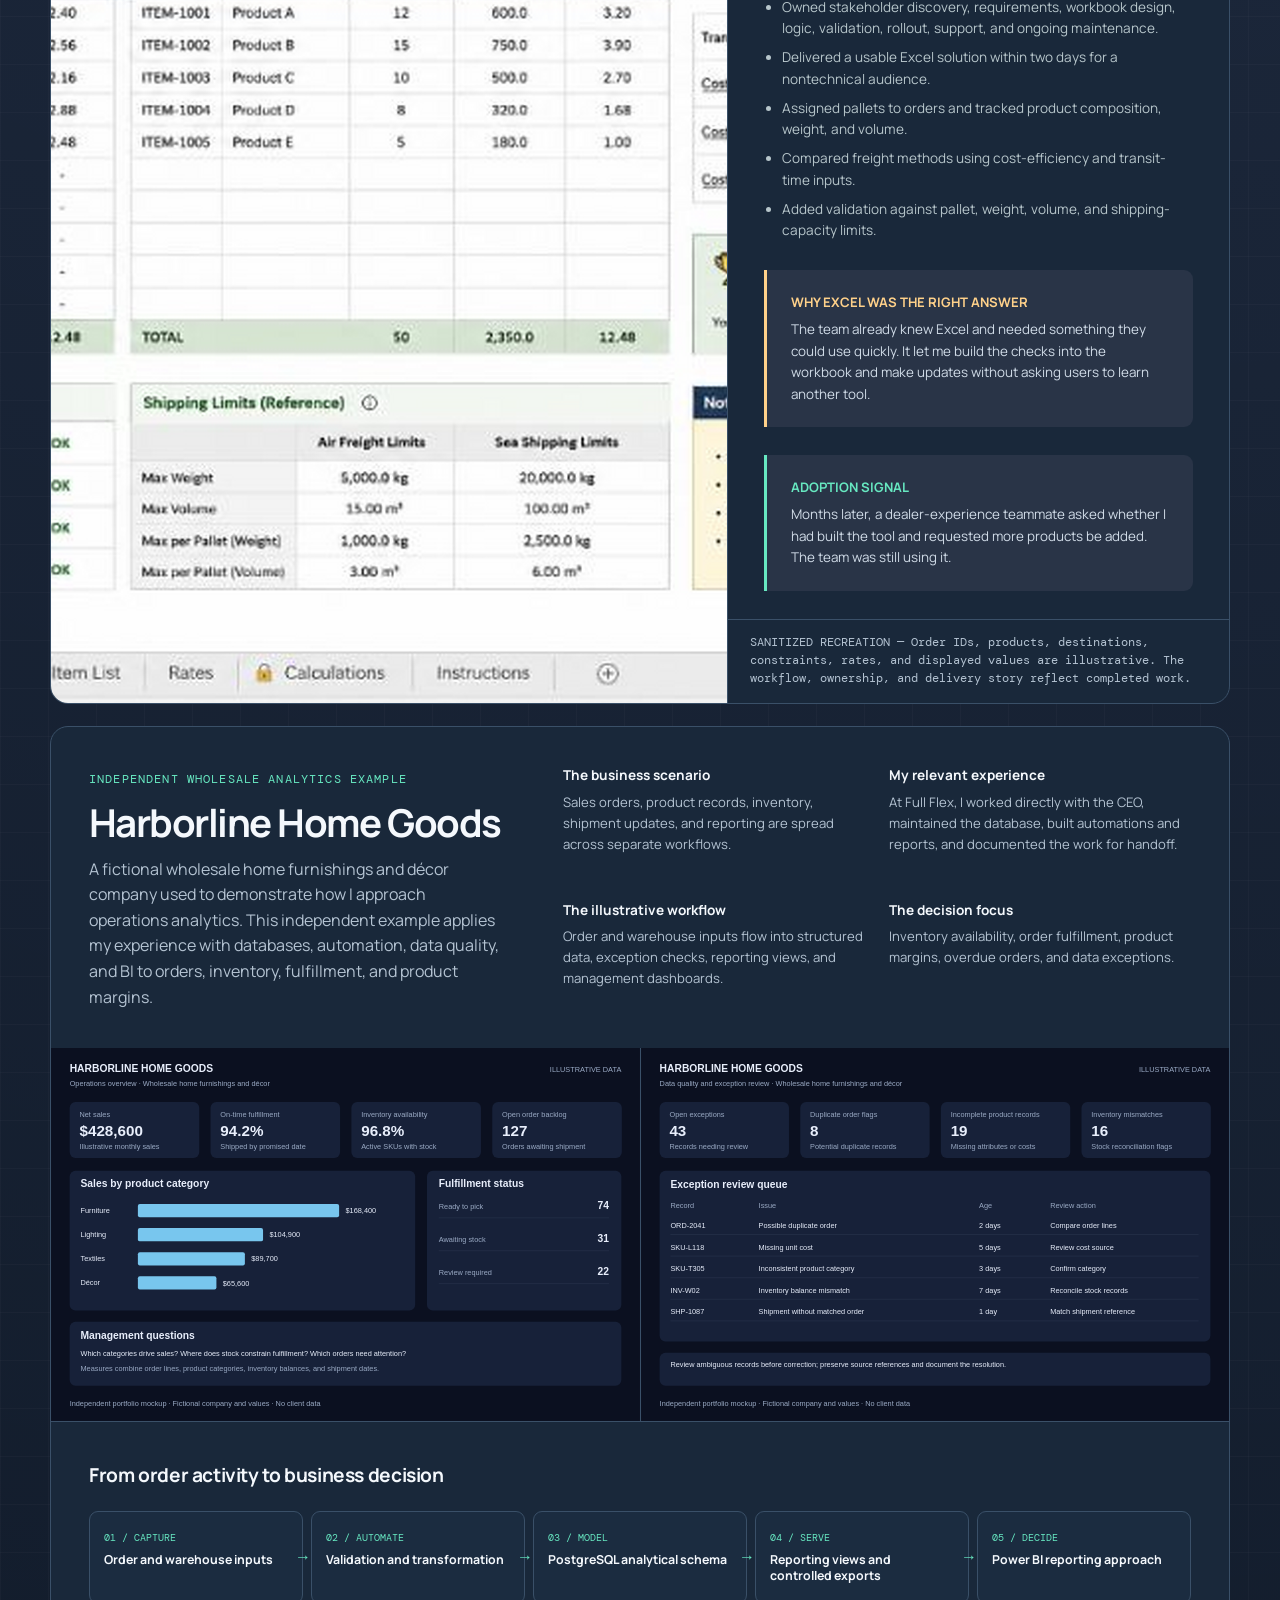
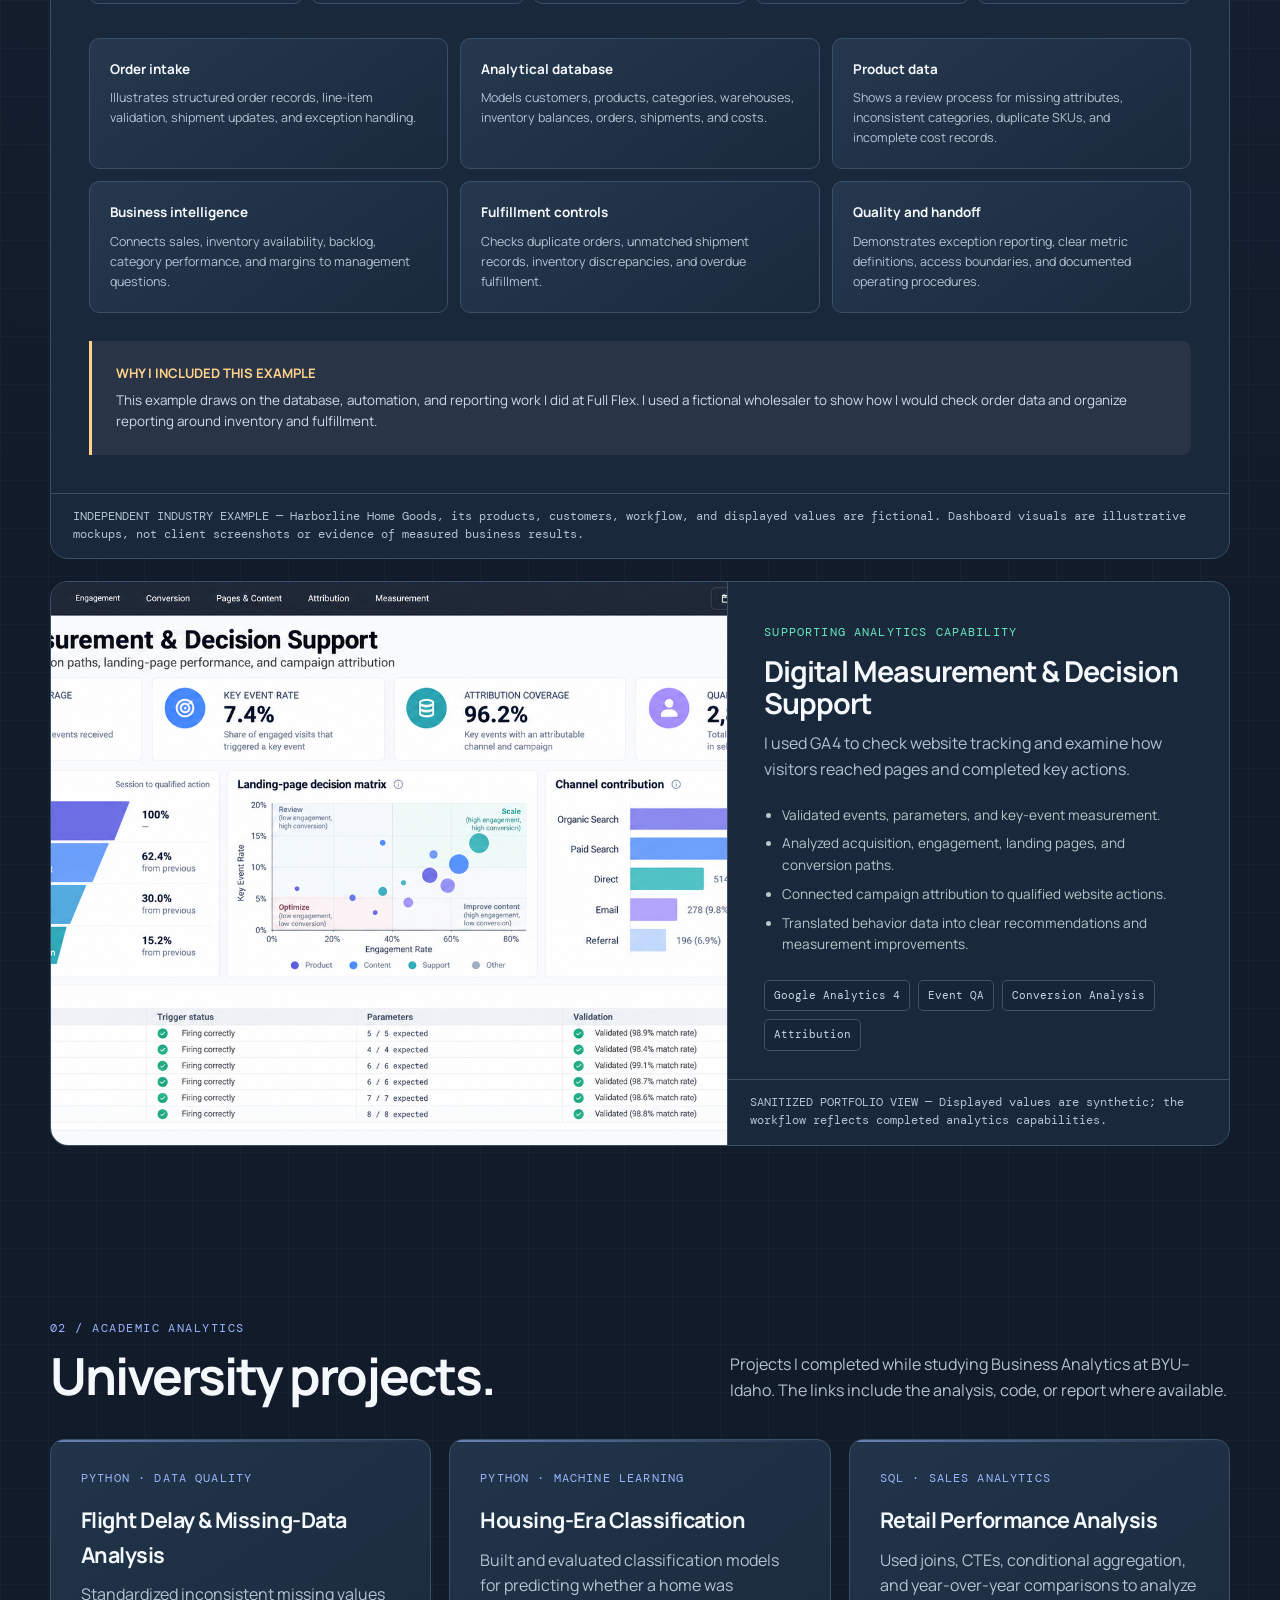
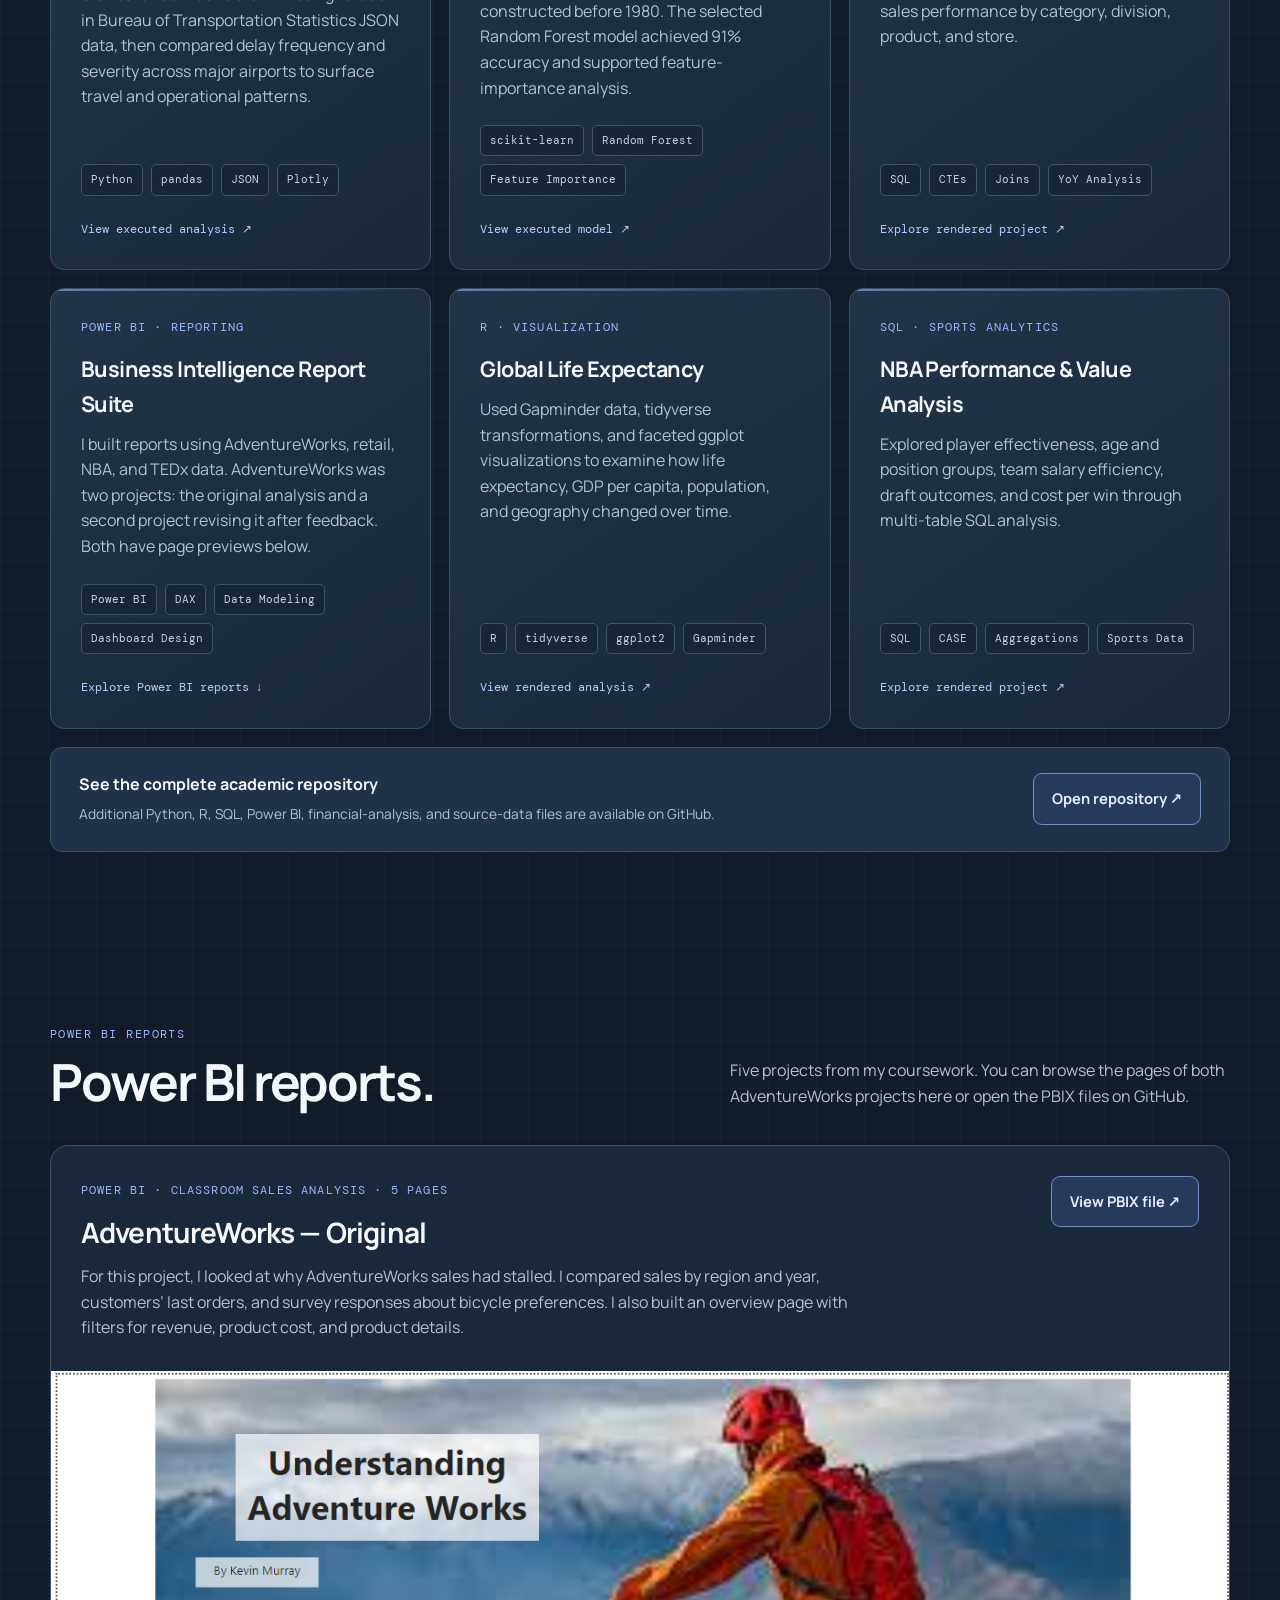
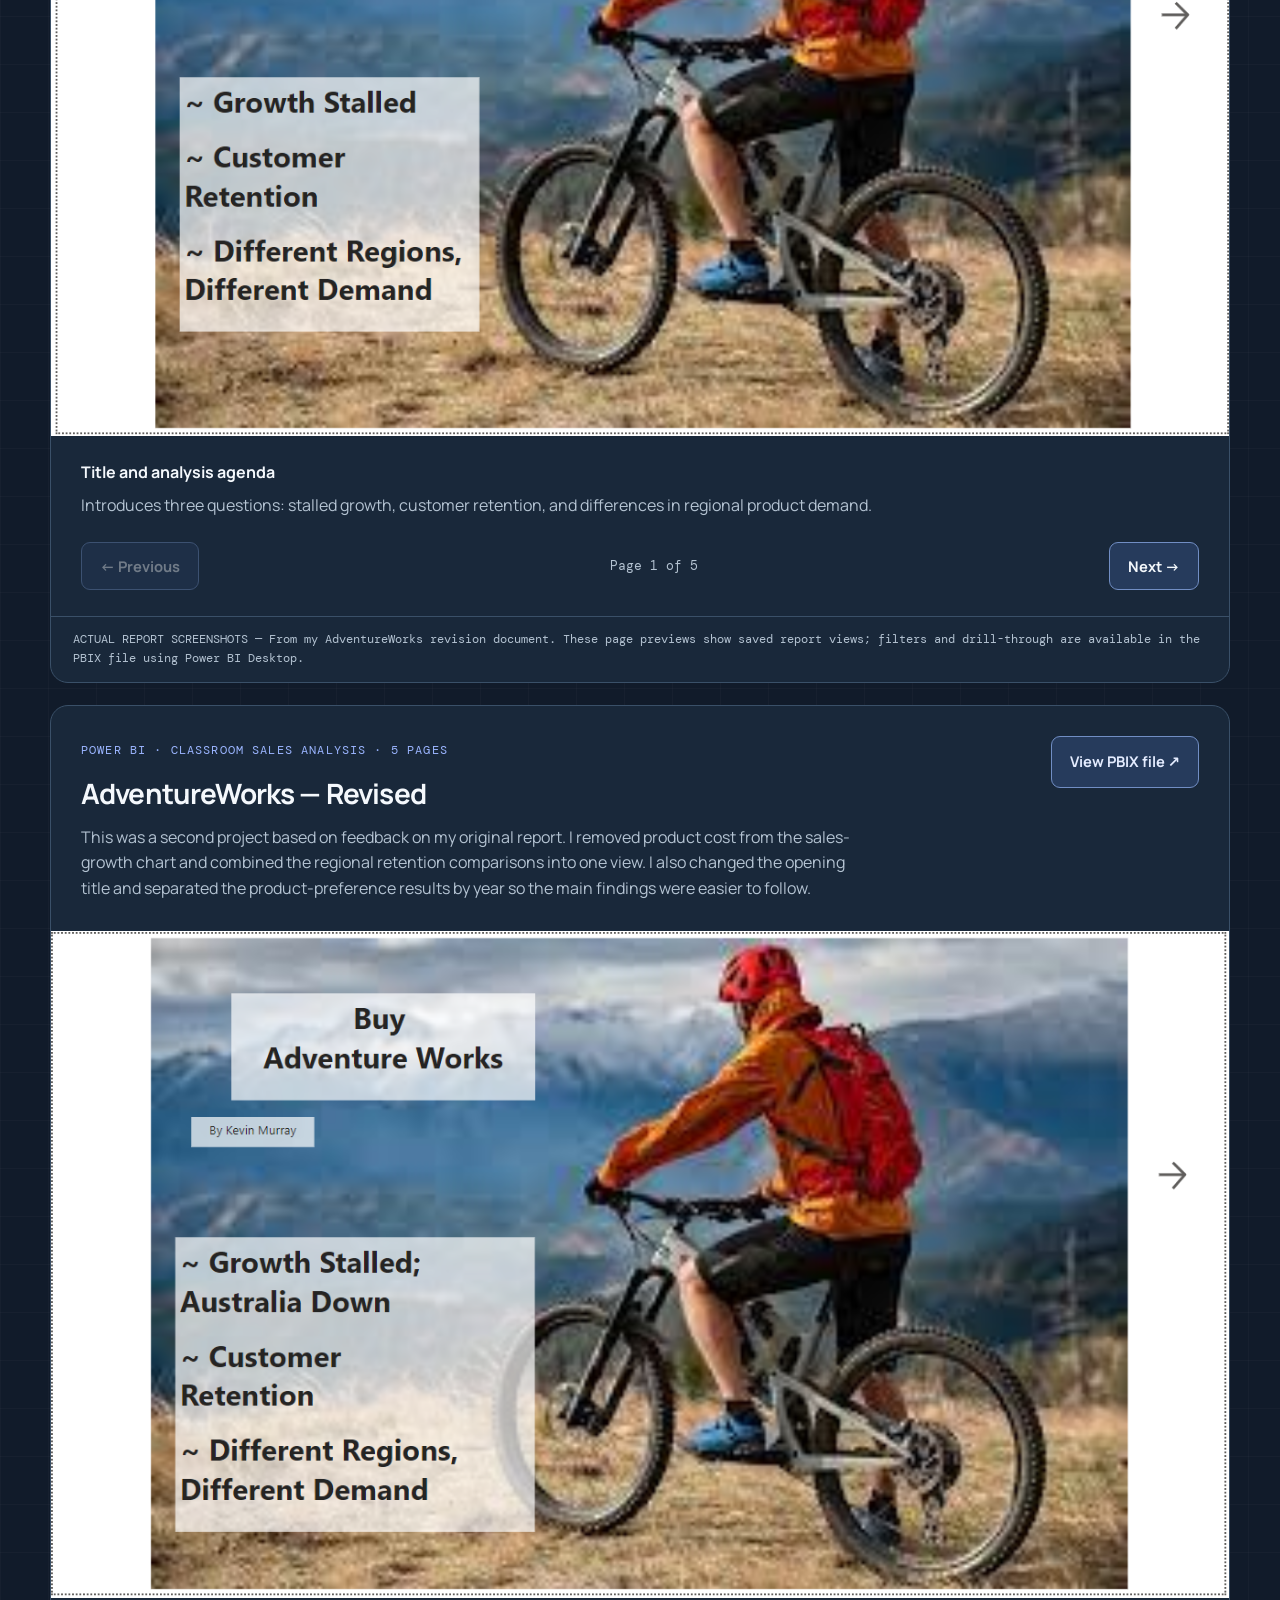
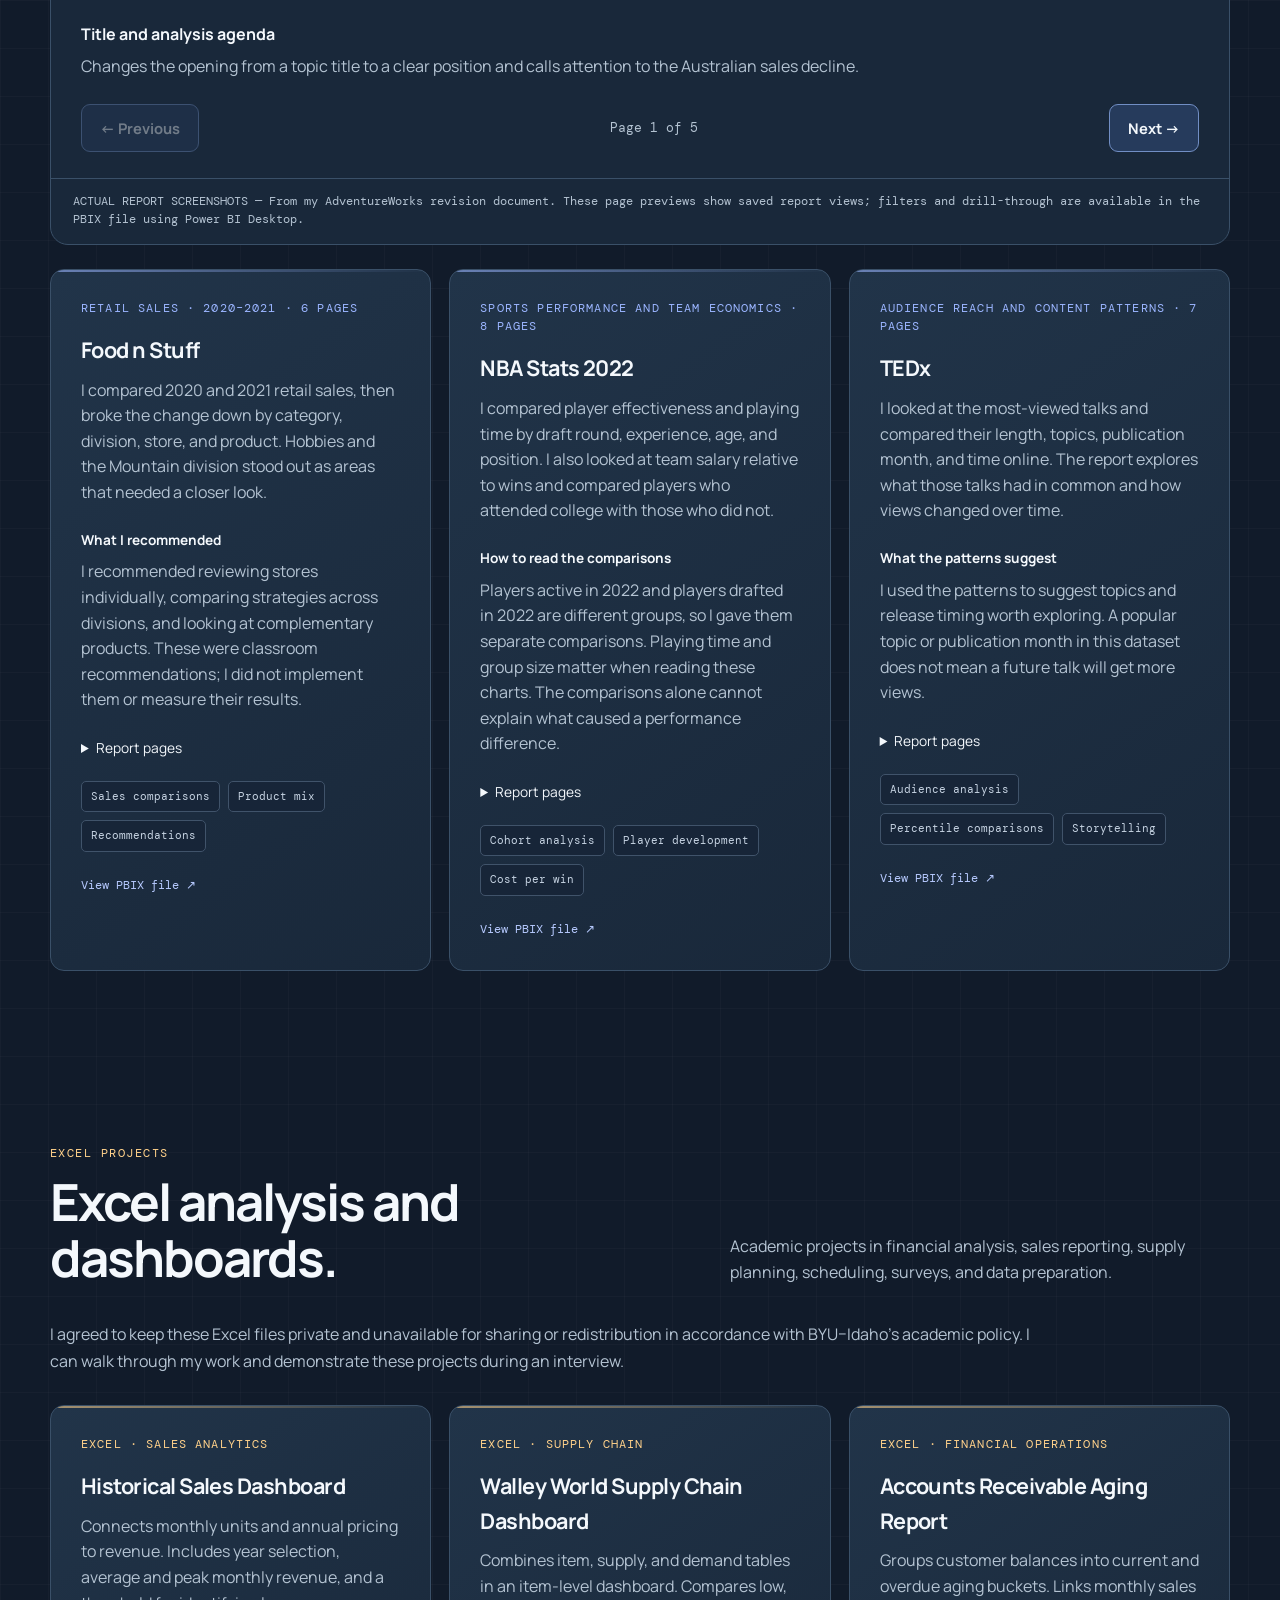
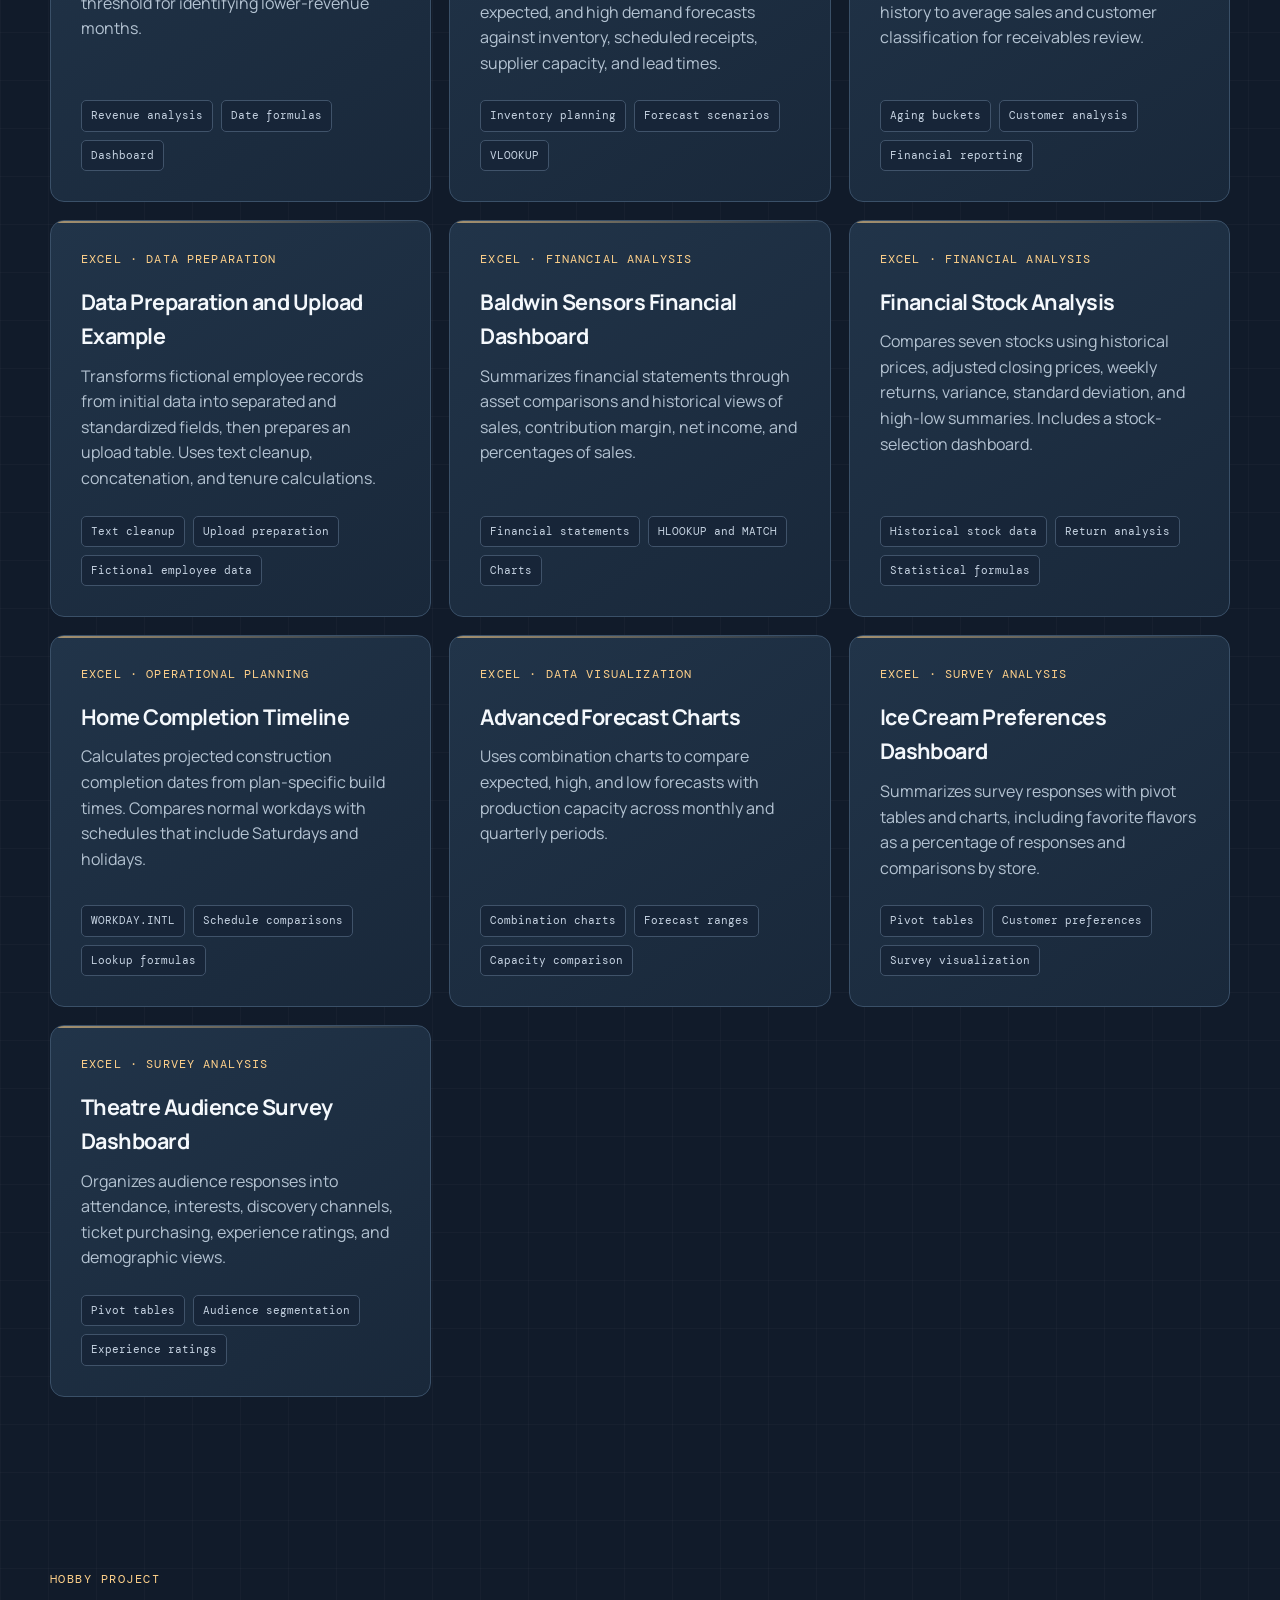
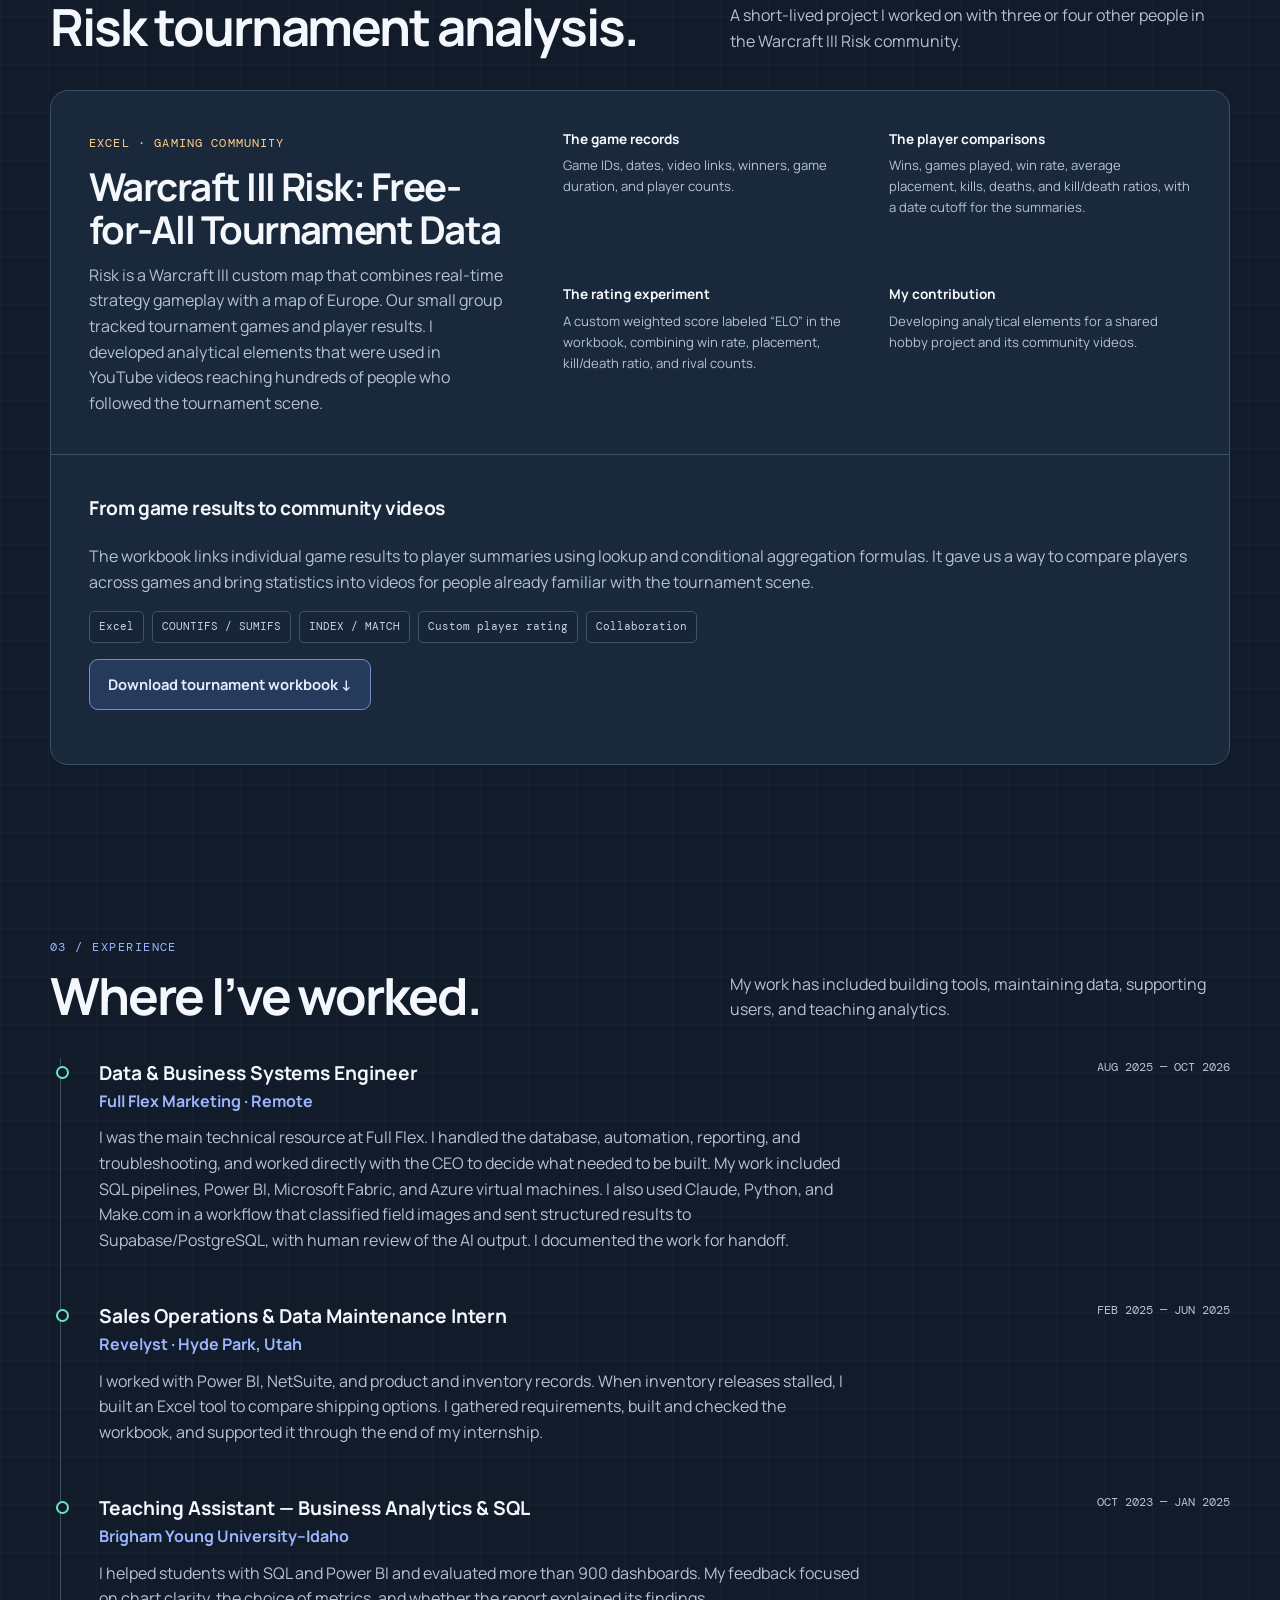
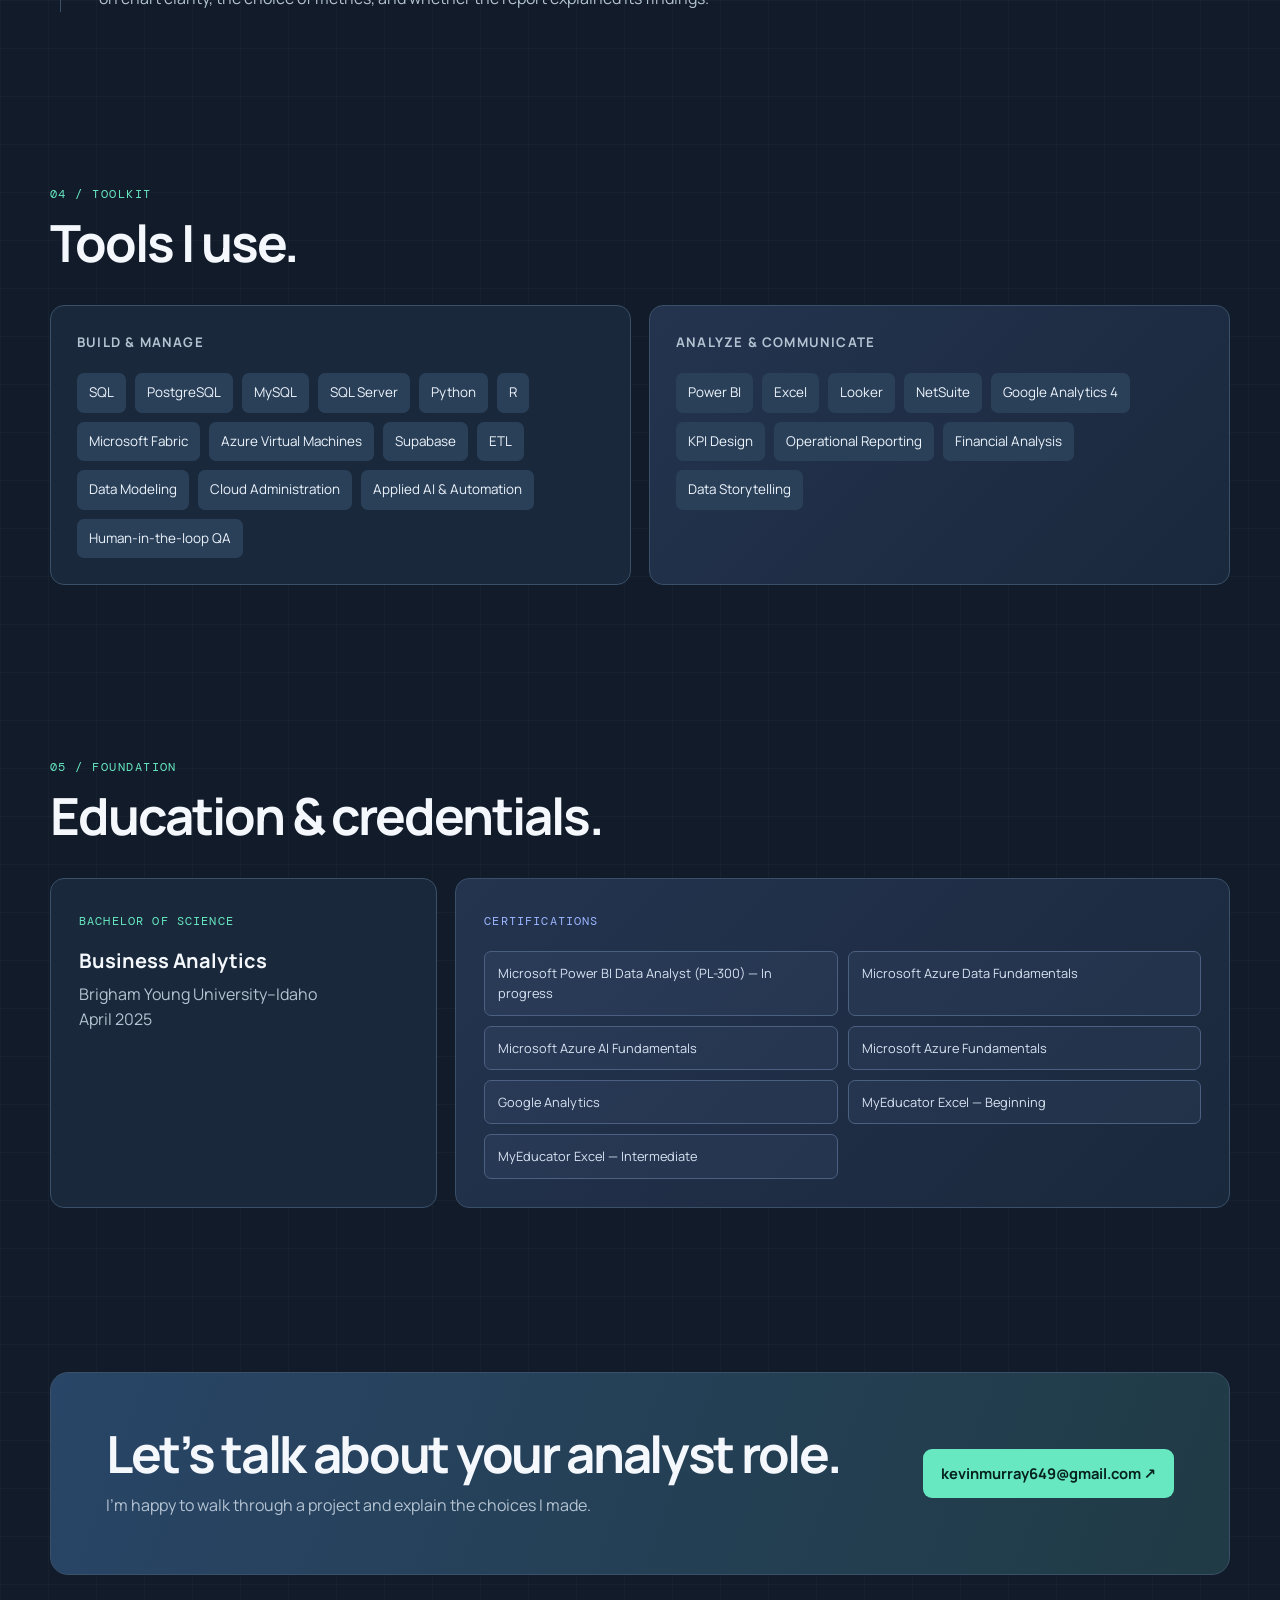
==== commit a950e605: "Brighten portfolio and separate accent colors" ====
--- a/index.html
+++ b/index.html
@@ -4,17 +4,17 @@
   <meta charset="utf-8">
   <meta name="viewport" content="width=device-width, initial-scale=1">
   <meta name="description" content="Kevin Murray — Data & Business Systems Engineer specializing in analytics, BI, automation, and reliable data systems.">
-  <meta name="theme-color" content="#071018">
+  <meta name="theme-color" content="#111b2a">
   <title>Kevin Murray | Data & Business Systems</title>
   <link rel="preconnect" href="https://fonts.googleapis.com">
   <link rel="preconnect" href="https://fonts.gstatic.com" crossorigin>
   <link href="https://fonts.googleapis.com/css2?family=DM+Mono:wght@400;500&family=Manrope:wght@400;500;600;700;800&display=swap" rel="stylesheet">
   <link rel="icon" type="image/svg+xml" href="data:image/svg+xml,%3Csvg xmlns='http://www.w3.org/2000/svg' viewBox='0 0 64 64'%3E%3Crect width='64' height='64' rx='14' fill='%23071018'/%3E%3Cpath d='M17 15v34M18 33l25-18M18 33l27 16' fill='none' stroke='%234de1c1' stroke-width='7' stroke-linecap='round'/%3E%3C/svg%3E">
   <style>
-    :root{--bg:#071018;--panel:#0c1721;--panel2:#101f2b;--line:#21313d;--text:#edf6f7;--muted:#91a4ad;--mint:#4de1c1;--blue:#6aa9ff;--amber:#ffc66d;--max:1180px}
+    :root{--bg:#111b2a;--panel:#19283a;--panel2:#213449;--line:#3a5068;--text:#f4f8fc;--muted:#b4c3d2;--mint:#67e8c1;--blue:#9bb5ff;--amber:#ffd18a;--max:1180px}
     *{box-sizing:border-box}html{scroll-behavior:smooth}body{margin:0;background:var(--bg);color:var(--text);font-family:Manrope,system-ui,sans-serif;font-size:16px;line-height:1.6;background-image:radial-gradient(circle at 82% 8%,rgba(77,225,193,.09),transparent 26%),linear-gradient(rgba(255,255,255,.018) 1px,transparent 1px),linear-gradient(90deg,rgba(255,255,255,.018) 1px,transparent 1px);background-size:auto,48px 48px,48px 48px}
-    a{color:inherit}.wrap{width:min(var(--max),calc(100% - 40px));margin:auto}.mono{font-family:'DM Mono',monospace}.topbar{position:sticky;top:0;z-index:20;background:rgba(7,16,24,.82);border-bottom:1px solid rgba(145,164,173,.15);backdrop-filter:blur(16px)}nav{height:70px;display:flex;align-items:center;justify-content:space-between}.brand{display:flex;gap:12px;align-items:center;text-decoration:none;font-weight:800}.mark{width:34px;height:34px;border:1px solid var(--mint);display:grid;place-items:center;border-radius:9px;color:var(--mint);font-family:'DM Mono';font-weight:500}.navlinks{display:flex;gap:26px;align-items:center}.navlinks a{font-size:.88rem;color:var(--muted);text-decoration:none}.navlinks a:hover{color:var(--text)}.contact{border:1px solid var(--line);padding:9px 15px;border-radius:8px!important;color:var(--text)!important}
-    .hero{min-height:640px;display:grid;grid-template-columns:1.2fr .8fr;gap:70px;align-items:center;padding:90px 0 72px}.eyebrow{display:flex;align-items:center;gap:10px;color:var(--mint);font-size:.8rem;letter-spacing:.13em;text-transform:uppercase}.pulse{width:8px;height:8px;border-radius:50%;background:var(--mint);box-shadow:0 0 0 5px rgba(77,225,193,.1)}h1{font-size:clamp(3.2rem,7.5vw,6.7rem);line-height:.92;letter-spacing:-.065em;margin:26px 0 28px;max-width:800px}.outline{color:transparent;-webkit-text-stroke:1px #9fb3ba}.lede{font-size:1.15rem;max-width:670px;color:#b3c2c8;margin:0 0 34px}.actions{display:flex;gap:12px;flex-wrap:wrap}.btn{display:inline-flex;align-items:center;gap:10px;text-decoration:none;padding:13px 18px;border-radius:9px;font-weight:700;font-size:.92rem}.primary{background:var(--mint);color:#05221d}.secondary{border:1px solid var(--line);background:rgba(12,23,33,.7)}.btn:hover{transform:translateY(-2px)}
+    a{color:inherit}.wrap{width:min(var(--max),calc(100% - 40px));margin:auto}.mono{font-family:'DM Mono',monospace}.topbar{position:sticky;top:0;z-index:20;background:rgba(17,27,42,.9);border-bottom:1px solid rgba(145,164,173,.15);backdrop-filter:blur(16px)}nav{height:70px;display:flex;align-items:center;justify-content:space-between}.brand{display:flex;gap:12px;align-items:center;text-decoration:none;font-weight:800}.mark{width:34px;height:34px;border:1px solid var(--mint);display:grid;place-items:center;border-radius:9px;color:var(--mint);font-family:'DM Mono';font-weight:500}.navlinks{display:flex;gap:26px;align-items:center}.navlinks a{font-size:.88rem;color:var(--muted);text-decoration:none}.navlinks a:hover{color:var(--text)}.contact{border:1px solid var(--line);padding:9px 15px;border-radius:8px!important;color:var(--text)!important}
+    .hero{min-height:640px;display:grid;grid-template-columns:1.2fr .8fr;gap:70px;align-items:center;padding:90px 0 72px}.eyebrow{display:flex;align-items:center;gap:10px;color:var(--mint);font-size:.8rem;letter-spacing:.13em;text-transform:uppercase}.pulse{width:8px;height:8px;border-radius:50%;background:var(--mint);box-shadow:0 0 0 5px rgba(77,225,193,.1)}h1{font-size:clamp(3.2rem,7.5vw,6.7rem);line-height:.92;letter-spacing:-.065em;margin:26px 0 28px;max-width:800px}.outline{color:transparent;-webkit-text-stroke:1px #9fb3ba}.lede{font-size:1.15rem;max-width:670px;color:#c7d4e2;margin:0 0 34px}.actions{display:flex;gap:12px;flex-wrap:wrap}.btn{display:inline-flex;align-items:center;gap:10px;text-decoration:none;padding:13px 18px;border-radius:9px;font-weight:700;font-size:.92rem}.primary{background:var(--mint);color:#05221d}.secondary{border:1px solid var(--line);background:rgba(12,23,33,.7)}.btn:hover{transform:translateY(-2px)}
     .terminal{border:1px solid var(--line);background:linear-gradient(145deg,rgba(16,31,43,.96),rgba(8,18,26,.96));border-radius:16px;box-shadow:0 30px 80px rgba(0,0,0,.35);overflow:hidden}.terminal-head{height:46px;border-bottom:1px solid var(--line);display:flex;align-items:center;padding:0 16px;gap:7px}.dot{width:9px;height:9px;border-radius:50%;background:#314653}.terminal-body{padding:24px;font-size:.79rem;color:#8ca1aa;line-height:1.9}.key{color:var(--blue)}.value{color:var(--mint)}.comment{color:#526b77}.chart{height:96px;display:flex;align-items:end;gap:7px;padding-top:18px}.bar{flex:1;background:linear-gradient(var(--mint),#187b70);border-radius:3px 3px 0 0;opacity:.8}.status{margin-top:20px;border-top:1px dashed var(--line);padding-top:17px;display:flex;justify-content:space-between;color:#c3d0d5}
     .portrait-card{position:relative;border:1px solid var(--line);border-radius:18px;overflow:hidden;background:var(--panel);box-shadow:0 30px 80px rgba(0,0,0,.38);max-width:460px;justify-self:end}.portrait-card img{width:100%;aspect-ratio:4/5;display:block;object-fit:cover;object-position:center 30%}.portrait-card:after{content:'';position:absolute;inset:auto 0 0;height:38%;background:linear-gradient(transparent,rgba(7,16,24,.92));pointer-events:none}.portrait-meta{position:absolute;z-index:2;left:24px;right:24px;bottom:21px;display:flex;justify-content:space-between;gap:16px;align-items:end}.portrait-meta strong{display:block;font-size:1rem}.portrait-meta span{font-size:.72rem;color:#b6c7cd}.portrait-meta .available{color:var(--mint);font-family:'DM Mono';font-size:.66rem;white-space:nowrap}
     section{padding:84px 0}.section-top{display:flex;align-items:end;justify-content:space-between;gap:30px;margin-bottom:35px}.section-no{color:var(--mint);font-size:.76rem;letter-spacing:.12em}.section-top h2{font-size:clamp(2rem,4vw,3.2rem);letter-spacing:-.04em;line-height:1.1;margin:8px 0 0}.section-top p{color:var(--muted);max-width:500px;margin:0}.metrics{display:grid;grid-template-columns:repeat(4,1fr);border:1px solid var(--line);border-radius:14px;overflow:hidden;background:var(--panel)}.metric{padding:28px;border-right:1px solid var(--line)}.metric:last-child{border:0}.metric strong{display:block;font-size:1.8rem;letter-spacing:-.04em;color:var(--mint)}.metric span{color:var(--muted);font-size:.78rem}
@@ -32,6 +32,29 @@
     @media(max-width:540px){.wrap{width:min(var(--max),calc(100% - 26px))}.hero{min-height:0}h1{font-size:3.25rem}.metrics{grid-template-columns:1fr}.metric{border-right:0;border-bottom:1px solid var(--line)!important}.metric:last-child{border-bottom:0!important}.section-top{align-items:flex-start;flex-direction:column}.card{padding:23px}.role-meta{flex-direction:column;gap:5px}.case-copy,.case-detail{padding:25px 20px}.case-facts,.architecture,.workstreams{grid-template-columns:1fr}.cta{padding:32px 24px}.cert-list{grid-template-columns:1fr}.footer .wrap{flex-direction:column}}
   .excel-card{display:flex;flex-direction:column}.excel-thumb{display:block;margin:-30px -30px 24px;background:#101e28}.excel-thumb img{display:block;width:100%;aspect-ratio:1.89;object-fit:contain}.excel-summary{padding:20px;border:1px solid var(--line);border-radius:9px;margin-bottom:22px;display:grid;gap:8px;background:rgba(115,216,188,.04)}.excel-summary span{color:var(--muted);font-size:.8rem}.excel-summary strong{font-size:1.45rem;color:var(--mint)}.excel-links{display:flex;gap:22px;flex-wrap:wrap;margin-top:auto;padding-top:16px}.excel-links .project-link{margin-top:0}@media(max-width:540px){.excel-thumb{margin:-23px -23px 20px}}.excel-privacy{max-width:980px;color:var(--muted);line-height:1.7;margin:0 0 30px}.excel-privacy strong{color:var(--text)}
     .pbi-heading{display:flex;justify-content:space-between;align-items:start;gap:28px;padding:30px}.pbi-heading h3{font-size:1.75rem;letter-spacing:-.03em;margin:9px 0}.pbi-heading p{color:var(--muted);max-width:780px;margin:0}.pbi-heading .btn{white-space:nowrap}.pbi-slide{margin:0}.pbi-slide[hidden]{display:none}.pbi-slide>a{display:block;background:#e5e5e5}.pbi-slide img{display:block;width:100%;height:auto}.pbi-slide figcaption{padding:24px 30px}.pbi-slide figcaption p{color:var(--muted);margin:7px 0 0}.pbi-controls{display:flex;justify-content:space-between;align-items:center;gap:12px;padding:0 30px 26px}.pbi-controls button{color:var(--text);font-family:inherit;cursor:pointer}.pbi-controls button:disabled{opacity:.4;cursor:default;transform:none}.pbi-controls button:focus-visible,.pbi-file-card summary:focus-visible{outline:2px solid var(--mint);outline-offset:4px}.pbi-counter{font-size:.8rem;color:var(--muted)}.pbi-other-grid{display:grid;grid-template-columns:repeat(3,1fr);gap:18px;margin-top:24px}.pbi-label{display:block;margin-bottom:8px;font-size:.85rem}.pbi-file-card details{margin:0 0 22px;color:var(--muted);font-size:.86rem}.pbi-file-card summary{cursor:pointer;color:var(--text)}.pbi-file-card li{margin:5px 0}.pbi-file-card .tag{display:block;line-height:1.6}@media(max-width:1000px){.pbi-other-grid{grid-template-columns:1fr}}@media(max-width:650px){.pbi-heading{flex-direction:column;padding:24px}.pbi-controls{padding:0 16px 24px}.pbi-controls .btn{padding:10px;font-size:.8rem}.pbi-slide figcaption{padding:24px}.pbi-counter{font-size:.7rem}}
+
+    /* Brighter surfaces and a distinct secondary accent. */
+    body{background-image:radial-gradient(circle at 82% 8%,rgba(155,181,255,.13),transparent 28%),linear-gradient(rgba(255,255,255,.022) 1px,transparent 1px),linear-gradient(90deg,rgba(255,255,255,.022) 1px,transparent 1px)}
+    .secondary{border-color:#718ec4;background:#263b5c;color:#e4ecff}
+    .secondary:hover{background:#30496f;border-color:var(--blue)}
+    .outline{-webkit-text-stroke:1px #c0d0e5}
+    .chip{background:#172538;color:#c6d3e2;border-color:#40536a}
+    .strategy-case{background:linear-gradient(135deg,#243a55,#19283a)}
+    .case-detail>p{color:var(--muted)}
+    .arch-step{background:#1b2c40}.workstream{background:linear-gradient(145deg,#25384e,#1a2a3d)}
+    .judgment{background:#293447}.judgment p{color:#d0dbe7}
+    .skill{background:#2a4059;color:#edf3fb}
+    .skill-panel:last-child,.certs{background:linear-gradient(135deg,#24344f,#1a283c)}
+    .cert{background:rgba(155,181,255,.06);border-color:#4b6080;color:#d8e3f2}
+    .cta{background:linear-gradient(110deg,#294567,#203b45)}
+    .repo-callout{background:#20314a}
+    #academic .section-no,#academic .tag,#power-bi .section-no,#power-bi .tag,#experience .section-no,.certs>.tag{color:var(--blue)}
+    #academic .card:before,#power-bi .card:before{background:linear-gradient(90deg,var(--blue),transparent)}
+    #academic .project-link,#power-bi .project-link{color:#b7caff}
+    #excel-work .section-no,#excel-work .tag,#hobby .section-no,#hobby .tag{color:var(--amber)}
+    #excel-work .card:before{background:linear-gradient(90deg,var(--amber),transparent)}
+    .metric:nth-child(2) strong,.metric:nth-child(4) strong{color:var(--blue)}
+    a:focus-visible,button:focus-visible{outline:2px solid var(--amber);outline-offset:4px}
   </style>
 </head>
 <body>
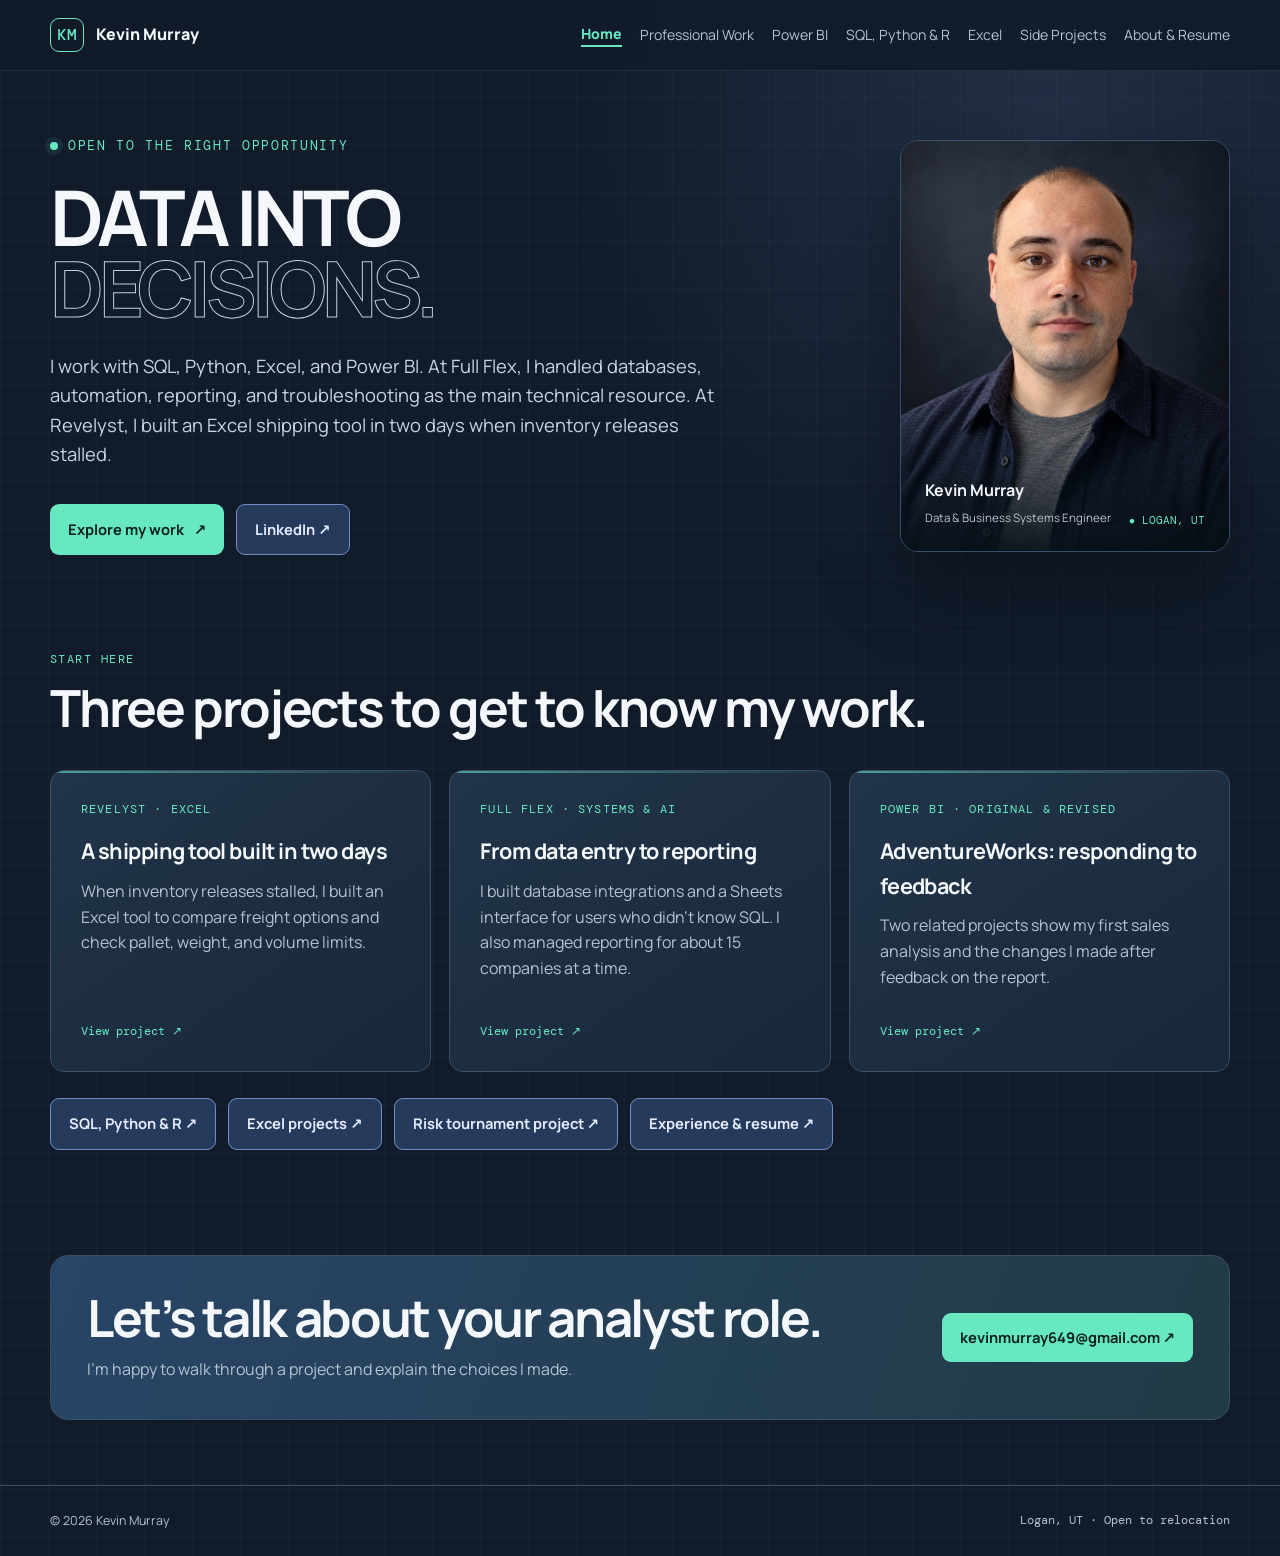
==== commit 43921a5a: "Split portfolio into focused pages and expand Full Flex experience" ====
--- a/index.html
+++ b/index.html
@@ -5,99 +5,16 @@
   <meta name="viewport" content="width=device-width, initial-scale=1">
   <meta name="description" content="Kevin Murray — Data & Business Systems Engineer specializing in analytics, BI, automation, and reliable data systems.">
   <meta name="theme-color" content="#111b2a">
-  <title>Kevin Murray | Data & Business Systems</title>
+  <title>Data & Business Systems | Kevin Murray</title>
   <link rel="preconnect" href="https://fonts.googleapis.com">
   <link rel="preconnect" href="https://fonts.gstatic.com" crossorigin>
   <link href="https://fonts.googleapis.com/css2?family=DM+Mono:wght@400;500&family=Manrope:wght@400;500;600;700;800&display=swap" rel="stylesheet">
   <link rel="icon" type="image/svg+xml" href="data:image/svg+xml,%3Csvg xmlns='http://www.w3.org/2000/svg' viewBox='0 0 64 64'%3E%3Crect width='64' height='64' rx='14' fill='%23071018'/%3E%3Cpath d='M17 15v34M18 33l25-18M18 33l27 16' fill='none' stroke='%234de1c1' stroke-width='7' stroke-linecap='round'/%3E%3C/svg%3E">
-  <style>
-    :root{--bg:#111b2a;--panel:#19283a;--panel2:#213449;--line:#3a5068;--text:#f4f8fc;--muted:#b4c3d2;--mint:#67e8c1;--blue:#9bb5ff;--amber:#ffd18a;--max:1180px}
-    *{box-sizing:border-box}html{scroll-behavior:smooth}body{margin:0;background:var(--bg);color:var(--text);font-family:Manrope,system-ui,sans-serif;font-size:16px;line-height:1.6;background-image:radial-gradient(circle at 82% 8%,rgba(77,225,193,.09),transparent 26%),linear-gradient(rgba(255,255,255,.018) 1px,transparent 1px),linear-gradient(90deg,rgba(255,255,255,.018) 1px,transparent 1px);background-size:auto,48px 48px,48px 48px}
-    a{color:inherit}.wrap{width:min(var(--max),calc(100% - 40px));margin:auto}.mono{font-family:'DM Mono',monospace}.topbar{position:sticky;top:0;z-index:20;background:rgba(17,27,42,.9);border-bottom:1px solid rgba(145,164,173,.15);backdrop-filter:blur(16px)}nav{height:70px;display:flex;align-items:center;justify-content:space-between}.brand{display:flex;gap:12px;align-items:center;text-decoration:none;font-weight:800}.mark{width:34px;height:34px;border:1px solid var(--mint);display:grid;place-items:center;border-radius:9px;color:var(--mint);font-family:'DM Mono';font-weight:500}.navlinks{display:flex;gap:26px;align-items:center}.navlinks a{font-size:.88rem;color:var(--muted);text-decoration:none}.navlinks a:hover{color:var(--text)}.contact{border:1px solid var(--line);padding:9px 15px;border-radius:8px!important;color:var(--text)!important}
-    .hero{min-height:640px;display:grid;grid-template-columns:1.2fr .8fr;gap:70px;align-items:center;padding:90px 0 72px}.eyebrow{display:flex;align-items:center;gap:10px;color:var(--mint);font-size:.8rem;letter-spacing:.13em;text-transform:uppercase}.pulse{width:8px;height:8px;border-radius:50%;background:var(--mint);box-shadow:0 0 0 5px rgba(77,225,193,.1)}h1{font-size:clamp(3.2rem,7.5vw,6.7rem);line-height:.92;letter-spacing:-.065em;margin:26px 0 28px;max-width:800px}.outline{color:transparent;-webkit-text-stroke:1px #9fb3ba}.lede{font-size:1.15rem;max-width:670px;color:#c7d4e2;margin:0 0 34px}.actions{display:flex;gap:12px;flex-wrap:wrap}.btn{display:inline-flex;align-items:center;gap:10px;text-decoration:none;padding:13px 18px;border-radius:9px;font-weight:700;font-size:.92rem}.primary{background:var(--mint);color:#05221d}.secondary{border:1px solid var(--line);background:rgba(12,23,33,.7)}.btn:hover{transform:translateY(-2px)}
-    .terminal{border:1px solid var(--line);background:linear-gradient(145deg,rgba(16,31,43,.96),rgba(8,18,26,.96));border-radius:16px;box-shadow:0 30px 80px rgba(0,0,0,.35);overflow:hidden}.terminal-head{height:46px;border-bottom:1px solid var(--line);display:flex;align-items:center;padding:0 16px;gap:7px}.dot{width:9px;height:9px;border-radius:50%;background:#314653}.terminal-body{padding:24px;font-size:.79rem;color:#8ca1aa;line-height:1.9}.key{color:var(--blue)}.value{color:var(--mint)}.comment{color:#526b77}.chart{height:96px;display:flex;align-items:end;gap:7px;padding-top:18px}.bar{flex:1;background:linear-gradient(var(--mint),#187b70);border-radius:3px 3px 0 0;opacity:.8}.status{margin-top:20px;border-top:1px dashed var(--line);padding-top:17px;display:flex;justify-content:space-between;color:#c3d0d5}
-    .portrait-card{position:relative;border:1px solid var(--line);border-radius:18px;overflow:hidden;background:var(--panel);box-shadow:0 30px 80px rgba(0,0,0,.38);max-width:460px;justify-self:end}.portrait-card img{width:100%;aspect-ratio:4/5;display:block;object-fit:cover;object-position:center 30%}.portrait-card:after{content:'';position:absolute;inset:auto 0 0;height:38%;background:linear-gradient(transparent,rgba(7,16,24,.92));pointer-events:none}.portrait-meta{position:absolute;z-index:2;left:24px;right:24px;bottom:21px;display:flex;justify-content:space-between;gap:16px;align-items:end}.portrait-meta strong{display:block;font-size:1rem}.portrait-meta span{font-size:.72rem;color:#b6c7cd}.portrait-meta .available{color:var(--mint);font-family:'DM Mono';font-size:.66rem;white-space:nowrap}
-    section{padding:84px 0}.section-top{display:flex;align-items:end;justify-content:space-between;gap:30px;margin-bottom:35px}.section-no{color:var(--mint);font-size:.76rem;letter-spacing:.12em}.section-top h2{font-size:clamp(2rem,4vw,3.2rem);letter-spacing:-.04em;line-height:1.1;margin:8px 0 0}.section-top p{color:var(--muted);max-width:500px;margin:0}.metrics{display:grid;grid-template-columns:repeat(4,1fr);border:1px solid var(--line);border-radius:14px;overflow:hidden;background:var(--panel)}.metric{padding:28px;border-right:1px solid var(--line)}.metric:last-child{border:0}.metric strong{display:block;font-size:1.8rem;letter-spacing:-.04em;color:var(--mint)}.metric span{color:var(--muted);font-size:.78rem}
-    .projects{display:grid;grid-template-columns:repeat(2,1fr);gap:18px}.card{background:linear-gradient(145deg,var(--panel2),var(--panel));border:1px solid var(--line);border-radius:14px;padding:30px;position:relative;overflow:hidden}.card:before{content:'';position:absolute;inset:0 0 auto;height:2px;background:linear-gradient(90deg,var(--mint),transparent);opacity:.6}.tag{font-size:.72rem;letter-spacing:.1em;color:var(--mint);text-transform:uppercase}.card h3{font-size:1.35rem;margin:15px 0 10px;letter-spacing:-.025em}.card p{color:var(--muted);margin:0 0 24px}.chips{display:flex;gap:8px;flex-wrap:wrap}.chip{font-family:'DM Mono';font-size:.68rem;padding:6px 9px;border:1px solid var(--line);border-radius:5px;color:#aebfc6;background:rgba(7,16,24,.6)}
-    .academic-grid{display:grid;grid-template-columns:repeat(3,1fr);gap:18px}.academic-card{display:flex;flex-direction:column;min-height:330px}.academic-card p{flex:1}.project-link{display:inline-flex;align-items:center;gap:7px;margin-top:24px;color:var(--mint);font-family:'DM Mono';font-size:.75rem;text-decoration:none}.project-link:hover{text-decoration:underline}.repo-callout{margin-top:18px;padding:24px 28px;border:1px solid var(--line);border-radius:12px;background:rgba(12,23,33,.82);display:flex;align-items:center;justify-content:space-between;gap:24px}.repo-callout strong{display:block;margin-bottom:4px}.repo-callout span{color:var(--muted);font-size:.86rem}
-    .case-study{border:1px solid var(--line);border-radius:18px;overflow:hidden;background:var(--panel);margin-top:22px}.case-copy{display:grid;grid-template-columns:.8fr 1.2fr;gap:55px;padding:38px}.case-copy h3{font-size:clamp(1.7rem,3vw,2.5rem);line-height:1.1;letter-spacing:-.04em;margin:12px 0}.case-copy p{color:var(--muted);margin:0}.case-facts{display:grid;grid-template-columns:repeat(2,1fr);gap:24px}.case-facts strong{display:block;color:var(--text);font-size:.85rem;margin-bottom:5px}.case-facts span{display:block;color:var(--muted);font-size:.82rem}.gallery{display:grid;grid-template-columns:1fr 1fr;gap:1px;background:var(--line)}.gallery a{display:block;background:#eef3f6;overflow:hidden}.gallery img{display:block;width:100%;height:100%;object-fit:cover;transition:transform .25s ease}.gallery a:hover img{transform:scale(1.015)}.disclosure{padding:14px 22px;border-top:1px solid var(--line);font-size:.72rem;color:var(--muted);font-family:'DM Mono'}
-    .strategy-case{background:linear-gradient(135deg,#10212d,#0b171f)}.strategy-banner{display:grid;grid-template-columns:repeat(4,1fr);gap:1px;background:var(--line);border-top:1px solid var(--line);border-bottom:1px solid var(--line)}.strategy-point{padding:24px;background:#0b171f}.strategy-point small{display:block;color:var(--mint);font-family:'DM Mono';font-size:.65rem;margin-bottom:7px}.strategy-point strong{font-size:.86rem}.supporting-case{display:grid;grid-template-columns:1.15fr .85fr}.supporting-visual{background:#eef3f6;border-right:1px solid var(--line);display:flex;align-items:center}.supporting-visual img{display:block;width:100%;height:100%;object-fit:cover}.supporting-copy{padding:36px}.supporting-copy h3{font-size:1.8rem;line-height:1.1;letter-spacing:-.035em;margin:12px 0}.supporting-copy p{color:var(--muted);margin:0 0 22px}.supporting-copy ul{padding-left:18px;color:#b7c6cb;margin:0 0 24px}.supporting-copy li{margin:7px 0;font-size:.85rem}
-    .case-detail{padding:38px;border-top:1px solid var(--line)}.case-detail h4{font-size:1.2rem;margin:0 0 20px;letter-spacing:-.02em}.architecture{display:grid;grid-template-columns:repeat(5,1fr);gap:8px;margin-bottom:34px}.arch-step{position:relative;padding:18px 14px;border:1px solid var(--line);border-radius:9px;background:#0a141d}.arch-step:not(:last-child):after{content:'→';position:absolute;right:-9px;top:50%;transform:translateY(-50%);z-index:2;color:var(--mint);font-family:'DM Mono'}.arch-step small{display:block;color:var(--mint);font-family:'DM Mono';font-size:.62rem;margin-bottom:6px}.arch-step strong{font-size:.77rem;line-height:1.35;display:block}.workstreams{display:grid;grid-template-columns:repeat(3,1fr);gap:12px}.workstream{padding:20px;border:1px solid var(--line);border-radius:10px;background:linear-gradient(145deg,#0f1d28,#0a151e)}.workstream strong{display:block;font-size:.84rem;margin-bottom:8px}.workstream p{font-size:.78rem;color:var(--muted);margin:0}.judgment{margin-top:28px;padding:22px 24px;border-left:3px solid var(--amber);background:#111d24;border-radius:0 9px 9px 0}.judgment strong{display:block;color:var(--amber);font-size:.82rem;margin-bottom:6px}.judgment p{font-size:.84rem;color:#b5c4ca;margin:0}
-    .timeline{border-left:1px solid var(--line);margin-left:10px}.role{position:relative;padding:0 0 48px 38px}.role:last-child{padding-bottom:0}.role:before{content:'';position:absolute;left:-5px;top:8px;width:9px;height:9px;background:var(--bg);border:2px solid var(--mint);border-radius:50%}.role-meta{display:flex;justify-content:space-between;gap:20px}.role h3{margin:0;font-size:1.2rem}.role .company{color:var(--blue);font-weight:700}.date{font-family:'DM Mono';color:var(--muted);font-size:.76rem;white-space:nowrap}.role p{color:var(--muted);max-width:760px;margin:11px 0 0}
-    .skills-grid{display:grid;grid-template-columns:1fr 1fr;gap:18px}.skill-panel{border:1px solid var(--line);border-radius:14px;padding:26px;background:var(--panel)}.skill-panel h3{font-size:.83rem;text-transform:uppercase;letter-spacing:.09em;color:var(--muted);margin:0 0 20px}.skill-list{display:flex;flex-wrap:wrap;gap:9px}.skill{padding:9px 12px;background:#132633;border-radius:7px;color:#d6e3e7;font-size:.84rem}
-    .education{display:grid;grid-template-columns:1fr 2fr;gap:18px}.edu-main,.certs{border:1px solid var(--line);border-radius:14px;padding:28px;background:var(--panel)}.edu-main strong{font-size:1.25rem;display:block;margin:12px 0 5px}.edu-main p,.certs p{color:var(--muted);margin:0}.cert-list{display:grid;grid-template-columns:1fr 1fr;gap:10px;margin-top:18px}.cert{border:1px solid var(--line);padding:11px 13px;border-radius:7px;font-size:.8rem;color:#c4d2d6}
-    .cta{margin:80px auto 100px;padding:55px;border:1px solid var(--line);border-radius:18px;background:linear-gradient(110deg,#0d2230,#0b191f);display:flex;align-items:center;justify-content:space-between;gap:30px}.cta h2{font-size:clamp(2rem,4vw,3.4rem);line-height:1;margin:0 0 14px;letter-spacing:-.045em}.cta p{color:var(--muted);margin:0}.footer{border-top:1px solid var(--line);padding:25px 0;color:var(--muted);font-size:.78rem}.footer .wrap{display:flex;justify-content:space-between;gap:20px}
-    @media(max-width:1000px){.academic-grid{grid-template-columns:repeat(2,1fr)}}
-    @media(max-width:850px){.navlinks a:not(.contact){display:none}.hero{grid-template-columns:1fr;gap:45px;padding-top:65px}.terminal{max-width:570px}.metrics{grid-template-columns:1fr 1fr}.metric:nth-child(2){border-right:0}.metric:nth-child(-n+2){border-bottom:1px solid var(--line)}.projects,.academic-grid,.skills-grid,.education,.case-copy,.gallery,.supporting-case{grid-template-columns:1fr}.strategy-banner{grid-template-columns:1fr 1fr}.supporting-visual{border-right:0;border-bottom:1px solid var(--line)}.architecture{grid-template-columns:1fr 1fr}.arch-step:after{display:none}.workstreams{grid-template-columns:1fr 1fr}.cta,.repo-callout{align-items:flex-start;flex-direction:column}}
-    @media(max-width:540px){.wrap{width:min(var(--max),calc(100% - 26px))}.hero{min-height:0}h1{font-size:3.25rem}.metrics{grid-template-columns:1fr}.metric{border-right:0;border-bottom:1px solid var(--line)!important}.metric:last-child{border-bottom:0!important}.section-top{align-items:flex-start;flex-direction:column}.card{padding:23px}.role-meta{flex-direction:column;gap:5px}.case-copy,.case-detail{padding:25px 20px}.case-facts,.architecture,.workstreams{grid-template-columns:1fr}.cta{padding:32px 24px}.cert-list{grid-template-columns:1fr}.footer .wrap{flex-direction:column}}
-  .excel-card{display:flex;flex-direction:column}.excel-thumb{display:block;margin:-30px -30px 24px;background:#101e28}.excel-thumb img{display:block;width:100%;aspect-ratio:1.89;object-fit:contain}.excel-summary{padding:20px;border:1px solid var(--line);border-radius:9px;margin-bottom:22px;display:grid;gap:8px;background:rgba(115,216,188,.04)}.excel-summary span{color:var(--muted);font-size:.8rem}.excel-summary strong{font-size:1.45rem;color:var(--mint)}.excel-links{display:flex;gap:22px;flex-wrap:wrap;margin-top:auto;padding-top:16px}.excel-links .project-link{margin-top:0}@media(max-width:540px){.excel-thumb{margin:-23px -23px 20px}}.excel-privacy{max-width:980px;color:var(--muted);line-height:1.7;margin:0 0 30px}.excel-privacy strong{color:var(--text)}
-    .pbi-heading{display:flex;justify-content:space-between;align-items:start;gap:28px;padding:30px}.pbi-heading h3{font-size:1.75rem;letter-spacing:-.03em;margin:9px 0}.pbi-heading p{color:var(--muted);max-width:780px;margin:0}.pbi-heading .btn{white-space:nowrap}.pbi-slide{margin:0}.pbi-slide[hidden]{display:none}.pbi-slide>a{display:block;background:#e5e5e5}.pbi-slide img{display:block;width:100%;height:auto}.pbi-slide figcaption{padding:24px 30px}.pbi-slide figcaption p{color:var(--muted);margin:7px 0 0}.pbi-controls{display:flex;justify-content:space-between;align-items:center;gap:12px;padding:0 30px 26px}.pbi-controls button{color:var(--text);font-family:inherit;cursor:pointer}.pbi-controls button:disabled{opacity:.4;cursor:default;transform:none}.pbi-controls button:focus-visible,.pbi-file-card summary:focus-visible{outline:2px solid var(--mint);outline-offset:4px}.pbi-counter{font-size:.8rem;color:var(--muted)}.pbi-other-grid{display:grid;grid-template-columns:repeat(3,1fr);gap:18px;margin-top:24px}.pbi-label{display:block;margin-bottom:8px;font-size:.85rem}.pbi-file-card details{margin:0 0 22px;color:var(--muted);font-size:.86rem}.pbi-file-card summary{cursor:pointer;color:var(--text)}.pbi-file-card li{margin:5px 0}.pbi-file-card .tag{display:block;line-height:1.6}@media(max-width:1000px){.pbi-other-grid{grid-template-columns:1fr}}@media(max-width:650px){.pbi-heading{flex-direction:column;padding:24px}.pbi-controls{padding:0 16px 24px}.pbi-controls .btn{padding:10px;font-size:.8rem}.pbi-slide figcaption{padding:24px}.pbi-counter{font-size:.7rem}}
-
-    /* Brighter surfaces and a distinct secondary accent. */
-    body{background-image:radial-gradient(circle at 82% 8%,rgba(155,181,255,.13),transparent 28%),linear-gradient(rgba(255,255,255,.022) 1px,transparent 1px),linear-gradient(90deg,rgba(255,255,255,.022) 1px,transparent 1px)}
-    .secondary{border-color:#718ec4;background:#263b5c;color:#e4ecff}
-    .secondary:hover{background:#30496f;border-color:var(--blue)}
-    .outline{-webkit-text-stroke:1px #c0d0e5}
-    .chip{background:#172538;color:#c6d3e2;border-color:#40536a}
-    .strategy-case{background:linear-gradient(135deg,#243a55,#19283a)}
-    .case-detail>p{color:var(--muted)}
-    .arch-step{background:#1b2c40}.workstream{background:linear-gradient(145deg,#25384e,#1a2a3d)}
-    .judgment{background:#293447}.judgment p{color:#d0dbe7}
-    .skill{background:#2a4059;color:#edf3fb}
-    .skill-panel:last-child,.certs{background:linear-gradient(135deg,#24344f,#1a283c)}
-    .cert{background:rgba(155,181,255,.06);border-color:#4b6080;color:#d8e3f2}
-    .cta{background:linear-gradient(110deg,#294567,#203b45)}
-    .repo-callout{background:#20314a}
-    #academic .section-no,#academic .tag,#power-bi .section-no,#power-bi .tag,#experience .section-no,.certs>.tag{color:var(--blue)}
-    #academic .card:before,#power-bi .card:before{background:linear-gradient(90deg,var(--blue),transparent)}
-    #academic .project-link,#power-bi .project-link{color:#b7caff}
-    #excel-work .section-no,#excel-work .tag,#hobby .section-no,#hobby .tag{color:var(--amber)}
-    #excel-work .card:before{background:linear-gradient(90deg,var(--amber),transparent)}
-    .metric:nth-child(2) strong,.metric:nth-child(4) strong{color:var(--blue)}
-    a:focus-visible,button:focus-visible{outline:2px solid var(--amber);outline-offset:4px}
-  </style>
+  <link rel="stylesheet" href="portfolio.css">
 </head>
 <body>
-  <header class="topbar"><nav class="wrap"><a class="brand" href="#top"><span class="mark">KM</span><span>Kevin Murray</span></a><div class="navlinks"><a href="#work">Work</a><a href="#power-bi">Power BI</a><a href="#excel-work">Excel</a><a href="#experience">Experience</a><a href="#skills">Stack</a><a class="contact" href="mailto:kevinmurray649@gmail.com">Let's talk</a></div></nav></header>
-  <main id="top">
-    <div class="wrap hero">
-      <div><div class="eyebrow mono"><span class="pulse"></span>Open to the right opportunity</div><h1>DATA INTO<br><span class="outline">DECISIONS.</span></h1><p class="lede">I work with SQL, Python, Excel, and Power BI. At Full Flex, I handled databases, automation, reporting, and troubleshooting as the main technical resource. At Revelyst, I built an Excel shipping tool in two days when inventory releases stalled.</p><div class="actions"><a class="btn primary" href="#work">Explore my work <span>↓</span></a><a class="btn secondary" href="https://www.linkedin.com/in/kevinsmurray1" target="_blank" rel="noreferrer">LinkedIn ↗</a></div></div>
+<a class="skip-link" href="#main">Skip to content</a><header class="topbar"><nav class="wrap" aria-label="Main navigation"><a class="brand" href="index.html"><span class="mark">KM</span><span>Kevin Murray</span></a><div class="navlinks"><a href="index.html" aria-current="page">Home</a><a href="work.html">Professional Work</a><a href="power-bi.html">Power BI</a><a href="analysis.html">SQL, Python & R</a><a href="excel.html">Excel</a><a href="side-projects.html">Side Projects</a><a href="about.html">About & Resume</a></div></nav></header><main id="main"><div class="wrap hero">
+      <div><div class="eyebrow mono"><span class="pulse"></span>Open to the right opportunity</div><h1>DATA INTO<br><span class="outline">DECISIONS.</span></h1><p class="lede">I work with SQL, Python, Excel, and Power BI. At Full Flex, I handled databases, automation, reporting, and troubleshooting as the main technical resource. At Revelyst, I built an Excel shipping tool in two days when inventory releases stalled.</p><div class="actions"><a class="btn primary" href="work.html">Explore my work <span>↗</span></a><a class="btn secondary" href="https://www.linkedin.com/in/kevinsmurray1" target="_blank" rel="noreferrer">LinkedIn ↗</a></div></div>
       <aside class="portrait-card" aria-label="Portrait of Kevin Murray"><img src="kevin-murray-portrait.png" alt="Kevin Murray, Data and Business Systems Engineer"><div class="portrait-meta"><div><strong>Kevin Murray</strong><span>Data & Business Systems Engineer</span></div><span class="available">● LOGAN, UT</span></div></aside>
     </div>
-    <section class="wrap" aria-label="Experience highlights"><div class="metrics"><div class="metric"><strong>2 days</strong><span>to build the Revelyst shipping tool</span></div><div class="metric"><strong>Full Flex</strong><span>main technical resource, working with the CEO</span></div><div class="metric"><strong>AI + review</strong><span>field-image classification with human checks</span></div><div class="metric"><strong>900+ dashboards</strong><span>evaluated as a teaching assistant</span></div></div></section>
-    <section id="work" class="wrap"><div class="section-top"><div><span class="section-no mono">01 / SELECTED WORK</span><h2>Projects and work experience.</h2></div><p>A shipping tool from my internship, the systems I worked on at Full Flex, and examples of my analysis.</p></div><div class="projects">
-      <article class="card"><span class="tag mono">Academic financial analysis</span><h3>Financial Analysis in Excel</h3><p>My university projects include an accounts receivable aging report, a financial statement dashboard, and a comparison of seven stocks. I can walk through the workbooks during an interview.</p><div class="chips"><span class="chip">Forecasting</span><span class="chip">Receivables</span><span class="chip">Financial Statements</span><span class="chip">Stock Returns</span></div></article>
-      <article class="card"><span class="tag mono">Operational intelligence</span><h3>Wholesale Operations Analytics</h3><p>An independent home-goods wholesale example connecting order intake, inventory, fulfillment, data quality, product margins, and executive KPIs.</p><div class="chips"><span class="chip">PostgreSQL</span><span class="chip">Power BI</span><span class="chip">Automation</span><span class="chip">Controls</span></div></article>
-      <article class="card"><span class="tag mono">Business intelligence</span><h3>Full Flex Reporting and Automation</h3><p>At Full Flex, I worked on SQL data pipelines and Power BI reporting, connected workflows to PostgreSQL, and handled validation and troubleshooting. I worked directly with the CEO on what to build.</p><div class="chips"><span class="chip">Power BI</span><span class="chip">SQL</span><span class="chip">Data Modeling</span><span class="chip">KPI Design</span></div></article>
-      <article class="card"><span class="tag mono">Supporting capability</span><h3>Digital Measurement & Attribution</h3><p>Used GA4 website and marketing data to validate measurement, examine conversion paths, assess landing-page behavior, and connect campaigns to qualified actions.</p><div class="chips"><span class="chip">GA4</span><span class="chip">Funnels</span><span class="chip">Attribution</span><span class="chip">Measurement QA</span></div></article>
-      <article class="card"><span class="tag mono">Cloud data platform</span><h3>Microsoft Fabric & Azure Operations</h3><p>Worked with Microsoft Fabric and Azure virtual-machine environments to support data workloads, platform administration, system reliability, and the infrastructure behind reporting solutions.</p><div class="chips"><span class="chip">Microsoft Fabric</span><span class="chip">Azure VMs</span><span class="chip">Cloud Operations</span><span class="chip">Data Platforms</span></div></article>
-      <article class="card"><span class="tag mono">Supply chain strategy</span><h3>Shipping Optimization Under Pressure</h3><p>Delivered an Excel decision tool in two days to organize pallet-level order data, compare air and sea freight economics, and validate shipping constraints while inventory releases were stalled.</p><div class="chips"><span class="chip">Excel</span><span class="chip">Supply Chain</span><span class="chip">Cost Analysis</span><span class="chip">Rapid Delivery</span></div></article>
-    </div>
-    <article class="case-study strategy-case" aria-labelledby="strategy-title"><div class="case-copy"><div><span class="tag mono">FULL FLEX · DATABASES, AUTOMATION, AND AI</span><h3 id="strategy-title">Building and maintaining the systems at Full Flex</h3><p>I was the main technical resource, so my work went beyond building a report. I worked directly with the CEO on requirements, maintained the database and automations, and handled troubleshooting when something stopped working.</p></div><div class="case-facts"><div><strong>Database and reporting</strong><span>SQL pipelines, Supabase/PostgreSQL, and Power BI reporting.</span></div><div><strong>AI workflow</strong><span>Claude, Python, and Make.com to classify field images and turn the output into structured records.</span></div><div><strong>Checking the output</strong><span>Human review of AI results and validation before relying on the data.</span></div><div><strong>Keeping it usable</strong><span>Troubleshooting, documentation, and handoff of the systems I worked on.</span></div></div></div><div class="case-detail"><h4>What ownership meant in this role</h4><p>I helped decide what needed to be built, did the technical work, and stayed responsible for support. Using AI was part of that work: I still had to check its output, resolve problems, and make sure the next person could understand the workflow.</p></div></article>
-    <article class="case-study supporting-case" aria-labelledby="shipping-title"><a class="supporting-visual" href="shipping-optimization-tool-hires.png" target="_blank" aria-label="Open high-resolution sanitized shipping optimization workbook screenshot"><img src="shipping-optimization-tool-hires.png" alt="Sanitized Excel shipping optimization tool comparing air and sea freight using pallet weights, volume, capacity constraints, and estimated costs"></a><div class="supporting-copy"><span class="tag mono">SUPPLY CHAIN DECISION SUPPORT · REVELYST INTERNSHIP</span><h3 id="shipping-title">Shipping Optimization Under Tariff Pressure</h3><p>When European inventory releases stalled after new tariffs were announced, operations needed a fast way to understand the orders, pallet requirements, and financial tradeoffs between air and sea freight. I served as the primary owner of the solution until the end of my internship.</p><ul><li>Owned stakeholder discovery, requirements, workbook design, logic, validation, rollout, support, and ongoing maintenance.</li><li>Delivered a usable Excel solution within two days for a nontechnical audience.</li><li>Assigned pallets to orders and tracked product composition, weight, and volume.</li><li>Compared freight methods using cost-efficiency and transit-time inputs.</li><li>Added validation against pallet, weight, volume, and shipping-capacity limits.</li></ul><div class="judgment"><strong>WHY EXCEL WAS THE RIGHT ANSWER</strong><p>The team already knew Excel and needed something they could use quickly. It let me build the checks into the workbook and make updates without asking users to learn another tool.</p></div><div class="judgment" style="border-left-color:var(--mint)"><strong style="color:var(--mint)">ADOPTION SIGNAL</strong><p>Months later, a dealer-experience teammate asked whether I had built the tool and requested more products be added. The team was still using it.</p></div><div class="disclosure" style="margin:28px -36px -36px">SANITIZED RECREATION — Order IDs, products, destinations, constraints, rates, and displayed values are illustrative. The workflow, ownership, and delivery story reflect completed work.</div></div></article>
-    <article class="case-study" aria-labelledby="wholesale-title"><div class="case-copy"><div><span class="tag mono">INDEPENDENT WHOLESALE ANALYTICS EXAMPLE</span><h3 id="wholesale-title">Harborline Home Goods</h3><p>A fictional wholesale home furnishings and décor company used to demonstrate how I approach operations analytics. This independent example applies my experience with databases, automation, data quality, and BI to orders, inventory, fulfillment, and product margins.</p></div><div class="case-facts"><div><strong>The business scenario</strong><span>Sales orders, product records, inventory, shipment updates, and reporting are spread across separate workflows.</span></div><div><strong>My relevant experience</strong><span>At Full Flex, I worked directly with the CEO, maintained the database, built automations and reports, and documented the work for handoff.</span></div><div><strong>The illustrative workflow</strong><span>Order and warehouse inputs flow into structured data, exception checks, reporting views, and management dashboards.</span></div><div><strong>The decision focus</strong><span>Inventory availability, order fulfillment, product margins, overdue orders, and data exceptions.</span></div></div></div><div class="gallery"><a href="harborline-operations.svg" target="_blank" aria-label="Open fictional wholesale operations dashboard"><img src="harborline-operations.svg" alt="Harborline Home Goods illustrative wholesale dashboard showing sales, order fulfillment, inventory availability, and product categories"></a><a href="harborline-data-quality.svg" target="_blank" aria-label="Open fictional wholesale data quality dashboard"><img src="harborline-data-quality.svg" alt="Harborline Home Goods illustrative data quality dashboard showing duplicate orders, missing product data, inventory discrepancies, and exception aging"></a></div><div class="case-detail"><h4>From order activity to business decision</h4><div class="architecture"><div class="arch-step"><small>01 / CAPTURE</small><strong>Order and warehouse inputs</strong></div><div class="arch-step"><small>02 / AUTOMATE</small><strong>Validation and transformation</strong></div><div class="arch-step"><small>03 / MODEL</small><strong>PostgreSQL analytical schema</strong></div><div class="arch-step"><small>04 / SERVE</small><strong>Reporting views and controlled exports</strong></div><div class="arch-step"><small>05 / DECIDE</small><strong>Power BI reporting approach</strong></div></div><div class="workstreams"><div class="workstream"><strong>Order intake</strong><p>Illustrates structured order records, line-item validation, shipment updates, and exception handling.</p></div><div class="workstream"><strong>Analytical database</strong><p>Models customers, products, categories, warehouses, inventory balances, orders, shipments, and costs.</p></div><div class="workstream"><strong>Product data</strong><p>Shows a review process for missing attributes, inconsistent categories, duplicate SKUs, and incomplete cost records.</p></div><div class="workstream"><strong>Business intelligence</strong><p>Connects sales, inventory availability, backlog, category performance, and margins to management questions.</p></div><div class="workstream"><strong>Fulfillment controls</strong><p>Checks duplicate orders, unmatched shipment records, inventory discrepancies, and overdue fulfillment.</p></div><div class="workstream"><strong>Quality and handoff</strong><p>Demonstrates exception reporting, clear metric definitions, access boundaries, and documented operating procedures.</p></div></div><div class="judgment"><strong>WHY I INCLUDED THIS EXAMPLE</strong><p>This example draws on the database, automation, and reporting work I did at Full Flex. I used a fictional wholesaler to show how I would check order data and organize reporting around inventory and fulfillment.</p></div></div><div class="disclosure">INDEPENDENT INDUSTRY EXAMPLE — Harborline Home Goods, its products, customers, workflow, and displayed values are fictional. Dashboard visuals are illustrative mockups, not client screenshots or evidence of measured business results.</div></article>
-    <article class="case-study supporting-case" aria-labelledby="ga4-title"><a class="supporting-visual" href="digital-measurement-dashboard.png" target="_blank" aria-label="Open synthetic digital measurement dashboard"><img src="digital-measurement-dashboard.png" alt="Synthetic GA4-inspired digital measurement dashboard showing tracking coverage, conversion paths, attribution, landing-page performance, and measurement quality"></a><div class="supporting-copy"><span class="tag mono">SUPPORTING ANALYTICS CAPABILITY</span><h3 id="ga4-title">Digital Measurement & Decision Support</h3><p>I used GA4 to check website tracking and examine how visitors reached pages and completed key actions.</p><ul><li>Validated events, parameters, and key-event measurement.</li><li>Analyzed acquisition, engagement, landing pages, and conversion paths.</li><li>Connected campaign attribution to qualified website actions.</li><li>Translated behavior data into clear recommendations and measurement improvements.</li></ul><div class="chips"><span class="chip">Google Analytics 4</span><span class="chip">Event QA</span><span class="chip">Conversion Analysis</span><span class="chip">Attribution</span></div><div class="disclosure" style="margin:28px -36px -36px">SANITIZED PORTFOLIO VIEW — Displayed values are synthetic; the workflow reflects completed analytics capabilities.</div></div></article>
-    </section>
-    <section id="academic" class="wrap"><div class="section-top"><div><span class="section-no mono">02 / ACADEMIC ANALYTICS</span><h2>University projects.</h2></div><p>Projects I completed while studying Business Analytics at BYU–Idaho. The links include the analysis, code, or report where available.</p></div><div class="academic-grid">
-      <article class="card academic-card"><span class="tag mono">Python · Data quality</span><h3>Flight Delay & Missing-Data Analysis</h3><p>Standardized inconsistent missing values in Bureau of Transportation Statistics JSON data, then compared delay frequency and severity across major airports to surface travel and operational patterns.</p><div class="chips"><span class="chip">Python</span><span class="chip">pandas</span><span class="chip">JSON</span><span class="chip">Plotly</span></div><a class="project-link" href="projects/flight-delay-analysis.html">View executed analysis ↗</a></article>
-      <article class="card academic-card"><span class="tag mono">Python · Machine learning</span><h3>Housing-Era Classification</h3><p>Built and evaluated classification models for predicting whether a home was constructed before 1980. The selected Random Forest model achieved 91% accuracy and supported feature-importance analysis.</p><div class="chips"><span class="chip">scikit-learn</span><span class="chip">Random Forest</span><span class="chip">Feature Importance</span></div><a class="project-link" href="projects/housing-era-classification.html">View executed model ↗</a></article>
-      <article class="card academic-card"><span class="tag mono">SQL · Sales analytics</span><h3>Retail Performance Analysis</h3><p>Used joins, CTEs, conditional aggregation, and year-over-year comparisons to analyze sales performance by category, division, product, and store.</p><div class="chips"><span class="chip">SQL</span><span class="chip">CTEs</span><span class="chip">Joins</span><span class="chip">YoY Analysis</span></div><a class="project-link" href="academic-work.html#retail-sql">Explore rendered project ↗</a></article>
-      <article class="card academic-card"><span class="tag mono">Power BI · Reporting</span><h3>Business Intelligence Report Suite</h3><p>I built reports using AdventureWorks, retail, NBA, and TEDx data. AdventureWorks was two projects: the original analysis and a second project revising it after feedback. Both have page previews below.</p><div class="chips"><span class="chip">Power BI</span><span class="chip">DAX</span><span class="chip">Data Modeling</span><span class="chip">Dashboard Design</span></div><a class="project-link" href="#power-bi">Explore Power BI reports ↓</a></article>
-      <article class="card academic-card"><span class="tag mono">R · Visualization</span><h3>Global Life Expectancy</h3><p>Used Gapminder data, tidyverse transformations, and faceted ggplot visualizations to examine how life expectancy, GDP per capita, population, and geography changed over time.</p><div class="chips"><span class="chip">R</span><span class="chip">tidyverse</span><span class="chip">ggplot2</span><span class="chip">Gapminder</span></div><a class="project-link" href="projects/global-life-expectancy.html">View rendered analysis ↗</a></article>
-      <article class="card academic-card"><span class="tag mono">SQL · Sports analytics</span><h3>NBA Performance & Value Analysis</h3><p>Explored player effectiveness, age and position groups, team salary efficiency, draft outcomes, and cost per win through multi-table SQL analysis.</p><div class="chips"><span class="chip">SQL</span><span class="chip">CASE</span><span class="chip">Aggregations</span><span class="chip">Sports Data</span></div><a class="project-link" href="academic-work.html#nba-sql">Explore rendered project ↗</a></article>
-    </div><div class="repo-callout"><div><strong>See the complete academic repository</strong><span>Additional Python, R, SQL, Power BI, financial-analysis, and source-data files are available on GitHub.</span></div><a class="btn secondary" href="https://github.com/kmurray649/Data-Analytics-Portfolio" target="_blank" rel="noreferrer">Open repository ↗</a></div></section>
-    <section id="power-bi" class="wrap"><div class="section-top"><div><span class="section-no mono">POWER BI REPORTS</span><h2>Power BI reports.</h2></div><p>Five projects from my coursework. You can browse the pages of both AdventureWorks projects here or open the PBIX files on GitHub.</p></div><article class="case-study pbi-report"><div class="pbi-heading"><div><span class="tag mono">POWER BI · CLASSROOM SALES ANALYSIS · 5 PAGES</span><h3>AdventureWorks — Original</h3><p>For this project, I looked at why AdventureWorks sales had stalled. I compared sales by region and year, customers’ last orders, and survey responses about bicycle preferences. I also built an overview page with filters for revenue, product cost, and product details.</p></div><a class="btn secondary" href="https://github.com/kmurray649/Data-Analytics-Portfolio/blob/main/Power%20BI/Reports/Adventure_Works_Original.pbix" target="_blank" rel="noreferrer">View PBIX file ↗</a></div><div class="pbi-carousel" aria-label="AdventureWorks — Original report pages" data-report="original"><figure class="pbi-slide" ><a href="pbi-original-1.png" target="_blank" rel="noreferrer" aria-label="Open AdventureWorks — Original: Title and analysis agenda"><img src="pbi-original-1.png" alt="AdventureWorks — Original report page: Title and analysis agenda" loading="lazy"></a><figcaption><strong>Title and analysis agenda</strong><p>Introduces three questions: stalled growth, customer retention, and differences in regional product demand.</p></figcaption></figure><figure class="pbi-slide" hidden><a href="pbi-original-2.png" target="_blank" rel="noreferrer" aria-label="Open AdventureWorks — Original: Regional sales growth"><img src="pbi-original-2.png" alt="AdventureWorks — Original report page: Regional sales growth" loading="lazy"></a><figcaption><strong>Regional sales growth</strong><p>Compares revenue and product costs across geographic groups and years. The report highlights sales of $23.71M in 2021 versus $23.30M in 2022.</p></figcaption></figure><figure class="pbi-slide" hidden><a href="pbi-original-3.png" target="_blank" rel="noreferrer" aria-label="Open AdventureWorks — Original: Customer retention"><img src="pbi-original-3.png" alt="AdventureWorks — Original report page: Customer retention" loading="lazy"></a><figcaption><strong>Customer retention</strong><p>Breaks down the last order year by region to examine customer activity and potential retention opportunities.</p></figcaption></figure><figure class="pbi-slide" hidden><a href="pbi-original-4.png" target="_blank" rel="noreferrer" aria-label="Open AdventureWorks — Original: Product preferences by region"><img src="pbi-original-4.png" alt="AdventureWorks — Original report page: Product preferences by region" loading="lazy"></a><figcaption><strong>Product preferences by region</strong><p>Compares surveyed bicycle preferences across regions to inform product mix and promotion decisions.</p></figcaption></figure><figure class="pbi-slide" hidden><a href="pbi-original-5.png" target="_blank" rel="noreferrer" aria-label="Open AdventureWorks — Original: Revenue and product cost overview"><img src="pbi-original-5.png" alt="AdventureWorks — Original report page: Revenue and product cost overview" loading="lazy"></a><figcaption><strong>Revenue and product cost overview</strong><p>Provides a broader exploration view with revenue, product cost, geographic and date filters, and product attributes.</p></figcaption></figure><div class="pbi-controls"><button type="button" class="btn secondary" data-step="-1" aria-label="Previous page of AdventureWorks — Original">← Previous</button><span class="mono pbi-counter" aria-live="polite">Page 1 of 5</span><button type="button" class="btn secondary" data-step="1" aria-label="Next page of AdventureWorks — Original">Next →</button></div></div><div class="disclosure">ACTUAL REPORT SCREENSHOTS — From my AdventureWorks revision document. These page previews show saved report views; filters and drill-through are available in the PBIX file using Power BI Desktop.</div></article><article class="case-study pbi-report"><div class="pbi-heading"><div><span class="tag mono">POWER BI · CLASSROOM SALES ANALYSIS · 5 PAGES</span><h3>AdventureWorks — Revised</h3><p>This was a second project based on feedback on my original report. I removed product cost from the sales-growth chart and combined the regional retention comparisons into one view. I also changed the opening title and separated the product-preference results by year so the main findings were easier to follow.</p></div><a class="btn secondary" href="https://github.com/kmurray649/Data-Analytics-Portfolio/blob/main/Power%20BI/Reports/Adventure_Works_Revised.pbix" target="_blank" rel="noreferrer">View PBIX file ↗</a></div><div class="pbi-carousel" aria-label="AdventureWorks — Revised report pages" data-report="revised"><figure class="pbi-slide" ><a href="pbi-revised-1.png" target="_blank" rel="noreferrer" aria-label="Open AdventureWorks — Revised: Title and analysis agenda"><img src="pbi-revised-1.png" alt="AdventureWorks — Revised report page: Title and analysis agenda" loading="lazy"></a><figcaption><strong>Title and analysis agenda</strong><p>Changes the opening from a topic title to a clear position and calls attention to the Australian sales decline.</p></figcaption></figure><figure class="pbi-slide" hidden><a href="pbi-revised-2.png" target="_blank" rel="noreferrer" aria-label="Open AdventureWorks — Revised: Regional sales growth"><img src="pbi-revised-2.png" alt="AdventureWorks — Revised report page: Regional sales growth" loading="lazy"></a><figcaption><strong>Regional sales growth</strong><p>Removes product cost from the growth comparison to focus attention on the revenue trend and regional differences.</p></figcaption></figure><figure class="pbi-slide" hidden><a href="pbi-revised-3.png" target="_blank" rel="noreferrer" aria-label="Open AdventureWorks — Revised: Customer retention"><img src="pbi-revised-3.png" alt="AdventureWorks — Revised report page: Customer retention" loading="lazy"></a><figcaption><strong>Customer retention</strong><p>Combines regions into a simpler 2021 versus 2022 view and adds callouts. The page raises a retention question based on customers’ most recent orders.</p></figcaption></figure><figure class="pbi-slide" hidden><a href="pbi-revised-4.png" target="_blank" rel="noreferrer" aria-label="Open AdventureWorks — Revised: Product preferences by region"><img src="pbi-revised-4.png" alt="AdventureWorks — Revised report page: Product preferences by region" loading="lazy"></a><figcaption><strong>Product preferences by region</strong><p>Separates survey results by year and adds written interpretation. Product-market mismatch is presented as a hypothesis to investigate, rather than a proven cause.</p></figcaption></figure><figure class="pbi-slide" hidden><a href="pbi-revised-5.png" target="_blank" rel="noreferrer" aria-label="Open AdventureWorks — Revised: Revenue and product cost overview"><img src="pbi-revised-5.png" alt="AdventureWorks — Revised report page: Revenue and product cost overview" loading="lazy"></a><figcaption><strong>Revenue and product cost overview</strong><p>Retains the original overview page; the revision document notes that this page was unchanged.</p></figcaption></figure><div class="pbi-controls"><button type="button" class="btn secondary" data-step="-1" aria-label="Previous page of AdventureWorks — Revised">← Previous</button><span class="mono pbi-counter" aria-live="polite">Page 1 of 5</span><button type="button" class="btn secondary" data-step="1" aria-label="Next page of AdventureWorks — Revised">Next →</button></div></div><div class="disclosure">ACTUAL REPORT SCREENSHOTS — From my AdventureWorks revision document. These page previews show saved report views; filters and drill-through are available in the PBIX file using Power BI Desktop.</div></article><div class="pbi-other-grid"><article class="card pbi-file-card"><span class="tag mono">Retail sales · 2020–2021 · 6 PAGES</span><h3>Food n Stuff</h3><p>I compared 2020 and 2021 retail sales, then broke the change down by category, division, store, and product. Hobbies and the Mountain division stood out as areas that needed a closer look.</p><strong class="pbi-label">What I recommended</strong><p>I recommended reviewing stores individually, comparing strategies across divisions, and looking at complementary products. These were classroom recommendations; I did not implement them or measure their results.</p><details><summary>Report pages</summary><ol><li>Analysis Summary</li><li>Category - Analysis</li><li>Hobbies - Analysis</li><li>Division - Analysis</li><li>Mountain - Analysis</li><li>Products - Analysis</li></ol></details><div class="chips"><span class="chip">Sales comparisons</span><span class="chip">Product mix</span><span class="chip">Recommendations</span></div><a class="project-link" href="https://github.com/kmurray649/Data-Analytics-Portfolio/blob/main/Power%20BI/Reports/Food_n_Stuff.pbix" target="_blank" rel="noreferrer">View PBIX file ↗</a></article><article class="card pbi-file-card"><span class="tag mono">Sports performance and team economics · 8 PAGES</span><h3>NBA Stats 2022</h3><p>I compared player effectiveness and playing time by draft round, experience, age, and position. I also looked at team salary relative to wins and compared players who attended college with those who did not.</p><strong class="pbi-label">How to read the comparisons</strong><p>Players active in 2022 and players drafted in 2022 are different groups, so I gave them separate comparisons. Playing time and group size matter when reading these charts. The comparisons alone cannot explain what caused a performance difference.</p><details><summary>Report pages</summary><ol><li>Overview</li><li>Player Effectiveness 1</li><li>Player Effectiveness 2</li><li>Player Effectiveness 3</li><li>Age and Position Capabilities</li><li>Essential Stat</li><li>Cost Per Win</li><li>College vs No College</li></ol></details><div class="chips"><span class="chip">Cohort analysis</span><span class="chip">Player development</span><span class="chip">Cost per win</span></div><a class="project-link" href="https://github.com/kmurray649/Data-Analytics-Portfolio/blob/main/Power%20BI/Reports/NBA_Stats_2022.pbix" target="_blank" rel="noreferrer">View PBIX file ↗</a></article><article class="card pbi-file-card"><span class="tag mono">Audience reach and content patterns · 7 PAGES</span><h3>TEDx</h3><p>I looked at the most-viewed talks and compared their length, topics, publication month, and time online. The report explores what those talks had in common and how views changed over time.</p><strong class="pbi-label">What the patterns suggest</strong><p>I used the patterns to suggest topics and release timing worth exploring. A popular topic or publication month in this dataset does not mean a future talk will get more views.</p><details><summary>Report pages</summary><ol><li>Overview</li><li>The Bangers</li><li>Duration</li><li>April</li><li>Keep it Relatable</li><li>Extra: Newer Videos - More Views</li><li>Extra: Patience</li></ol></details><div class="chips"><span class="chip">Audience analysis</span><span class="chip">Percentile comparisons</span><span class="chip">Storytelling</span></div><a class="project-link" href="https://github.com/kmurray649/Data-Analytics-Portfolio/blob/main/Power%20BI/Reports/TEDx.pbix" target="_blank" rel="noreferrer">View PBIX file ↗</a></article></div></section>
-    <section id="excel-work" class="wrap"><div class="section-top"><div><span class="section-no mono">EXCEL PROJECTS</span><h2>Excel analysis and dashboards.</h2></div><p>Academic projects in financial analysis, sales reporting, supply planning, scheduling, surveys, and data preparation.</p></div><p class="excel-privacy">I agreed to keep these Excel files private and unavailable for sharing or redistribution in accordance with BYU–Idaho’s academic policy. I can walk through my work and demonstrate these projects during an interview.</p><div class="academic-grid"><article class="card academic-card"><span class="tag mono">Excel · Sales analytics</span><h3>Historical Sales Dashboard</h3><p>Connects monthly units and annual pricing to revenue. Includes year selection, average and peak monthly revenue, and a threshold for identifying lower-revenue months.</p><div class="chips"><span class="chip">Revenue analysis</span><span class="chip">Date formulas</span><span class="chip">Dashboard</span></div></article><article class="card academic-card"><span class="tag mono">Excel · Supply chain</span><h3>Walley World Supply Chain Dashboard</h3><p>Combines item, supply, and demand tables in an item-level dashboard. Compares low, expected, and high demand forecasts against inventory, scheduled receipts, supplier capacity, and lead times.</p><div class="chips"><span class="chip">Inventory planning</span><span class="chip">Forecast scenarios</span><span class="chip">VLOOKUP</span></div></article><article class="card academic-card"><span class="tag mono">Excel · Financial operations</span><h3>Accounts Receivable Aging Report</h3><p>Groups customer balances into current and overdue aging buckets. Links monthly sales history to average sales and customer classification for receivables review.</p><div class="chips"><span class="chip">Aging buckets</span><span class="chip">Customer analysis</span><span class="chip">Financial reporting</span></div></article><article class="card academic-card"><span class="tag mono">Excel · Data preparation</span><h3>Data Preparation and Upload Example</h3><p>Transforms fictional employee records from initial data into separated and standardized fields, then prepares an upload table. Uses text cleanup, concatenation, and tenure calculations.</p><div class="chips"><span class="chip">Text cleanup</span><span class="chip">Upload preparation</span><span class="chip">Fictional employee data</span></div></article><article class="card academic-card"><span class="tag mono">Excel · Financial analysis</span><h3>Baldwin Sensors Financial Dashboard</h3><p>Summarizes financial statements through asset comparisons and historical views of sales, contribution margin, net income, and percentages of sales.</p><div class="chips"><span class="chip">Financial statements</span><span class="chip">HLOOKUP and MATCH</span><span class="chip">Charts</span></div></article><article class="card academic-card"><span class="tag mono">Excel · Financial analysis</span><h3>Financial Stock Analysis</h3><p>Compares seven stocks using historical prices, adjusted closing prices, weekly returns, variance, standard deviation, and high-low summaries. Includes a stock-selection dashboard.</p><div class="chips"><span class="chip">Historical stock data</span><span class="chip">Return analysis</span><span class="chip">Statistical formulas</span></div></article><article class="card academic-card"><span class="tag mono">Excel · Operational planning</span><h3>Home Completion Timeline</h3><p>Calculates projected construction completion dates from plan-specific build times. Compares normal workdays with schedules that include Saturdays and holidays.</p><div class="chips"><span class="chip">WORKDAY.INTL</span><span class="chip">Schedule comparisons</span><span class="chip">Lookup formulas</span></div></article><article class="card academic-card"><span class="tag mono">Excel · Data visualization</span><h3>Advanced Forecast Charts</h3><p>Uses combination charts to compare expected, high, and low forecasts with production capacity across monthly and quarterly periods.</p><div class="chips"><span class="chip">Combination charts</span><span class="chip">Forecast ranges</span><span class="chip">Capacity comparison</span></div></article><article class="card academic-card"><span class="tag mono">Excel · Survey analysis</span><h3>Ice Cream Preferences Dashboard</h3><p>Summarizes survey responses with pivot tables and charts, including favorite flavors as a percentage of responses and comparisons by store.</p><div class="chips"><span class="chip">Pivot tables</span><span class="chip">Customer preferences</span><span class="chip">Survey visualization</span></div></article><article class="card academic-card"><span class="tag mono">Excel · Survey analysis</span><h3>Theatre Audience Survey Dashboard</h3><p>Organizes audience responses into attendance, interests, discovery channels, ticket purchasing, experience ratings, and demographic views.</p><div class="chips"><span class="chip">Pivot tables</span><span class="chip">Audience segmentation</span><span class="chip">Experience ratings</span></div></article></div></section><section id="hobby" class="wrap"><div class="section-top"><div><span class="section-no mono">HOBBY PROJECT</span><h2>Risk tournament analysis.</h2></div><p>A short-lived project I worked on with three or four other people in the Warcraft III Risk community.</p></div><article class="case-study"><div class="case-copy"><div><span class="tag mono">EXCEL · GAMING COMMUNITY</span><h3>Warcraft III Risk: Free-for-All Tournament Data</h3><p>Risk is a Warcraft III custom map that combines real-time strategy gameplay with a map of Europe. Our small group tracked tournament games and player results. I developed analytical elements that were used in YouTube videos reaching hundreds of people who followed the tournament scene.</p></div><div class="case-facts"><div><strong>The game records</strong><span>Game IDs, dates, video links, winners, game duration, and player counts.</span></div><div><strong>The player comparisons</strong><span>Wins, games played, win rate, average placement, kills, deaths, and kill/death ratios, with a date cutoff for the summaries.</span></div><div><strong>The rating experiment</strong><span>A custom weighted score labeled “ELO” in the workbook, combining win rate, placement, kill/death ratio, and rival counts.</span></div><div><strong>My contribution</strong><span>Developing analytical elements for a shared hobby project and its community videos.</span></div></div></div><div class="case-detail"><h4>From game results to community videos</h4><p>The workbook links individual game results to player summaries using lookup and conditional aggregation formulas. It gave us a way to compare players across games and bring statistics into videos for people already familiar with the tournament scene.</p><div class="chips"><span class="chip">Excel</span><span class="chip">COUNTIFS / SUMIFS</span><span class="chip">INDEX / MATCH</span><span class="chip">Custom player rating</span><span class="chip">Collaboration</span></div><p><a class="btn secondary" href="risk-ffa-tournament-data.xlsx" download>Download tournament workbook ↓</a></p></div></article></section><section id="experience" class="wrap"><div class="section-top"><div><span class="section-no mono">03 / EXPERIENCE</span><h2>Where I’ve worked.</h2></div><p>My work has included building tools, maintaining data, supporting users, and teaching analytics.</p></div><div class="timeline">
-      <article class="role"><div class="role-meta"><div><h3>Data & Business Systems Engineer</h3><div class="company">Full Flex Marketing · Remote</div></div><span class="date">AUG 2025 — OCT 2026</span></div><p>I was the main technical resource at Full Flex. I handled the database, automation, reporting, and troubleshooting, and worked directly with the CEO to decide what needed to be built. My work included SQL pipelines, Power BI, Microsoft Fabric, and Azure virtual machines. I also used Claude, Python, and Make.com in a workflow that classified field images and sent structured results to Supabase/PostgreSQL, with human review of the AI output. I documented the work for handoff.</p></article>
-      <article class="role"><div class="role-meta"><div><h3>Sales Operations & Data Maintenance Intern</h3><div class="company">Revelyst · Hyde Park, Utah</div></div><span class="date">FEB 2025 — JUN 2025</span></div><p>I worked with Power BI, NetSuite, and product and inventory records. When inventory releases stalled, I built an Excel tool to compare shipping options. I gathered requirements, built and checked the workbook, and supported it through the end of my internship.</p></article>
-      <article class="role"><div class="role-meta"><div><h3>Teaching Assistant — Business Analytics & SQL</h3><div class="company">Brigham Young University–Idaho</div></div><span class="date">OCT 2023 — JAN 2025</span></div><p>I helped students with SQL and Power BI and evaluated more than 900 dashboards. My feedback focused on chart clarity, the choice of metrics, and whether the report explained its findings.</p></article>
-    </div></section>
-    <section id="skills" class="wrap"><div class="section-top"><div><span class="section-no mono">04 / TOOLKIT</span><h2>Tools I use.</h2></div></div><div class="skills-grid"><div class="skill-panel"><h3>Build & manage</h3><div class="skill-list"><span class="skill">SQL</span><span class="skill">PostgreSQL</span><span class="skill">MySQL</span><span class="skill">SQL Server</span><span class="skill">Python</span><span class="skill">R</span><span class="skill">Microsoft Fabric</span><span class="skill">Azure Virtual Machines</span><span class="skill">Supabase</span><span class="skill">ETL</span><span class="skill">Data Modeling</span><span class="skill">Cloud Administration</span><span class="skill">Applied AI & Automation</span><span class="skill">Human-in-the-loop QA</span></div></div><div class="skill-panel"><h3>Analyze & communicate</h3><div class="skill-list"><span class="skill">Power BI</span><span class="skill">Excel</span><span class="skill">Looker</span><span class="skill">NetSuite</span><span class="skill">Google Analytics 4</span><span class="skill">KPI Design</span><span class="skill">Operational Reporting</span><span class="skill">Financial Analysis</span><span class="skill">Data Storytelling</span></div></div></div></section>
-    <section class="wrap"><div class="section-top"><div><span class="section-no mono">05 / FOUNDATION</span><h2>Education & credentials.</h2></div></div><div class="education"><div class="edu-main"><span class="tag mono">Bachelor of Science</span><strong>Business Analytics</strong><p>Brigham Young University–Idaho<br>April 2025</p></div><div class="certs"><span class="tag mono">Certifications</span><div class="cert-list"><div class="cert">Microsoft Power BI Data Analyst (PL-300) — In progress</div><div class="cert">Microsoft Azure Data Fundamentals</div><div class="cert">Microsoft Azure AI Fundamentals</div><div class="cert">Microsoft Azure Fundamentals</div><div class="cert">Google Analytics</div><div class="cert">MyEducator Excel — Beginning</div><div class="cert">MyEducator Excel — Intermediate</div></div></div></div></section>
-    <section class="wrap cta"><div><h2>Let’s talk about your analyst role.</h2><p>I’m happy to walk through a project and explain the choices I made.</p></div><a class="btn primary" href="mailto:kevinmurray649@gmail.com">kevinmurray649@gmail.com ↗</a></section>
-  </main>
-  <footer class="footer"><div class="wrap"><span>© <span id="year"></span> Kevin Murray</span><span class="mono">Logan, UT · Open to relocation</span></div></footer>
-  <script>document.getElementById('year').textContent=new Date().getFullYear();</script>
-<script>document.querySelectorAll('.pbi-carousel').forEach(function(gallery){var slides=Array.from(gallery.querySelectorAll('.pbi-slide'));var current=0;var counter=gallery.querySelector('.pbi-counter');var previous=gallery.querySelector('[data-step="-1"]');var next=gallery.querySelector('[data-step="1"]');function show(index){current=Math.max(0,Math.min(slides.length-1,index));slides.forEach(function(slide,i){slide.hidden=i!==current;});counter.textContent='Page '+(current+1)+' of '+slides.length;previous.disabled=current===0;next.disabled=current===slides.length-1;}gallery.querySelectorAll('[data-step]').forEach(function(button){button.addEventListener('click',function(){show(current+Number(button.dataset.step));});});show(0);});</script>
-</body>
-</html>
+    <section class="wrap home-featured"><div class="section-top"><div><span class="section-no mono">START HERE</span><h2>Three projects to get to know my work.</h2></div></div><div class="featured-grid"><article class="card"><span class="tag mono">REVELYST · EXCEL</span><h3>A shipping tool built in two days</h3><p>When inventory releases stalled, I built an Excel tool to compare freight options and check pallet, weight, and volume limits.</p><a class="project-link" href="work.html#shipping-title">View project ↗</a></article><article class="card"><span class="tag mono">FULL FLEX · SYSTEMS & AI</span><h3>From data entry to reporting</h3><p>I built database integrations and a Sheets interface for users who didn’t know SQL. I also managed reporting for about 15 companies at a time.</p><a class="project-link" href="work.html#full-flex">View project ↗</a></article><article class="card"><span class="tag mono">POWER BI · ORIGINAL & REVISED</span><h3>AdventureWorks: responding to feedback</h3><p>Two related projects show my first sales analysis and the changes I made after feedback on the report.</p><a class="project-link" href="power-bi.html">View project ↗</a></article></div><div class="browse-links"><a class="btn secondary" href="analysis.html">SQL, Python & R ↗</a><a class="btn secondary" href="excel.html">Excel projects ↗</a><a class="btn secondary" href="side-projects.html">Risk tournament project ↗</a><a class="btn secondary" href="about.html">Experience & resume ↗</a></div></section><section class="wrap cta"><div><h2>Let’s talk about your analyst role.</h2><p>I’m happy to walk through a project and explain the choices I made.</p></div><a class="btn primary" href="mailto:kevinmurray649@gmail.com">kevinmurray649@gmail.com ↗</a></section></main><footer class="footer"><div class="wrap"><span>© <span id="year"></span> Kevin Murray</span><span class="mono">Logan, UT · Open to relocation</span></div></footer><script>var oldLinks={"#work": "work.html", "#power-bi": "power-bi.html", "#academic": "analysis.html", "#excel-work": "excel.html", "#hobby": "side-projects.html", "#experience": "about.html#experience", "#skills": "about.html#skills"};if(oldLinks[location.hash])location.replace(oldLinks[location.hash]);</script><script src="portfolio.js"></script></body></html>
--- a/portfolio.css
+++ b/portfolio.css
@@ -0,0 +1,55 @@
+
+    :root{--bg:#111b2a;--panel:#19283a;--panel2:#213449;--line:#3a5068;--text:#f4f8fc;--muted:#b4c3d2;--mint:#67e8c1;--blue:#9bb5ff;--amber:#ffd18a;--max:1180px}
+    *{box-sizing:border-box}html{scroll-behavior:smooth}body{margin:0;background:var(--bg);color:var(--text);font-family:Manrope,system-ui,sans-serif;font-size:16px;line-height:1.6;background-image:radial-gradient(circle at 82% 8%,rgba(77,225,193,.09),transparent 26%),linear-gradient(rgba(255,255,255,.018) 1px,transparent 1px),linear-gradient(90deg,rgba(255,255,255,.018) 1px,transparent 1px);background-size:auto,48px 48px,48px 48px}
+    a{color:inherit}.wrap{width:min(var(--max),calc(100% - 40px));margin:auto}.mono{font-family:'DM Mono',monospace}.topbar{position:sticky;top:0;z-index:20;background:rgba(17,27,42,.9);border-bottom:1px solid rgba(145,164,173,.15);backdrop-filter:blur(16px)}nav{height:70px;display:flex;align-items:center;justify-content:space-between}.brand{display:flex;gap:12px;align-items:center;text-decoration:none;font-weight:800}.mark{width:34px;height:34px;border:1px solid var(--mint);display:grid;place-items:center;border-radius:9px;color:var(--mint);font-family:'DM Mono';font-weight:500}.navlinks{display:flex;gap:26px;align-items:center}.navlinks a{font-size:.88rem;color:var(--muted);text-decoration:none}.navlinks a:hover{color:var(--text)}.contact{border:1px solid var(--line);padding:9px 15px;border-radius:8px!important;color:var(--text)!important}
+    .hero{min-height:640px;display:grid;grid-template-columns:1.2fr .8fr;gap:70px;align-items:center;padding:90px 0 72px}.eyebrow{display:flex;align-items:center;gap:10px;color:var(--mint);font-size:.8rem;letter-spacing:.13em;text-transform:uppercase}.pulse{width:8px;height:8px;border-radius:50%;background:var(--mint);box-shadow:0 0 0 5px rgba(77,225,193,.1)}h1{font-size:clamp(3.2rem,7.5vw,6.7rem);line-height:.92;letter-spacing:-.065em;margin:26px 0 28px;max-width:800px}.outline{color:transparent;-webkit-text-stroke:1px #9fb3ba}.lede{font-size:1.15rem;max-width:670px;color:#c7d4e2;margin:0 0 34px}.actions{display:flex;gap:12px;flex-wrap:wrap}.btn{display:inline-flex;align-items:center;gap:10px;text-decoration:none;padding:13px 18px;border-radius:9px;font-weight:700;font-size:.92rem}.primary{background:var(--mint);color:#05221d}.secondary{border:1px solid var(--line);background:rgba(12,23,33,.7)}.btn:hover{transform:translateY(-2px)}
+    .terminal{border:1px solid var(--line);background:linear-gradient(145deg,rgba(16,31,43,.96),rgba(8,18,26,.96));border-radius:16px;box-shadow:0 30px 80px rgba(0,0,0,.35);overflow:hidden}.terminal-head{height:46px;border-bottom:1px solid var(--line);display:flex;align-items:center;padding:0 16px;gap:7px}.dot{width:9px;height:9px;border-radius:50%;background:#314653}.terminal-body{padding:24px;font-size:.79rem;color:#8ca1aa;line-height:1.9}.key{color:var(--blue)}.value{color:var(--mint)}.comment{color:#526b77}.chart{height:96px;display:flex;align-items:end;gap:7px;padding-top:18px}.bar{flex:1;background:linear-gradient(var(--mint),#187b70);border-radius:3px 3px 0 0;opacity:.8}.status{margin-top:20px;border-top:1px dashed var(--line);padding-top:17px;display:flex;justify-content:space-between;color:#c3d0d5}
+    .portrait-card{position:relative;border:1px solid var(--line);border-radius:18px;overflow:hidden;background:var(--panel);box-shadow:0 30px 80px rgba(0,0,0,.38);max-width:460px;justify-self:end}.portrait-card img{width:100%;aspect-ratio:4/5;display:block;object-fit:cover;object-position:center 30%}.portrait-card:after{content:'';position:absolute;inset:auto 0 0;height:38%;background:linear-gradient(transparent,rgba(7,16,24,.92));pointer-events:none}.portrait-meta{position:absolute;z-index:2;left:24px;right:24px;bottom:21px;display:flex;justify-content:space-between;gap:16px;align-items:end}.portrait-meta strong{display:block;font-size:1rem}.portrait-meta span{font-size:.72rem;color:#b6c7cd}.portrait-meta .available{color:var(--mint);font-family:'DM Mono';font-size:.66rem;white-space:nowrap}
+    section{padding:84px 0}.section-top{display:flex;align-items:end;justify-content:space-between;gap:30px;margin-bottom:35px}.section-no{color:var(--mint);font-size:.76rem;letter-spacing:.12em}.section-top h2{font-size:clamp(2rem,4vw,3.2rem);letter-spacing:-.04em;line-height:1.1;margin:8px 0 0}.section-top p{color:var(--muted);max-width:500px;margin:0}.metrics{display:grid;grid-template-columns:repeat(4,1fr);border:1px solid var(--line);border-radius:14px;overflow:hidden;background:var(--panel)}.metric{padding:28px;border-right:1px solid var(--line)}.metric:last-child{border:0}.metric strong{display:block;font-size:1.8rem;letter-spacing:-.04em;color:var(--mint)}.metric span{color:var(--muted);font-size:.78rem}
+    .projects{display:grid;grid-template-columns:repeat(2,1fr);gap:18px}.card{background:linear-gradient(145deg,var(--panel2),var(--panel));border:1px solid var(--line);border-radius:14px;padding:30px;position:relative;overflow:hidden}.card:before{content:'';position:absolute;inset:0 0 auto;height:2px;background:linear-gradient(90deg,var(--mint),transparent);opacity:.6}.tag{font-size:.72rem;letter-spacing:.1em;color:var(--mint);text-transform:uppercase}.card h3{font-size:1.35rem;margin:15px 0 10px;letter-spacing:-.025em}.card p{color:var(--muted);margin:0 0 24px}.chips{display:flex;gap:8px;flex-wrap:wrap}.chip{font-family:'DM Mono';font-size:.68rem;padding:6px 9px;border:1px solid var(--line);border-radius:5px;color:#aebfc6;background:rgba(7,16,24,.6)}
+    .academic-grid{display:grid;grid-template-columns:repeat(3,1fr);gap:18px}.academic-card{display:flex;flex-direction:column;min-height:330px}.academic-card p{flex:1}.project-link{display:inline-flex;align-items:center;gap:7px;margin-top:24px;color:var(--mint);font-family:'DM Mono';font-size:.75rem;text-decoration:none}.project-link:hover{text-decoration:underline}.repo-callout{margin-top:18px;padding:24px 28px;border:1px solid var(--line);border-radius:12px;background:rgba(12,23,33,.82);display:flex;align-items:center;justify-content:space-between;gap:24px}.repo-callout strong{display:block;margin-bottom:4px}.repo-callout span{color:var(--muted);font-size:.86rem}
+    .case-study{border:1px solid var(--line);border-radius:18px;overflow:hidden;background:var(--panel);margin-top:22px}.case-copy{display:grid;grid-template-columns:.8fr 1.2fr;gap:55px;padding:38px}.case-copy h3{font-size:clamp(1.7rem,3vw,2.5rem);line-height:1.1;letter-spacing:-.04em;margin:12px 0}.case-copy p{color:var(--muted);margin:0}.case-facts{display:grid;grid-template-columns:repeat(2,1fr);gap:24px}.case-facts strong{display:block;color:var(--text);font-size:.85rem;margin-bottom:5px}.case-facts span{display:block;color:var(--muted);font-size:.82rem}.gallery{display:grid;grid-template-columns:1fr 1fr;gap:1px;background:var(--line)}.gallery a{display:block;background:#eef3f6;overflow:hidden}.gallery img{display:block;width:100%;height:100%;object-fit:cover;transition:transform .25s ease}.gallery a:hover img{transform:scale(1.015)}.disclosure{padding:14px 22px;border-top:1px solid var(--line);font-size:.72rem;color:var(--muted);font-family:'DM Mono'}
+    .strategy-case{background:linear-gradient(135deg,#10212d,#0b171f)}.strategy-banner{display:grid;grid-template-columns:repeat(4,1fr);gap:1px;background:var(--line);border-top:1px solid var(--line);border-bottom:1px solid var(--line)}.strategy-point{padding:24px;background:#0b171f}.strategy-point small{display:block;color:var(--mint);font-family:'DM Mono';font-size:.65rem;margin-bottom:7px}.strategy-point strong{font-size:.86rem}.supporting-case{display:grid;grid-template-columns:1.15fr .85fr}.supporting-visual{background:#eef3f6;border-right:1px solid var(--line);display:flex;align-items:center}.supporting-visual img{display:block;width:100%;height:100%;object-fit:cover}.supporting-copy{padding:36px}.supporting-copy h3{font-size:1.8rem;line-height:1.1;letter-spacing:-.035em;margin:12px 0}.supporting-copy p{color:var(--muted);margin:0 0 22px}.supporting-copy ul{padding-left:18px;color:#b7c6cb;margin:0 0 24px}.supporting-copy li{margin:7px 0;font-size:.85rem}
+    .case-detail{padding:38px;border-top:1px solid var(--line)}.case-detail h4{font-size:1.2rem;margin:0 0 20px;letter-spacing:-.02em}.architecture{display:grid;grid-template-columns:repeat(5,1fr);gap:8px;margin-bottom:34px}.arch-step{position:relative;padding:18px 14px;border:1px solid var(--line);border-radius:9px;background:#0a141d}.arch-step:not(:last-child):after{content:'→';position:absolute;right:-9px;top:50%;transform:translateY(-50%);z-index:2;color:var(--mint);font-family:'DM Mono'}.arch-step small{display:block;color:var(--mint);font-family:'DM Mono';font-size:.62rem;margin-bottom:6px}.arch-step strong{font-size:.77rem;line-height:1.35;display:block}.workstreams{display:grid;grid-template-columns:repeat(3,1fr);gap:12px}.workstream{padding:20px;border:1px solid var(--line);border-radius:10px;background:linear-gradient(145deg,#0f1d28,#0a151e)}.workstream strong{display:block;font-size:.84rem;margin-bottom:8px}.workstream p{font-size:.78rem;color:var(--muted);margin:0}.judgment{margin-top:28px;padding:22px 24px;border-left:3px solid var(--amber);background:#111d24;border-radius:0 9px 9px 0}.judgment strong{display:block;color:var(--amber);font-size:.82rem;margin-bottom:6px}.judgment p{font-size:.84rem;color:#b5c4ca;margin:0}
+    .timeline{border-left:1px solid var(--line);margin-left:10px}.role{position:relative;padding:0 0 48px 38px}.role:last-child{padding-bottom:0}.role:before{content:'';position:absolute;left:-5px;top:8px;width:9px;height:9px;background:var(--bg);border:2px solid var(--mint);border-radius:50%}.role-meta{display:flex;justify-content:space-between;gap:20px}.role h3{margin:0;font-size:1.2rem}.role .company{color:var(--blue);font-weight:700}.date{font-family:'DM Mono';color:var(--muted);font-size:.76rem;white-space:nowrap}.role p{color:var(--muted);max-width:760px;margin:11px 0 0}
+    .skills-grid{display:grid;grid-template-columns:1fr 1fr;gap:18px}.skill-panel{border:1px solid var(--line);border-radius:14px;padding:26px;background:var(--panel)}.skill-panel h3{font-size:.83rem;text-transform:uppercase;letter-spacing:.09em;color:var(--muted);margin:0 0 20px}.skill-list{display:flex;flex-wrap:wrap;gap:9px}.skill{padding:9px 12px;background:#132633;border-radius:7px;color:#d6e3e7;font-size:.84rem}
+    .education{display:grid;grid-template-columns:1fr 2fr;gap:18px}.edu-main,.certs{border:1px solid var(--line);border-radius:14px;padding:28px;background:var(--panel)}.edu-main strong{font-size:1.25rem;display:block;margin:12px 0 5px}.edu-main p,.certs p{color:var(--muted);margin:0}.cert-list{display:grid;grid-template-columns:1fr 1fr;gap:10px;margin-top:18px}.cert{border:1px solid var(--line);padding:11px 13px;border-radius:7px;font-size:.8rem;color:#c4d2d6}
+    .cta{margin:80px auto 100px;padding:55px;border:1px solid var(--line);border-radius:18px;background:linear-gradient(110deg,#0d2230,#0b191f);display:flex;align-items:center;justify-content:space-between;gap:30px}.cta h2{font-size:clamp(2rem,4vw,3.4rem);line-height:1;margin:0 0 14px;letter-spacing:-.045em}.cta p{color:var(--muted);margin:0}.footer{border-top:1px solid var(--line);padding:25px 0;color:var(--muted);font-size:.78rem}.footer .wrap{display:flex;justify-content:space-between;gap:20px}
+    @media(max-width:1000px){.academic-grid{grid-template-columns:repeat(2,1fr)}}
+    @media(max-width:850px){.navlinks a:not(.contact){display:none}.hero{grid-template-columns:1fr;gap:45px;padding-top:65px}.terminal{max-width:570px}.metrics{grid-template-columns:1fr 1fr}.metric:nth-child(2){border-right:0}.metric:nth-child(-n+2){border-bottom:1px solid var(--line)}.projects,.academic-grid,.skills-grid,.education,.case-copy,.gallery,.supporting-case{grid-template-columns:1fr}.strategy-banner{grid-template-columns:1fr 1fr}.supporting-visual{border-right:0;border-bottom:1px solid var(--line)}.architecture{grid-template-columns:1fr 1fr}.arch-step:after{display:none}.workstreams{grid-template-columns:1fr 1fr}.cta,.repo-callout{align-items:flex-start;flex-direction:column}}
+    @media(max-width:540px){.wrap{width:min(var(--max),calc(100% - 26px))}.hero{min-height:0}h1{font-size:3.25rem}.metrics{grid-template-columns:1fr}.metric{border-right:0;border-bottom:1px solid var(--line)!important}.metric:last-child{border-bottom:0!important}.section-top{align-items:flex-start;flex-direction:column}.card{padding:23px}.role-meta{flex-direction:column;gap:5px}.case-copy,.case-detail{padding:25px 20px}.case-facts,.architecture,.workstreams{grid-template-columns:1fr}.cta{padding:32px 24px}.cert-list{grid-template-columns:1fr}.footer .wrap{flex-direction:column}}
+  .excel-card{display:flex;flex-direction:column}.excel-thumb{display:block;margin:-30px -30px 24px;background:#101e28}.excel-thumb img{display:block;width:100%;aspect-ratio:1.89;object-fit:contain}.excel-summary{padding:20px;border:1px solid var(--line);border-radius:9px;margin-bottom:22px;display:grid;gap:8px;background:rgba(115,216,188,.04)}.excel-summary span{color:var(--muted);font-size:.8rem}.excel-summary strong{font-size:1.45rem;color:var(--mint)}.excel-links{display:flex;gap:22px;flex-wrap:wrap;margin-top:auto;padding-top:16px}.excel-links .project-link{margin-top:0}@media(max-width:540px){.excel-thumb{margin:-23px -23px 20px}}.excel-privacy{max-width:980px;color:var(--muted);line-height:1.7;margin:0 0 30px}.excel-privacy strong{color:var(--text)}
+    .pbi-heading{display:flex;justify-content:space-between;align-items:start;gap:28px;padding:30px}.pbi-heading h3{font-size:1.75rem;letter-spacing:-.03em;margin:9px 0}.pbi-heading p{color:var(--muted);max-width:780px;margin:0}.pbi-heading .btn{white-space:nowrap}.pbi-slide{margin:0}.pbi-slide[hidden]{display:none}.pbi-slide>a{display:block;background:#e5e5e5}.pbi-slide img{display:block;width:100%;height:auto}.pbi-slide figcaption{padding:24px 30px}.pbi-slide figcaption p{color:var(--muted);margin:7px 0 0}.pbi-controls{display:flex;justify-content:space-between;align-items:center;gap:12px;padding:0 30px 26px}.pbi-controls button{color:var(--text);font-family:inherit;cursor:pointer}.pbi-controls button:disabled{opacity:.4;cursor:default;transform:none}.pbi-controls button:focus-visible,.pbi-file-card summary:focus-visible{outline:2px solid var(--mint);outline-offset:4px}.pbi-counter{font-size:.8rem;color:var(--muted)}.pbi-other-grid{display:grid;grid-template-columns:repeat(3,1fr);gap:18px;margin-top:24px}.pbi-label{display:block;margin-bottom:8px;font-size:.85rem}.pbi-file-card details{margin:0 0 22px;color:var(--muted);font-size:.86rem}.pbi-file-card summary{cursor:pointer;color:var(--text)}.pbi-file-card li{margin:5px 0}.pbi-file-card .tag{display:block;line-height:1.6}@media(max-width:1000px){.pbi-other-grid{grid-template-columns:1fr}}@media(max-width:650px){.pbi-heading{flex-direction:column;padding:24px}.pbi-controls{padding:0 16px 24px}.pbi-controls .btn{padding:10px;font-size:.8rem}.pbi-slide figcaption{padding:24px}.pbi-counter{font-size:.7rem}}
+
+    /* Brighter surfaces and a distinct secondary accent. */
+    body{background-image:radial-gradient(circle at 82% 8%,rgba(155,181,255,.13),transparent 28%),linear-gradient(rgba(255,255,255,.022) 1px,transparent 1px),linear-gradient(90deg,rgba(255,255,255,.022) 1px,transparent 1px)}
+    .secondary{border-color:#718ec4;background:#263b5c;color:#e4ecff}
+    .secondary:hover{background:#30496f;border-color:var(--blue)}
+    .outline{-webkit-text-stroke:1px #c0d0e5}
+    .chip{background:#172538;color:#c6d3e2;border-color:#40536a}
+    .strategy-case{background:linear-gradient(135deg,#243a55,#19283a)}
+    .case-detail>p{color:var(--muted)}
+    .arch-step{background:#1b2c40}.workstream{background:linear-gradient(145deg,#25384e,#1a2a3d)}
+    .judgment{background:#293447}.judgment p{color:#d0dbe7}
+    .skill{background:#2a4059;color:#edf3fb}
+    .skill-panel:last-child,.certs{background:linear-gradient(135deg,#24344f,#1a283c)}
+    .cert{background:rgba(155,181,255,.06);border-color:#4b6080;color:#d8e3f2}
+    .cta{background:linear-gradient(110deg,#294567,#203b45)}
+    .repo-callout{background:#20314a}
+    #academic .section-no,#academic .tag,#power-bi .section-no,#power-bi .tag,#experience .section-no,.certs>.tag{color:var(--blue)}
+    #academic .card:before,#power-bi .card:before{background:linear-gradient(90deg,var(--blue),transparent)}
+    #academic .project-link,#power-bi .project-link{color:#b7caff}
+    #excel-work .section-no,#excel-work .tag,#hobby .section-no,#hobby .tag{color:var(--amber)}
+    #excel-work .card:before{background:linear-gradient(90deg,var(--amber),transparent)}
+    .metric:nth-child(2) strong,.metric:nth-child(4) strong{color:var(--blue)}
+    a:focus-visible,button:focus-visible{outline:2px solid var(--amber);outline-offset:4px}
+  
+.navlinks{gap:18px}.navlinks a[aria-current=page]{color:var(--mint);font-weight:800;border-bottom:2px solid var(--mint)}
+.skip-link{position:absolute;left:12px;top:-80px;padding:12px;background:var(--mint);color:#05221d;z-index:50}.skip-link:focus{top:12px}
+.page-title{font-size:clamp(2.4rem,5vw,4rem);line-height:1.08;letter-spacing:-.045em;margin:10px 0 0;max-width:none}
+.hero{min-height:520px;padding:65px 0 50px;gap:55px}.hero h1{font-size:clamp(3rem,6vw,5.2rem)}.portrait-card{max-width:330px}
+.featured-grid{display:grid;grid-template-columns:repeat(3,1fr);gap:18px}.featured-grid .card{display:flex;flex-direction:column}.featured-grid .card p{flex:1}.featured-grid .project-link{margin-top:8px}
+.home-featured{padding:40px 0 60px}.browse-links{display:flex;flex-wrap:wrap;gap:12px;margin-top:26px}.page-intro{padding-bottom:15px}.page-intro p{color:var(--muted);max-width:750px}.cta{margin:45px auto 65px;padding:36px}
+@media(max-width:1000px){.navlinks{gap:12px}.navlinks a{font-size:.8rem}}
+@media(max-width:850px){nav{height:auto;padding:16px 0;flex-wrap:wrap;gap:14px}.navlinks{width:100%;flex-wrap:wrap;gap:10px 18px}.navlinks a:not(.contact){display:inline-block}.navlinks a{font-size:.82rem}.hero{padding-top:40px;gap:30px}.portrait-card{justify-self:start;max-width:280px}.featured-grid{grid-template-columns:1fr}section{padding:50px 0}.page-title{font-size:2.5rem}}
+@media(prefers-reduced-motion:reduce){html{scroll-behavior:auto}.btn:hover{transform:none}.gallery img{transition:none}}
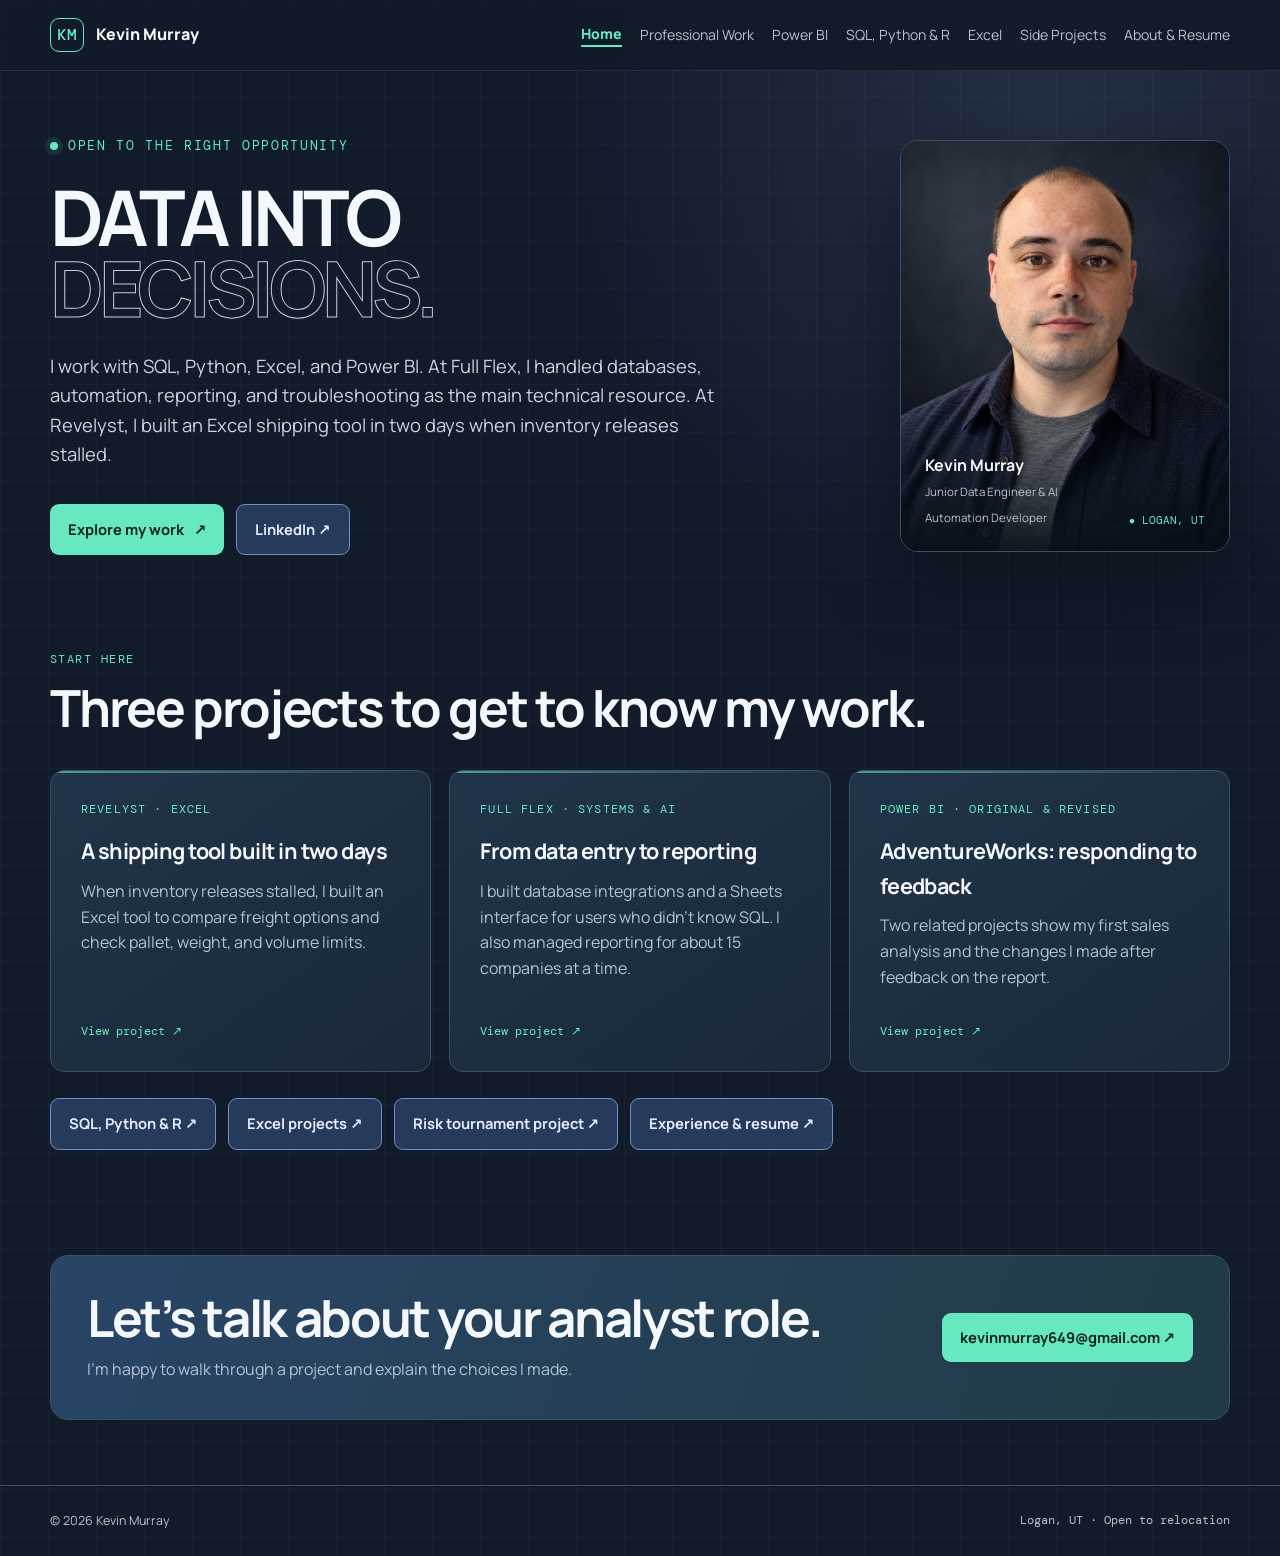
==== commit 111d9fa9: "Correct Full Flex title to Junior Data Engineer & AI Automation Developer" ====
--- a/index.html
+++ b/index.html
@@ -3,7 +3,7 @@
 <head>
   <meta charset="utf-8">
   <meta name="viewport" content="width=device-width, initial-scale=1">
-  <meta name="description" content="Kevin Murray — Data & Business Systems Engineer specializing in analytics, BI, automation, and reliable data systems.">
+  <meta name="description" content="Kevin Murray — Junior Data Engineer & AI Automation Developer specializing in analytics, BI, automation, and reliable data systems.">
   <meta name="theme-color" content="#111b2a">
   <title>Data & Business Systems | Kevin Murray</title>
   <link rel="preconnect" href="https://fonts.googleapis.com">
@@ -15,6 +15,6 @@
 <body>
 <a class="skip-link" href="#main">Skip to content</a><header class="topbar"><nav class="wrap" aria-label="Main navigation"><a class="brand" href="index.html"><span class="mark">KM</span><span>Kevin Murray</span></a><div class="navlinks"><a href="index.html" aria-current="page">Home</a><a href="work.html">Professional Work</a><a href="power-bi.html">Power BI</a><a href="analysis.html">SQL, Python & R</a><a href="excel.html">Excel</a><a href="side-projects.html">Side Projects</a><a href="about.html">About & Resume</a></div></nav></header><main id="main"><div class="wrap hero">
       <div><div class="eyebrow mono"><span class="pulse"></span>Open to the right opportunity</div><h1>DATA INTO<br><span class="outline">DECISIONS.</span></h1><p class="lede">I work with SQL, Python, Excel, and Power BI. At Full Flex, I handled databases, automation, reporting, and troubleshooting as the main technical resource. At Revelyst, I built an Excel shipping tool in two days when inventory releases stalled.</p><div class="actions"><a class="btn primary" href="work.html">Explore my work <span>↗</span></a><a class="btn secondary" href="https://www.linkedin.com/in/kevinsmurray1" target="_blank" rel="noreferrer">LinkedIn ↗</a></div></div>
-      <aside class="portrait-card" aria-label="Portrait of Kevin Murray"><img src="kevin-murray-portrait.png" alt="Kevin Murray, Data and Business Systems Engineer"><div class="portrait-meta"><div><strong>Kevin Murray</strong><span>Data & Business Systems Engineer</span></div><span class="available">● LOGAN, UT</span></div></aside>
+      <aside class="portrait-card" aria-label="Portrait of Kevin Murray"><img src="kevin-murray-portrait.png" alt="Kevin Murray, Junior Data Engineer & AI Automation Developer"><div class="portrait-meta"><div><strong>Kevin Murray</strong><span>Junior Data Engineer & AI Automation Developer</span></div><span class="available">● LOGAN, UT</span></div></aside>
     </div>
     <section class="wrap home-featured"><div class="section-top"><div><span class="section-no mono">START HERE</span><h2>Three projects to get to know my work.</h2></div></div><div class="featured-grid"><article class="card"><span class="tag mono">REVELYST · EXCEL</span><h3>A shipping tool built in two days</h3><p>When inventory releases stalled, I built an Excel tool to compare freight options and check pallet, weight, and volume limits.</p><a class="project-link" href="work.html#shipping-title">View project ↗</a></article><article class="card"><span class="tag mono">FULL FLEX · SYSTEMS & AI</span><h3>From data entry to reporting</h3><p>I built database integrations and a Sheets interface for users who didn’t know SQL. I also managed reporting for about 15 companies at a time.</p><a class="project-link" href="work.html#full-flex">View project ↗</a></article><article class="card"><span class="tag mono">POWER BI · ORIGINAL & REVISED</span><h3>AdventureWorks: responding to feedback</h3><p>Two related projects show my first sales analysis and the changes I made after feedback on the report.</p><a class="project-link" href="power-bi.html">View project ↗</a></article></div><div class="browse-links"><a class="btn secondary" href="analysis.html">SQL, Python & R ↗</a><a class="btn secondary" href="excel.html">Excel projects ↗</a><a class="btn secondary" href="side-projects.html">Risk tournament project ↗</a><a class="btn secondary" href="about.html">Experience & resume ↗</a></div></section><section class="wrap cta"><div><h2>Let’s talk about your analyst role.</h2><p>I’m happy to walk through a project and explain the choices I made.</p></div><a class="btn primary" href="mailto:kevinmurray649@gmail.com">kevinmurray649@gmail.com ↗</a></section></main><footer class="footer"><div class="wrap"><span>© <span id="year"></span> Kevin Murray</span><span class="mono">Logan, UT · Open to relocation</span></div></footer><script>var oldLinks={"#work": "work.html", "#power-bi": "power-bi.html", "#academic": "analysis.html", "#excel-work": "excel.html", "#hobby": "side-projects.html", "#experience": "about.html#experience", "#skills": "about.html#skills"};if(oldLinks[location.hash])location.replace(oldLinks[location.hash]);</script><script src="portfolio.js"></script></body></html>
--- a/portfolio.css
+++ b/portfolio.css
@@ -53,3 +53,7 @@
 @media(max-width:1000px){.navlinks{gap:12px}.navlinks a{font-size:.8rem}}
 @media(max-width:850px){nav{height:auto;padding:16px 0;flex-wrap:wrap;gap:14px}.navlinks{width:100%;flex-wrap:wrap;gap:10px 18px}.navlinks a:not(.contact){display:inline-block}.navlinks a{font-size:.82rem}.hero{padding-top:40px;gap:30px}.portrait-card{justify-self:start;max-width:280px}.featured-grid{grid-template-columns:1fr}section{padding:50px 0}.page-title{font-size:2.5rem}}
 @media(prefers-reduced-motion:reduce){html{scroll-behavior:auto}.btn:hover{transform:none}.gallery img{transition:none}}
+
+/* Readable work-experience bullets. */
+.experience-bullets{padding-left:1.3rem;margin:14px 0 22px;color:var(--muted);max-width:900px;line-height:1.7}.experience-bullets li{padding-left:.2rem;margin:0 0 12px}.experience-bullets li::marker{color:var(--mint)}.role .experience-bullets{max-width:800px}.supporting-copy .experience-bullets li{font-size:.9rem;margin-bottom:12px}
+
